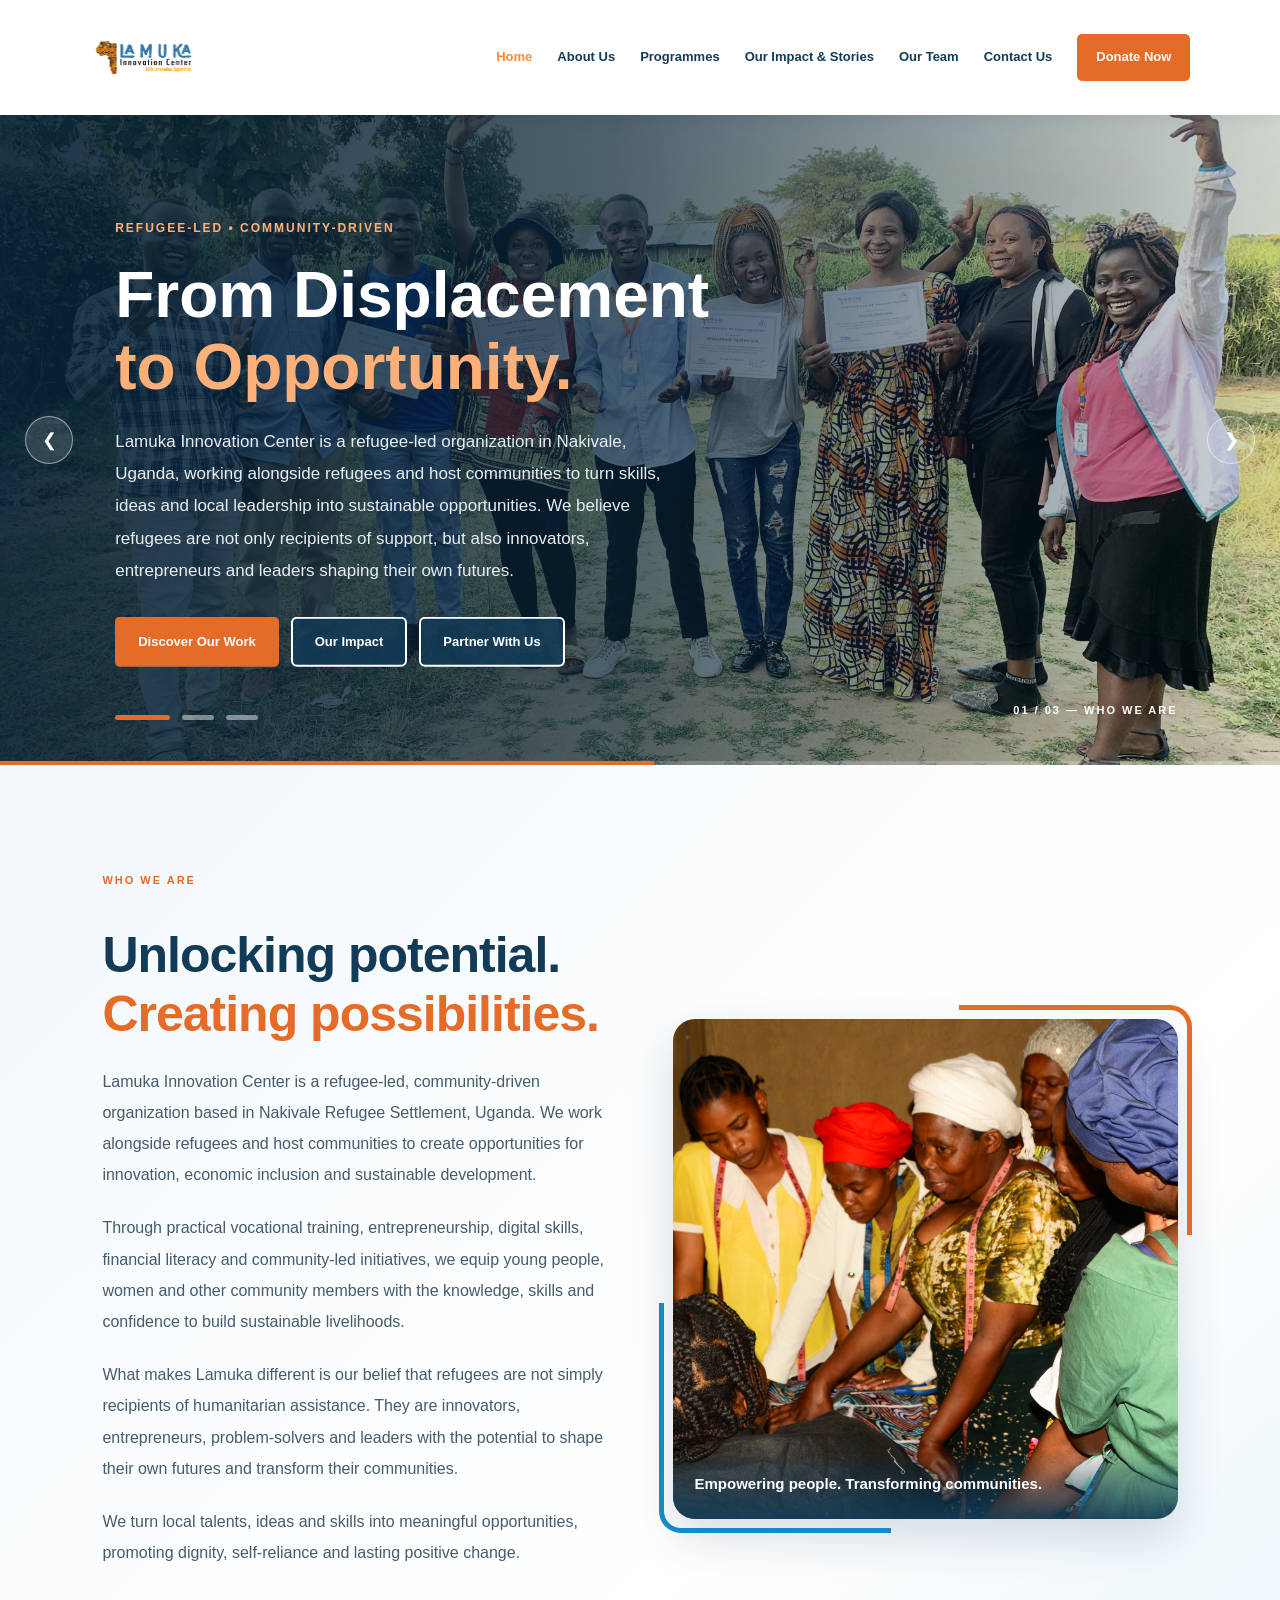
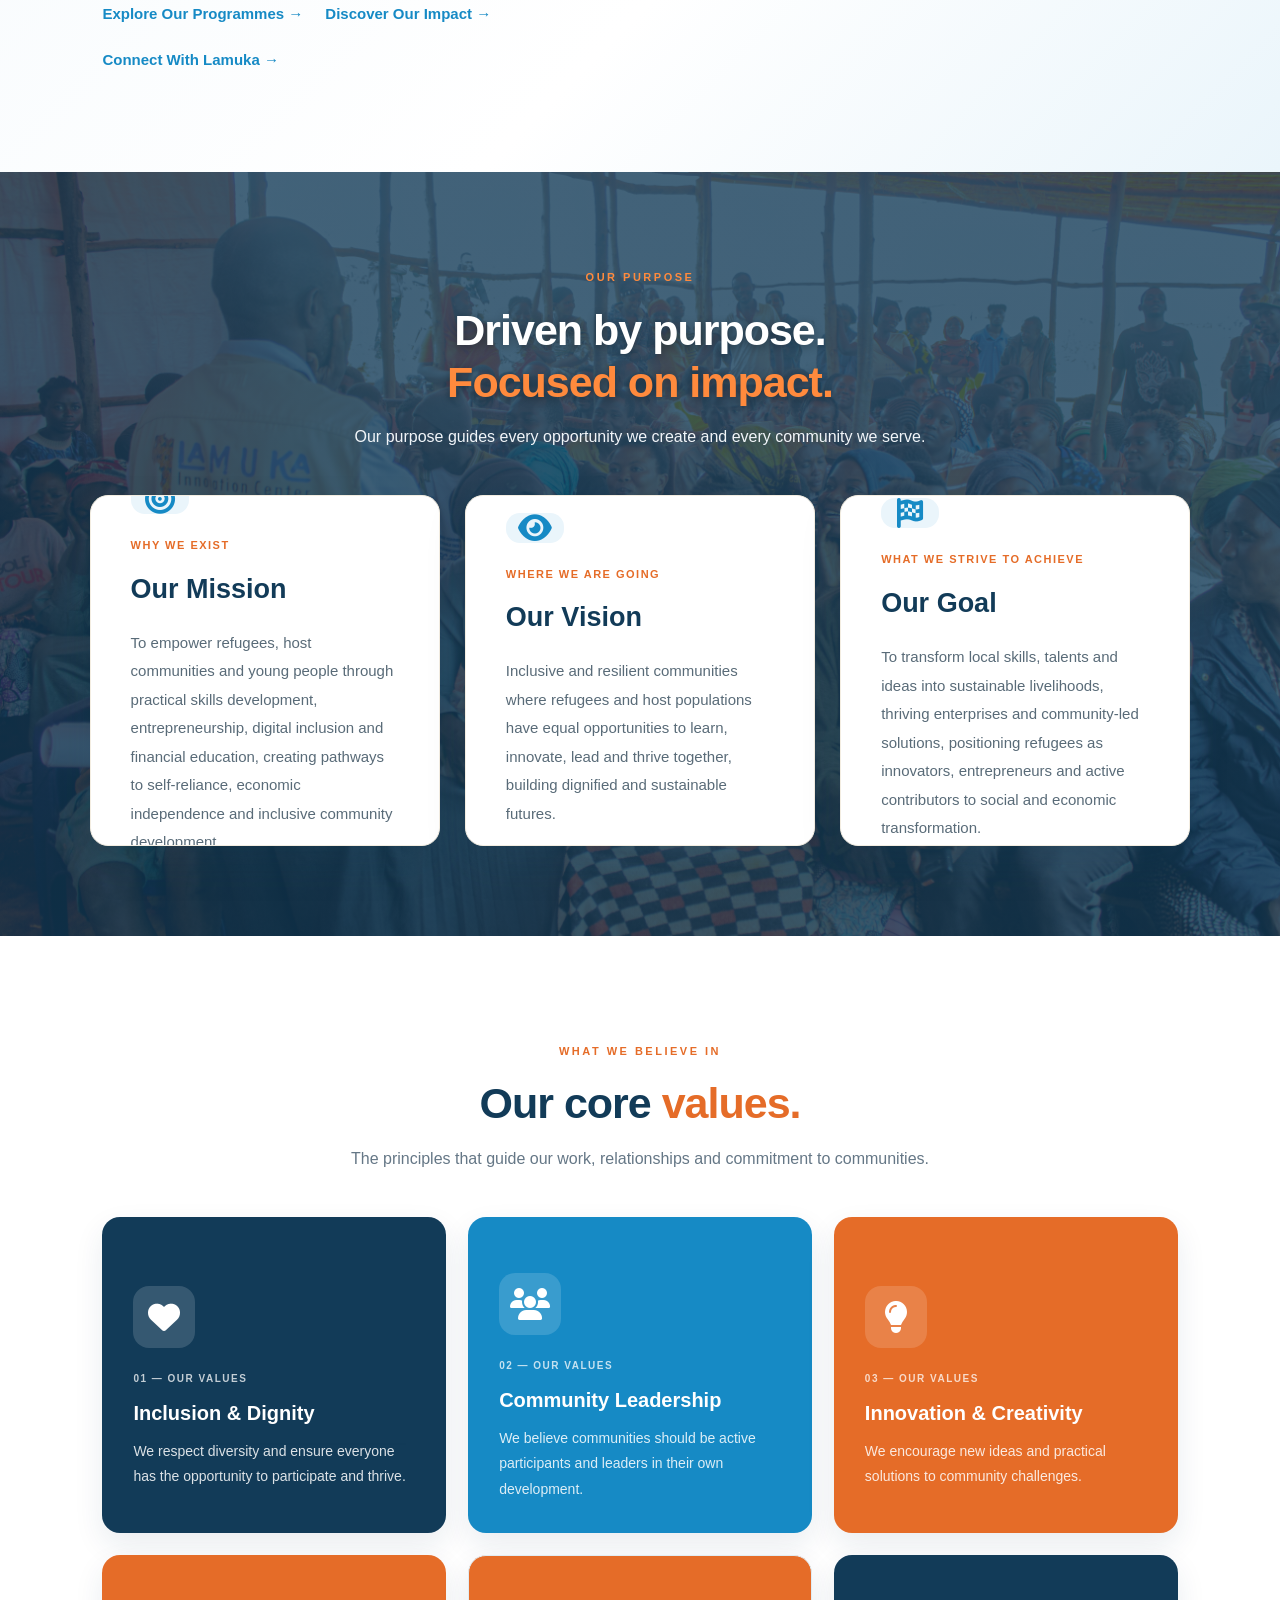
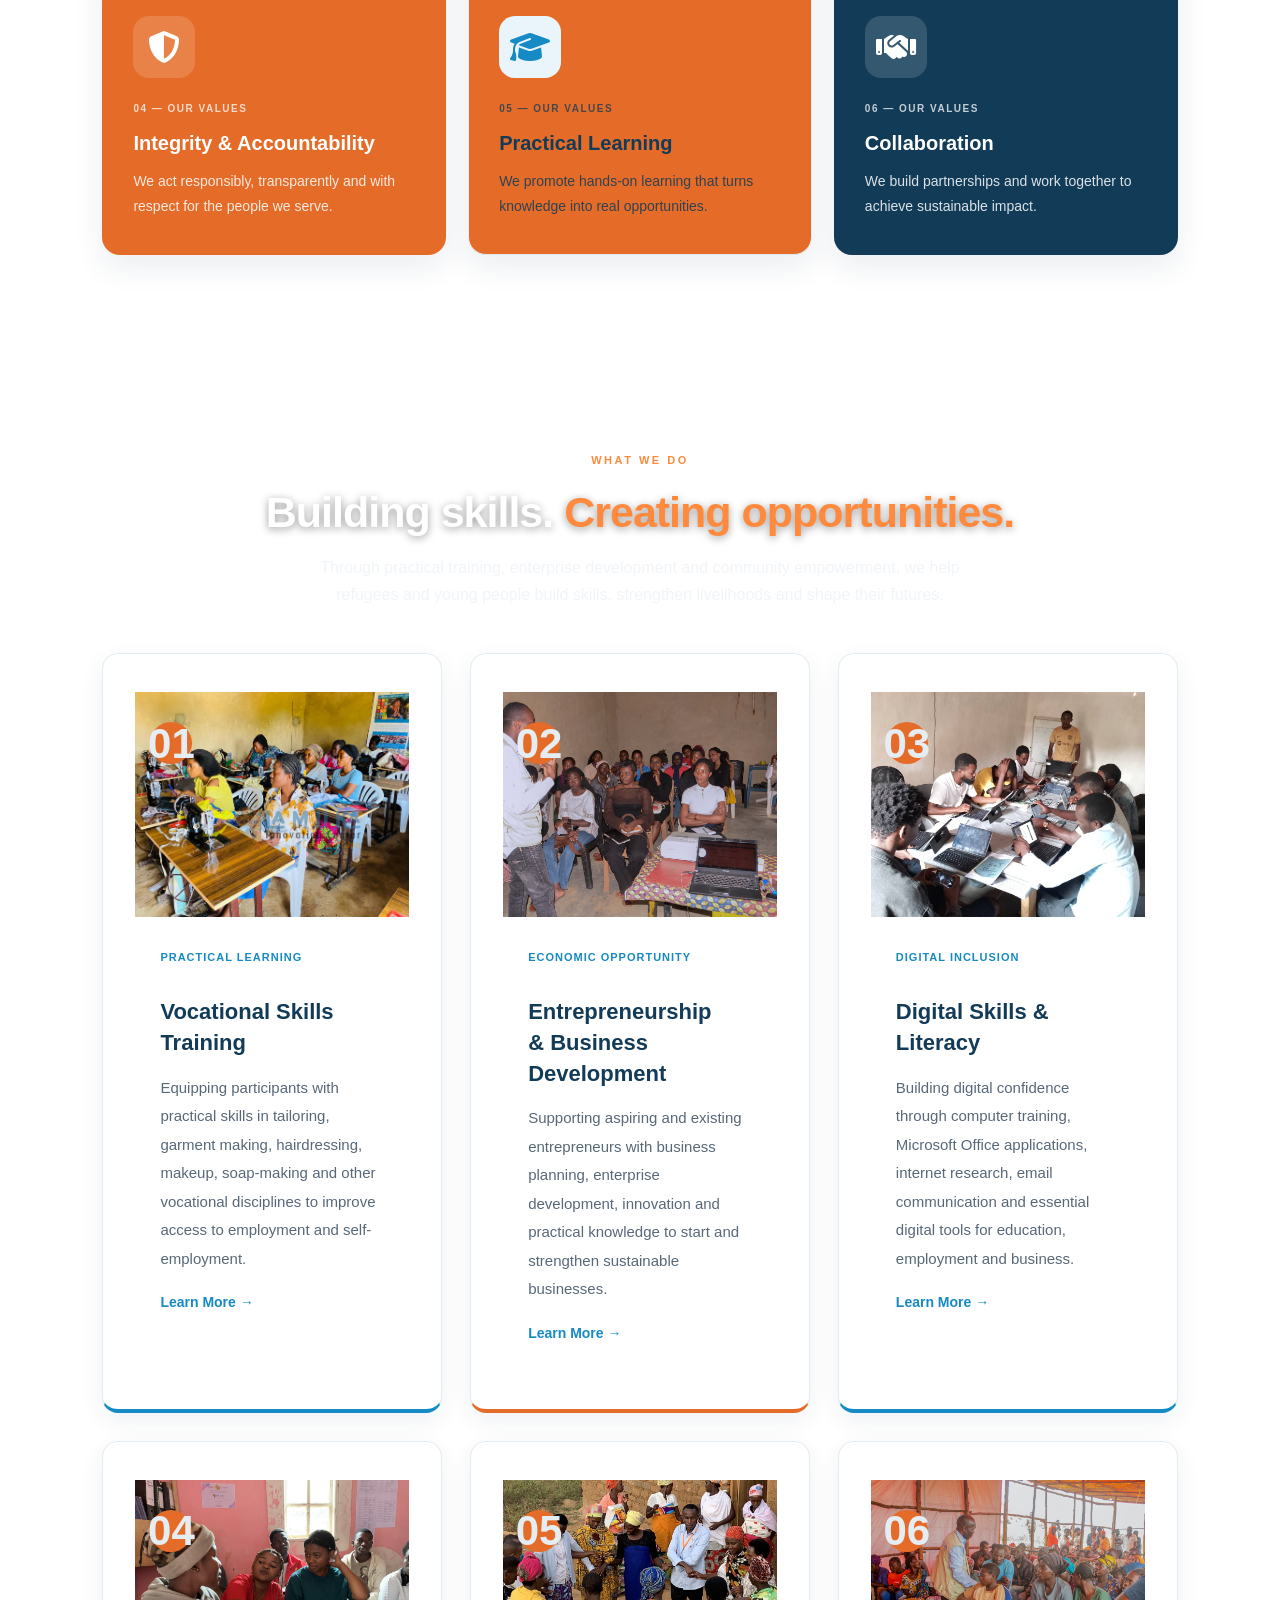
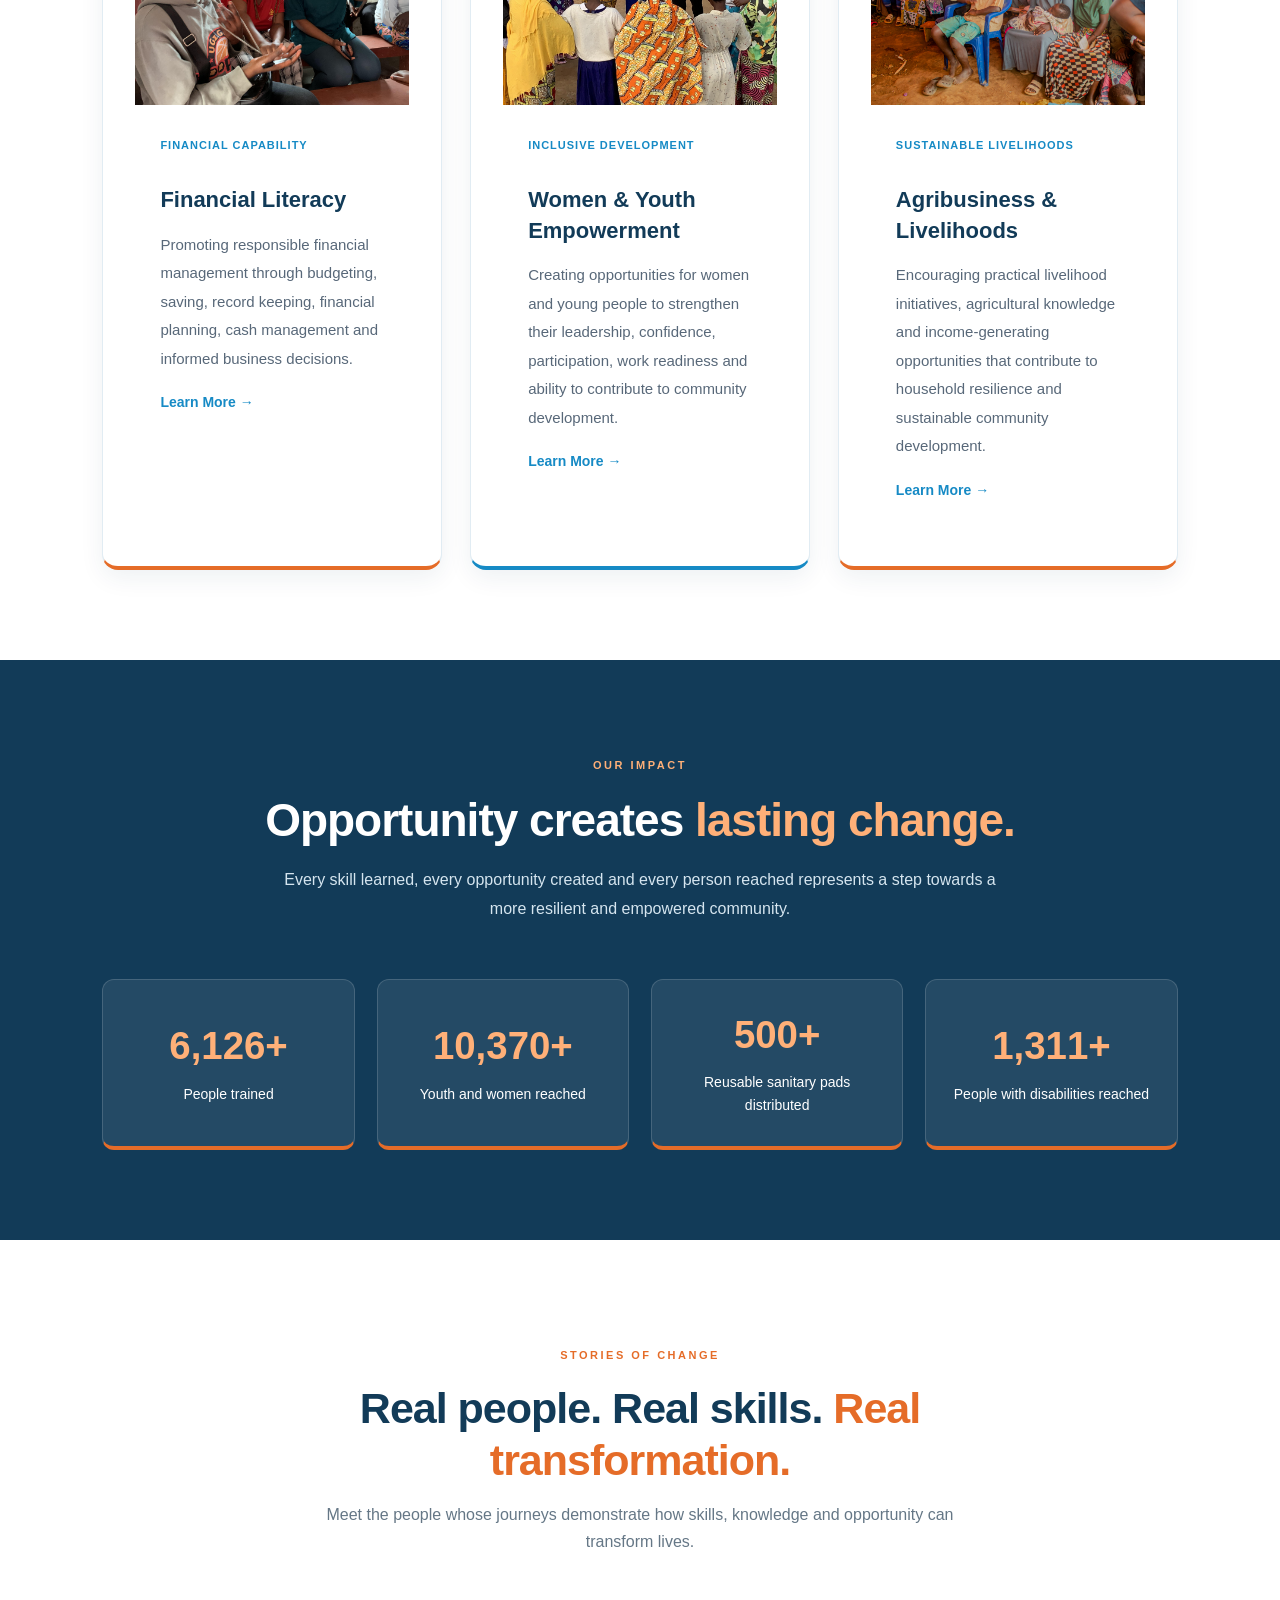
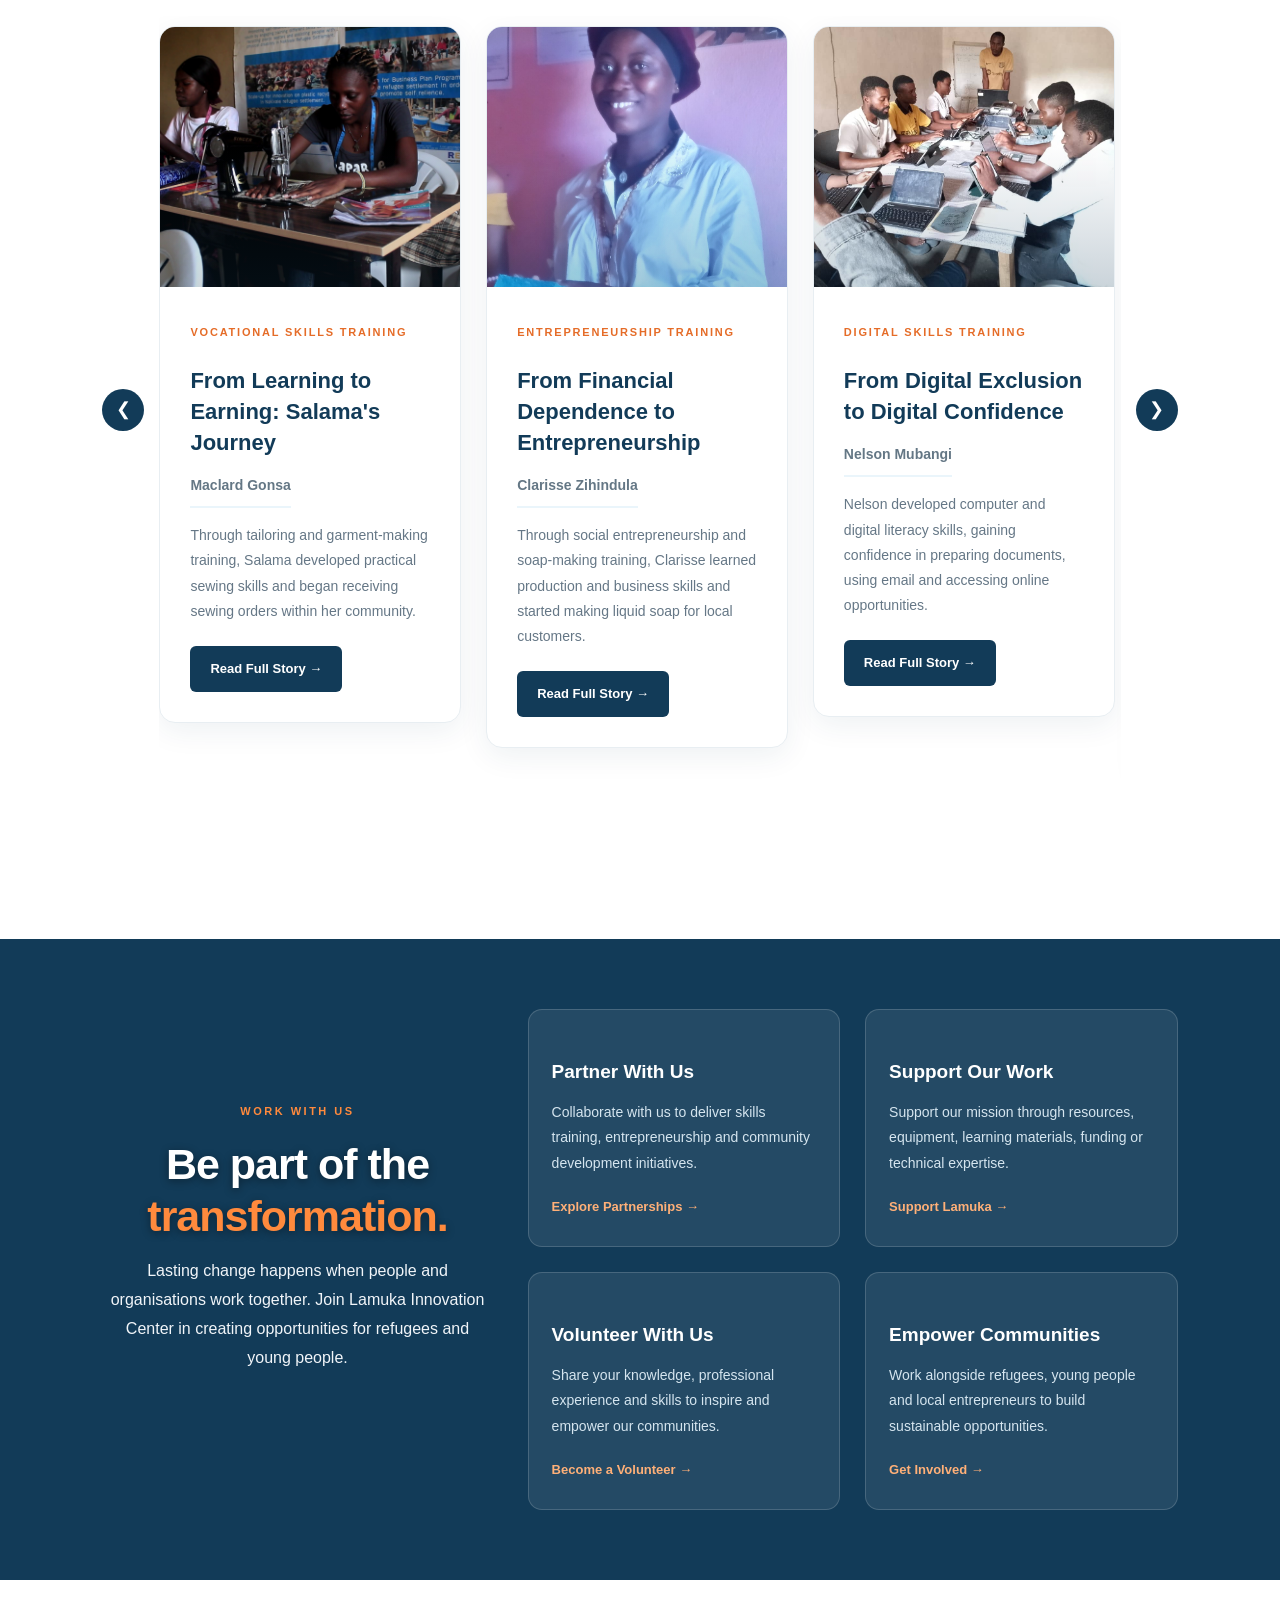
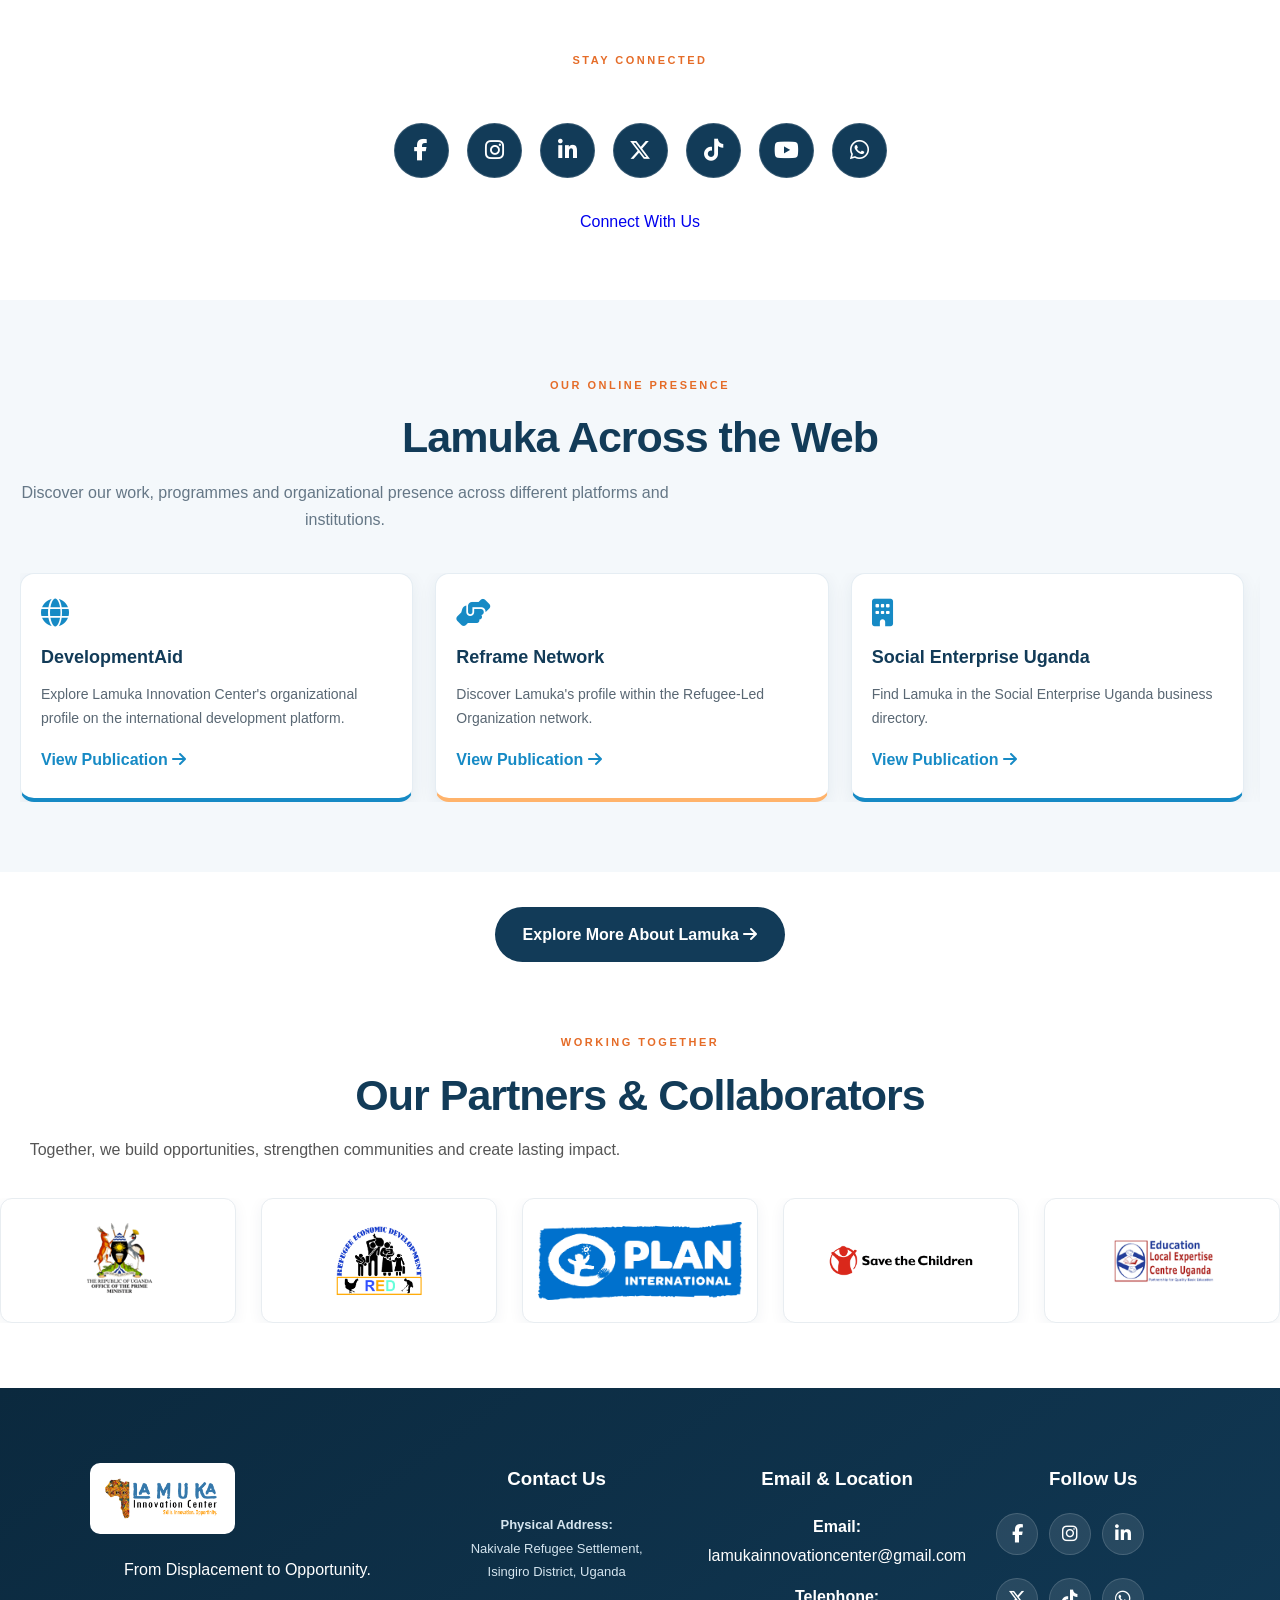
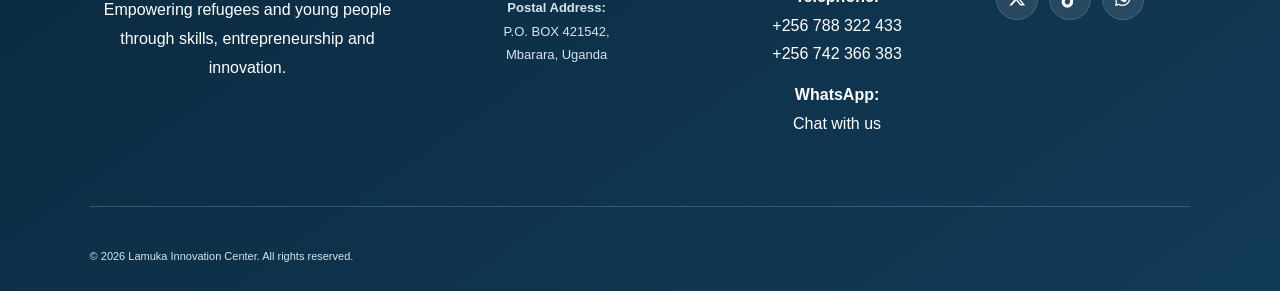
==== index.html @ 56bb60ba "Update index.html" ====
<!DOCTYPE html>
<html lang="en">
<head>
  <meta charset="UTF-8">
  <meta name="viewport" content="width=device-width, initial-scale=1.0">
  <title>Lamuka Innovation Center | From Displacement to Opportunity</title>
  <link rel="icon" type="image/jpeg" href="Images/lamukalogo.jpg">
  <link rel="stylesheet" href="style.css">
  <link rel="stylesheet" href="https://cdnjs.cloudflare.com/ajax/libs/font-awesome/6.5.2/css/all.min.css">
</head>
<body>

  <!-- HEADER -->
  
<header class="site-header">
  <a href="index.html" class="brand">
    <img src="Images/lamuka-logo.png"
         alt="Lamuka Innovation Center Logo"
         class="brand-logo">

  <button class="menu-toggle" id="menuToggle"
          aria-label="Open navigation" aria-expanded="false">
    ☰
  </button>

  <nav class="navigation" id="navigation">
    <a href="index.html">Home</a>
    <a href="pages/about.html">About Us</a>
    <a href="pages/programmes.html">Programmes</a>
    <a href="pages/impact-stories.html">Our Impact & Stories</a>
    <a href="pages/team.html">Our Team</a>
    <a href="pages/contact.html">Contact Us</a>
    <a href="donate.html" class="nav-button">Donate Now</a>
  </nav>

</header>


  <main>


<!-- HERO SLIDESHOW -->
<section class="hero-slider" id="home">

  <!-- SLIDE 1: WHO WE ARE -->
  <div class="hero-slide active">
    <img src="Images/lamuka-team.JPG" alt="Lamuka Innovation Center team">
    <div class="hero-overlay"></div>

    <div class="hero-slide-content">
      <span class="eyebrow">REFUGEE-LED • COMMUNITY-DRIVEN</span>

      <h1>From Displacement <span>to Opportunity.</span></h1>

      <p>
        Lamuka Innovation Center is a refugee-led organization in Nakivale,
        Uganda, working alongside refugees and host communities to turn
        skills, ideas and local leadership into sustainable opportunities.
        We believe refugees are not only recipients of support, but also
        innovators, entrepreneurs and leaders shaping their own futures.
      </p>

      <div class="hero-actions">
        <a href="pages/programmes.html" class="button button-orange">
          Discover Our Work
        </a>

        <a href="pages/impact-stories.html" class="button hero-secondary-button">
          Our Impact
        </a>

        <a href="pages/contact.html" class="button hero-secondary-button">
          Partner With Us
        </a>
      </div>
    </div>

    <span class="hero-slide-label">01 / 03 — WHO WE ARE</span>
  </div>

  <!-- SLIDE 2: WHAT WE DO -->
  <div class="hero-slide">
    <img src="Images/lamuka-participants.JPG" alt="Lamuka participants in training">
    <div class="hero-overlay"></div>

    <div class="hero-slide-content">
      <span class="eyebrow">LEARNING • SKILLS • OPPORTUNITY</span>

      <h1>Skills Today. <span>Better Futures Tomorrow.</span></h1>

      <p>
        We provide practical vocational training, digital literacy,
        entrepreneurship and financial education that help refugees
        and young people develop skills, build enterprises and strengthen
        their livelihoods.
      </p>

      <a href="pages/programmes.html" class="button button-orange">
        Explore Our Programmes
      </a>
    </div>

    <span class="hero-slide-label">02 / 03 — WHAT WE DO</span>
  </div>

  <!-- SLIDE 3: OUR IMPACT -->
  <div class="hero-slide">
    <img src="Images/IMG-20240821-WA0123.jpg" alt="Lamuka community empowerment activities">
    <div class="hero-overlay"></div>

    <div class="hero-slide-content">
      <span class="eyebrow">EMPOWERING PEOPLE • TRANSFORMING COMMUNITIES</span>

      <h1>Building Communities. <span>Creating Lasting Impact.</span></h1>

      <p>
        Working with refugees, young people and host communities,
        we create pathways to self-reliance, entrepreneurship,
        economic inclusion and stronger communities.
      </p>

      <a href="pages/impact-stories.html" class="button button-orange">
        Discover Our Impact
      </a>
    </div>

    <span class="hero-slide-label">03 / 03 — OUR IMPACT</span>
  </div>

  <!-- SLIDESHOW CONTROLS -->
  <button class="hero-arrow hero-prev" id="heroPrev" aria-label="Previous slide">❮</button>
  <button class="hero-arrow hero-next" id="heroNext" aria-label="Next slide">❯</button>

  <div class="hero-dots" id="heroDots">
    <button class="hero-dot active" aria-label="Go to slide 1"></button>
    <button class="hero-dot" aria-label="Go to slide 2"></button>
    <button class="hero-dot" aria-label="Go to slide 3"></button>
  </div>

  <div class="hero-progress">
    <div class="hero-progress-bar" id="heroProgressBar"></div>
  </div>

</section>


<!-- ABOUT US INTRODUCTION -->
<section class="intro section" id="about">

  <div class="intro-layout">

    <div class="intro-content">

      <div class="section-heading">
        <span class="eyebrow">WHO WE ARE</span>

        <h2>
          Unlocking potential.<br>
          <span>Creating possibilities.</span>
        </h2>
      </div>

      <div class="intro-text">

        <p>
          Lamuka Innovation Center is a refugee-led, community-driven
          organization based in Nakivale Refugee Settlement, Uganda.
          We work alongside refugees and host communities to create
          opportunities for innovation, economic inclusion and sustainable
          development.
        </p>

        <p>
          Through practical vocational training, entrepreneurship,
          digital skills, financial literacy and community-led initiatives,
          we equip young people, women and other community members with
          the knowledge, skills and confidence to build sustainable
          livelihoods.
        </p>

        <p>
          What makes Lamuka different is our belief that refugees are
          not simply recipients of humanitarian assistance. They are
          innovators, entrepreneurs, problem-solvers and leaders with
          the potential to shape their own futures and transform
          their communities.
        </p>

        <p>
          We turn local talents, ideas and skills into meaningful
          opportunities, promoting dignity, self-reliance and lasting
          positive change.
        </p>

        <div class="intro-actions">
          <a href="pages/programmes.html" class="text-link">
            Explore Our Programmes →
          </a>

          <a href="pages/impact-stories.html" class="text-link">
            Discover Our Impact →
          </a>

          <a href="pages/contact.html" class="text-link">
            Connect With Lamuka →
          </a>
        </div>

      </div>

    </div>

    <div class="intro-image">

      <img src="Images/lamuka-participants.JPG"
           alt="Refugee women participating in Lamuka Innovation Center training activities">

      <div class="image-caption">
        Empowering people. Transforming communities.
      </div>

    </div>

  </div>

</section>


<!-- MISSION, VISION AND GOAL -->
<section class="mission-vision section section-soft">

  <div class="section-heading centered">
    <span class="eyebrow">OUR PURPOSE</span>

    <h2>
      Driven by purpose.<br>
      <span>Focused on impact.</span>
    </h2>

    <p>
      Our purpose guides every opportunity we create
      and every community we serve.
    </p>
  </div>

  <div class="purpose-grid">

    <!-- OUR MISSION -->
    <article class="purpose-card">

      <div class="purpose-icon">
        <i class="fas fa-bullseye"></i>
      </div>

      <span class="purpose-label">WHY WE EXIST</span>

      <h3>Our Mission</h3>

      <p>
        To empower refugees, host communities and young people
        through practical skills development, entrepreneurship,
        digital inclusion and financial education, creating pathways
        to self-reliance, economic independence and inclusive
        community development.
      </p>

      <div class="purpose-number"></div>

    </article>

    <!-- OUR VISION -->
    <article class="purpose-card">

      <div class="purpose-icon">
        <i class="fas fa-eye"></i>
      </div>

      <span class="purpose-label">WHERE WE ARE GOING</span>

      <h3>Our Vision</h3>

      <p>
        Inclusive and resilient communities where refugees and
        host populations have equal opportunities to learn,
        innovate, lead and thrive together, building dignified
        and sustainable futures.
      </p>

      <div class="purpose-number"></div>

    </article>

    <!-- OUR GOAL -->
    <article class="purpose-card">

      <div class="purpose-icon">
        <i class="fas fa-flag-checkered"></i>
      </div>

      <span class="purpose-label">WHAT WE STRIVE TO ACHIEVE</span>

      <h3>Our Goal</h3>

      <p>
        To transform local skills, talents and ideas into
        sustainable livelihoods, thriving enterprises and
        community-led solutions, positioning refugees as
        innovators, entrepreneurs and active contributors
        to social and economic transformation.
      </p>

      <div class="purpose-number"></div>

    </article>

  </div>

</section>


<!-- OUR CORE VALUES -->
<section class="values section section-soft">

  <div class="section-heading centered">
    <span class="eyebrow">WHAT WE BELIEVE IN</span>
    <h2>Our core <span>values.</span></h2>
    <p>
      The principles that guide our work, relationships
      and commitment to communities.
    </p>
  </div>

  <div class="card-grid three-columns">

    <article class="info-card value-card navy">
      <div class="value-icon">
        <i class="fas fa-heart"></i>
      </div>
      <span class="value-number">01 — OUR VALUES</span>
      <h3>Inclusion & Dignity</h3>
      <p>
        We respect diversity and ensure everyone has
        the opportunity to participate and thrive.
      </p>
    </article>

    <article class="info-card value-card blue">
      <div class="value-icon">
          <i class="fas fa-users"></i></div>
      <span class="value-number">02 — OUR VALUES</span>
      <h3>Community Leadership</h3>
      <p>
        We believe communities should be active participants
        and leaders in their own development.
      </p>
    </article>

    <article class="info-card value-card orange">
      <div class="value-icon">
        <i class="fas fa-lightbulb"></i>
      </div>
      <span class="value-number">03 — OUR VALUES</span>
      <h3>Innovation & Creativity</h3>
      <p>
        We encourage new ideas and practical solutions
        to community challenges.
      </p>
    </article>

    <article class="info-card value-card orange">
      <div class="value-icon">
        <i class="fas fa-shield-alt"></i>
      </div>
      <span class="value-number">04 — OUR VALUES</span>
      <h3>Integrity & Accountability</h3>
      <p>
        We act responsibly, transparently and with
        respect for the people we serve.
      </p>
    </article>

    <article class="info-card value-card white">
      <div class="value-icon">
        <i class="fas fa-graduation-cap"></i>
      </div>
      <span class="value-number">05 — OUR VALUES</span>
      <h3>Practical Learning</h3>
      <p>
        We promote hands-on learning that turns
        knowledge into real opportunities.
      </p>
    </article>

    <article class="info-card value-card navy">
      <div class="value-icon">
        <i class="fas fa-handshake"></i>
      </div>
      <span class="value-number">06 — OUR VALUES</span>
      <h3>Collaboration</h3>
      <p>
        We build partnerships and work together
        to achieve sustainable impact.
      </p>
    </article>

  </div>
</section>


<!-- OUR PROGRAMMES -->
<section class="section programmes" id="programmes">

  <div class="section-heading centered">
    <span class="eyebrow">WHAT WE DO</span>
    <h2>Building skills. <span>Creating opportunities.</span></h2>
    <p>
      Through practical training, enterprise development and
      community empowerment, we help refugees and young people
      build skills, strengthen livelihoods and shape their futures.
    </p>
  </div>

  <div class="programme-grid">

    <!-- PROGRAMME 1 -->
    <article class="programme-card">
      <div class="programme-image">
        <img src="Images/IMG-20250908-WA0097.jpg"
             alt="Participants taking part in vocational skills training">
        <span class="programme-number">01</span>
      </div>
      <div class="programme-content">
        <span class="eyebrow">PRACTICAL LEARNING</span>
        <h3>Vocational Skills Training</h3>
        <p>
          Equipping participants with practical skills in tailoring,
          garment making, hairdressing, makeup, soap-making and
          other vocational disciplines to improve access to
          employment and self-employment.
        </p>
        <a href="pages/programmes.html" class="programme-link">Learn More →</a>
      </div>
    </article>

    <!-- PROGRAMME 2 -->
    <article class="programme-card">
      <div class="programme-image">
        <img src="Images/DSC_0085.jpg"
             alt="Lamuka team supporting community development">
        <span class="programme-number">02</span>
      </div>
      <div class="programme-content">
        <span class="eyebrow">ECONOMIC OPPORTUNITY</span>
        <h3>Entrepreneurship & Business Development</h3>
        <p>
          Supporting aspiring and existing entrepreneurs with
          business planning, enterprise development, innovation
          and practical knowledge to start and strengthen
          sustainable businesses.
        </p>
        <a href="pages/programmes.html" class="programme-link">Learn More →</a>
      </div>
    </article>

    <!-- PROGRAMME 3 -->
    <article class="programme-card">
      <div class="programme-image">
        <img src="Images/IMG-20240821-WA0146.jpg"
             alt="Lamuka participants in a learning environment">
        <span class="programme-number">03</span>
      </div>
      <div class="programme-content">
        <span class="eyebrow">DIGITAL INCLUSION</span>
        <h3>Digital Skills & Literacy</h3>
        <p>
          Building digital confidence through computer training,
          Microsoft Office applications, internet research,
          email communication and essential digital tools
          for education, employment and business.
        </p>
        <a href="pages/programmes.html" class="programme-link">Learn More →</a>
      </div>
    </article>

    <!-- PROGRAMME 4 -->
    <article class="programme-card">
      <div class="programme-image">
        <img src="Images/IMG-20250919-WA0011.JPG"
             alt="Lamuka team working on community initiatives">
        <span class="programme-number">04</span>
      </div>
      <div class="programme-content">
        <span class="eyebrow">FINANCIAL CAPABILITY</span>
        <h3>Financial Literacy</h3>
        <p>
          Promoting responsible financial management through
          budgeting, saving, record keeping, financial planning,
          cash management and informed business decisions.
        </p>
        <a href="pages/programmes.html" class="programme-link">Learn More →</a>
      </div>
    </article>

    <!-- PROGRAMME 5 -->
    <article class="programme-card">
      <div class="programme-image">
        <img src="Images/2023_06_27_16_27_IMG_5954.JPG"
             alt="Young people participating in Lamuka activities">
        <span class="programme-number">05</span>
      </div>
      <div class="programme-content">
        <span class="eyebrow">INCLUSIVE DEVELOPMENT</span>
        <h3>Women & Youth Empowerment</h3>
        <p>
          Creating opportunities for women and young people
          to strengthen their leadership, confidence,
          participation, work readiness and ability to
          contribute to community development.
        </p>
        <a href="pages/programmes.html" class="programme-link">Learn More →</a>
      </div>
    </article>

    <!-- PROGRAMME 6 -->
    <article class="programme-card">
      <div class="programme-image">
        <img src="Images/IMG_0536.jpg"
             alt="Community participants involved in Lamuka programmes">
        <span class="programme-number">06</span>
      </div>
      <div class="programme-content">
        <span class="eyebrow">SUSTAINABLE LIVELIHOODS</span>
        <h3>Agribusiness & Livelihoods</h3>
        <p>
          Encouraging practical livelihood initiatives,
          agricultural knowledge and income-generating
          opportunities that contribute to household resilience
          and sustainable community development.
        </p>
        <a href="pages/programmes.html" class="programme-link">Learn More →</a>
      </div>
    </article>

  </div>

</section>

<!-- OUR IMPACT -->
<section class="impact-section section" id="impact">

  <div class="impact-intro">
    <span class="eyebrow light-eyebrow">OUR IMPACT</span>

    <h2>
      Opportunity creates
      <span>lasting change.</span>
    </h2>

    <p>
      Every skill learned, every opportunity created and every
      person reached represents a step towards a more resilient
      and empowered community.
    </p>
  </div>

  <div class="impact-grid">

    <div class="impact-item">
      <strong class="count-number" data-target="6126">0+</strong>
      <span>People trained</span>
    </div>

    <div class="impact-item">
      <strong class="count-number" data-target="10370">0+</strong>
      <span>Youth and women reached</span>
    </div>

    <div class="impact-item">
      <strong class="count-number" data-target="500">0+</strong>
      <span>Reusable sanitary pads distributed</span>
    </div>

    <div class="impact-item">
      <strong class="count-number" data-target="1311">0+</strong>
      <span>People with disabilities reached</span>
    </div>

  </div>

</section>

    
<!-- STORIES -->
<!-- PARTICIPANT SUCCESS STORIES -->
<section class="section stories" id="stories">

  <div class="section-heading centered">
    <span class="eyebrow">STORIES OF CHANGE</span>
    <h2>Real people. Real skills. <span>Real transformation.</span></h2>
    <p>
      Meet the people whose journeys demonstrate how skills,
      knowledge and opportunity can transform lives.
    </p>
  </div>

  <div class="stories-carousel">

    <button class="carousel-arrow prev-arrow"
            onclick="moveStories(-1)"
            aria-label="Previous stories">
      &#10094;
    </button>

    <div class="success-story-grid" id="successStoryTrack">

      <!-- STORY 1: Clard -->
      <article class="success-story-card">
        <div class="success-story-image">
          <img src="Images/CLADE.png"
               alt="Salama Shamamba, tailoring training participant">
        </div>

        <div class="success-story-body">
          <span class="eyebrow">VOCATIONAL SKILLS TRAINING</span>
          <h3>From Learning to Earning: Salama's Journey</h3>
          <p class="participant-name">Maclard Gonsa </p>
          <p>
            Through tailoring and garment-making training, Salama
            developed practical sewing skills and began receiving
            sewing orders within her community.
          </p>

          <a href="pages/impact-stories.html" class="story-read-button">
            Read Full Story →
          </a>
        </div>
      </article>

      <!-- STORY 2: CLARISSE -->
      <article class="success-story-card">
        <div class="success-story-image">
          <img src="Images/IMG_20230927_113933_1.jpg"
               alt="Clarisse Zihindula, entrepreneurship training participant">
        </div>

        <div class="success-story-body">
          <span class="eyebrow">ENTREPRENEURSHIP TRAINING</span>
          <h3>From Financial Dependence to Entrepreneurship</h3>
          <p class="participant-name">Clarisse Zihindula</p>
          <p>
            Through social entrepreneurship and soap-making training,
            Clarisse learned production and business skills and started
            making liquid soap for local customers.
          </p>

          <a href="pages/impact-stories.html" class="story-read-button">
            Read Full Story →
          </a>
        </div>
      </article>

      <!-- STORY 3: NELSON -->
      <article class="success-story-card">
        <div class="success-story-image">
          <img src="Images/IMG-20240821-WA0123.jpg"
               alt="Nelson Mubangi, digital literacy training participant">
        </div>

        <div class="success-story-body">
          <span class="eyebrow">DIGITAL SKILLS TRAINING</span>
          <h3>From Digital Exclusion to Digital Confidence</h3>
          <p class="participant-name">Nelson Mubangi</p>
          <p>
            Nelson developed computer and digital literacy skills,
            gaining confidence in preparing documents, using email
            and accessing online opportunities.
          </p>

          <a href="pages/impact-stories.html" class="story-read-button">
            Read Full Story →
          </a>
        </div>
      </article>

      <!-- STORY 4: JANINE -->
      <article class="success-story-card">
        <div class="success-story-image">
          <img src="Images/janine.jpeg"
               alt="Janine Maombi, business development training participant">
        </div>

        <div class="success-story-body">
          <span class="eyebrow">BUSINESS DEVELOPMENT</span>
          <h3>From Limited Knowledge to Financial Independence</h3>
          <p class="participant-name">Janine Maombi</p>
          <p>
            Janine strengthened her business management skills,
            improved financial record keeping and learned to
            separate personal and business finances.
          </p>

          <a href="pages/impact-stories.html" class="story-read-button">
            Read Full Story →
          </a>
        </div>
      </article>

      <!-- STORY 5: BAHATI -->
      <article class="success-story-card">
        <div class="success-story-image">
          <img src="Images/IMG_20231017_124210_1.jpg"
               alt="Bahati Makala Jean d’Arc, hairdressing training participant">
        </div>

        <div class="success-story-body">
          <span class="eyebrow">VOCATIONAL SKILLS TRAINING</span>
          <h3>From Lack of Opportunity to Self-Reliance Through Beauty Skills</h3>
          <p class="participant-name">Bahati Makala Jean d’Arc</p>
          <p>
            Through hairdressing and beauty training, Bahati gained
            practical skills and began offering services to women
            and girls in her community.
          </p>

          <a href="pages/impact-stories.html" class="story-read-button">
            Read Full Story →
          </a>
        </div>
      </article>

      <!-- STORY 6: salama -->
      <article class="success-story-card">
        <div class="success-story-image">
          <img src="Images/IMG-20241208-WA0082.jpg"
               alt="salama, tailoring">
        </div>

        <div class="success-story-body">
          <span class="eyebrow">VOCATIONAL SKILLS TRAINING</span>
          <h3>From Learning to Earning Through Tailoring Skills</h3>
          <p class="participant-name">Salama Shamamba</p>
          <p>Through Lamuka's tailoring training, Salama learned to make clothes and developed the skills to start earning an income and support her daughter.</p>

          <a href="pages/impact-stories.html" class="story-read-button">
            Read Full Story →
          </a>
        </div>
      </article>

       <!-- STORY 7: SECOND YOUTUBE VIDEO -->
<article class="success-story-card video-story-card">

  <div class="success-story-image video-story-image">
    <iframe
      src="https://www.youtube.com/embed/DRNz23MRdm4"
      title="Lamuka Innovation Center Video Story"
      allow="accelerometer; autoplay; clipboard-write; encrypted-media; gyroscope; picture-in-picture; web-share"
      referrerpolicy="strict-origin-when-cross-origin"
      allowfullscreen>
    </iframe>
  </div>

  <div class="success-story-body">
    <span class="eyebrow">VIDEO STORY</span>
    <h3>Tailoring imapct stories</h3>
    <p>
      Empowering Young Women in Nakivale through practical in tailoring and fashion  design for employment and future opportunities.
    </p>

    <a
      href="https://www.youtube.com/watch?v=DRNz23MRdm4"
      target="_blank"
      rel="noopener noreferrer"
      class="story-read-button video-watch-link">
      Watch on YouTube →
    </a>
  </div>

</article>
    </article>

      <!-- STORY 7: YOUTUBE VIDEO -->
      <article class="success-story-card video-story-card">

        <div class="success-story-image video-story-image">
          <iframe
            src="https://www.youtube.com/embed/QV9DCwq8nEM"
            title="Lamuka Innovation Center participant story"
            allow="accelerometer; autoplay; clipboard-write; encrypted-media; gyroscope; picture-in-picture; web-share"
            referrerpolicy="strict-origin-when-cross-origin"
            allowfullscreen>
          </iframe>
        </div>

        <div class="success-story-body">
          <span class="eyebrow">VIDEO STORY</span>
          <h3>Work Readiness Bootcamp 2026</h3>
          <p>
            Empowering Young Women in Nakivale through practical
            work-readiness skills, confidence building and preparation
            for employment and future opportunities.
          </p>

          <a
            href="https://www.youtube.com/watch?v=QV9DCwq8nEM"
            target="_blank"
            rel="noopener noreferrer"
            class="story-read-button video-watch-link">
            Watch on YouTube →
          </a>
        </div>

      </article>

    </div>

    <button class="carousel-arrow next-arrow"
            onclick="moveStories(1)"
            aria-label="Next stories">
      &#10095;
    </button>

  </div>

  <p class="stories-note"></p>

</section>




<!-- GET INVOLVED & PARTNERSHIPS -->
<section class="get-involved section" id="get-involved">

  <div class="section-heading centered">
    <span class="eyebrow light-eyebrow">WORK WITH US</span>

    <h2>
      Be part of the
      <span>transformation.</span>
    </h2>

    <p>
      Lasting change happens when people and organisations
      work together. Join Lamuka Innovation Center in creating
      opportunities for refugees and young people.
    </p>
  </div>

  <div class="involvement-grid">

    <article class="involvement-card">
      <div class="involvement-icon"></div>
      <h3>Partner With Us</h3>
      <p>
        Collaborate with us to deliver skills training,
        entrepreneurship and community development initiatives.
      </p>
      <a href="pages/contact.html" class="involvement-link">Explore Partnerships →</a>
    </article>

    <article class="involvement-card">
      <div class="involvement-icon"></div>
      <h3>Support Our Work</h3>
      <p>
        Support our mission through resources, equipment,
        learning materials, funding or technical expertise.
      </p>
      <a href="pages/donate.html" class="involvement-link">Support Lamuka →</a>
    </article>

    <article class="involvement-card">
      <div class="involvement-icon"></div>
      <h3>Volunteer With Us</h3>
      <p>
        Share your knowledge, professional experience and
        skills to inspire and empower our communities.
      </p>
      <a href="pages/contact.html" class="involvement-link">Become a Volunteer →</a>
    </article>

    <article class="involvement-card">
      <div class="involvement-icon"></div>
      <h3>Empower Communities</h3>
      <p>
        Work alongside refugees, young people and local
        entrepreneurs to build sustainable opportunities.
      </p>
      <a href="pages/contact.html" class="involvement-link">Get Involved →</a>
    </article>

  </div>

</section>

    
<!-- FOLLOW LAMUKA ON SOCIAL MEDIA -->
<section class="home-social-section section">
  <div class="section-heading centered">
    <span class="eyebrow">STAY CONNECTED</span>
  </div>

  <div class="social-icons">

    <a href="https://www.facebook.com/share/p/cNmQuWBYxkGPMrBD/"
       target="_blank" rel="noopener noreferrer" aria-label="Facebook">
      <i class="fab fa-facebook-f"></i>
    </a>

    <a href="https://www.instagram.com/lamuka_innovation_center/"
       target="_blank" rel="noopener noreferrer" aria-label="Instagram">
      <i class="fab fa-instagram"></i>
    </a>

    <a href="https://www.linkedin.com/company/lamuka-ug/"
       target="_blank" rel="noopener noreferrer" aria-label="LinkedIn">
      <i class="fab fa-linkedin-in"></i>
    </a>

    <a href="https://x.com/lamuka_uganda"
       target="_blank" rel="noopener noreferrer" aria-label="X">
      <i class="fab fa-x-twitter"></i>
    </a>

    <a href="https://www.tiktok.com/@lamukainnovationcenter?_r=1&_t=ZS-9B66YQfVfEd"
       target="_blank" rel="noopener noreferrer" aria-label="TikTok">
      <i class="fab fa-tiktok"></i>
    </a>

    <a href="https://www.youtube.com/@lamuka_innovation_center"
       target="_blank" rel="noopener noreferrer" aria-label="YouTube">
      <i class="fab fa-youtube"></i>
    </a>

    <a href="https://whatsapp.com/channel/0029VaDB9pBIt5rsIKU4pH29"
       target="_blank" rel="noopener noreferrer" aria-label="WhatsApp">
      <i class="fab fa-whatsapp"></i>
    </a>
  </div>

  <div class="home-social-button">
    <a href="pages/contact.html" class="btn btn-primary">
      Connect With Us
    </a>
  </div>

</section>

    
<!-- LAMUKA ACROSS THE WEB -->
<section class="web-features-section">

  <div class="section-heading">
    <span class="eyebrow">OUR ONLINE PRESENCE</span>
    <h2>Lamuka Across the Web</h2>
    <p>
      Discover our work, programmes and organizational presence
      across different platforms and institutions.
    </p>
  </div>

  <div class="web-features-slider">
  <div class="web-features-track">
    <div class="web-features-group">

    <!-- DEVELOPMENT AID -->
    <div class="web-feature-card">
      <i class="fas fa-globe feature-icon"></i>
      <h3>DevelopmentAid</h3>
      <p>
        Explore Lamuka Innovation Center's organizational
        profile on the international development platform.
      </p>
      <a href="https://www.developmentaid.org/organizations/view/568256/lamuka-innovation-center"
         target="_blank" rel="noopener noreferrer">
        View Publication <i class="fas fa-arrow-right"></i>
      </a>
    </div>

    <!-- REFRAME NETWORK -->
    <div class="web-feature-card">
      <i class="fas fa-hands-helping feature-icon"></i>
      <h3>Reframe Network</h3>
      <p>
        Discover Lamuka's profile within the Refugee-Led
        Organization network.
      </p>
      <a href="https://reframe.network/rlo/lamuka-innovation-center"
         target="_blank" rel="noopener noreferrer">
        View Publication <i class="fas fa-arrow-right"></i>
      </a>
    </div>

    <!-- SOCIAL ENTERPRISE UGANDA -->
    <div class="web-feature-card">
      <i class="fas fa-building feature-icon"></i>
      <h3>Social Enterprise Uganda</h3>
      <p>
        Find Lamuka in the Social Enterprise Uganda
        business directory.
      </p>
      <a href="https://socialenterprise.ug/directory-fuse_busines/business/lamuka-innovation-center/"
         target="_blank" rel="noopener noreferrer">
        View Publication <i class="fas fa-arrow-right"></i>
      </a>
    </div>

    <!-- ULEARN UGANDA -->
    <div class="web-feature-card">
      <i class="fas fa-graduation-cap feature-icon"></i>
      <h3>uLearn Uganda</h3>
      <p>
        Explore Lamuka's Social Entrepreneurship
        training course.
      </p>
      <a href="https://use.ulearn-uganda.org/en/courses/1147484283"
         target="_blank" rel="noopener noreferrer">
        View Course <i class="fas fa-arrow-right"></i>
      </a>
    </div>

    <!-- REFRAME VOCATIONAL TRAINING -->
    <div class="web-feature-card">
      <i class="fas fa-tools feature-icon"></i>
      <h3>Reframe – Vocational Training</h3>
      <p>
        Discover Lamuka's vocational training
        programme information.
      </p>
      <a href="https://reframe.network/sector/lamuka-innovation-center/vocational-training"
         target="_blank" rel="noopener noreferrer">
        View Programme <i class="fas fa-arrow-right"></i>
      </a>
    </div>

    <!-- AMALA EDUCATION -->
    <div class="web-feature-card">
      <i class="fas fa-book-open feature-icon"></i>
      <h3>Amala Education</h3>
      <p>
        Explore Amala Education's information
        about where it works.
      </p>
      <a href="https://www.amalaeducation.org/where-we-work"
         target="_blank" rel="noopener noreferrer">
        Visit Website <i class="fas fa-arrow-right"></i>
      </a>
    </div>

    <!-- UNHCR -->
    <div class="web-feature-card">
      <i class="fas fa-file-pdf feature-icon"></i>
      <h3>UNHCR Publication</h3>
      <p>
        Access the institutional document published
        on the UNHCR operational data portal.
      </p>
      <a href="https://data.unhcr.org/es/documents/download/121450"
         target="_blank" rel="noopener noreferrer">
        Read Document <i class="fas fa-arrow-right"></i>
      </a>
    </div>

    <!-- COMMUNITY CONNECTIONS -->
    <div class="web-feature-card">
      <i class="fas fa-file-alt feature-icon"></i>
      <h3>Community Connections</h3>
      <p>
        Explore the Community Connections explainer
        document.
      </p>
      <a href="https://static1.squarespace.com/static/60117817870b190103773cad/t/6abf89e1e7f07d027ddf76bd/1790937569214/2610+CC+explainer+final++%281%29.pdf"
         target="_blank" rel="noopener noreferrer">
        Read Document <i class="fas fa-arrow-right"></i>
      </a>
      
    </div>
</div>
   
   
</section>
     <div style="text-align:center;">
  <a href="pages/about.html" class="web-features-button">
    Explore More About Lamuka
    <i class="fas fa-arrow-right"></i>
  </a>
  </div>
    </div>
  </div>
</div>  
<!-- END LAMUKA ACROSS THE WEB -->
  
<!-- PARTNERS & COLLABORATORS -->
<section class="partners-section">

  <div class="container">

    <div class="section-heading">
      <span class="eyebrow">WORKING TOGETHER</span>
      <h2>Our Partners & Collaborators</h2>
      <p>
        Together, we build opportunities, strengthen communities
        and create lasting impact.
      </p>
    </div>

  </div>

  <div class="partners-slider">

    <div class="partners-track" id="partnersTrack">

      <div class="partners-group">

        <div class="partner-logo"><img src="Images/Partners/partner1.png" alt="Partner 1"></div>
        <div class="partner-logo"><img src="Images/Partners/partner2.png" alt="Partner 2"></div>
        <div class="partner-logo"><img src="Images/Partners/partner3.png" alt="Partner 3"></div>
        <div class="partner-logo"><img src="Images/Partners/partner4.png" alt="Partner 4"></div>
        <div class="partner-logo"><img src="Images/Partners/partner5.png" alt="Partner 5"></div>
        <div class="partner-logo"><img src="Images/Partners/partner6.png" alt="Partner 6"></div>
        <div class="partner-logo"><img src="Images/Partners/partner7.jpg" alt="Partner 7"></div>
        <div class="partner-logo"><img src="Images/Partners/partner8.jpeg" alt="Partner 8"></div>
        <div class="partner-logo"><img src="Images/Partners/partner9.png" alt="Partner 9"></div>
        <div class="partner-logo"><img src="Images/Partners/partner10.png" alt="Partner 10"></div>
        <div class="partner-logo"><img src="Images/Partners/partner11.png" alt="Partner 11"></div>
        <div class="partner-logo"><img src="Images/Partners/partner12.png" alt="Partner 12"></div>
        <div class="partner-logo"><img src="Images/Partners/partner13.png" alt="Partner 13"></div>
        <div class="partner-logo"><img src="Images/Partners/partner14.png" alt="Partner 14"></div>
        <div class="partner-logo"><img src="Images/Partners/partner15.jpg" alt="Partner 15"></div>
        <div class="partner-logo"><img src="Images/Partners/partner16.png" alt="Partner 16"></div>
        <div class="partner-logo"><img src="Images/Partners/partner17.png" alt="Partner 17"></div>
        <div class="partner-logo"><img src="Images/Partners/partner18.png" alt="Partner 18"></div>
        <div class="partner-logo"><img src="Images/Partners/partner19.png" alt="Partner 19"></div>

      </div>

    </div>

  </div>

</section>
<!-- END PARTNERS -->
    
  <!-- FOOTER -->

  <footer class="site-footer">

    <div class="footer-content">
  
      <!-- COLUMN 1: LAMUKA BRANDING -->
      <div class="footer-about">
        <a href="index.html" class="brand footer-brand">
          <img src="Images/lamuka-logo.png"
               alt="Lamuka Innovation Center Logo"
               class="footer-logo">
        </a>
  
        <p>From Displacement to Opportunity.</p>
        <p>
          Empowering refugees and young people through skills,
          entrepreneurship and innovation.
        </p>
      </div>
  
      <!-- COLUMN 2: CONTACT US -->
      <div class="footer-contact">
        <h3>Contact Us</h3>
  
        <p><strong>Physical Address:</strong><br>
          Nakivale Refugee Settlement,<br>
          Isingiro District, Uganda
        </p>
  
        <p><strong>Postal Address:</strong><br>
          P.O. BOX 421542,<br>
          Mbarara, Uganda
        </p>
      </div>
  
      <!-- COLUMN 3: EMAIL & LOCATION -->
      <div class="footer-email">
        <h3>Email & Location</h3>
  
        <p><strong>Email:</strong><br>
          <a href="mailto:lamukainnovationcenter@gmail.com">
            lamukainnovationcenter@gmail.com
          </a>
        </p>
  
        <p><strong>Telephone:</strong><br>
          <a href="tel:+256788322433">+256 788 322 433</a><br>
          <a href="tel:+256742366383">+256 742 366 383</a>
        </p>
  
        <p><strong>WhatsApp:</strong><br>
          <a href="https://wa.me/256788322433"
             target="_blank" rel="noopener noreferrer">
            Chat with us
          </a>
        </p>
      </div>
  
      <!-- COLUMN 4: SOCIAL MEDIA -->
      <div class="footer-social">
        <h3>Follow Us</h3>
      
        <div class="social-icons">
      
          <a href="https://www.facebook.com/share/p/cNmQuWBYxkGPMrBD/"
             target="_blank" rel="noopener noreferrer" aria-label="Facebook">
            <i class="fab fa-facebook-f"></i>
          </a>
      
          <a href="https://www.instagram.com/lamuka_innovation_center/"
             target="_blank" rel="noopener noreferrer" aria-label="Instagram">
            <i class="fab fa-instagram"></i>
          </a>
      
          <a href="https://www.linkedin.com/company/lamuka-ug/"
             target="_blank" rel="noopener noreferrer" aria-label="LinkedIn">
            <i class="fab fa-linkedin-in"></i>
          </a>
      
          <a href="https://x.com/lamuka_uganda"
             target="_blank" rel="noopener noreferrer" aria-label="X">
            <i class="fab fa-x-twitter"></i>
          </a>
      
          <a href="https://www.tiktok.com/@lamukainnovationcenter?_r=1&_t=ZS-9B66YQfVfEd"
             target="_blank" rel="noopener noreferrer" aria-label="TikTok">
            <i class="fab fa-tiktok"></i>
          </a>
          <a href="https://wa.me/256788322433"
          target="_blank"
          rel="noopener noreferrer"
          aria-label="WhatsApp">
         <i class="fab fa-whatsapp"></i>
       </a>
      
        </div>
      </div>
  
    </div>
  
    <div class="footer-bottom">
      <p class="copyright">
        © <span id="year"></span> Lamuka Innovation Center.
        All rights reserved.
      </p>
    </div>
  
  </footer>
  
  <script src="script.js"></script>
</body>
</html>
---- style.css ----
/* LAMUKA INNOVATION CENTER
   Main website design */

   :root {
    --blue: #168AC5;
    --navy: #123B58;
    --orange: #E56C28;
    --pale: #F2F8FC;
    --white: #FFFFFF;
    --dark: #202830;
    --muted: #657786;
    --border: #E5EDF2;
  }
  
  * {
    margin: 0;
    padding: 0;
    box-sizing: border-box;
  }
  
  html {
    scroll-behavior: smooth;
  }
  
  body {
    font-family: Arial, Helvetica, sans-serif;
    color: var(--dark);
    line-height: 1.7;
    background: var(--white);
  }
  
  a {
    text-decoration: none;
  }
  
  button {
    font: inherit;
  }
  
  .site-header {
    min-height: 82px;
    padding: 15px 7%;
    display: flex;
    align-items: center;
    justify-content: space-between;
    gap: 25px;
    background: white;
    position: sticky;
    top: 0;
    z-index: 100;
    box-shadow: 0 3px 15px rgba(18, 59, 88, 0.06);
  }
  
  .brand {
    display: flex;
    align-items: center;
    gap: 11px;
    color: var(--navy);
  }
  
  .brand-symbol {
    width: 44px;
    height: 44px;
    display: grid;
    place-items: center;
    background: var(--blue);
    color: white;
    font-size: 27px;
    font-weight: 800;
    border-radius: 10px;
  }
  
  .brand strong {
    display: block;
    font-size: 19px;
    letter-spacing: 2px;
    line-height: 1.2;
  }
  
  .brand small {
    display: block;
    font-size: 9px;
    font-weight: 700;
    letter-spacing: 2px;
  }
  
  .navigation {
    display: flex;
    align-items: center;
    gap: 25px;
  }
  
  .navigation a {
    color: var(--navy);
    font-size: 13px;
    font-weight: 700;
  }
  
  .navigation a:hover {
    color: var(--orange);
  }
  
  .navigation .nav-button {
    background: var(--orange);
    color: white;
    padding: 12px 19px;
    border-radius: 5px;
  }
  
  .menu-toggle {
    display: none;
    border: 0;
    background: var(--navy);
    color: white;
    border-radius: 5px;
    padding: 8px 13px;
    font-size: 22px;
    cursor: pointer;
  }
  
  /* HERO */
  
  .hero {
    min-height: 570px;
    padding: 85px 8%;
    display: grid;
    grid-template-columns: 1.15fr 0.85fr;
    align-items: center;
    gap: 50px;
    overflow: hidden;
    background:
      radial-gradient(circle at 85% 15%, rgba(255,255,255,.12), transparent 30%),
      linear-gradient(120deg, #102F48, #168AC5);
    color: white;
  }
  
  .eyebrow {
    color: var(--orange);
    font-size: 11px;
    font-weight: 800;
    letter-spacing: 2.5px;
    display: inline-block;
    margin-bottom: 18px;
  }
  
  .hero h1 {
    color: white;
    font-size: clamp(42px, 5.3vw, 68px);
    line-height: 1.08;
    letter-spacing: -2px;
    max-width: 650px;
  }
  
  .hero h1 span,
  .section-heading h2 span,
  .impact-intro h2 span,
  .get-involved h2 span {
    color: var(--orange);
  }
  
  .hero-content > p {
    color: #E5F3FA;
    font-size: 17px;
    max-width: 570px;
    margin: 25px 0 30px;
  }
  
  .hero-actions {
    display: flex;
    flex-wrap: wrap;
    gap: 12px;
  }
  
  .button {
    display: inline-block;
    padding: 14px 23px;
    border-radius: 5px;
    font-size: 13px;
    font-weight: 800;
    transition: .25s;
  }
  
  .button-orange {
    background: var(--orange);
    color: white;
  }
  
  .button-orange:hover {
    background: white;
    color: var(--navy);
    transform: translateY(-2px);
  }
  
  .button-outline {
    border: 1px solid rgba(255,255,255,.65);
    color: white;
  }
  
  .button-outline:hover {
    background: white;
    color: var(--navy);
  }
  
  .hero-visual {
    min-height: 340px;
    position: relative;
    display: grid;
    place-items: center;
  }
  
  .visual-circle {
    position: absolute;
    border: 1px solid rgba(255,255,255,.22);
    border-radius: 50%;
  }
  
  .circle-one {
    width: 330px;
    height: 330px;
  }
  
  .circle-two {
    width: 245px;
    height: 245px;
  }
  
  .visual-card {
    position: relative;
    width: min(290px, 90%);
    min-height: 210px;
    padding: 35px 28px;
    background: rgba(255,255,255,.13);
    border: 1px solid rgba(255,255,255,.35);
    backdrop-filter: blur(12px);
    border-radius: 16px;
    text-align: center;
    box-shadow: 0 20px 50px rgba(0,0,0,.15);
  }
  
  .visual-icon {
    color: #FFC28D;
    font-size: 38px;
  }
  
  .visual-card h3 {
    color: white;
    font-size: 23px;
    margin: 10px 0;
  }
  
  .visual-card p {
    color: #E5F3FA;
    font-size: 13px;
  }
  
  .visual-caption {
    position: absolute;
    bottom: 5px;
    color: white;
    letter-spacing: 4px;
    font-size: 10px;
  }
  
  /* SECTIONS */
  
  .section {
    padding: 90px 8%;
  }
  
  .section-soft {
    background: rgba(245, 249, 252, 0.78);
    backdrop-filter: blur(3px);
    -webkit-backdrop-filter: blur(3px);
}
  
  .section-heading h2,
  .impact-intro h2,
  .get-involved h2 {
    font-size: clamp(30px, 4vw, 43px);
    line-height: 1.2;
    color: var(--navy);
    letter-spacing: -1px;
  }
  
  .section-heading > p {
    margin-top: 15px;
    color: var(--muted);
    max-width: 650px;
  }
  
  .centered {
    text-align: center;
    margin: 0 auto 45px;
  }
  
  .centered > p {
    margin-left: auto;
    margin-right: auto;
  }
  
  .intro {
    display: block;
    width: 100%;
}
  
  .intro-text p {
    color: var(--muted);
    margin-bottom: 18px;
  }
  
  .text-link {
    display: inline-block;
    margin-top: 10px;
    color: var(--blue);
    font-size: 14px;
    font-weight: 800;
  }
  
  .text-link:hover {
    color: var(--orange);
  }
  
  /* CARDS */
  
  .card-grid {
    display: grid;
    gap: 22px;
  }
  
  .three-columns {
    grid-template-columns: repeat(3, minmax(0, 1fr));
  }
  
  .info-card,
  .programme-card {
    background: white;
    padding: 0 0 30px;
    border: 1px solid var(--border);
    border-radius: 16px;
    overflow: hidden;
    transition: .3s ease;
}

.programme-card:hover {
    transform: translateY(-8px);
    box-shadow: 0 15px 35px rgba(18, 59, 88, 0.12);
}
  }
  
  .info-card:hover,
  .programme-card:hover {
    transform: translateY(-5px);
    box-shadow: 0 15px 35px rgba(18,59,88,.09);
    border-color: var(--blue);
  }
  
  .card-icon {
    width: 48px;
    height: 48px;
    display: grid;
    place-items: center;
    background: #E7F4FB;
    color: var(--blue);
    font-size: 24px;
    border-radius: 9px;
    margin-bottom: 23px;
  }
  
  .info-card h3,
  .programme-card h3 {
    color: var(--navy);
    font-size: 19px;
    margin-bottom: 12px;
  }
  
  .info-card p,
  .programme-card p {
    color: var(--muted);
    font-size: 14px;
  }
  
  .programme-card {
    border-top: 3px solid var(--blue);
  }
  
  .programme-number {
    display: inline-block;
    color: var(--orange);
    font-weight: 800;
    font-size: 13px;
    margin-bottom: 20px;
  }
  
  /* IMPACT */
  

/* OUR IMPACT SECTION */
.impact-section {
  padding: 90px 8%;
  background: var(--navy);
  color: #FFFFFF;
}

.impact-intro {
  max-width: 750px;
  margin: 0 auto 55px;
  text-align: center;
}

.light-eyebrow {
  color: #FFB078;
}

.impact-intro h2 {
  color: #FFFFFF;
  font-size: clamp(32px, 4vw, 46px);
  line-height: 1.2;
}

.impact-intro h2 span {
  color: #FFB078;
}

.impact-intro > p {
  color: #D5E5EF;
  margin-top: 18px;
  line-height: 1.8;
}

.impact-grid {
  display: grid;
  grid-template-columns: repeat(4, minmax(0, 1fr));
  gap: 22px;
}

.impact-item {
  min-height: 165px;
  padding: 30px 20px;
  border: 1px solid rgba(255,255,255,0.15);
  border-bottom: 4px solid var(--orange);
  border-radius: 12px;
  background: rgba(255,255,255,0.08);
  text-align: center;
  display: flex;
  flex-direction: column;
  justify-content: center;
  transition: transform 0.3s ease,
              background 0.3s ease;
}

.impact-item:hover {
  transform: translateY(-6px);
  background: rgba(255,255,255,0.14);
}

.impact-item strong {
  display: block;
  color: #FFB078;
  font-size: clamp(30px, 3vw, 42px);
  line-height: 1.3;
  font-weight: 800;
}

.impact-item span {
  display: block;
  color: #FFFFFF;
  font-size: 14px;
  line-height: 1.6;
  margin-top: 12px;
}

.impact-note {
  margin-top: 30px;
  color: #C7D9E5;
  font-size: 11px;
  line-height: 1.6;
  text-align: center;
}

/* TABLET */
@media (max-width: 900px) {
  .impact-grid {
    grid-template-columns: repeat(2, 1fr);
  }
}

/* MOBILE */
@media (max-width: 600px) {
  .impact-section {
    padding: 65px 6%;
  }

  .impact-grid {
    grid-template-columns: 1fr;
    gap: 16px;
  }

  .impact-item {
    min-height: 135px;
  }
}

  
  /* STORIES */
  
  .story-feature {
    display: grid;
    grid-template-columns: 1fr 1fr;
    align-items: center;
    gap: 45px;
    background: var(--pale);
    border-radius: 13px;
    overflow: hidden;
  }
  
  .story-art {
    min-height: 290px;
    padding: 50px;
    display: flex;
    flex-direction: column;
    justify-content: center;
    background: linear-gradient(135deg, var(--blue), var(--navy));
    color: white;
    letter-spacing: 5px;
    text-align: center;
  }
  
  .story-art strong {
    font-size: clamp(32px, 5vw, 54px);
    color: #FFC08B;
  }
  
  .story-content {
    padding: 35px 35px 35px 0;
  }
  
  .story-content h3 {
    color: var(--navy);
    font-size: 27px;
    line-height: 1.25;
  }
  
  .story-content p {
    color: var(--muted);
    margin-top: 15px;
  }
  
  /* GET INVOLVED */
  
  .get-involved {
    padding: 70px 8%;
    display: flex;
    align-items: center;
    justify-content: space-between;
    gap: 35px;
    background: linear-gradient(110deg, #123B58, #168AC5);
  }
  
  .get-involved > div {
    max-width: 650px;
  }
  
  .get-involved .button {
    flex-shrink: 0;
  }
  
  /* CONTACT */
  
  .contact-grid {
    display: grid;
    grid-template-columns: repeat(3, 1fr);
    gap: 20px;
    margin-top: 45px;
  }
  
  .contact-card {
    border: 1px solid var(--border);
    padding: 28px;
    border-radius: 9px;
  }
  
  .contact-icon {
    color: var(--blue);
    font-size: 27px;
  }
  
  .contact-card h3 {
    color: var(--navy);
    margin: 13px 0 8px;
  }
  
  .contact-card p {
    color: var(--muted);
    font-size: 14px;
  }
  
  .contact-card a {
    color: var(--blue);
    overflow-wrap: anywhere;
  }
  
  /* FOOTER */
  
  .site-footer {
    background: #0B293E;
    color: white;
    text-align: center;
    padding: 40px 8%;
  }
  
  .footer-brand {
    justify-content: center;
    color: white;
    margin-bottom: 15px;
  }
  
  .site-footer > p {
    color: #C7D9E5;
    font-size: 13px;
  }
  
  .site-footer .copyright {
    margin-top: 18px;
    font-size: 11px;
  }
  
  /* RESPONSIVE DESIGN */
  
  @media (max-width: 950px) {
    .navigation {
      gap: 14px;
    }
  
    .navigation a {
      font-size: 12px;
    }
  
    .hero {
      padding: 70px 6%;
    }
  
    .section,
    .impact-section {
      padding: 70px 6%;
    }
  
    .impact-grid {
      grid-template-columns: repeat(2, 1fr);
    }
  }
  
  @media (max-width: 750px) {
    .site-header {
      padding: 14px 5%;
      flex-wrap: wrap;
    }
  
    .menu-toggle {
      display: block;
    }
  
    .navigation {
      display: none;
      width: 100%;
      flex-direction: column;
      align-items: stretch;
      padding: 15px 0;
    }
  
    .navigation.open {
      display: flex;
    }
  
    .navigation a {
      padding: 9px 0;
    }
  
    .navigation .nav-button {
      text-align: center;
    }
  
    .hero {
      grid-template-columns: 1fr;
      text-align: center;
      gap: 25px;
    }
  
    .hero-content > p {
      margin-left: auto;
      margin-right: auto;
    }
  
    .hero-actions {
      justify-content: center;
    }
  
    .intro,
    .story-feature {
      grid-template-columns: 1fr;
      gap: 25px;
    }
  
    .three-columns,
    .contact-grid {
      grid-template-columns: repeat(2, 1fr);
    }
  
    .story-content {
      padding: 10px 28px 35px;
    }
  
    .get-involved {
      align-items: flex-start;
      flex-direction: column;
    }
  }
  
  @media (max-width: 520px) {
    .three-columns,
    .contact-grid,
    .impact-grid {
      grid-template-columns: 1fr;
    }
  
    .section,
    .impact-section {
      padding: 55px 6%;
    }
  
    .hero {
      padding: 65px 6%;
    }
  
    .hero h1 {
      font-size: 43px;
    }
  
    .visual-circle.circle-one {
      width: 280px;
      height: 280px;
    }
  
    .visual-circle.circle-two {
      width: 210px;
      height: 210px;
    }
  
    .impact-item {
      padding: 20px;
    }
  
    .story-art {
      min-height: 220px;
    }
  } 
  
/* Lamuka team photograph */
.hero-photo {
  position: relative;
  overflow: hidden;
  border-radius: 22px;
  min-height: 420px;
}

.hero-image {
  width: 100%;
  height: 100%;
  min-height: 420px;
  object-fit: cover;
  display: block;
  border-radius: 22px;
}

.hero-photo .visual-caption {
  position: absolute;
  bottom: 18px;
  left: 18px;
  background: #123B58;
  color: #FFFFFF;
  padding: 10px 16px;
  border-radius: 6px;
}

/* Official Lamuka logo */
.brand {
  display: flex;
  align-items: center;
}

.brand-logo {
  width: 110px;
  height: 85px;
  object-fit: contain;
  display: block;
}

/* Official Lamuka logo in footer */
.footer-brand {
  display: inline-flex;
  align-items: center;
  margin-bottom: 15px;
}

.footer-logo {
  width: 150px;
  height: 100px;
  object-fit: contain;
  display: block;
}

/* Professional footer layout */
.site-footer {
  padding: 50px 7% 20px;
  background: #123B58;
  color: #FFFFFF;
}

.footer-content {
  display: grid;
  grid-template-columns: 1.5fr 1fr 1fr;
  gap: 40px;
  max-width: 1200px;
  margin: auto;
}

.footer-logo {
  width: 120px;
  height: 90px;
  object-fit: contain;
}

.footer-content h3 {
  color: #FFFFFF;
  margin-bottom: 18px;
}

.footer-content p {
  line-height: 1.8;
  margin-bottom: 12px;
}

.footer-content a {
  color: #FFFFFF;
  text-decoration: none;
}

.footer-content a:hover {
  color: #E56C28;
}

.footer-social a {
  display: block;
  margin-bottom: 12px;
}

.footer-bottom {
  border-top: 1px solid rgba(255,255,255,0.25);
  margin-top: 35px;
  padding-top: 15px;
  text-align: center;
}

.copyright {
  font-size: 14px;
}

/* Mobile footer */
@media (max-width: 768px) {
  .footer-content {
    grid-template-columns: 1fr;
    gap: 25px;
  }
}


.footer-content {
  display: grid;
  grid-template-columns: 1.3fr 1fr 1fr 0.8fr;
  gap: 30px;
  max-width: 1300px;
  margin: auto;
  align-items: start;
}

@media (max-width: 900px) {
  .footer-content {
    grid-template-columns: repeat(2, 1fr);
    gap: 30px;
  }
}

@media (max-width: 600px) {
  .footer-content {
    grid-template-columns: 1fr;
    gap: 25px;
  }
}

/* SOCIAL MEDIA ICONS */
.social-icons {
  display: flex;
  align-items: center;
  gap: 12px;
  flex-wrap: wrap;
  margin-top: 15px;
}

.social-icons a {
  width: 42px;
  height: 42px;
  display: flex;
  align-items: center;
  justify-content: center;
  background: #FFFFFF;
  color: #123B58;
  border-radius: 50%;
  font-size: 18px;
  text-decoration: none;
  transition: all 0.3s ease;
}

.social-icons a:hover {
  background: #E56C28;
  color: #FFFFFF;
  transform: translateY(-4px);
}

/* ABOUT US - PROFESSIONAL TWO COLUMN LAYOUT */
.intro-layout {
  display: grid;
  grid-template-columns: 1fr 1fr;
  gap: 45px;
  align-items: center;
  width: 100%;
}

.intro-content {
  min-width: 0;
}

.intro-content .section-heading h2 {
  font-size: clamp(30px, 3.5vw, 44px);
  line-height: 1.2;
}

.intro-text p {
  font-size: 16px;
  line-height: 1.9;
  margin-bottom: 18px;
}

.intro-image {
  width: 100%;
  height: 500px;
  position: relative;
  overflow: hidden;
  border-radius: 20px;
  box-shadow: 0 12px 35px rgba(18, 59, 88, 0.15);
}

.intro-image img {
  width: 100%;
  height: 100%;
  object-fit: cover;
  display: block;
}

.intro-image .image-caption {
  position: absolute;
  bottom: 0;
  left: 0;
  width: 100%;
  padding: 22px;
  background: linear-gradient(transparent, rgba(18, 59, 88, 0.9));
  color: #FFFFFF;
  font-size: 15px;
  font-weight: 600;
}

/* MOBILE LAYOUT */
@media (max-width: 768px) {
  .intro-layout {
    grid-template-columns: 1fr;
    gap: 25px;
  }

  .intro-image {
    height: 350px;
  }
}


/* STORIES AND NEWS SECTION */

.stories {
  background: #FFFFFF;
}

.stories .section-heading {
  max-width: 760px;
  margin: 0 auto 55px;
}

.story-feature {
  display: grid;
  grid-template-columns: 1fr 1fr;
  gap: 0;
  align-items: stretch;
  background: #F2F8FC;
  border-radius: 18px;
  overflow: hidden;
  margin-bottom: 45px;
  box-shadow: 0 10px 30px rgba(18, 59, 88, 0.08);
}

.story-image {
  position: relative;
  min-height: 390px;
  overflow: hidden;
}

.story-image img {
  width: 100%;
  height: 100%;
  min-height: 390px;
  object-fit: cover;
  display: block;
  transition: transform 0.5s ease;
}

.story-image:hover img {
  transform: scale(1.04);
}

.story-image-label {
  position: absolute;
  bottom: 20px;
  left: 20px;
  background: #E56C28;
  color: #FFFFFF;
  padding: 10px 16px;
  border-radius: 5px;
  font-size: 12px;
  font-weight: 700;
  letter-spacing: 1px;
}

.story-content {
  padding: 45px;
  display: flex;
  flex-direction: column;
  justify-content: center;
}

.story-content h3 {
  color: #123B58;
  font-size: clamp(25px, 3vw, 34px);
  line-height: 1.3;
  margin: 15px 0;
}

.story-content p {
  color: var(--muted);
  line-height: 1.8;
  margin-bottom: 15px;
}

.story-grid {
  display: grid;
  grid-template-columns: repeat(3, 1fr);
  gap: 24px;
}

.story-card {
  padding: 30px 25px;
  background: #F2F8FC;
  border: 1px solid #E1ECF3;
  border-radius: 14px;
  transition: transform 0.3s ease,
              box-shadow 0.3s ease;
}

.story-card:hover {
  transform: translateY(-6px);
  box-shadow: 0 12px 28px rgba(18, 59, 88, 0.1);
}

.story-card-icon {
  width: 48px;
  height: 48px;
  display: flex;
  align-items: center;
  justify-content: center;
  background: #123B58;
  color: #FFFFFF;
  border-radius: 50%;
  font-size: 22px;
  margin-bottom: 22px;
}

.story-card .eyebrow {
  color: #E56C28;
  font-size: 11px;
}

.story-card h3 {
  color: #123B58;
  font-size: 21px;
  margin: 12px 0;
}

.story-card p {
  color: var(--muted);
  font-size: 14px;
  line-height: 1.8;
}

.stories-note {
  margin-top: 35px;
  text-align: center;
  color: var(--muted);
  font-size: 12px;
  line-height: 1.7;
}

/* TABLET */
@media (max-width: 900px) {
  .story-feature {
    grid-template-columns: 1fr;
  }

  .story-image {
    min-height: 350px;
  }

  .story-grid {
    grid-template-columns: repeat(2, 1fr);
  }
}

/* MOBILE */
@media (max-width: 600px) {
  .story-content {
    padding: 28px 22px;
  }

  .story-image,
  .story-image img {
    min-height: 280px;
  }

  .story-grid {
    grid-template-columns: 1fr;
  }

  .story-card {
    padding: 25px 20px;
  }
}


/* PARTICIPANT SUCCESS STORIES */

.success-story-grid {
  display: grid;
  grid-template-columns: repeat(3, minmax(0, 1fr));
  gap: 28px;
  align-items: start;
}

.success-story-card {
  background: #FFFFFF;
  border: 1px solid #E1ECF3;
  border-radius: 16px;
  overflow: hidden;
  box-shadow: 0 8px 25px rgba(18, 59, 88, 0.07);
  transition: transform 0.3s ease, box-shadow 0.3s ease;
}

.success-story-card:hover {
  transform: translateY(-6px);
  box-shadow: 0 14px 32px rgba(18, 59, 88, 0.13);
}

.success-story-image {
  width: 100%;
  height: 250px;
  overflow: hidden;
  background: #F2F8FC;
}

.success-story-image img {
  width: 100%;
  height: 100%;
  object-fit: cover;
  display: block;
  transition: transform 0.5s ease;
}

.success-story-card:hover .success-story-image img {
  transform: scale(1.05);
}

.success-story-body {
  padding: 25px;
}

.success-story-body .eyebrow {
  color: #E56C28;
  font-size: 11px;
  font-weight: 700;
  letter-spacing: 1px;
}

.success-story-body h3 {
  color: #123B58;
  font-size: 21px;
  line-height: 1.4;
  margin: 13px 0;
}

.participant-name {
  color: #168AC5;
  font-weight: 700;
  margin-bottom: 12px;
}

.success-story-body > p:not(.participant-name) {
  color: var(--muted);
  font-size: 14px;
  line-height: 1.8;
}

.story-read-button {
  margin-top: 20px;
  padding: 11px 18px;
  background: #123B58;
  color: #FFFFFF;
  border: none;
  border-radius: 5px;
  font-size: 13px;
  font-weight: 700;
  cursor: pointer;
  transition: background 0.3s ease;
}

.story-read-button:hover {
  background: #E56C28;
}

.full-story {
  padding: 0 25px 25px;
  border-top: 1px solid #E1ECF3;
}

.full-story[hidden] {
  display: none;
}

.full-story h4 {
  color: #123B58;
  font-size: 16px;
  margin: 22px 0 8px;
}

.full-story p {
  color: var(--muted);
  font-size: 14px;
  line-height: 1.8;
  margin-bottom: 12px;
}

.full-story blockquote {
  margin: 20px 0 0;
  padding: 18px;
  background: #F2F8FC;
  border-left: 4px solid #E56C28;
  border-radius: 5px;
  color: #123B58;
  font-style: italic;
  line-height: 1.8;
}

.stories-note {
  margin-top: 35px;
  text-align: center;
  color: var(--muted);
  font-size: 12px;
  line-height: 1.7;
}

/* TABLET */
@media (max-width: 900px) {
  .success-story-grid {
    grid-template-columns: repeat(2, minmax(0, 1fr));
  }
}

/* MOBILE */
@media (max-width: 600px) {
  .success-story-grid {
    grid-template-columns: 1fr;
  }

  .success-story-image {
    height: 260px;
  }

  .success-story-body {
    padding: 22px;
  }

  .full-story {
    padding: 0 22px 22px;
  }
}


/* SUCCESS STORIES HORIZONTAL CAROUSEL */

.stories-carousel {
  position: relative;
  display: flex;
  align-items: center;
  gap: 15px;
  width: 100%;
}

.stories-carousel .success-story-grid {
  display: flex;
  gap: 25px;
  width: 100%;
  overflow-x: auto;
  scroll-behavior: smooth;
  scroll-snap-type: x mandatory;
  scrollbar-width: none;
  padding: 10px 3px 25px;
}

.stories-carousel .success-story-grid::-webkit-scrollbar {
  display: none;
}

.stories-carousel .success-story-card {
  flex: 0 0 calc((100% - 50px) / 3);
  min-width: 0;
  scroll-snap-align: start;
}

.carousel-arrow {
  flex: 0 0 42px;
  width: 42px;
  height: 42px;
  border: none;
  border-radius: 50%;
  background: #123B58;
  color: #FFFFFF;
  font-size: 18px;
  cursor: pointer;
  display: flex;
  align-items: center;
  justify-content: center;
  transition: all 0.3s ease;
  z-index: 2;
}

.carousel-arrow:hover {
  background: #E56C28;
  transform: scale(1.08);
}

/* TABLET */
@media (max-width: 900px) {
  .stories-carousel .success-story-card {
    flex: 0 0 calc((100% - 25px) / 2);
  }
}

/* MOBILE */
@media (max-width: 600px) {
  .stories-carousel {
    gap: 8px;
  }

  .stories-carousel .success-story-card {
    flex: 0 0 100%;
  }

  .carousel-arrow {
    flex-basis: 34px;
    width: 34px;
    height: 34px;
    font-size: 15px;
  }
}

/* YOUTUBE VIDEO STORY */

.video-story-image {
  position: relative;
  background: #123B58;
}

.video-story-image iframe {
  width: 100%;
  height: 100%;
  min-height: 250px;
  border: none;
  display: block;
}

.video-watch-link {
  display: inline-block;
  width: fit-content;
  text-decoration: none;
}


/* PROFESSIONAL PROGRAMMES SECTION */

.programme-grid {
  display: grid;
  grid-template-columns: repeat(3, minmax(0, 1fr));
  gap: 28px;
  align-items: stretch;
}

.programme-card {
  background: #FFFFFF;
  border: 1px solid #E1ECF3;
  border-radius: 15px;
  overflow: hidden;
  box-shadow: 0 8px 25px rgba(18, 59, 88, 0.07);
  transition: transform 0.3s ease,
              box-shadow 0.3s ease;
}

.programme-card:hover {
  transform: translateY(-7px);
  box-shadow: 0 15px 32px rgba(18, 59, 88, 0.13);
}

.programme-image {
  height: 225px;
  position: relative;
  overflow: hidden;
  background: #F2F8FC;
}

.programme-image img {
  width: 100%;
  height: 100%;
  object-fit: cover;
  display: block;
  transition: transform 0.5s ease;
}

.programme-card:hover .programme-image img {
  transform: scale(1.06);
}

.programme-number {
  position: absolute;
  bottom: 15px;
  left: 15px;
  width: 42px;
  height: 42px;
  display: flex;
  align-items: center;
  justify-content: center;
  background: #E56C28;
  color: #FFFFFF;
  font-size: 16px;
  font-weight: 800;
  border-radius: 50%;
}

.programme-content {
  padding: 25px;
}

.programme-content .eyebrow {
  color: #168AC5;
  font-size: 11px;
  font-weight: 700;
  letter-spacing: 1px;
}

.programme-content h3 {
  color: #123B58;
  font-size: 21px;
  line-height: 1.4;
  margin: 12px 0;
}

.programme-content p {
  color: var(--muted);
  font-size: 14px;
  line-height: 1.8;
}

/* TABLET */
@media (max-width: 900px) {
  .programme-grid {
    grid-template-columns: repeat(2, minmax(0, 1fr));
  }
}

/* MOBILE */
@media (max-width: 600px) {
  .programme-grid {
    grid-template-columns: 1fr;
    gap: 22px;
  }

  .programme-image {
    height: 240px;
  }

  .programme-content {
    padding: 22px;
  }
}

/* PROGRAMME LEARN MORE BUTTONS */
.programme-link {
  display: inline-block;
  margin-top: 18px;
  color: #168AC5;
  font-size: 14px;
  font-weight: 700;
  text-decoration: none;
  transition: color 0.3s ease;
}

.programme-link:hover {
  color: #E56C28;
}
/* GET INVOLVED & PARTNERSHIPS */
.get-involved {
  background: var(--navy);
  color: #ffffff;
}

.get-involved .section-heading {
  max-width: 750px;
  margin: 0 auto 50px;
}

.get-involved .section-heading h2 {
  color: #14b2fc;
}

.get-involved .section-heading h2 span {
  color: #FFB078;
}

.get-involved .section-heading p {
  color: #17a4fc;
  line-height: 1.8;
}

.involvement-grid {
  display: grid;
  grid-template-columns: repeat(2, minmax(0, 1fr));
  gap: 25px;
  max-width: 850px;
  margin: 0 auto;
}

.involvement-card {
  background: rgba(255,255,255,0.08);
  border: 1px solid rgba(255,255,255,0.16);
  border-radius: 14px;
  padding: 28px 23px;
  display: flex;
  flex-direction: column;
  transition: transform 0.3s ease, background 0.3s ease;
}

.involvement-card:hover {
  transform: translateY(-7px);
  background: rgba(255,255,255,0.14);
}

.involvement-icon {
  font-size: 32px;
  margin-bottom: 18px;
}

.involvement-card h3 {
  color: #FFFFFF;
  font-size: 19px;
  margin-bottom: 12px;
}

.involvement-card p {
  color: #D5E5EF;
  font-size: 14px;
  line-height: 1.8;
  flex-grow: 1;
}

.involvement-link {
  display: inline-block;
  margin-top: 20px;
  color: #FFB078;
  font-size: 13px;
  font-weight: 700;
  text-decoration: none;
}

.involvement-link:hover {
  color: #FFFFFF;
}

@media (max-width: 900px) {
  .involvement-grid {
    grid-template-columns: repeat(2, minmax(0, 1fr));
  }
}

@media (max-width: 600px) {
  .involvement-grid {
    grid-template-columns: 1fr;
  }

  .involvement-card {
    padding: 25px;
  }
}
/* PREMIUM MISSION AND VISION SECTION */

.purpose-grid {
  display: grid;
  grid-template-columns: repeat(3, minmax(0, 1fr));
  gap: 25px;
  max-width: 1200px;
  margin: 0 auto;
}

.purpose-card {
  position: relative;
  aspect-ratio: 1 / 1;
  padding: 40px;
  background: #FFFFFF;
  border: 1px solid #f3ede1;
  border-radius: 18px;
  box-shadow: 0 10px 30px rgba(18, 59, 88, 0.07);
  display: flex;
  flex-direction: column;
  justify-content: center;
  overflow: hidden;
  transition: transform 0.3s ease,
              box-shadow 0.3s ease;
}

.purpose-card:hover {
  transform: translateY(-7px);
  box-shadow: 0 16px 35px rgba(245, 112, 3, 0.13);
}

.purpose-icon {
  width: 58px;
  height: 58px;
  background: #EAF5FB;
  color: #168AC5;
  border-radius: 14px;
  display: flex;
  align-items: center;
  justify-content: center;
  font-size: 30px;
  margin-bottom: 22px;
}

.purpose-label {
  color: #E56C28;
  font-size: 11px;
  font-weight: 800;
  letter-spacing: 1.5px;
  margin-bottom: 12px;
}

.purpose-card h3 {
  color: #123B58;
  font-size: 27px;
  margin-bottom: 16px;
}

.purpose-card p {
  color: #596B78;
  font-size: 15px;
  line-height: 1.9;
}

.purpose-number {
  position: absolute;
  bottom: 12px;
  right: 22px;
  font-size: 65px;
  font-weight: 800;
  color: rgba(22, 138, 197, 0.07);
}

@media (max-width: 768px) {
  .purpose-grid {
    grid-template-columns: 1fr;
  }

  .purpose-card {
    aspect-ratio: auto;
    min-height: 350px;
    padding: 30px;
  }
}

/* FLOATING MISSION AND VISION CARDS */

.purpose-card {
  box-shadow: 0 18px 40px rgba(18, 59, 88, 0.13);
  animation: floatingCards 4s ease-in-out infinite;
}

.purpose-card:nth-child(2) {
  animation-delay: 1s;
}

.purpose-card:hover {
  transform: translateY(-12px);
  box-shadow: 0 25px 50px rgba(18, 59, 88, 0.20);
}

@keyframes floatingCards {
  0%, 100% {
    transform: translateY(0);
  }
  50% {
    transform: translateY(-10px);
  }
}

@media (prefers-reduced-motion: reduce) {
  .purpose-card {
    animation: none;
  }
}

/* FLOATING OUR PILLARS CARDS */

.pillars .info-card {
  position: relative;
  background: #FFFFFF;
  border: 1px solid #E1ECF3;
  border-radius: 18px;
  box-shadow: 0 18px 40px rgba(18, 59, 88, 0.12);
  animation: pillarFloat 4s ease-in-out infinite;
  transition: box-shadow 0.3s ease;
}

.pillars .info-card:nth-child(2) {
  animation-delay: 1s;
}

.pillars .info-card:nth-child(3) {
  animation-delay: 2s;
}

.pillars .info-card:hover {
  box-shadow: 0 25px 50px rgba(18, 59, 88, 0.20);
}

@keyframes pillarFloat {
  0%, 100% {
    transform: translateY(0);
  }

  50% {
    transform: translateY(-10px);
  }
}

@media (prefers-reduced-motion: reduce) {
  .pillars .info-card {
    animation: none;
  }
}
/* TRANSPARENT PILLARS SECTION */

.pillars {
  background: transparent !important;
}

.pillars .info-card {
  background: rgba(255, 255, 255, 0.78);
  backdrop-filter: blur(5px);
  -webkit-backdrop-filter: blur(5px);
}

/* CREATIVE CORE VALUES DESIGN */

.values .value-card {
  min-height: 300px;
  padding: 30px;
  border-radius: 18px;
  display: flex;
  flex-direction: column;
  justify-content: center;
  border: 1px solid transparent;
  box-shadow: 0 12px 30px rgba(18, 59, 88, 0.09);
  transition: transform 0.3s ease, box-shadow 0.3s ease;
}

.values .value-card:hover {
  transform: translateY(-6px);
  box-shadow: 0 20px 40px rgba(18, 59, 88, 0.16);
}

/* NAVY CARDS */
.values .value-card.navy {
  background: #123B58;
  color: #FFFFFF;
}

/* BLUE CARDS */
.values .value-card.blue {
  background: #168AC5;
  color: #FFFFFF;
}

/* ORANGE CARDS */
.values .value-card.orange {
  background: #E56C28;
  color: #FFFFFF;
}

/* WHITE CARDS */
.values .value-card.white {
  background: #E56C28;
  color: #123B58;
  border-color: #E1ECF3;
}

/* VALUE ICONS */
.values .value-icon {
  width: 62px;
  height: 62px;
  display: flex;
  align-items: center;
  justify-content: center;
  background: rgba(255,255,255,0.15);
  color: #FFFFFF;
  font-size: 32px;
  border-radius: 16px;
  margin-bottom: 22px;
}

.values .value-card.white .value-icon {
  background: #EAF5FB;
  color: #168AC5;
}

/* VALUE NUMBERS */
.values .value-number {
  font-size: 10px;
  font-weight: 800;
  letter-spacing: 1.5px;
  margin-bottom: 12px;
  opacity: 0.75;
}

/* VALUE HEADINGS */
.values .value-card h3 {
  color: inherit;
  font-size: 20px;
  line-height: 1.4;
  margin-bottom: 12px;
}

/* VALUE DESCRIPTIONS */
.values .value-card p {
  color: inherit;
  font-size: 14px;
  line-height: 1.8;
  opacity: 0.85;
}

/* MOBILE RESPONSIVENESS */
@media (max-width: 600px) {
  .values .value-card {
    min-height: 260px;
    padding: 25px;
  }
}

/* GENTLE FLOATING CORE VALUES CARDS */

.values .value-card {
  animation: gentleValuesFloat 5s ease-in-out infinite;
}

.values .value-card:nth-child(2) {
  animation-delay: 0.6s;
}

.values .value-card:nth-child(3) {
  animation-delay: 1.2s;
}

.values .value-card:nth-child(4) {
  animation-delay: 1.8s;
}

.values .value-card:nth-child(5) {
  animation-delay: 2.4s;
}

.values .value-card:nth-child(6) {
  animation-delay: 3s;
}

@keyframes gentleValuesFloat {
  0%, 100% {
    transform: translateY(0);
  }
  50% {
    transform: translateY(-8px);
  }
}

@media (prefers-reduced-motion: reduce) {
  .values .value-card {
    animation: none;
  }
}

/* =================================
   PROFESSIONAL HERO SLIDESHOW
================================= */

.hero-slider {
  position: relative;
  width: 100%;
  height: 650px;
  min-height: 550px;
  overflow: hidden;
  background: #123B58;
}

.hero-slide {
  position: absolute;
  inset: 0;
  opacity: 0;
  visibility: hidden;
  transition: opacity 1s ease, visibility 1s ease;
}

.hero-slide.active {
  opacity: 1;
  visibility: visible;
  z-index: 1;
}

.hero-slide img {
  position: absolute;
  inset: 0;
  width: 100%;
  height: 100%;
  object-fit: cover;
  transform: scale(1.04);
  transition: transform 6s ease;
}

.hero-slide.active img {
  transform: scale(1);
}

.hero-overlay {
  position: absolute;
  inset: 0;
  background: linear-gradient(
    90deg,
    rgba(8, 35, 54, 0.92) 0%,
    rgba(8, 35, 54, 0.72) 48%,
    rgba(8, 35, 54, 0.18) 100%
  );
}

.hero-slide-content {
  position: absolute;
  top: 50%;
  left: 9%;
  transform: translateY(-50%);
  width: 650px;
  max-width: 75%;
  color: #FFFFFF;
  z-index: 2;
}

.hero-slide-content .eyebrow {
  display: inline-block;
  color: #FFB078;
  font-size: 12px;
  font-weight: 800;
  letter-spacing: 2px;
  margin-bottom: 22px;
}

.hero-slide-content h1 {
  color: #FFFFFF;
  font-size: clamp(38px, 5vw, 64px);
  line-height: 1.12;
  margin-bottom: 22px;
  font-weight: 800;
}

.hero-slide-content h1 span {
  color: #FFB078;
}

.hero-slide-content p {
  color: #E6EEF3;
  font-size: 17px;
  line-height: 1.9;
  max-width: 570px;
  margin-bottom: 30px;
}

.hero-slide-label {
  position: absolute;
  right: 8%;
  bottom: 45px;
  color: #FFFFFF;
  font-size: 11px;
  font-weight: 700;
  letter-spacing: 2px;
  z-index: 2;
}

/* SLIDER ARROWS */

.hero-arrow {
  position: absolute;
  top: 50%;
  transform: translateY(-50%);
  z-index: 5;
  width: 48px;
  height: 48px;
  border: 1px solid rgba(255,255,255,0.5);
  border-radius: 50%;
  background: rgba(255,255,255,0.12);
  color: #FFFFFF;
  font-size: 18px;
  cursor: pointer;
  transition: all 0.3s ease;
}

.hero-arrow:hover {
  background: #E56C28;
  border-color: #E56C28;
}

.hero-prev { left: 25px; }
.hero-next { right: 25px; }

/* SLIDER DOTS */

.hero-dots {
  position: absolute;
  bottom: 45px;
  left: 9%;
  display: flex;
  gap: 12px;
  z-index: 5;
}

.hero-dot {
  width: 32px;
  height: 5px;
  border: none;
  border-radius: 10px;
  background: rgba(255,255,255,0.45);
  cursor: pointer;
  transition: all 0.3s ease;
}

.hero-dot.active {
  width: 55px;
  background: #E56C28;
}

/* MOBILE DESIGN */

@media (max-width: 768px) {
  .hero-slider {
    height: 600px;
    min-height: 550px;
  }

  .hero-slide-content {
    left: 7%;
    max-width: 82%;
  }

  .hero-slide-content h1 {
    font-size: 38px;
  }

  .hero-slide-content p {
    font-size: 15px;
  }

  .hero-arrow {
    width: 38px;
    height: 38px;
  }

  .hero-prev { left: 10px; }
  .hero-next { right: 10px; }

  .hero-slide-label {
    display: none;
  }

  .hero-dots {
    left: 7%;
    bottom: 25px;
  }
}

/* =================================
   PROFESSIONAL HERO SLIDESHOW
================================= */

.hero-slider {
  position: relative;
  width: 100%;
  height: 650px;
  min-height: 550px;
  overflow: hidden;
  background: #123B58;
}

.hero-slide {
  position: absolute;
  inset: 0;
  opacity: 0;
  visibility: hidden;
  transition: opacity 1s ease, visibility 1s ease;
}

.hero-slide.active {
  opacity: 1;
  visibility: visible;
  z-index: 1;
}

.hero-slide img {
  position: absolute;
  inset: 0;
  width: 100%;
  height: 100%;
  object-fit: cover;
  transform: scale(1.04);
  transition: transform 6s ease;
}

.hero-slide.active img {
  transform: scale(1);
}

.hero-overlay {
  position: absolute;
  inset: 0;
  background: linear-gradient(
    90deg,
    rgba(8, 35, 54, 0.92) 0%,
    rgba(8, 35, 54, 0.72) 48%,
    rgba(8, 35, 54, 0.18) 100%
  );
}

.hero-slide-content {
  position: absolute;
  top: 50%;
  left: 9%;
  transform: translateY(-50%);
  width: 650px;
  max-width: 75%;
  color: #FFFFFF;
  z-index: 2;
}

.hero-slide-content .eyebrow {
  display: inline-block;
  color: #FFB078;
  font-size: 12px;
  font-weight: 800;
  letter-spacing: 2px;
  margin-bottom: 22px;
}

.hero-slide-content h1 {
  color: #FFFFFF;
  font-size: clamp(38px, 5vw, 64px);
  line-height: 1.12;
  margin-bottom: 22px;
  font-weight: 800;
}

.hero-slide-content h1 span {
  color: #FFB078;
}

.hero-slide-content p {
  color: #E6EEF3;
  font-size: 17px;
  line-height: 1.9;
  max-width: 570px;
  margin-bottom: 30px;
}

.hero-slide-label {
  position: absolute;
  right: 8%;
  bottom: 45px;
  color: #FFFFFF;
  font-size: 11px;
  font-weight: 700;
  letter-spacing: 2px;
  z-index: 2;
}

/* SLIDER ARROWS */

.hero-arrow {
  position: absolute;
  top: 50%;
  transform: translateY(-50%);
  z-index: 5;
  width: 48px;
  height: 48px;
  border: 1px solid rgba(255,255,255,0.5);
  border-radius: 50%;
  background: rgba(255,255,255,0.12);
  color: #FFFFFF;
  font-size: 18px;
  cursor: pointer;
  transition: all 0.3s ease;
}

.hero-arrow:hover {
  background: #E56C28;
  border-color: #E56C28;
}

.hero-prev { left: 25px; }
.hero-next { right: 25px; }

/* SLIDER DOTS */

.hero-dots {
  position: absolute;
  bottom: 45px;
  left: 9%;
  display: flex;
  gap: 12px;
  z-index: 5;
}

.hero-dot {
  width: 32px;
  height: 5px;
  border: none;
  border-radius: 10px;
  background: rgba(255,255,255,0.45);
  cursor: pointer;
  transition: all 0.3s ease;
}

.hero-dot.active {
  width: 55px;
  background: #E56C28;
}

/* MOBILE DESIGN */

@media (max-width: 768px) {
  .hero-slider {
    height: 600px;
    min-height: 550px;
  }

  .hero-slide-content {
    left: 7%;
    max-width: 82%;
  }

  .hero-slide-content h1 {
    font-size: 38px;
  }

  .hero-slide-content p {
    font-size: 15px;
  }

  .hero-arrow {
    width: 38px;
    height: 38px;
  }

  .hero-prev { left: 10px; }
  .hero-next { right: 10px; }

  .hero-slide-label {
    display: none;
  }

  .hero-dots {
    left: 7%;
    bottom: 25px;
  }
}

/* HERO SLIDESHOW PROGRESS INDICATOR */

.hero-progress {
  position: absolute;
  bottom: 0;
  left: 0;
  width: 100%;
  height: 4px;
  background: rgba(255,255,255,0.2);
  z-index: 6;
}

.hero-progress-bar {
  width: 0;
  height: 100%;
  background: #E56C28;
  transition: width 0.1s linear;
}

/* HERO TEXT ENTRANCE ANIMATIONS */

.hero-slide-content > * {
  opacity: 0;
  transform: translateY(25px);
}

.hero-slide.active .hero-slide-content > * {
  animation: heroTextReveal 0.8s ease forwards;
}

.hero-slide.active .hero-slide-content > *:nth-child(1) {
  animation-delay: 0.2s;
}

.hero-slide.active .hero-slide-content > *:nth-child(2) {
  animation-delay: 0.4s;
}

.hero-slide.active .hero-slide-content > *:nth-child(3) {
  animation-delay: 0.6s;
}

.hero-slide.active .hero-slide-content > *:nth-child(4) {
  animation-delay: 0.8s;
}

@keyframes heroTextReveal {
  to {
    opacity: 1;
    transform: translateY(0);
  }
}

@media (prefers-reduced-motion: reduce) {
  .hero-slide-content > * {
    opacity: 1;
    transform: none;
    animation: none !important;
  }
}

/* =================================
   ABOUT US — PREMIUM DESIGN
================================= */

.intro {
  background: linear-gradient(
    135deg,
    #F2F8FC 0%,
    #FFFFFF 65%,
    #EAF5FB 100%
  );
  padding: 100px 8%;
}

.intro-layout {
  gap: 65px;
  align-items: center;
}

/* SECTION HEADING */
.intro-content .section-heading .eyebrow {
  color: #E56C28;
  font-size: 11px;
  font-weight: 800;
  letter-spacing: 2px;
}

.intro-content .section-heading h2 {
  color: #123B58;
  font-size: clamp(36px, 4vw, 50px);
  line-height: 1.18;
  font-weight: 800;
  margin: 18px 0 22px;
}

.intro-content .section-heading h2 span {
  color: #E56C28;
}

/* INTRODUCTION TEXT */
.intro-text p {
  color: #465B6B;
  font-size: 16px;
  line-height: 1.95;
  margin-bottom: 22px;
}

/* CONNECT LINK */
.intro-text .text-link {
  display: inline-block;
  color: #168AC5;
  font-size: 15px;
  font-weight: 800;
  margin-top: 8px;
  text-decoration: none;
  transition: color 0.3s ease;
}

.intro-text .text-link:hover {
  color: #E56C28;
}

/* RESPONSIVE SPACING */
@media (max-width: 768px) {
  .intro {
    padding: 70px 6%;
  }

  .intro-layout {
    gap: 35px;
  }

  .intro-content .section-heading h2 {
    font-size: 36px;
  }

  .intro-text p {
    font-size: 15px;
  }
}

/* =================================
   ABOUT US — PREMIUM DESIGN
================================= */

.intro {
  background: linear-gradient(
    135deg,
    #F2F8FC 0%,
    #FFFFFF 65%,
    #EAF5FB 100%
  );
  padding: 100px 8%;
}

.intro-layout {
  gap: 65px;
  align-items: center;
}

/* SECTION HEADING */
.intro-content .section-heading .eyebrow {
  color: #E56C28;
  font-size: 11px;
  font-weight: 800;
  letter-spacing: 2px;
}

.intro-content .section-heading h2 {
  color: #123B58;
  font-size: clamp(36px, 4vw, 50px);
  line-height: 1.18;
  font-weight: 800;
  margin: 18px 0 22px;
}

.intro-content .section-heading h2 span {
  color: #E56C28;
}

/* INTRODUCTION TEXT */
.intro-text p {
  color: #465B6B;
  font-size: 16px;
  line-height: 1.95;
  margin-bottom: 22px;
}

/* CONNECT LINK */
.intro-text .text-link {
  display: inline-block;
  color: #168AC5;
  font-size: 15px;
  font-weight: 800;
  margin-top: 8px;
  text-decoration: none;
  transition: color 0.3s ease;
}

.intro-text .text-link:hover {
  color: #E56C28;
}

/* RESPONSIVE SPACING */
@media (max-width: 768px) {
  .intro {
    padding: 70px 6%;
  }

  .intro-layout {
    gap: 35px;
  }

  .intro-content .section-heading h2 {
    font-size: 36px;
  }

  .intro-text p {
    font-size: 15px;
  }
}

/* ABOUT US — PREMIUM IMAGE DESIGN */

.intro-image {
  position: relative;
  height: 500px;
  border-radius: 22px;
  overflow: visible;
  box-shadow: 0 20px 45px rgba(18, 59, 88, 0.16);
  isolation: isolate;
}

.intro-image::before {
  content: "";
  position: absolute;
  top: -14px;
  right: -14px;
  width: 45%;
  height: 45%;
  border-top: 5px solid #E56C28;
  border-right: 5px solid #E56C28;
  border-radius: 0 22px 0 0;
  z-index: -1;
}

.intro-image::after {
  content: "";
  position: absolute;
  bottom: -14px;
  left: -14px;
  width: 45%;
  height: 45%;
  border-bottom: 5px solid #168AC5;
  border-left: 5px solid #168AC5;
  border-radius: 0 0 0 22px;
  z-index: -1;
}

.intro-image img {
  width: 100%;
  height: 100%;
  object-fit: cover;
  display: block;
  border-radius: 22px;
  transition: transform 0.6s ease;
}

.intro-image:hover img {
  transform: scale(1.025);
}

.intro-image .image-caption {
  border-radius: 0 0 22px 22px;
}

@media (max-width: 768px) {
  .intro-image {
    height: 350px;
  }
}

/* ================================
   ABOUT PAGE HERO
================================ */

.about-page-hero {
  min-height: 360px;
  padding: 110px 8% 90px;
  display: flex;
  flex-direction: column;
  justify-content: center;
  align-items: center;
  text-align: center;
  background:
  linear-gradient(rgba(18, 59, 88, 0.78), rgba(18, 59, 88, 0.78)),
  url("Images/about-team.jpg") center/cover no-repeat;
  color: #ffffff;
  position: relative;
  overflow: hidden;
}

.about-page-hero::before {
  content: "";
  position: absolute;
  width: 350px;
  height: 350px;
  border: 1px solid rgba(255,255,255,0.15);
  border-radius: 50%;
  top: -160px;
  right: -80px;
}

.about-page-hero .eyebrow {
  color: #FFB36B;
  font-weight: 700;
  letter-spacing: 3px;
  margin-bottom: 18px;
}

.about-page-hero h1 {
  font-size: clamp(42px, 6vw, 68px);
  font-weight: 800;
  margin-bottom: 20px;
  color: #ffffff;
}

.about-page-hero h1 span {
  color: #FF9B45;
}

.about-page-hero p {
  max-width: 680px;
  font-size: 18px;
  line-height: 1.8;
  color: rgba(255,255,255,0.9);
}

@media (max-width: 768px) {
  .about-page-hero {
    min-height: 300px;
    padding: 85px 6%;
  }

  .about-page-hero p {
    font-size: 16px;
  }
}


/* ================================
   MISSION & VISION
================================ */


.mission-vision {
  background:
    linear-gradient(rgba(18, 59, 88, 0.78), rgba(18, 59, 88, 0.78)),
    url("Images/IMG_0544.jpg") center/cover no-repeat;
  padding: 90px 7%;
}

body {
  
  background-image:linear-gradient(rgba(18, 59, 88, 0.78), rgba(18, 59, 88, 0.78)), url("Images/IMG_0544.jpg");
  background-position: center;
  background-size: cover;
  background-repeat: no-repeat;
  background-attachment: fixed;
}

.mission-vision-grid {
  display: grid;
  grid-template-columns: repeat(2, 1fr);
  gap: 35px;
  max-width: 1100px;
  margin: 50px auto 0;
}

.mission-card,
.vision-card {
  padding: 45px 40px;
  border-radius: 20px;
  box-shadow: 0 15px 35px rgba(18, 59, 88, 0.10);
  transition: transform 0.4s ease, box-shadow 0.4s ease;
}

.mission-card {
  background: #123B58;
  color: #ffffff;
}

.vision-card {
  background: #168AC5;
  color: #ffffff;
}

.mission-card:hover,
.vision-card:hover {
  transform: translateY(-8px);
  box-shadow: 0 22px 40px rgba(18, 59, 88, 0.18);
}

.mission-icon {
  width: 65px;
  height: 65px;
  border-radius: 16px;
  background: #E56C28;
  color: #ffffff;
  display: flex;
  align-items: center;
  justify-content: center;
  font-size: 26px;
  margin-bottom: 25px;
}

.mission-card .eyebrow,
.vision-card .eyebrow {
  color: #FFB36B;
  letter-spacing: 2px;
  font-weight: 700;
}

.mission-card h3,
.vision-card h3 {
  font-size: 30px;
  margin: 15px 0;
  color: #ffffff;
}

.mission-card p,
.vision-card p {
  font-size: 16px;
  line-height: 1.9;
  color: rgba(255, 255, 255, 0.9);
}

@media (max-width: 768px) {
  .mission-vision-grid {
    grid-template-columns: 1fr;
    gap: 25px;
  }

  .mission-card,
  .vision-card {
    padding: 35px 28px;
  }
}


/* ================================
   ABOUT PAGE - CORE VALUES
================================ */

.values {
  padding: 100px 8%;
  background: #ffffff;
}

.values-grid {
  display: grid;
  grid-template-columns: repeat(3, 1fr);
  gap: 28px;
  max-width: 1200px;
  margin: 55px auto 0;
}

.value-card {
  position: relative;
  padding: 35px 30px;
  min-height: 310px;
  border-radius: 18px;
  overflow: hidden;
  box-shadow: 0 12px 30px rgba(18, 59, 88, 0.10);
  transition: transform 0.4s ease, box-shadow 0.4s ease;
}

.value-card:hover {
  transform: translateY(-10px);
  box-shadow: 0 20px 40px rgba(18, 59, 88, 0.18);
}

.value-card.navy {
  background: #123B58;
  color: #ffffff;
}

.value-card.blue {
  background: #168AC5;
  color: #ffffff;
}

.value-card.orange {
  background: #E56C28;
  color: #ffffff;
}

.value-card.white {
  background: #F2F8FC;
  color: #123B58;
  border: 1px solid #DCEAF2;
}

.value-number {
  font-size: 11px;
  font-weight: 700;
  letter-spacing: 2px;
  opacity: 0.75;
}

.value-icon {
  width: 58px;
  height: 58px;
  border-radius: 15px;
  background: rgba(255, 255, 255, 0.18);
  display: flex;
  align-items: center;
  justify-content: center;
  font-size: 24px;
  margin: 25px 0 20px;
}

.value-card.white .value-icon {
  background: #E56C28;
  color: #ffffff;
}

.value-card h3 {
  font-size: 21px;
  margin-bottom: 14px;
  color: inherit;
}

.value-card p {
  font-size: 15px;
  line-height: 1.8;
  opacity: 0.9;
}

/* Subtle floating animation */

.values .value-card {
  animation: gentleValuesFloat 5s ease-in-out infinite;
}

.values .value-card:nth-child(2) {
  animation-delay: 0.6s;
}

.values .value-card:nth-child(3) {
  animation-delay: 1.2s;
}

.values .value-card:nth-child(4) {
  animation-delay: 1.8s;
}

.values .value-card:nth-child(5) {
  animation-delay: 2.4s;
}

.values .value-card:nth-child(6) {
  animation-delay: 3s;
}

@keyframes gentleValuesFloat {
  0%, 100% {
    transform: translateY(0);
  }
  50% {
    transform: translateY(-8px);
  }
}

/* Responsive layout */

@media (max-width: 900px) {
  .values-grid {
    grid-template-columns: repeat(2, 1fr);
  }
}

@media (max-width: 600px) {
  .values-grid {
    grid-template-columns: 1fr;
  }

  .value-card {
    min-height: auto;
  }
}


/* ================================
   ABOUT PAGE - STRATEGIC PILLARS
================================ */

.pillars {
  background:linear-gradient(rgba(18, 59, 88, 0.78), rgba(18, 59, 88, 0.78)),
  padding: 100px 8%;
}

.pillars-grid {
  display: grid;
  grid-template-columns: repeat(3, 1fr);
  gap: 30px;
  max-width: 1200px;
  margin: 55px auto 0;
}

.pillar-card {
  position: relative;
  background: #ffffff;
  padding: 40px 32px;
  border-radius: 20px;
  border-bottom: 5px solid #168AC5;
  box-shadow: 0 12px 30px rgba(18, 59, 88, 0.08);
  transition: transform 0.4s ease, box-shadow 0.4s ease;
}

.pillar-card:nth-child(2) {
  border-bottom-color: #E56C28;
}

.pillar-card:nth-child(3) {
  border-bottom-color: #123B58;
}

.pillar-card:hover {
  transform: translateY(-10px);
  box-shadow: 0 20px 40px rgba(18, 59, 88, 0.14);
}

.pillar-icon {
  width: 65px;
  height: 65px;
  border-radius: 17px;
  background: #EAF5FB;
  color: #168AC5;
  display: flex;
  align-items: center;
  justify-content: center;
  font-size: 26px;
  margin-bottom: 25px;
}

.pillar-card:nth-child(2) .pillar-icon {
  background: #FFF0E6;
  color: #E56C28;
}

.pillar-card:nth-child(3) .pillar-icon {
  background: #E8F0F5;
  color: #123B58;
}

.pillar-number {
  font-size: 13px;
  font-weight: 800;
  letter-spacing: 2px;
  color: #E56C28;
}

.pillar-card h3 {
  font-size: 22px;
  line-height: 1.4;
  color: #123B58;
  margin: 15px 0;
}

.pillar-card p {
  font-size: 15px;
  line-height: 1.8;
  color: #647786;
}

@media (max-width: 900px) {
  .pillars-grid {
    grid-template-columns: repeat(2, 1fr);
  }
}

@media (max-width: 600px) {
  .pillars-grid {
    grid-template-columns: 1fr;
  }
}


/* ================================
   ABOUT PAGE - OUR JOURNEY
================================ */

.journey {
  background: #ffffff;
  padding: 100px 8%;
}

.timeline {
  position: relative;
  max-width: 1000px;
  margin: 65px auto 0;
  padding: 10px 0;
}

.timeline::before {
  content: "";
  position: absolute;
  top: 0;
  bottom: 0;
  left: 50%;
  width: 3px;
  background: linear-gradient(
    to bottom,
    #168AC5,
    #E56C28,
    #123B58
  );
  transform: translateX(-50%);
}

.timeline-item {
  position: relative;
  width: 50%;
  padding: 20px 45px;
  box-sizing: border-box;
}

.timeline-item:nth-child(odd) {
  left: 0;
  text-align: right;
}

.timeline-item:nth-child(even) {
  left: 50%;
  text-align: left;
}

.timeline-year {
  display: inline-block;
  padding: 9px 18px;
  border-radius: 30px;
  background: #E56C28;
  color: #ffffff;
  font-size: 14px;
  font-weight: 800;
  letter-spacing: 1px;
  margin-bottom: 18px;
}

.timeline-content {
  background: #F2F8FC;
  padding: 28px;
  border-radius: 18px;
  box-shadow: 0 12px 30px rgba(18, 59, 88, 0.08);
  border-top: 4px solid #168AC5;
  transition: transform 0.35s ease,
              box-shadow 0.35s ease;
}

.timeline-item:nth-child(even) .timeline-content {
  border-top-color: #E56C28;
}

.timeline-content:hover {
  transform: translateY(-6px);
  box-shadow: 0 18px 35px rgba(18, 59, 88, 0.14);
}

.timeline-content::before {
  content: "";
  position: absolute;
  top: 39px;
  width: 16px;
  height: 16px;
  background: #E56C28;
  border: 4px solid #ffffff;
  border-radius: 50%;
  box-shadow: 0 0 0 3px #168AC5;
  z-index: 2;
}

.timeline-item:nth-child(odd) .timeline-content::before {
  right: -8px;
}

.timeline-item:nth-child(even) .timeline-content::before {
  left: -8px;
}

.timeline-label {
  color: #E56C28;
  font-size: 11px;
  font-weight: 800;
  letter-spacing: 1.5px;
}

.timeline-content h3 {
  color: #123B58;
  font-size: 21px;
  line-height: 1.4;
  margin: 12px 0;
}

.timeline-content p {
  color: #647786;
  font-size: 15px;
  line-height: 1.8;
}

/* Mobile timeline */

@media (max-width: 768px) {
  .timeline {
    padding-left: 35px;
  }

  .timeline::before {
    left: 8px;
  }

  .timeline-item,
  .timeline-item:nth-child(odd),
  .timeline-item:nth-child(even) {
    width: 100%;
    left: 0;
    padding: 15px 0 25px 25px;
    text-align: left;
  }

  .timeline-item:nth-child(odd) .timeline-content::before,
  .timeline-item:nth-child(even) .timeline-content::before {
    left: -35px;
    right: auto;
  }
}


/* ================================
   ABOUT PAGE - OUR STORY
================================ */

.our-story {
  background: linear-gradient(
    135deg,
    #F2F8FC 0%,
    #FFFFFF 60%,
    #EAF5FB 100%
  );
  padding: 100px 8%;
}

.our-story-layout {
  display: grid;
  grid-template-columns: 1fr 1fr;
  align-items: center;
  gap: 70px;
  max-width: 1200px;
  margin: auto;
}

.our-story-image {
  position: relative;
  height: 520px;
  border-radius: 22px;
  overflow: hidden;
  box-shadow: 0 22px 45px rgba(18, 59, 88, 0.18);
}

.our-story-image::before {
  content: "";
  position: absolute;
  top: -12px;
  right: -12px;
  width: 110px;
  height: 110px;
  border-top: 7px solid #E56C28;
  border-right: 7px solid #E56C28;
  z-index: 2;
}

.our-story-image img {
  width: 100%;
  height: 100%;
  object-fit: cover;
  transition: transform 0.6s ease;
}

.our-story-image:hover img {
  transform: scale(1.05);
}

.story-image-caption {
  position: absolute;
  bottom: 0;
  left: 0;
  width: 100%;
  padding: 35px 25px 25px;
  background: linear-gradient(
    transparent,
    rgba(18, 59, 88, 0.95)
  );
  color: #ffffff;
  display: flex;
  flex-direction: column;
  gap: 7px;
}

.story-image-caption strong {
  font-size: 27px;
}

.story-image-caption span {
  font-size: 14px;
  color: #ffffff;
}

.our-story-content .eyebrow {
  color: #E56C28;
  font-weight: 800;
  letter-spacing: 2px;
}

.our-story-content h2 {
  font-size: clamp(32px, 4vw, 46px);
  line-height: 1.2;
  color: #123B58;
  margin: 20px 0 25px;
}

.our-story-content h2 span {
  color: #168AC5;
}

.our-story-content p {
  color: #647786;
  font-size: 16px;
  line-height: 1.9;
  margin-bottom: 18px;
}

.story-highlight {
  display: flex;
  align-items: stretch;
  gap: 18px;
  margin-top: 30px;
  padding: 20px;
  background: #ffffff;
  border-radius: 12px;
  box-shadow: 0 8px 25px rgba(18, 59, 88, 0.07);
}

.story-highlight strong {
  color: #123B58;
  font-size: 16px;
  line-height: 1.7;
}

.highlight-line {
  min-width: 5px;
  background: #E56C28;
  border-radius: 5px;
}

/* Responsive layout */

@media (max-width: 900px) {
  .our-story-layout {
    grid-template-columns: 1fr;
    gap: 45px;
  }

  .our-story-image {
    height: 430px;
  }
}

@media (max-width: 600px) {
  .our-story-image {
    height: 350px;
  }

  .our-story {
    padding: 70px 6%;
  }
}


/* ==============================
   MEET OUR TEAM
================================ */

.team-section {
  background: #f5f9fc;
}

.team-grid {
  display: grid;
  grid-template-columns: repeat(4, 1fr);
  gap: 25px;
  margin-top: 45px;
}

.team-card {
  background: #ffffff;
  border-radius: 18px;
  overflow: hidden;
  box-shadow: 0 8px 25px rgba(18, 59, 88, 0.08);
  transition: transform 0.35s ease, box-shadow 0.35s ease;
}

.team-card:hover {
  transform: translateY(-9px);
  box-shadow: 0 16px 35px rgba(18, 59, 88, 0.16);
}

.team-photo {
  height: 260px;
  overflow: hidden;
  background: #e7f1f8;
}

.team-photo img {
  width: 100%;
  height: 100%;
  object-fit: cover;
  transition: transform 0.5s ease;
}

.team-card:hover .team-photo img {
  transform: scale(1.07);
}

.team-info {
  padding: 22px 18px 25px;
  text-align: center;
}

.team-info h3 {
  color: #123B58;
  font-size: 19px;
  margin-bottom: 12px;
}

.team-role {
  display: block;
  background: #168AC5;
  color: #ffffff;
  padding: 9px 12px;
  border-radius: 30px;
  font-size: 13px;
  font-weight: 600;
  margin-bottom: 17px;
}

.team-card:nth-child(odd) .team-role {
  background: #E56C28;
}

.team-info p {
  color: #586879;
  font-size: 14px;
  line-height: 1.8;
  margin: 0;
}

.team-message {
  margin-top: 45px;
  padding: 35px;
  text-align: center;
  background: linear-gradient(120deg, #e2f2fc, #f4f9fd);
  border-radius: 18px;
  border-left: 5px solid #E56C28;
}

.team-message h3 {
  color: #123B58;
  font-size: 23px;
  line-height: 1.6;
  margin: 0;
}

@media (max-width: 1000px) {
  .team-grid {
    grid-template-columns: repeat(2, 1fr);
  }
}

@media (max-width: 600px) {
  .team-grid {
    grid-template-columns: 1fr;
  }

  .team-photo {
    height: 300px;
  }

  .team-message {
    padding: 25px 18px;
  }

  .team-message h3 {
    font-size: 19px;
  }
}

/* ==============================
   ABOUT PAGE FOOTER
================================ */

.site-footer {
  background: #123B58;
  color: #ffffff;
  padding: 70px 8% 25px;
}

.footer-container {
  display: grid;
  grid-template-columns: 1.4fr 1fr 1.5fr 1fr;
  gap: 40px;
  max-width: 1400px;
  margin: 0 auto;
}

.footer-brand img {
  width: 150px;
  height: auto;
  margin-bottom: 20px;
  background: #ffffff;
  padding: 8px;
  border-radius: 8px;
}

.footer-brand p {
  color: #d5e5ef;
  line-height: 1.8;
  font-size: 14px;
}

.footer-container h3 {
  color: #FF9B45;
  font-size: 18px;
  margin-bottom: 22px;
}

.footer-links a {
  display: block;
  color: #d5e5ef;
  text-decoration: none;
  margin-bottom: 13px;
  font-size: 14px;
  transition: color 0.3s ease;
}

.footer-links a:hover {
  color: #FF9B45;
  padding-left: 5px;
}

.footer-contact p {
  color: #d5e5ef;
  font-size: 14px;
  line-height: 1.8;
  margin-bottom: 12px;
  overflow-wrap: anywhere;
}

.footer-contact i {
  color: #FF9B45;
  margin-right: 9px;
}

.social-icons {
  display: flex;
  flex-wrap: wrap;
  gap: 10px;
}

.social-icons a {
  width: 40px;
  height: 40px;
  display: flex;
  align-items: center;
  justify-content: center;
  background: rgba(255,255,255,0.12);
  color: #ffffff;
  border-radius: 50%;
  text-decoration: none;
  transition: all 0.3s ease;
}

.social-icons a:hover {
  background: #E56C28;
  transform: translateY(-5px);
}

.footer-bottom {
  border-top: 1px solid rgba(255,255,255,0.2);
  margin-top: 50px;
  padding-top: 22px;
  display: flex;
  justify-content: space-between;
  gap: 15px;
  flex-wrap: wrap;
  color: #d5e5ef;
  font-size: 13px;
}

@media (max-width: 1000px) {
  .footer-container {
    grid-template-columns: repeat(2, 1fr);
  }
}

@media (max-width: 600px) {
  .footer-container {
    grid-template-columns: 1fr;
  }

  .footer-bottom {
    flex-direction: column;
    text-align: center;
  }
}


/* ==============================
   PROGRAMMES PAGE HERO
================================ */

.programmes-hero {
  min-height: 430px;
  padding: 100px 8%;
  display: flex;
  flex-direction: column;
  align-items: center;
  justify-content: center;
  text-align: center;
  color: #ffffff;
  background:
  linear-gradient(rgba(18, 59, 88, 0.78), rgba(18, 59, 88, 0.78)),
  url("Images/program group photo.jpg") center/cover no-repeat;
  position: relative;
  overflow: hidden;
}

.programmes-hero::before {
  content: "";
  position: absolute;
  width: 350px;
  height: 350px;
  border: 1px solid rgba(255,255,255,0.15);
  border-radius: 50%;
  top: -130px;
  right: -80px;
}

.programmes-hero .eyebrow {
  color: #FFB36B;
  font-weight: 700;
  letter-spacing: 3px;
  margin-bottom: 15px;
}

.programmes-hero h1 {
  font-size: clamp(42px, 6vw, 68px);
  margin-bottom: 20px;
}

.programmes-hero h1 span {
  color: #FF9B45;
}

.programmes-hero p {
  max-width: 700px;
  font-size: 18px;
  line-height: 1.8;
  color: rgba(255,255,255,0.9);
  margin-bottom: 30px;
}

.programmes-hero .button {
  text-decoration: none;
  display: inline-block;
  padding: 15px 28px;
  border-radius: 6px;
  background: #E56C28;
  color: #ffffff;
  font-weight: 700;
  transition: transform 0.3s ease, background 0.3s ease;
}

.programmes-hero .button:hover {
  background: #c9571c;
  transform: translateY(-4px);
}

@media (max-width: 600px) {
  .programmes-hero {
    min-height: 380px;
    padding: 80px 6%;
  }

  .programmes-hero p {
    font-size: 16px;
  }
}


/* ==============================
   PROGRAMMES INTRODUCTION
================================ */

.programmes-intro {
  background: #ffffff;
  padding-top: 85px;
  padding-bottom: 85px;
}

.programmes-intro-content {
  max-width: 850px;
  margin: 0 auto;
  text-align: center;
}

.programmes-intro-content .eyebrow {
  color: #E56C28;
  font-weight: 700;
  letter-spacing: 2px;
  font-size: 13px;
}

.programmes-intro-content h2 {
  color: #123B58;
  font-size: clamp(30px, 4vw, 43px);
  margin: 18px 0 25px;
}

.programmes-intro-content h2 span {
  color: #168AC5;
}

.programmes-intro-content p {
  color: #586879;
  font-size: 16px;
  line-height: 1.9;
  margin-bottom: 18px;
}


/* ==============================
   CORE PROGRAMME CARDS
================================ */

.core-programmes {
  background: #f3f8fc;
}

.core-programmes-grid {
  display: grid;
  grid-template-columns: repeat(2, 1fr);
  gap: 28px;
  margin-top: 45px;
}

.programme-card {
  background: #ffffff;
  padding: 38px 32px;
  border-radius: 16px;
  position: relative;
  overflow: hidden;
  border-bottom: 4px solid #168AC5;
  box-shadow: 0 8px 25px rgba(18, 59, 88, 0.07);
  transition: transform 0.35s ease,
              box-shadow 0.35s ease;
}

.programme-card:nth-child(even) {
  border-bottom-color: #E56C28;
}

.programme-card:hover {
  transform: translateY(-8px);
  box-shadow: 0 16px 35px rgba(18, 59, 88, 0.14);
}

.programme-icon {
  width: 65px;
  height: 65px;
  display: flex;
  align-items: center;
  justify-content: center;
  background: #e7f4fc;
  color: #168AC5;
  border-radius: 14px;
  font-size: 27px;
  margin-bottom: 25px;
  transition: all 0.35s ease;
}

.programme-card:nth-child(even) .programme-icon {
  background: #fff0e5;
  color: #E56C28;
}

.programme-card:hover .programme-icon {
  transform: rotate(-6deg) scale(1.08);
}

.programme-number {
  position: absolute;
  top: 30px;
  right: 30px;
  color: #e5edf3;
  font-size: 42px;
  font-weight: 800;
}

.programme-card h3 {
  color: #123B58;
  font-size: 22px;
  line-height: 1.4;
  margin-bottom: 15px;
  max-width: 85%;
}

.programme-card p {
  color: #586879;
  font-size: 15px;
  line-height: 1.9;
  margin: 0;
}

@media (max-width: 650px) {
  .core-programmes-grid {
    grid-template-columns: 1fr;
  }

  .programme-card {
    padding: 30px 24px;
  }

  .programme-card h3 {
    font-size: 20px;
  }
}

/* ==============================
   PROGRAMME DELIVERY APPROACH
================================ */

.programme-approach {
  background: #ffffff;
}

/* OUR DELIVERY APPROACH */
.approach-grid {
  display: grid;
  grid-template-columns: repeat(4, minmax(0, 1fr));
  gap: 24px;
  max-width: 1200px;
  margin: 55px auto 0;
  align-items: stretch;
}

.approach-card {
  background: #ffffff;
  padding: 38px 25px;
  border-radius: 18px;
  text-align: center;
  position: relative;
  border: 1px solid #e5edf2;
  border-top: 4px solid #168AC5;
  box-shadow: 0 8px 25px rgba(18, 59, 88, 0.06);
  transition: transform 0.35s ease,
              box-shadow 0.35s ease,
              border-color 0.35s ease;
}

.approach-card:hover {
  transform: translateY(-8px);
  box-shadow: 0 18px 35px rgba(18, 59, 88, 0.13);
  border-top-color: #E56C28;
}
.approach-card:nth-child(even) {
  border-top-color: #E56C28;
}

.approach-card:hover {
  transform: translateY(-8px);
  box-shadow: 0 12px 28px rgba(18, 59, 88, 0.12);
}

.approach-number {
  display: block;
  color: #d5e4ef;
  font-size: 35px;
  font-weight: 800;
  margin-bottom: 20px;
}

.approach-card i {
  color: #168AC5;
  font-size: 32px;
  margin-bottom: 20px;
}

.approach-card:nth-child(even) i {
  color: #E56C28;
}

.approach-card h3 {
  color: #123B58;
  font-size: 21px;
  margin-bottom: 13px;
}

.approach-card p {
  color: #586879;
  font-size: 14px;
  line-height: 1.8;
}

@media (max-width: 1000px) {
  .approach-grid {
    grid-template-columns: repeat(2, 1fr);
  }
}

@media (max-width: 600px) {
  .approach-grid {
    grid-template-columns: 1fr;
  }
}


/* ==============================
   PROGRAMMES CALL TO ACTION
================================ */

/* PROGRAMMES CALL TO ACTION */
.programmes-cta {
  padding: 110px 8%;
  background: linear-gradient(135deg, #0D2F49 0%, #123B58 55%, #168AC5 100%);
  text-align: center;
  color: #ffffff;
  position: relative;
  overflow: hidden;
}

.programmes-cta::before,
.programmes-cta::after {
  content: "";
  position: absolute;
  border: 1px solid rgba(255,255,255,0.13);
  border-radius: 50%;
  pointer-events: none;
}

.programmes-cta::before {
  width: 400px;
  height: 400px;
  top: -210px;
  left: -130px;
}

.programmes-cta::after {
  width: 330px;
  height: 330px;
  bottom: -190px;
  right: -100px;
}

.programmes-cta-content {
  max-width: 820px;
  margin: 0 auto;
  position: relative;
  z-index: 1;
}

.programmes-cta .eyebrow {
  color: #FFB36B;
  font-weight: 800;
  letter-spacing: 3px;
  font-size: 13px;
}

.programmes-cta h2 {
  font-size: clamp(32px, 5vw, 50px);
  line-height: 1.2;
  margin: 22px 0;
  font-weight: 800;
}

.programmes-cta h2 span {
  color: #FF9B45;
}

.programmes-cta p {
  color: rgba(255,255,255,0.88);
  font-size: 16px;
  line-height: 1.9;
  max-width: 720px;
  margin: 0 auto 38px;
}

.programmes-cta-buttons {
  display: flex;
  justify-content: center;
  flex-wrap: wrap;
  gap: 18px;
}

.cta-button-primary,
.cta-button-outline {
  display: inline-block;
  padding: 16px 32px;
  border-radius: 8px;
  text-decoration: none;
  font-weight: 700;
  font-size: 15px;
  transition: all 0.35s ease;
}

.cta-button-primary {
  background: #E56C28;
  color: #ffffff;
  border: 2px solid #E56C28;
  box-shadow: 0 8px 20px rgba(229,108,40,0.2);
}

.cta-button-primary:hover {
  background: #c9571c;
  border-color: #c9571c;
  transform: translateY(-5px);
  box-shadow: 0 12px 25px rgba(0,0,0,0.2);
}

.cta-button-outline {
  background: transparent;
  border: 2px solid rgba(255,255,255,0.8);
  color: #ffffff;
}

.cta-button-outline:hover {
  background: #ffffff;
  color: #123B58;
  border-color: #ffffff;
  transform: translateY(-5px);
}

.cta-button-outline:hover {
  background: #ffffff;
  color: #123B58;
  transform: translateY(-4px);
}

@media (max-width: 600px) {
  .programmes-cta {
    padding: 70px 6%;
  }

  .programmes-cta-buttons {
    flex-direction: column;
  }

  .programmes-cta-buttons a {
    width: 100%;
    box-sizing: border-box;
  }
}

/* ==============================
   PROGRAMMES CALL TO ACTION
================================ */

.programmes-cta {
  padding: 90px 8%;
  background:
  linear-gradient(rgba(18, 59, 88, 0.78), rgba(18, 59, 88, 0.78)),
  url("Images/program group photo.jpg") center/cover no-repeat;
  text-align: center;
  color: #ffffff;
  position: relative;
  overflow: hidden;
}

.programmes-cta::before {
  content: "";
  position: absolute;
  width: 320px;
  height: 320px;
  border: 1px solid rgba(255,255,255,0.15);
  border-radius: 50%;
  top: -150px;
  left: -100px;
}

.programmes-cta::after {
  content: "";
  position: absolute;
  width: 250px;
  height: 250px;
  border: 1px solid rgba(255,255,255,0.15);
  border-radius: 50%;
  bottom: -130px;
  right: -70px;
}

.programmes-cta-content {
  max-width: 800px;
  margin: 0 auto;
  position: relative;
  z-index: 1;
}

.programmes-cta .eyebrow {
  color: #FFB36B;
  font-weight: 700;
  letter-spacing: 3px;
  font-size: 13px;
}

.programmes-cta h2 {
  font-size: clamp(30px, 4vw, 46px);
  line-height: 1.3;
  margin: 20px 0;
}

.programmes-cta h2 span {
  color: #FF9B45;
}

.programmes-cta p {
  color: rgba(255,255,255,0.9);
  font-size: 16px;
  line-height: 1.9;
  margin-bottom: 32px;
}

.programmes-cta-buttons {
  display: flex;
  justify-content: center;
  flex-wrap: wrap;
  gap: 15px;
}

.cta-button-primary,
.cta-button-outline {
  display: inline-block;
  padding: 15px 28px;
  border-radius: 6px;
  text-decoration: none;
  font-weight: 700;
  transition: all 0.3s ease;
}

.cta-button-primary {
  background: #E56C28;
  color: #ffffff;
}

.cta-button-primary:hover {
  background: #c9571c;
  transform: translateY(-4px);
}

.cta-button-outline {
  border: 2px solid #ffffff;
  color: #ffffff;
}

.cta-button-outline:hover {
  background: #ffffff;
  color: #123B58;
  transform: translateY(-4px);
}

@media (max-width: 600px) {
  .programmes-cta {
    padding: 70px 6%;
  }

  .programmes-cta-buttons {
    flex-direction: column;
  }

  .programmes-cta-buttons a {
    width: 100%;
    box-sizing: border-box;
  }
}

/* PROGRAMME CARD PHOTOS */
.programme-photo {
  width: 100%;
  height: 220px;
  overflow: hidden;
  border-radius: 12px;
  margin-bottom: 24px;
  background: #e7f1f8;
}

.programme-photo img {
  width: 100%;
  height: 100%;
  object-fit: cover;
  display: block;
  transition: transform 0.5s ease;
}

.programme-card:hover .programme-photo img {
  transform: scale(1.06);
}
/* TRAINING AVAILABILITY NOTE */
.training-note {
  max-width: 1050px;
  margin: 35px auto 0;
  padding: 20px 25px;
  display: flex;
  align-items: flex-start;
  gap: 15px;
  background: #e7f1f8;
  border-left: 4px solid #168AC5;
  border-radius: 10px;
}

.training-note i {
  color: #168AC5;
  font-size: 20px;
  margin-top: 3px;
}

.training-note p {
  color: #123B58;
  margin: 0;
  line-height: 1.7;
}
/* TRAINING CATALOGUE */
.training-catalogue {
  background: #f5f9fc;
  padding: 100px 6%;
}

.training-category {
  background: #ffffff;
  padding: 25px;
  margin: 0;
  width: 100%;
  border: 1px solid #e5edf2;
  border-radius: 18px;
  box-shadow: 0 6px 20px rgba(18, 59, 88, 0.06);
  transition: transform 0.35s ease, box-shadow 0.35s ease,
              border-color 0.35s ease;
}

.training-category:hover {
  transform: translateY(-6px);
  border-color: #c5dce9;
  box-shadow: 0 16px 35px rgba(18, 59, 88, 0.12);
}

.training-category-header {
  display: flex;
  align-items: flex-start;
  gap: 16px;
  margin-bottom: 24px;
}

.training-number {
  min-width: 46px;
  height: 46px;
  display: flex;
  align-items: center;
  justify-content: center;
  background: #e7f1f8;
  color: #168AC5;
  font-size: 0.9rem;
  font-weight: 800;
  border-radius: 12px;
  flex-shrink: 0;
}

.training-category-header h3 {
  color: #123B58;
  margin: 0 0 8px;
  font-size: 1.15rem;
  line-height: 1.4;
}

.training-category-header p {
  color: #667784;
  margin: 0;
  font-size: 0.9rem;
  line-height: 1.6;
}

/* TRAINING COURSE LIST */
.training-list {
  display: grid;
  grid-template-columns: 1fr;
  gap: 13px;
  list-style: none;
  padding: 0;
  margin: 0;
}

.training-list li {
  position: relative;
  padding-left: 27px;
  color: #344b5b;
  font-size: 0.94rem;
  line-height: 1.6;
  transition: color 0.3s ease;
}

.training-list li::before {
  content: "✓";
  position: absolute;
  left: 0;
  top: 0;
  color: #E56C28;
  font-weight: 800;
}

.training-list li:hover {
  color: #168AC5;
}

@media (max-width: 700px) {
  .training-category {
    padding: 24px 20px;
  }

  .training-list {
    grid-template-columns: 1fr;
  }

  .training-category-header {
    align-items: flex-start;
  }
}
/* TRAINING CALL TO ACTION */
.training-cta {
  max-width: 1050px;
  margin: 55px auto 10px;
  padding: 55px 30px;
  text-align: center;
  background: #123B58;
  border-radius: 18px;
  color: #ffffff;
}

.training-cta .eyebrow {
  color: #E56C28;
  font-weight: 700;
  letter-spacing: 2px;
}

.training-cta h2 {
  color: #ffffff;
  font-size: 2rem;
  margin: 15px 0;
}

.training-cta p {
  max-width: 650px;
  margin: 0 auto 28px;
  color: #e7f1f8;
  line-height: 1.8;
}

.training-cta .button {
  display: inline-flex;
  align-items: center;
  gap: 12px;
}

.training-cta .button:hover {
  transform: translateY(-3px);
}

@media (max-width: 600px) {
  .training-cta {
    padding: 40px 20px;
  }

  .training-cta h2 {
    font-size: 1.6rem;
  }
}
/* TRAINING CATEGORY IMAGES */
/* TRAINING CATEGORY IMAGE DESIGN */
.training-category-image {
  position: relative;
  width: 100%;
  height: 230px;
  overflow: hidden;
  border-radius: 12px;
  margin-bottom: 25px;
  background: #e7f1f8;
}

.training-category-image img {
  width: 100%;
  height: 100%;
  object-fit: cover;
  display: block;
  transition: transform 0.7s ease;
}

.training-category-image:hover img {
  transform: scale(1.08);
}

.training-category-image::after {
  content: "";
  position: absolute;
  inset: 0;
  background: linear-gradient(
    to top,
    rgba(18, 59, 88, 0.35),
    transparent 65%
  );
  pointer-events: none;
}

.training-category:hover .training-category-image img {
  transform: scale(1.07);
}
/* TRAINING IMAGE LABEL */
.training-image-label {
  position: absolute;
  left: 18px;
  bottom: 18px;
  z-index: 2;
  padding: 9px 14px;
  background: #E56C28;
  color: #ffffff;
  font-size: 0.72rem;
  font-weight: 700;
  letter-spacing: 1px;
  border-radius: 6px;
  box-shadow: 0 4px 12px rgba(0, 0, 0, 0.18);
}
/* TRAINING CATEGORIES GRID */
.training-categories-grid {
  display: grid;
  grid-template-columns: repeat(2, minmax(0, 1fr));
  gap: 30px;
  max-width: 1200px;
  margin: 45px auto;
  align-items: stretch;
  grid-auto-rows: 1fr;
}

/* MOBILE RESPONSIVENESS */
@media (max-width: 768px) {
  .training-categories-grid {
    grid-template-columns: 1fr;
    gap: 22px;
  }
}.training-categories-grid {
  display: grid;
  grid-template-columns: repeat(2, minmax(0, 1fr));
  gap: 30px;
  max-width: 1200px;
  margin: 45px auto;
  align-items: stretch;
}
.approach-icon {
  width: 72px;
  height: 72px;
  margin: 0 auto 22px;
  background: #eaf5fb;
  color: #168AC5;
  border-radius: 20px;
  display: flex;
  align-items: center;
  justify-content: center;
  font-size: 30px;
  transition: all 0.35s ease;
}

.approach-card:hover .approach-icon {
  background: #168AC5;
  color: #ffffff;
  transform: rotate(-6deg) scale(1.08);
}

.approach-number {
  display: inline-block;
  color: #E56C28;
  font-size: 13px;
  font-weight: 800;
  letter-spacing: 2px;
  margin-bottom: 12px;
}

.approach-card h3 {
  color: #123B58;
  font-size: 22px;
  margin-bottom: 14px;
}

.approach-card p {
  color: #647786;
  font-size: 14px;
  line-height: 1.8;
  margin: 0;
}
/* DELIVERY APPROACH RESPONSIVE DESIGN */
@media (max-width: 992px) {
  .approach-grid {
    grid-template-columns: repeat(2, 1fr);
  }
}

@media (max-width: 576px) {
  .approach-grid {
    grid-template-columns: 1fr;
    gap: 20px;
  }

  .approach-card {
    padding: 30px 22px;
  }
}
@media (max-width: 576px) {
  .programmes-cta {
    padding: 75px 6%;
  }

  .programmes-cta h2 {
    font-size: 32px;
  }

  .programmes-cta p {
    font-size: 15px;
  }

  .programmes-cta-buttons {
    flex-direction: column;
    align-items: stretch;
  }

  .cta-button-primary,
  .cta-button-outline {
    text-align: center;
    width: 100%;
  }
}
/* =================================
   PROFESSIONAL FOOTER
================================= */

.site-footer {
  background: linear-gradient(145deg, #0B293E, #123B58);
  color: #ffffff;
  padding: 75px 7% 25px;
  position: relative;
}

.footer-container {
  display: grid;
  grid-template-columns: 1.4fr 1fr 1.5fr 0.9fr;
  gap: 40px;
  max-width: 1400px;
  margin: 0 auto;
  align-items: start;
}

/* BRAND */
.footer-brand img {
  width: 145px;
  height: auto;
  background: #ffffff;
  padding: 8px;
  border-radius: 10px;
  margin-bottom: 22px;
}

.footer-brand p {
  color: #d5e5ef;
  font-size: 14px;
  line-height: 1.9;
  max-width: 280px;
}

/* FOOTER HEADINGS */
.footer-container h3 {
  color: #FF9B45;
  font-size: 17px;
  font-weight: 700;
  margin-bottom: 23px;
}

/* QUICK LINKS */
.footer-links a {
  display: block;
  color: #d5e5ef;
  text-decoration: none;
  margin-bottom: 14px;
  font-size: 14px;
  transition: all 0.3s ease;
}

.footer-links a:hover {
  color: #FF9B45;
  padding-left: 6px;
}

/* CONTACT DETAILS */
.footer-contact p {
  color: #d5e5ef;
  font-size: 13px;
  line-height: 1.8;
  margin-bottom: 13px;
  overflow-wrap: anywhere;
}

.footer-contact i {
  color: #FF9B45;
  margin-right: 9px;
}

/* SOCIAL MEDIA */
.social-icons {
  display: flex;
  flex-wrap: wrap;
  gap: 11px;
}

.social-icons a {
  width: 42px;
  height: 42px;
  display: flex;
  align-items: center;
  justify-content: center;
  background: rgba(255,255,255,0.1);
  color: #ffffff;
  border: 1px solid rgba(255,255,255,0.15);
  border-radius: 50%;
  text-decoration: none;
  transition: all 0.3s ease;
}

.social-icons a:hover {
  background: #E56C28;
  border-color: #E56C28;
  transform: translateY(-5px);
}

/* FOOTER BOTTOM */
.footer-bottom {
  border-top: 1px solid rgba(255,255,255,0.18);
  margin-top: 55px;
  padding-top: 22px;
  display: flex;
  justify-content: space-between;
  align-items: center;
  gap: 15px;
  flex-wrap: wrap;
  color: #d5e5ef;
  font-size: 13px;
}

.footer-bottom p {
  margin: 0;
}


/* =================================
   LAMUKA PROFESSIONAL FOOTER
================================= */

.site-footer {
  background: linear-gradient(145deg, #0B293E, #123B58);
  color: #ffffff;
  padding: 75px 7% 25px;
  position: relative;
}

.footer-container {
  display: grid;
  grid-template-columns: 1.4fr 1fr 1.5fr 0.9fr;
  gap: 40px;
  max-width: 1400px;
  margin: 0 auto;
  align-items: start;
}

/* BRAND */
.footer-brand {
  display: block;
  text-align: left;
  margin: 0;
}

.footer-brand img {
  width: 145px;
  height: auto;
  background: #ffffff;
  padding: 8px;
  border-radius: 10px;
  margin-bottom: 22px;
}

.footer-brand p {
  color: #d5e5ef;
  font-size: 14px;
  line-height: 1.9;
  max-width: 280px;
}

/* HEADINGS */
.footer-container h3 {
  color: #FF9B45;
  font-size: 17px;
  margin-bottom: 23px;
}

/* QUICK LINKS */
.footer-links a {
  display: block;
  color: #d5e5ef;
  text-decoration: none;
  margin-bottom: 14px;
  font-size: 14px;
  transition: all 0.3s ease;
}

.footer-links a:hover {
  color: #FF9B45;
  padding-left: 6px;
}

/* CONTACT */
.footer-contact p {
  color: #d5e5ef;
  font-size: 13px;
  line-height: 1.8;
  margin-bottom: 13px;
  overflow-wrap: anywhere;
}

.footer-contact i {
  color: #FF9B45;
  margin-right: 9px;
}

/* SOCIAL MEDIA */
.social-icons {
  display: flex;
  flex-wrap: wrap;
  gap: 11px;
}

.social-icons a {
  width: 42px;
  height: 42px;
  display: flex;
  align-items: center;
  justify-content: center;
  background: rgba(255,255,255,0.1);
  color: #ffffff;
  border: 1px solid rgba(255,255,255,0.15);
  border-radius: 50%;
  text-decoration: none;
  transition: all 0.3s ease;
}

.social-icons a:hover {
  background: #E56C28;
  border-color: #E56C28;
  transform: translateY(-5px);
}

/* FOOTER BOTTOM */
.footer-bottom {
  border-top: 1px solid rgba(255,255,255,0.18);
  margin-top: 55px;
  padding-top: 22px;
  display: flex;
  justify-content: space-between;
  align-items: center;
  gap: 15px;
  flex-wrap: wrap;
  color: #d5e5ef;
  font-size: 13px;
}

.footer-bottom p {
  margin: 0;
}

/* TABLET */
@media (max-width: 992px) {
  .footer-container {
    grid-template-columns: repeat(2, 1fr);
    gap: 35px;
  }
}

/* MOBILE */
@media (max-width: 576px) {
  .site-footer {
    padding: 55px 7% 22px;
  }

  .footer-container {
    grid-template-columns: 1fr;
    gap: 30px;
  }

  .footer-brand p {
    max-width: 100%;
  }

  .footer-bottom {
    flex-direction: column;
    text-align: center;
  }
}




/* ==============================
   PREMIUM IMPACT STATISTICS
================================ */

.impact-stats {
  padding: 100px 8%;
  background: #f5f8fb;
}

.impact-stats .section-heading {
  margin-bottom: 60px;
}

.impact-stats-grid {
  display: grid;
  grid-template-columns: repeat(4, 1fr);
  gap: 25px;
}

.impact-stat-card {
  position: relative;
  overflow: hidden;
  background: #ffffff;
  padding: 42px 22px 38px;
  text-align: center;
  border-radius: 15px;
  border: 1px solid #e7edf2;
  box-shadow: 0 8px 30px rgba(18, 59, 88, 0.06);
  transition: transform 0.35s ease, box-shadow 0.35s ease;
}

/* ORANGE TOP ACCENT */

.impact-stat-card::before {
  content: "";
  position: absolute;
  top: 0;
  left: 0;
  width: 100%;
  height: 4px;
  background: linear-gradient(90deg, #168AC5, #E56C28);
}

.impact-stat-card:hover {
  transform: translateY(-10px);
  box-shadow: 0 18px 40px rgba(18, 59, 88, 0.12);
}

/* ICON DESIGN */

.impact-stat-icon {
  width: 72px;
  height: 72px;
  margin: 0 auto 24px;
  display: flex;
  align-items: center;
  justify-content: center;
  background: #eaf5fb;
  color: #168AC5;
  border-radius: 20px;
  font-size: 27px;
  transition: all 0.35s ease;
}

.impact-stat-card:hover .impact-stat-icon {
  background: #123B58;
  color: #ffffff;
  transform: rotate(-5deg) scale(1.08);
}

/* STATISTIC NUMBERS */

.impact-stat-card h3 {
  font-size: clamp(32px, 3vw, 42px);
  font-weight: 800;
  color: #123B58;
  letter-spacing: -1px;
  margin-bottom: 12px;
}

.impact-stat-card p {
  color: #647785;
  font-size: 14px;
  font-weight: 600;
  line-height: 1.7;
  max-width: 190px;
  margin: 0 auto;
}

/* RESPONSIVE DESIGN */

@media (max-width: 992px) {
  .impact-stats-grid {
    grid-template-columns: repeat(2, 1fr);
  }
}

@media (max-width: 576px) {
  .impact-stats {
    padding: 70px 6%;
  }

  .impact-stats-grid {
    grid-template-columns: 1fr;
    gap: 20px;
  }

  .impact-stat-card {
    padding: 35px 20px;
  }
}


/* ==============================
   PREMIUM IMPACT STORIES SECTION
================================ */

.stories {
  padding: 100px 8%;
  background: #ffffff;
}

.stories .section-heading {
  margin-bottom: 60px;
}

.success-story-grid {
  display: grid;
  grid-template-columns: repeat(3, 1fr);
  gap: 30px;
  align-items: start;
}

.success-story-card {
  position: relative;
  background: #ffffff;
  border-radius: 16px;
  overflow: hidden;
  border: 1px solid #e8eef2;
  box-shadow: 0 8px 30px rgba(18, 59, 88, 0.07);
  transition: transform 0.35s ease, box-shadow 0.35s ease;
}

.success-story-card:hover {
  transform: translateY(-9px);
  box-shadow: 0 20px 45px rgba(18, 59, 88, 0.13);
}

/* STORY PHOTOGRAPHS */

.success-story-image {
  height: 260px;
  overflow: hidden;
  background: #eaf2f7;
  position: relative;
}

.success-story-image::after {
  content: "";
  position: absolute;
  inset: 0;
  background: linear-gradient(
    0deg,
    rgba(18, 59, 88, 0.22),
    transparent 55%
  );
  pointer-events: none;
}

.success-story-image img {
  width: 100%;
  height: 100%;
  object-fit: cover;
  display: block;
  transition: transform 0.6s ease;
}

.success-story-card:hover .success-story-image img {
  transform: scale(1.07);
}

/* STORY CONTENT */

.success-story-body {
  padding: 30px;
}

.success-story-body .eyebrow {
  display: inline-block;
  color: #E56C28;
  font-size: 11px;
  font-weight: 800;
  letter-spacing: 1.8px;
  text-transform: uppercase;
  margin-bottom: 12px;
}

.success-story-body h3 {
  color: #123B58;
  font-size: 22px;
  line-height: 1.4;
  font-weight: 800;
  margin-bottom: 12px;
}

.participant-name {
  display: inline-block;
  color: #168AC5;
  font-size: 14px;
  font-weight: 700;
  margin-bottom: 15px;
  padding-bottom: 8px;
  border-bottom: 2px solid #eaf5fb;
}

.success-story-body p {
  color: #647785;
  font-size: 14px;
  line-height: 1.9;
}

/* READ FULL STORY BUTTON */

.story-read-button {
  display: inline-flex;
  align-items: center;
  gap: 10px;
  margin-top: 22px;
  padding: 12px 20px;
  background: #123B58;
  color: #ffffff;
  border: none;
  border-radius: 6px;
  font-size: 13px;
  font-weight: 700;
  text-decoration: none;
  cursor: pointer;
  transition: all 0.3s ease;
}

.story-read-button:hover {
  background: #E56C28;
  transform: translateX(4px);
}

/* EXPANDED STORY CONTENT */

.full-story {
  padding: 0 30px 30px;
  color: #526675;
  border-top: 1px solid #edf1f4;
}

.full-story h4 {
  color: #123B58;
  font-size: 17px;
  font-weight: 800;
  margin: 22px 0 10px;
}

.full-story p {
  font-size: 14px;
  line-height: 1.9;
  margin-bottom: 14px;
}

.full-story blockquote {
  margin: 22px 0 0;
  padding: 20px;
  border-left: 4px solid #E56C28;
  border-radius: 0 8px 8px 0;
  background: #f5f8fb;
  color: #123B58;
  font-style: italic;
  line-height: 1.9;
}

/* VIDEO STORIES */

.video-story-image {
  height: 260px;
  overflow: hidden;
  background: #123B58;
}

.video-story-image iframe {
  width: 100%;
  height: 100%;
  border: 0;
  display: block;
}

/* RESPONSIVE DESIGN */

@media (max-width: 992px) {
  .success-story-grid {
    grid-template-columns: repeat(2, 1fr);
  }
}

@media (max-width: 600px) {
  .stories {
    padding: 70px 6%;
  }

  .success-story-grid {
    grid-template-columns: 1fr;
    gap: 25px;
  }

  .success-story-image,
  .video-story-image {
    height: 240px;
  }

  .success-story-body {
    padding: 25px;
  }
}

/* ==============================
   IMPACT CALL TO ACTION
================================ */

.impact-cta {
  padding: 100px 8%;
  background:
    linear-gradient(rgba(18, 59, 88, 0.94), rgba(18, 59, 88, 0.94)),
    url("Images/impact-stories.jpeg") center/cover no-repeat;
  text-align: center;
  color: #ffffff;
}

.impact-cta-content {
  max-width: 850px;
  margin: 0 auto;
}

.impact-cta .eyebrow {
  color: #FFB36B;
  font-size: 13px;
  font-weight: 700;
  letter-spacing: 3px;
}

.impact-cta h2 {
  font-size: clamp(32px, 5vw, 48px);
  line-height: 1.3;
  margin: 20px 0;
  color: #ffffff;
}

.impact-cta h2 span {
  color: #FF9B45;
}

.impact-cta p {
  max-width: 700px;
  margin: 0 auto;
  color: rgba(255,255,255,0.9);
  font-size: 17px;
  line-height: 1.8;
}

.impact-cta-buttons {
  display: flex;
  justify-content: center;
  align-items: center;
  gap: 18px;
  flex-wrap: wrap;
  margin-top: 35px;
}

.impact-cta-primary,
.impact-cta-secondary {
  display: inline-flex;
  align-items: center;
  justify-content: center;
  gap: 10px;
  padding: 15px 25px;
  border-radius: 6px;
  font-size: 14px;
  font-weight: 700;
  text-decoration: none;
  transition: all 0.3s ease;
}

.impact-cta-primary {
  background: #E56C28;
  color: #ffffff;
}

.impact-cta-primary:hover {
  background: #ff8a45;
  transform: translateY(-3px);
}

.impact-cta-secondary {
  border: 2px solid #ffffff;
  color: #ffffff;
}

.impact-cta-secondary:hover {
  background: #ffffff;
  color: #123B58;
  transform: translateY(-3px);
}

/* MOBILE RESPONSIVENESS */

@media (max-width: 600px) {
  .impact-cta {
    padding: 75px 6%;
  }

  .impact-cta p {
    font-size: 15px;
  }

  .impact-cta-buttons {
    flex-direction: column;
  }

  .impact-cta-primary,
  .impact-cta-secondary {
    width: 100%;
  }
}

/* ==============================
   IMPACT & STORIES HERO DESIGN
================================ */

.impact-hero {
  min-height: 570px;
  padding: 110px 8% 100px;
  display: flex;
  flex-direction: column;
  align-items: flex-start;
  justify-content: center;
  position: relative;
  overflow: hidden;
  color: #ffffff;

  background:
    linear-gradient(
      90deg,
      rgba(10, 35, 54, 0.94),
      rgba(18, 59, 88, 0.75)
    ),
    url("Images/impact-stories.jpeg") center/cover no-repeat;
}

.impact-hero-overlay {
  position: absolute;
  inset: 0;
  background: linear-gradient(
    0deg,
    rgba(10, 35, 54, 0.35),
    transparent
  );
}

.impact-hero-content {
  position: relative;
  z-index: 2;
  max-width: 850px;
}

.impact-hero-label {
  display: inline-flex;
  align-items: center;
  gap: 10px;
  color: #FFB36B;
  font-size: 13px;
  font-weight: 800;
  letter-spacing: 3px;
  margin-bottom: 25px;
}

.impact-hero h1 {
  max-width: 850px;
  font-size: clamp(42px, 6vw, 76px);
  font-weight: 800;
  line-height: 1.12;
  letter-spacing: -2px;
  margin-bottom: 25px;
  color: #ffffff;
}

.impact-hero h1 span {
  display: block;
  color: #FF9B45;
}

.impact-hero-content > p {
  max-width: 690px;
  font-size: 17px;
  line-height: 1.9;
  color: rgba(255, 255, 255, 0.9);
  margin-bottom: 35px;
}

.impact-hero-buttons {
  display: flex;
  align-items: center;
  gap: 16px;
  flex-wrap: wrap;
}

.impact-hero-primary,
.impact-hero-secondary {
  display: inline-flex;
  align-items: center;
  justify-content: center;
  gap: 12px;
  padding: 16px 25px;
  border-radius: 6px;
  font-size: 14px;
  font-weight: 700;
  text-decoration: none;
  transition: all 0.3s ease;
}

.impact-hero-primary {
  background: #E56C28;
  color: #ffffff;
}

.impact-hero-primary:hover {
  background: #FF8A45;
  transform: translateY(-4px);
}

.impact-hero-secondary {
  border: 1px solid #ffffff;
  color: #ffffff;
}

.impact-hero-secondary:hover {
  background: #ffffff;
  color: #123B58;
  transform: translateY(-4px);
}

.impact-hero-bottom {
  position: absolute;
  bottom: 30px;
  left: 8%;
  z-index: 2;
  display: flex;
  align-items: center;
  gap: 15px;
  color: rgba(255,255,255,0.8);
  font-size: 10px;
  font-weight: 700;
  letter-spacing: 2px;
}

.impact-hero-line {
  width: 45px;
  height: 1px;
  background: #FF9B45;
}

@media (max-width: 768px) {
  .impact-hero {
    min-height: 520px;
    padding: 90px 6% 100px;
  }

  .impact-hero h1 {
    font-size: clamp(38px, 9vw, 55px);
    letter-spacing: -1px;
  }

  .impact-hero-content > p {
    font-size: 15px;
  }

  .impact-hero-buttons {
    align-items: stretch;
    flex-direction: column;
    max-width: 280px;
  }

  .impact-hero-primary,
  .impact-hero-secondary {
    width: 100%;
  }

  .impact-hero-bottom {
    left: 6%;
    right: 6%;
    gap: 9px;
    font-size: 8px;
  }

  .impact-hero-line {
    width: 25px;
  }
}

/* ==============================
   CONTACT PAGE HERO
================================ */

.contact-hero {
  min-height: 430px;
  padding: 100px 8%;
  display: flex;
  align-items: center;
  justify-content: center;
  text-align: center;
  color: #ffffff;
  background: linear-gradient(135deg, #123B58, #0b293e);
}

.contact-hero-content {
  max-width: 850px;
  margin: 0 auto;
}

.contact-eyebrow {
  display: inline-block;
  color: #E56C28;
  font-size: 13px;
  font-weight: 700;
  letter-spacing: 2px;
  margin-bottom: 20px;
}

.contact-hero h1 {
  font-size: clamp(36px, 5vw, 58px);
  line-height: 1.15;
  margin-bottom: 22px;
  font-weight: 800;
}

.contact-hero h1 span {
  color: #E56C28;
}

.contact-hero p {
  max-width: 700px;
  margin: 0 auto 32px;
  color: #e2eaf0;
  font-size: 17px;
  line-height: 1.8;
}

.contact-hero-btn {
  display: inline-flex;
  align-items: center;
  gap: 10px;
  padding: 15px 28px;
  background: #E56C28;
  color: #ffffff;
  text-decoration: none;
  border-radius: 6px;
  font-weight: 700;
  transition: 0.3s ease;
}

.contact-hero-btn:hover {
  background: #ffffff;
  color: #123B58;
  transform: translateY(-3px);
}

/* ==============================
   CONTACT INFORMATION SECTION
================================ */

.contact-information {
  background: #f7fafc;
}

.contact-info-grid {
  display: grid;
  grid-template-columns: repeat(4, 1fr);
  gap: 24px;
  margin-top: 50px;
}

.contact-info-card {
  background: #ffffff;
  padding: 35px 24px;
  border-radius: 14px;
  text-align: center;
  border: 1px solid #e8eef2;
  box-shadow: 0 8px 25px rgba(18, 59, 88, 0.06);
  transition: all 0.3s ease;
}

.contact-info-card:hover {
  transform: translateY(-8px);
  box-shadow: 0 15px 35px rgba(18, 59, 88, 0.12);
  border-color: #E56C28;
}

.contact-icon {
  width: 65px;
  height: 65px;
  margin: 0 auto 22px;
  display: flex;
  align-items: center;
  justify-content: center;
  background: #eaf4fa;
  color: #168AC5;
  font-size: 25px;
  border-radius: 50%;
  transition: 0.3s ease;
}

.contact-info-card:hover .contact-icon {
  background: #E56C28;
  color: #ffffff;
}

.contact-info-card h3 {
  color: #123B58;
  font-size: 20px;
  margin-bottom: 12px;
}

.contact-info-card p {
  color: #647582;
  font-size: 14px;
  line-height: 1.7;
  margin-bottom: 15px;
}

.contact-info-card a,
.contact-info-card span {
  display: block;
  color: #168AC5;
  font-size: 14px;
  font-weight: 600;
  line-height: 1.8;
  text-decoration: none;
  overflow-wrap: anywhere;
}

.contact-info-card a:hover {
  color: #E56C28;
}

/* ==============================
   CONTACT FORM SECTION
================================ */

.contact-form-section {
  background: #ffffff;
}

.contact-form-container {
  display: grid;
  grid-template-columns: 0.85fr 1.15fr;
  gap: 60px;
  align-items: center;
  max-width: 1200px;
  margin: 0 auto;
}

.contact-form-intro h2 {
  color: #123B58;
  font-size: 38px;
  line-height: 1.2;
  margin: 15px 0 20px;
}

.contact-form-intro h2 span {
  color: #E56C28;
}

.contact-form-intro > p {
  color: #647582;
  font-size: 16px;
  line-height: 1.8;
  margin-bottom: 35px;
}

.contact-form-note {
  display: flex;
  align-items: flex-start;
  gap: 18px;
  padding: 22px;
  background: #f0f7fb;
  border-left: 4px solid #E56C28;
  border-radius: 8px;
}

.contact-form-note > i {
  color: #168AC5;
  font-size: 27px;
  margin-top: 5px;
}

.contact-form-note h3 {
  color: #123B58;
  font-size: 17px;
  margin-bottom: 8px;
}

.contact-form-note p {
  color: #647582;
  font-size: 14px;
  line-height: 1.7;
  margin: 0;
}

.contact-form-card {
  background: #ffffff;
  padding: 38px;
  border-radius: 14px;
  box-shadow: 0 12px 40px rgba(18, 59, 88, 0.10);
  border: 1px solid #e8eef2;
}

.form-row {
  display: grid;
  grid-template-columns: 1fr 1fr;
  gap: 18px;
}

.form-group {
  margin-bottom: 22px;
}

.form-group label {
  display: block;
  color: #123B58;
  font-size: 14px;
  font-weight: 700;
  margin-bottom: 9px;
}

.form-group input,
.form-group select,
.form-group textarea {
  width: 100%;
  padding: 14px 15px;
  border: 1px solid #dce5eb;
  border-radius: 7px;
  background: #f9fbfc;
  color: #123B58;
  font-family: inherit;
  font-size: 14px;
  outline: none;
  transition: 0.3s ease;
}

.form-group input:focus,
.form-group select:focus,
.form-group textarea:focus {
  border-color: #168AC5;
  background: #ffffff;
  box-shadow: 0 0 0 3px rgba(22, 138, 197, 0.10);
}

.form-group textarea {
  resize: vertical;
  min-height: 140px;
}

.contact-submit-btn {
  display: inline-flex;
  align-items: center;
  gap: 12px;
  padding: 15px 28px;
  border: none;
  border-radius: 7px;
  background: #E56C28;
  color: #ffffff;
  font-size: 15px;
  font-weight: 700;
  cursor: pointer;
  transition: 0.3s ease;
}

.contact-submit-btn:hover {
  background: #123B58;
  transform: translateY(-3px);
}


/* ==============================
   CONTACT LOCATION MAP
================================ */

.contact-location-section {
  padding: 90px 8%;
  background: #f7fafc;
}

.contact-map-container {
  max-width: 1200px;
  margin: 45px auto 0;
  overflow: hidden;
  border-radius: 16px;
  box-shadow: 0 15px 40px rgba(18, 59, 88, 0.12);
  border: 5px solid #ffffff;
}

.contact-map-container iframe {
  display: block;
  width: 100%;
  height: 450px;
  border: 0;
}

/* ==============================
   CONTACT PAGE RESPONSIVENESS
================================ */

@media (max-width: 992px) {

  .contact-info-grid {
    grid-template-columns: repeat(2, 1fr);
  }

  .contact-form-container {
    grid-template-columns: 1fr;
    gap: 35px;
  }

}

@media (max-width: 600px) {

  .contact-hero {
    padding: 80px 6%;
    min-height: 380px;
  }

  .contact-hero p {
    font-size: 15px;
  }

  .contact-info-grid {
    grid-template-columns: 1fr;
  }

  .contact-form-card {
    padding: 25px 18px;
  }

  .form-row {
    grid-template-columns: 1fr;
    gap: 0;
  }

  .contact-form-intro h2 {
    font-size: 30px;
  }

  .contact-location-section {
    padding: 65px 6%;
  }

  .contact-map-container iframe {
    height: 350px;
  }

}


/* CONTACT FORM STATUS MESSAGE */

.form-status {
  margin-top: 18px;
  font-size: 14px;
  font-weight: 600;
  line-height: 1.7;
  min-height: 24px;
}

.contact-submit-btn:disabled {
  opacity: 0.7;
  cursor: not-allowed;
  transform: none;
}
/* TEMPORARY HORIZONTAL OVERFLOW FIX */
html,
body {
  max-width: 100%;
  overflow-x: hidden;
}
/* IMPROVE TEXT VISIBILITY OVER BACKGROUND PHOTO */

.pillars .section-heading h2,
.pillars .section-heading p,
.pillars .section-heading .eyebrow {
  color: #123B58;
  text-shadow: 0 1px 3px rgba(255, 255, 255, 0.8);
}

.pillars .info-card {
  background: rgba(255, 255, 255, 0.92);
  color: #123B58;
}

.pillars .info-card h3 {
  color: #123B58;
}

.pillars .info-card p {
  color: #425563;
}
/* OUR PURPOSE – TEXT COLOUR CORRECTION */

.mission-vision .section-heading h2 {
  color: #FFFFFF;
  text-shadow: 0 2px 8px rgba(0, 0, 0, 0.35);
}

.mission-vision .section-heading h2 span {
  color: #FF8A3D;
}

.mission-vision .section-heading p {
  color: #F1F5F9;
}

.mission-vision .section-heading .eyebrow {
  color: #FF8A3D;
}
/* ABOUT PAGE – THREE PURPOSE CARDS IN ONE ROW */

.mission-vision-grid {
  display: grid;
  grid-template-columns: repeat(3, minmax(0, 1fr));
  gap: 25px;
  align-items: stretch;
  width: 100%;
}

.mission-vision-grid .mission-card,
.mission-vision-grid .vision-card {
  width: 100%;
  min-width: 0;
  height: 100%;
}

/* TABLETS AND MOBILE */
@media (max-width: 900px) {
  .mission-vision-grid {
    grid-template-columns: 1fr;
  }
}
/* ABOUT PAGE – STRATEGIC PILLARS HEADING COLORS */

.pillars .section-heading h2 {
  color: #FFFFFF;
  text-shadow: 0 2px 8px rgba(0, 0, 0, 0.4);
}

.pillars .section-heading h2 span {
  color: #FF8A3D;
}

.pillars .section-heading .eyebrow {
  color: #FF8A3D;
}

.pillars .section-heading p {
  color: #F1F5F9;
}
/* HOMEPAGE – OUR PROGRAMMES HEADING COLORS */

.programmes .section-heading h2 {
  color: #FFFFFF;
  text-shadow: 0 2px 8px rgba(0, 0, 0, 0.4);
}

.programmes .section-heading h2 span {
  color: #FF8A3D;
}

.programmes .section-heading .eyebrow {
  color: #FF8A3D;
}

.programmes .section-heading p {
  color: #F1F5F9;
}
/* GET INVOLVED – HEADING COLORS */

.get-involved .section-heading h2 {
  color: #FFFFFF;
  text-shadow: 0 2px 8px rgba(0, 0, 0, 0.4);
}

.get-involved .section-heading h2 span {
  color: #FF8A3D;
}

.get-involved .section-heading .eyebrow {
  color: #FF8A3D;
}

.get-involved .section-heading p {
  color: #F1F5F9;
}
/* HANGING AND SWINGING INVOLVEMENT CARDS */

.involvement-card {
  transform-origin: top center;
  animation: hangingSwing 3.5s ease-in-out infinite;
}

/* Slightly different timing for each card */
.involvement-card:nth-child(2) {
  animation-delay: 0.4s;
}

.involvement-card:nth-child(3) {
  animation-delay: 0.8s;
}

.involvement-card:nth-child(4) {
  animation-delay: 1.2s;
}

@keyframes hangingSwing {
  0%, 100% {
    transform: rotate(-2deg);
  }

  50% {
    transform: rotate(2deg);
  }
}

/* Pause swinging when the mouse hovers over a card */
.involvement-card:hover {
  animation-play-state: paused;
}

/* Respect reduced-motion preferences */
@media (prefers-reduced-motion: reduce) {
  .involvement-card {
    animation: none;
  }
}


/* =====================================
   PARTNERS & COLLABORATORS CAROUSEL
===================================== */

.partners-section {
  padding: 65px 0;
  background: #ffffff;
  overflow: hidden;
}

.partners-section .section-heading {
  text-align: center;
  margin-bottom: 35px;
}

.partners-section .section-heading h2 {
  color: #123B58;
}

.partners-section .section-heading p {
  color: #555;
}

.partners-slider {
  width: 100%;
  overflow: hidden;
}

.partners-track {
  display: flex;
  width: max-content;
  animation: partners-slide 45s linear infinite;
}

.partners-group {
  display: flex;
  flex-shrink: 0;
  gap: 25px;
  padding-right: 25px;
}

.partner-logo {
  flex: 0 0 calc((100vw - 100px) / 5);
  height: 125px;
  display: flex;
  align-items: center;
  justify-content: center;
  padding: 15px;
  background: #fff;
  border: 1px solid #e8edf1;
  border-radius: 12px;
  box-shadow: 0 4px 15px rgba(18, 59, 88, 0.06);
}

.partner-logo img {
  max-width: 100%;
  max-height: 85px;
  width: auto;
  height: auto;
  object-fit: contain;
}

.partners-track:hover {
  animation-play-state: paused;
}

@keyframes partners-slide {
  from {
    transform: translateX(0);
  }
  to {
    transform: translateX(-50%);
  }
}

@media (max-width: 768px) {
  .partners-section {
    padding: 45px 0;
  }

  .partner-logo {
    flex: 0 0 calc((100vw - 65px) / 2);
    height: 110px;
  }

  .partners-group {
    gap: 15px;
    padding-right: 15px;
  }
}

@media (prefers-reduced-motion: reduce) {
  .partners-track {
    animation: none;
  }
}

/* LAMUKA ACROSS THE WEB - SLIDER */
.web-features-section {
  padding: 70px 20px;
  background: #f4f8fb;
}

.web-features-section .section-heading {
  text-align: center;
  margin-bottom: 40px;
}

.web-features-section .section-heading h2 {
  color: #123B58;
}
.web-feature-card {
  background: #ffffff;
  padding: 25px 20px;
  border-radius: 14px;
  border: 1px solid #e5edf3;
  border-bottom: 4px solid #168AC5;
  box-shadow: 0 5px 18px rgba(18, 59, 88, 0.07);
  transition: 0.3s ease;
  display: flex;
  flex-direction: column;
}

.web-feature-card:nth-child(even) {
  border-bottom-color: #FFB36B;
}

.web-feature-card:hover {
  transform: translateY(-6px);
  box-shadow: 0 12px 25px rgba(18, 59, 88, 0.13);
}

.web-feature-card .feature-icon {
  font-size: 28px;
  color: #168AC5;
  margin-bottom: 15px;
}

.web-feature-card h3 {
  color: #123B58;
  font-size: 18px;
  margin-bottom: 10px;
}

.web-feature-card p {
  color: #596773;
  font-size: 14px;
  line-height: 1.7;
  flex-grow: 1;
}

.web-feature-card a {
  display: inline-block;
  margin-top: 15px;
  color: #168AC5;
  font-weight: 700;
  text-decoration: none;
}

.web-feature-card a:hover {
  color: #e88935;
}

@media (max-width: 900px) {
  .web-features-grid {
    grid-template-columns: repeat(2, 1fr);
  }
}

@media (max-width: 550px) {
  .web-features-section {
    padding: 45px 15px;
  }

  .web-features-grid {
    grid-template-columns: 1fr;
  }
}

.web-features-slider {
  width: 100%;
  overflow: hidden;
}

.web-features-track {
  display: flex;
  width: max-content;
  animation: web-features-slide 45s linear infinite;
}

.web-features-group {
  display: flex;
  flex-shrink: 0;
  gap: 22px;
  padding-right: 22px;
}

.web-feature-card {
  flex: 0 0 calc((100vw - 100px) / 3);
  box-sizing: border-box;
}

.web-features-track:hover {
  animation-play-state: paused;
}

@keyframes web-features-slide {
  from { transform: translateX(0); }
  to { transform: translateX(-50%); }
}

.web-features-button {
  display: inline-block;
  margin-top: 35px;
  padding: 14px 28px;
  background: #123B58;
  color: #ffffff;
  border-radius: 30px;
  text-decoration: none;
  font-weight: 700;
  transition: 0.3s ease;
}

.web-features-button:hover {
  background: #168AC5;
  transform: translateY(-3px);
}

@media (max-width: 900px) {
  .web-feature-card {
    flex-basis: calc((100vw - 70px) / 2);
  }
}

@media (max-width: 550px) {
  .web-feature-card {
    flex-basis: calc(100vw - 60px);
  }
}

@media (prefers-reduced-motion: reduce) {
  .web-features-track {
    animation: none;
  }
}

/* TRAINING CATALOGUE - MOBILE RESPONSIVENESS */
@media screen and (max-width: 600px) {

  .training-categories-grid {
    display: grid !important;
    grid-template-columns: minmax(0, 1fr) !important;
    width: 100% !important;
    max-width: 100% !important;
    gap: 22px;
    padding: 0 12px;
    box-sizing: border-box;
  }

  .training-category {
    width: 100% !important;
    min-width: 0 !important;
    max-width: 100% !important;
    box-sizing: border-box;
    overflow: hidden;
  }

  .training-category-header {
    display: flex;
    align-items: flex-start;
    gap: 12px;
    min-width: 0;
  }

  .training-category-header > div {
    min-width: 0;
    flex: 1;
  }

  .training-category-header h3 {
    font-size: 18px;
    line-height: 1.4;
    overflow-wrap: anywhere;
  }

  .training-category-header p {
    font-size: 14px;
    line-height: 1.6;
  }

  .training-list {
    padding-left: 22px;
    margin-right: 8px;
  }

  .training-list li {
    font-size: 14px;
    line-height: 1.7;
    overflow-wrap: anywhere;
  }

  .training-category-image img {
    width: 100%;
    height: 190px;
    object-fit: cover;
  }

  .training-note {
    margin: 25px 12px;
    box-sizing: border-box;
  }
}

/* STICKY NAVIGATION MENU */
.site-header {
    position: sticky;
    top: 0;
    z-index: 1000;
    width: 100%;
    background: #ffffff;
    box-shadow: 0 3px 15px rgba(0, 0, 0, 0.08);
}
/* ACTIVE PAGE - ORANGE TEXT ONLY */
.navigation a.active {
    background: transparent !important;
    color: #FF8C32 !important;
    font-weight: 700;
}


/* =========================================
   CONTACT PAGE - SOCIAL MEDIA SECTION
========================================= */

.contact-social-section {
    background: #f4f8fb;
    padding: 65px 20px;
    text-align: center;
}

.contact-social-section .section-heading {
    max-width: 750px;
    margin: 0 auto 35px;
}

.contact-social-section .section-heading h2 {
    color: #123B58;
}

.contact-social-section .section-heading h2 span {
    color: #168AC5;
}

.contact-social-section .section-heading p {
    color: #5c6b75;
    line-height: 1.8;
}

.contact-social-section .social-icons {
    display: flex;
    justify-content: center;
    align-items: center;
    flex-wrap: wrap;
    gap: 18px;
}

.contact-social-section .social-icons a {
    width: 55px;
    height: 55px;
    display: flex;
    justify-content: center;
    align-items: center;
    border-radius: 50%;
    background: #123B58;
    color: #ffffff;
    font-size: 22px;
    text-decoration: none;
    transition: all 0.3s ease;
}

.contact-social-section .social-icons a:hover {
    background: #FF8C32;
    color: #ffffff;
    transform: translateY(-6px);
    box-shadow: 0 8px 18px rgba(18, 59, 88, 0.18);
}

@media (max-width: 600px) {
    .contact-social-section {
        padding: 45px 16px;
    }

    .contact-social-section .social-icons {
        gap: 13px;
    }

    .contact-social-section .social-icons a {
        width: 48px;
        height: 48px;
        font-size: 19px;
    }
}


/* SOCIAL MEDIA COMMUNITY MESSAGE */

.social-community-message {
    max-width: 700px;
    margin: 35px auto 0;
    text-align: center;
}

.social-community-message h3 {
    color: #123B58;
    font-size: 23px;
    margin-bottom: 12px;
}

.social-community-message p {
    color: #5c6b75;
    font-size: 15px;
    line-height: 1.8;
    margin: 0;
}

@media (max-width: 600px) {
    .social-community-message h3 {
        font-size: 20px;
    }

    .social-community-message p {
        font-size: 14px;
    }
}


/* HOMEPAGE SOCIAL MEDIA SECTION */

.home-social-section {
    background: #ffffff;
    padding: 65px 20px;
    text-align: center;
}

.home-social-section .section-heading {
    max-width: 750px;
    margin: 0 auto 35px;
}

.home-social-section .section-heading h2 {
    color: #123B58;
}

.home-social-section .section-heading h2 span {
    color: #168AC5;
}

.home-social-section .section-heading p {
    color: #5c6b75;
    line-height: 1.8;
}

.home-social-section .social-icons {
    display: flex;
    justify-content: center;
    align-items: center;
    flex-wrap: wrap;
    gap: 18px;
}

.home-social-section .social-icons a {
    width: 55px;
    height: 55px;
    display: flex;
    justify-content: center;
    align-items: center;
    border-radius: 50%;
    background: #123B58;
    color: #ffffff;
    font-size: 22px;
    text-decoration: none;
    transition: all 0.3s ease;
}

.home-social-section .social-icons a:hover {
    background: #FF8C32;
    transform: translateY(-6px);
}

.home-social-button {
    margin-top: 30px;
}

.home-social-button .btn {
    display: inline-block;
    text-decoration: none;
}

@media (max-width: 600px) {
    .home-social-section {
        padding: 45px 16px;
    }

    .home-social-section .social-icons {
        gap: 13px;
    }

    .home-social-section .social-icons a {
        width: 48px;
        height: 48px;
        font-size: 19px;
    }
}


/* HOMEPAGE HERO CALL-TO-ACTION BUTTONS */
.hero-actions {
    display: flex;
    flex-wrap: wrap;
    align-items: center;
    gap: 12px;
    margin-top: 25px;
}

.hero-actions .button {
    display: inline-flex;
    align-items: center;
    justify-content: center;
    text-decoration: none;
}

.hero-secondary-button {
    background: rgba(255, 255, 255, 0.12);
    color: #ffffff;
    border: 1px solid rgba(255, 255, 255, 0.8);
    padding: 12px 22px;
    border-radius: 6px;
    transition: all 0.3s ease;
}

.hero-secondary-button:hover {
    background: #ffffff;
    color: #123B58;
    transform: translateY(-2px);
}

@media (max-width: 600px) {
    .hero-actions {
        gap: 10px;
    }

    .hero-actions .button {
        font-size: 13px;
        padding: 11px 15px;
    }
}


/* FIX HOMEPAGE HERO SECONDARY BUTTONS */
.hero-slider .hero-actions a.hero-secondary-button {
    display: inline-flex;
    align-items: center;
    justify-content: center;
    background: rgba(18, 59, 88, 0.85) !important;
    color: #ffffff !important;
    border: 2px solid #ffffff !important;
    padding: 12px 22px;
    border-radius: 6px;
    font-weight: 700;
    text-decoration: none !important;
    transition: all 0.3s ease;
}

.hero-slider .hero-actions a.hero-secondary-button:hover {
    background: #FF8C32 !important;
    color: #ffffff !important;
    border-color: #FF8C32 !important;
    transform: translateY(-3px);
}


/* HOMEPAGE INTRODUCTION ACTION LINKS */
.intro-actions {
    display: flex;
    flex-wrap: wrap;
    gap: 12px 22px;
    margin-top: 25px;
}

.intro-actions .text-link {
    display: inline-block;
    font-weight: 700;
    text-decoration: none;
    color: #168AC5;
    transition: color 0.3s ease;
}

.intro-actions .text-link:hover {
    color: #FF8C32;
}

@media (max-width: 600px) {
    .intro-actions {
        flex-direction: column;
        align-items: flex-start;
        gap: 15px;
    }
}
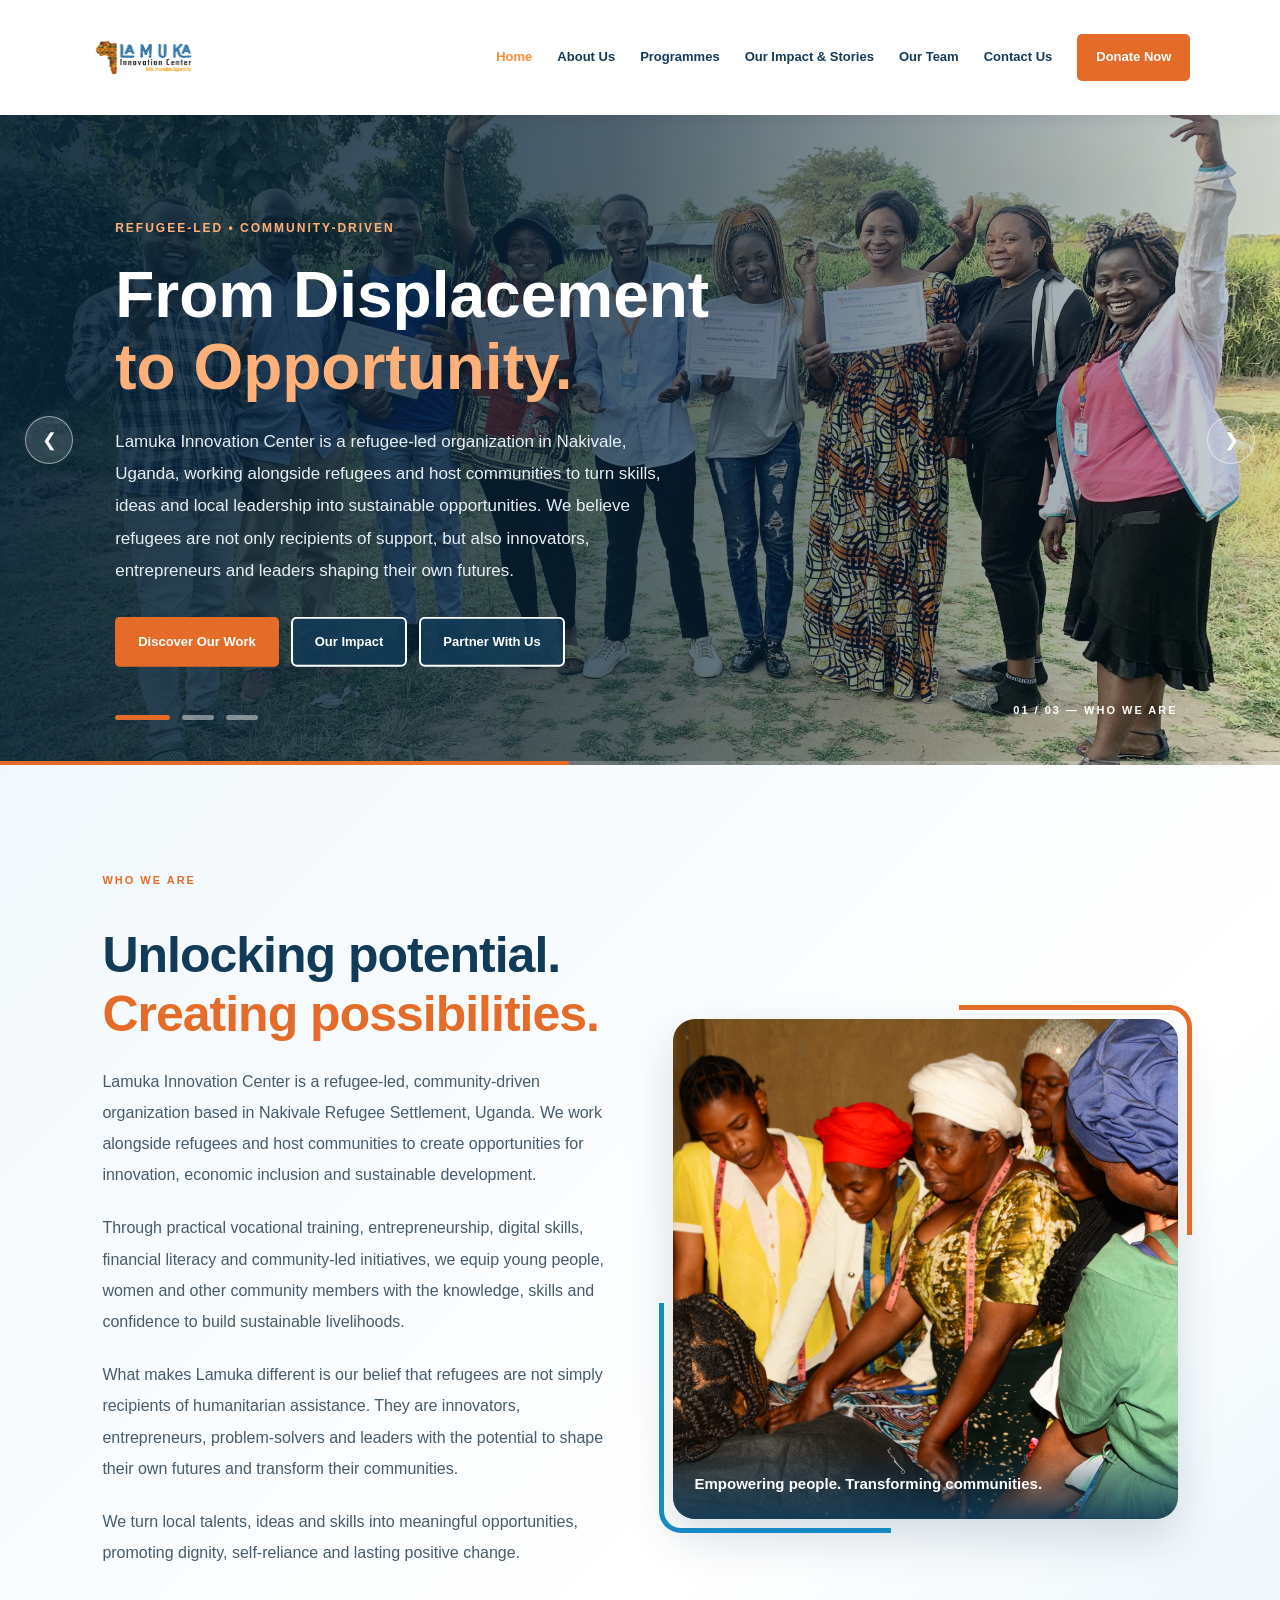
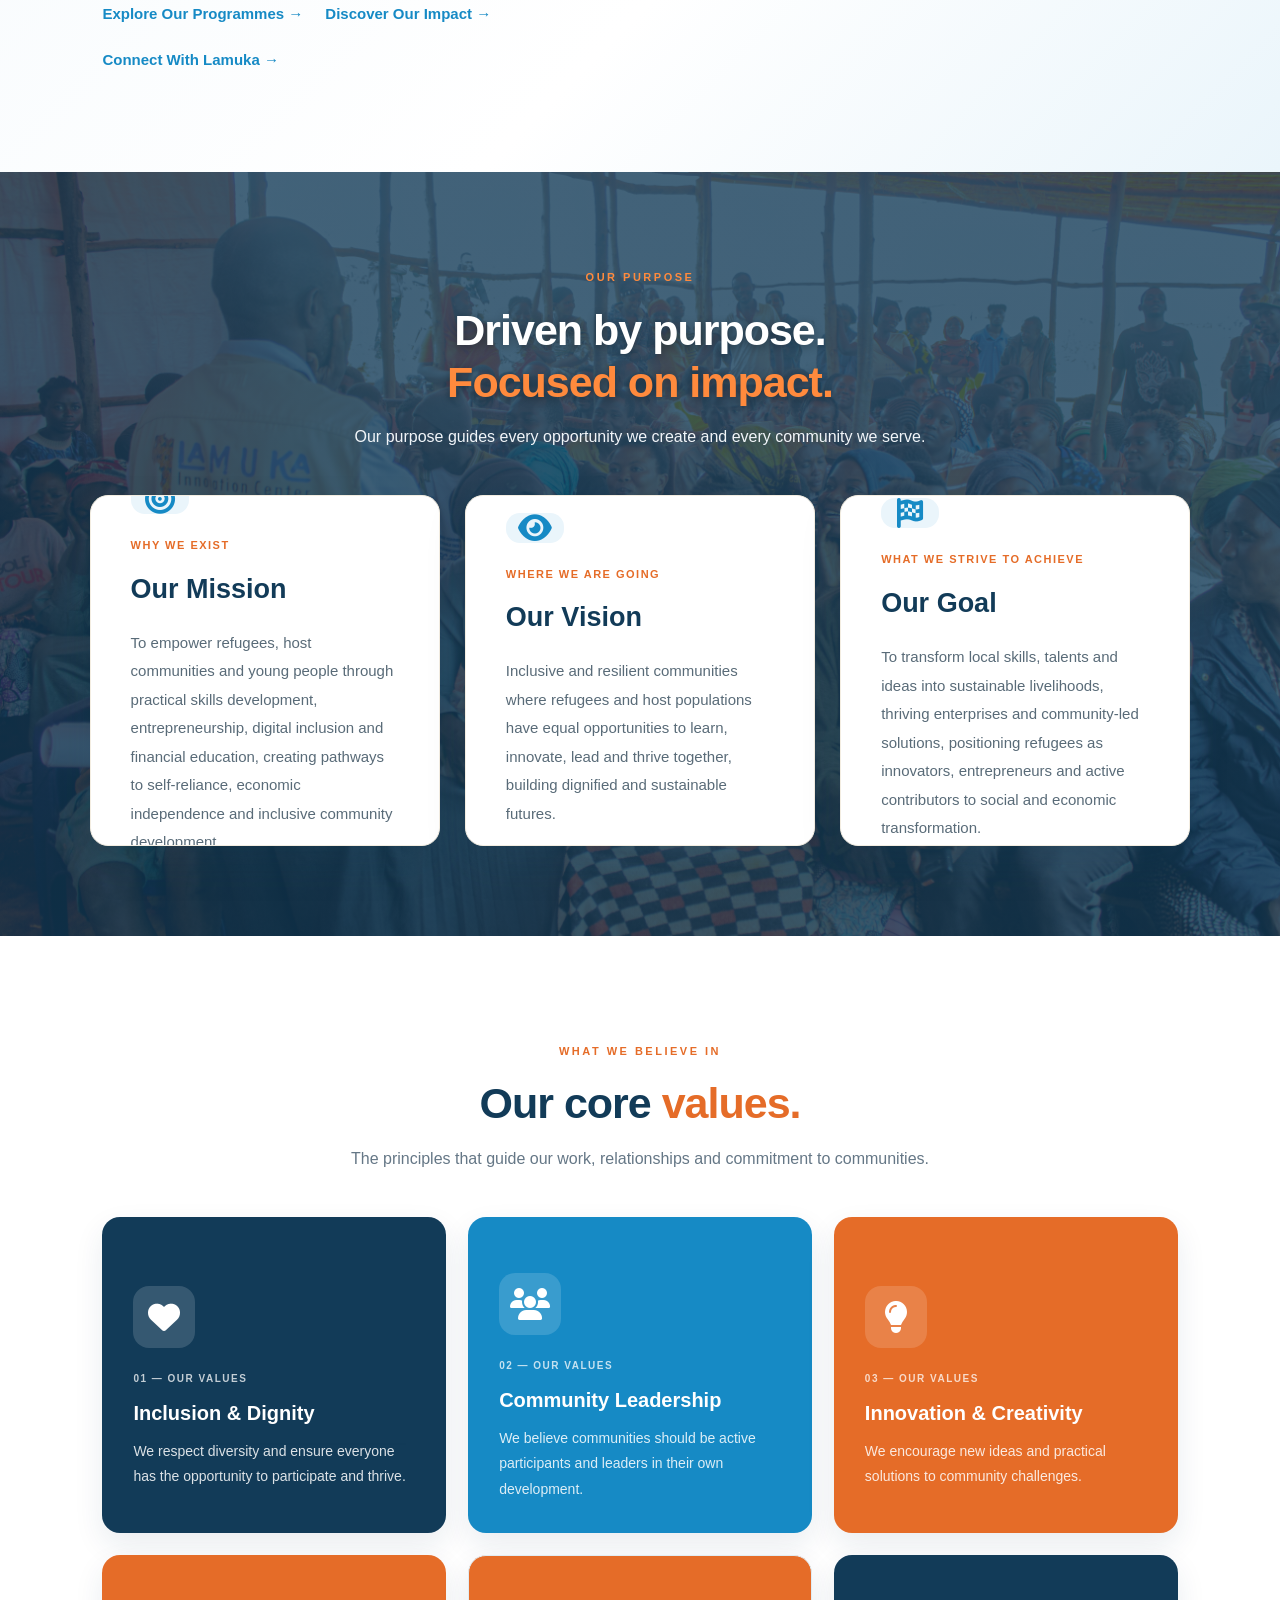
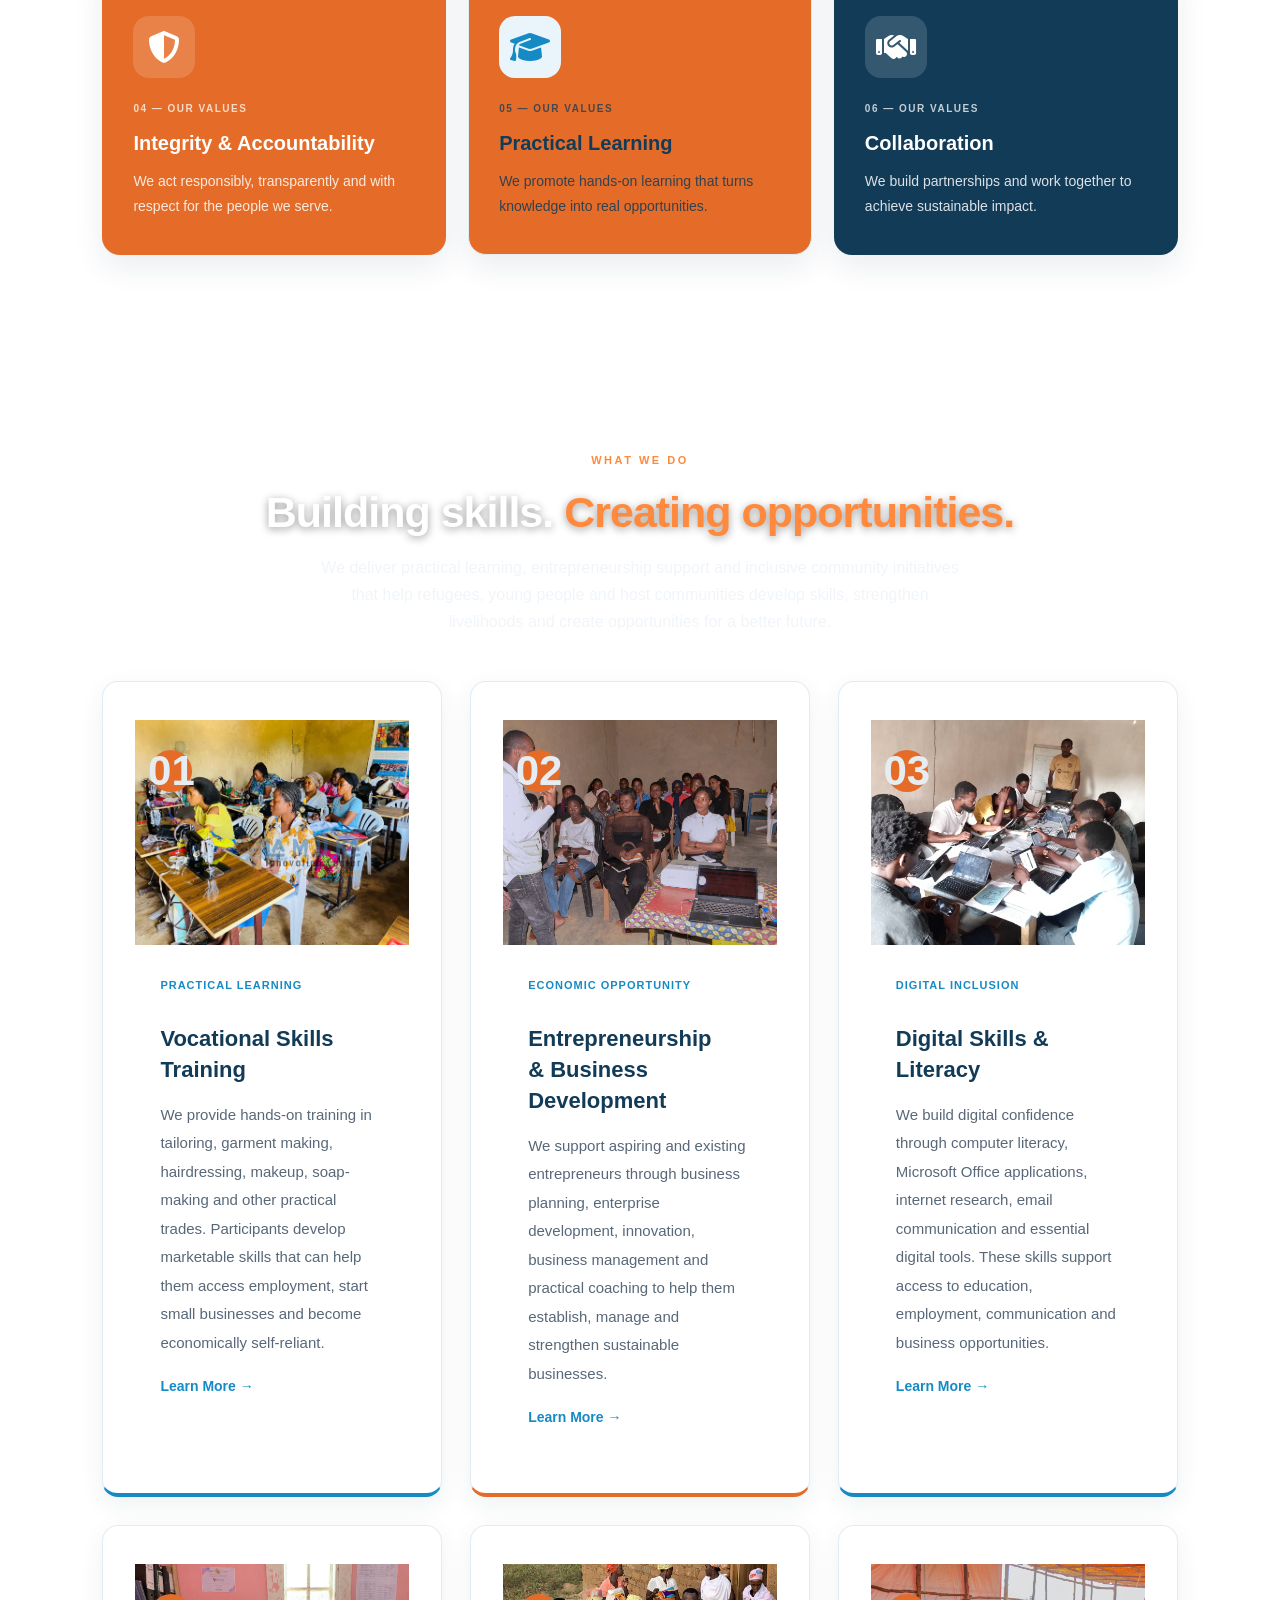
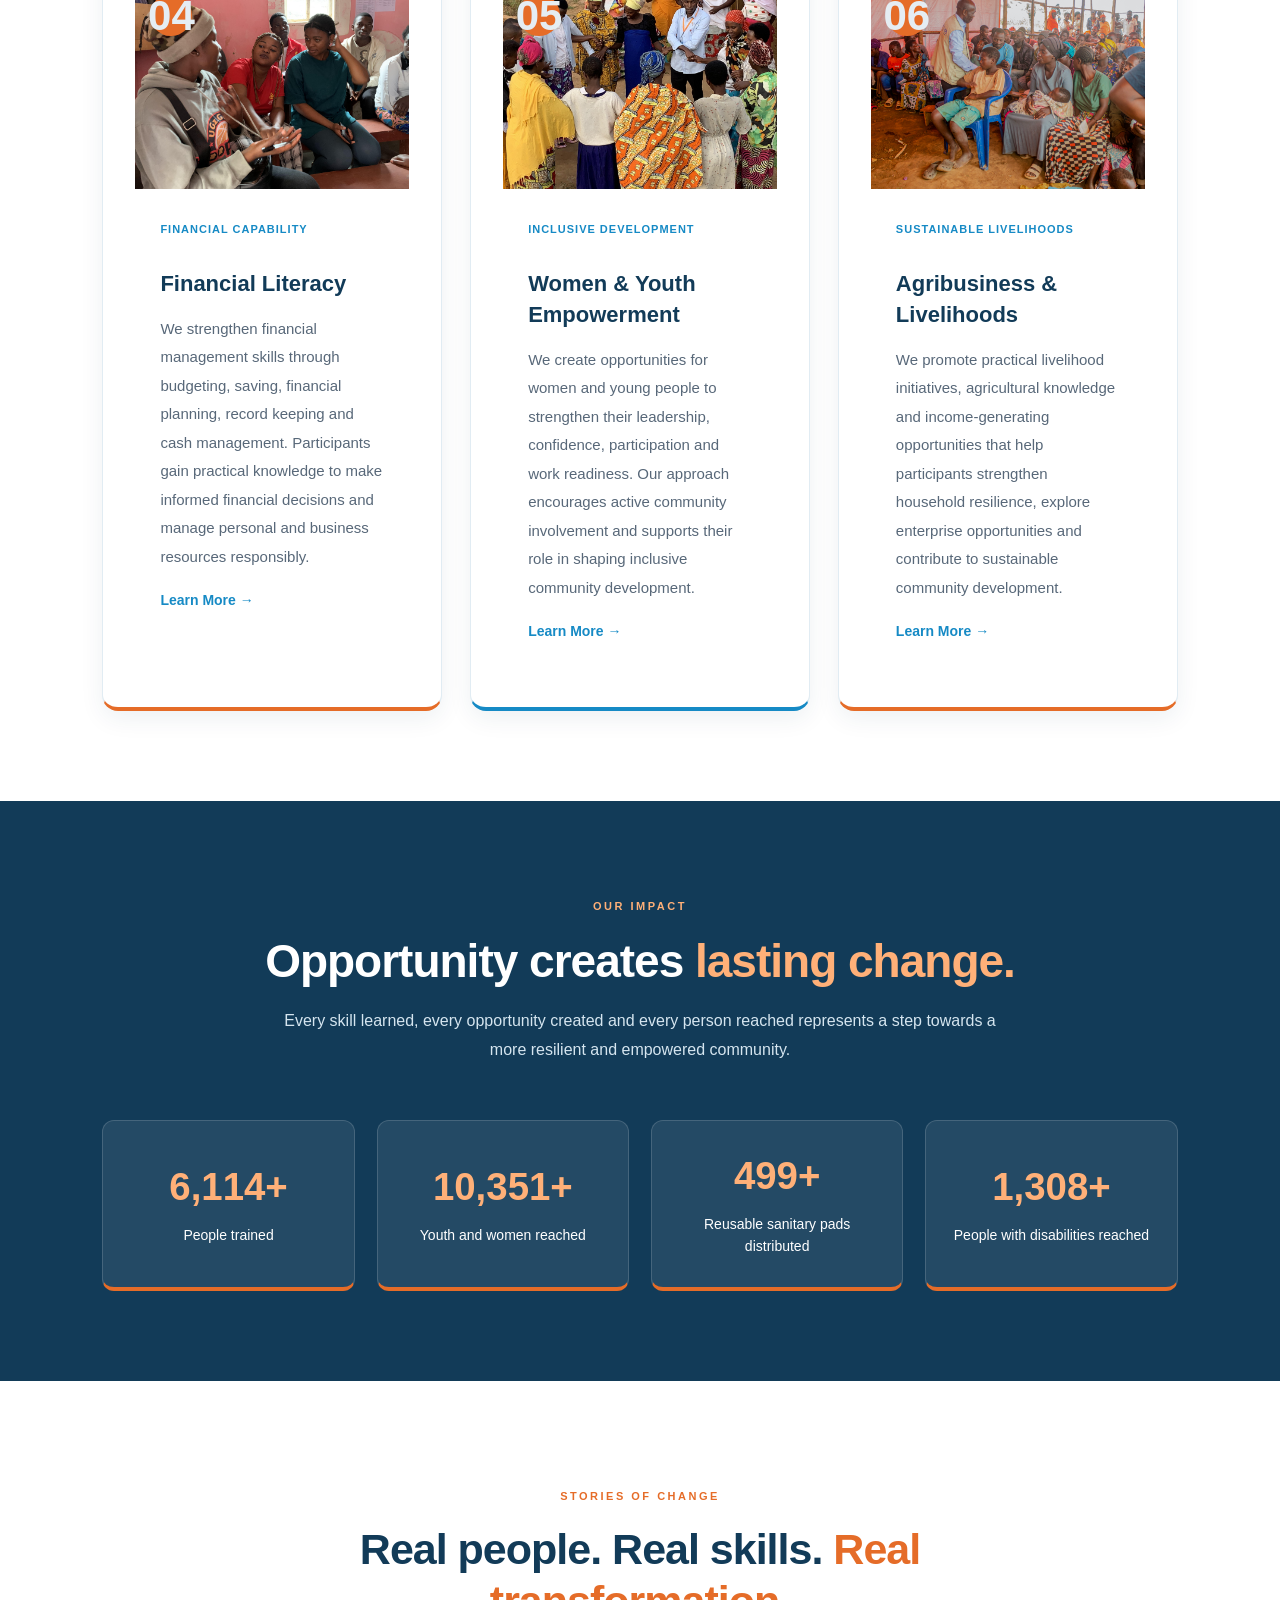
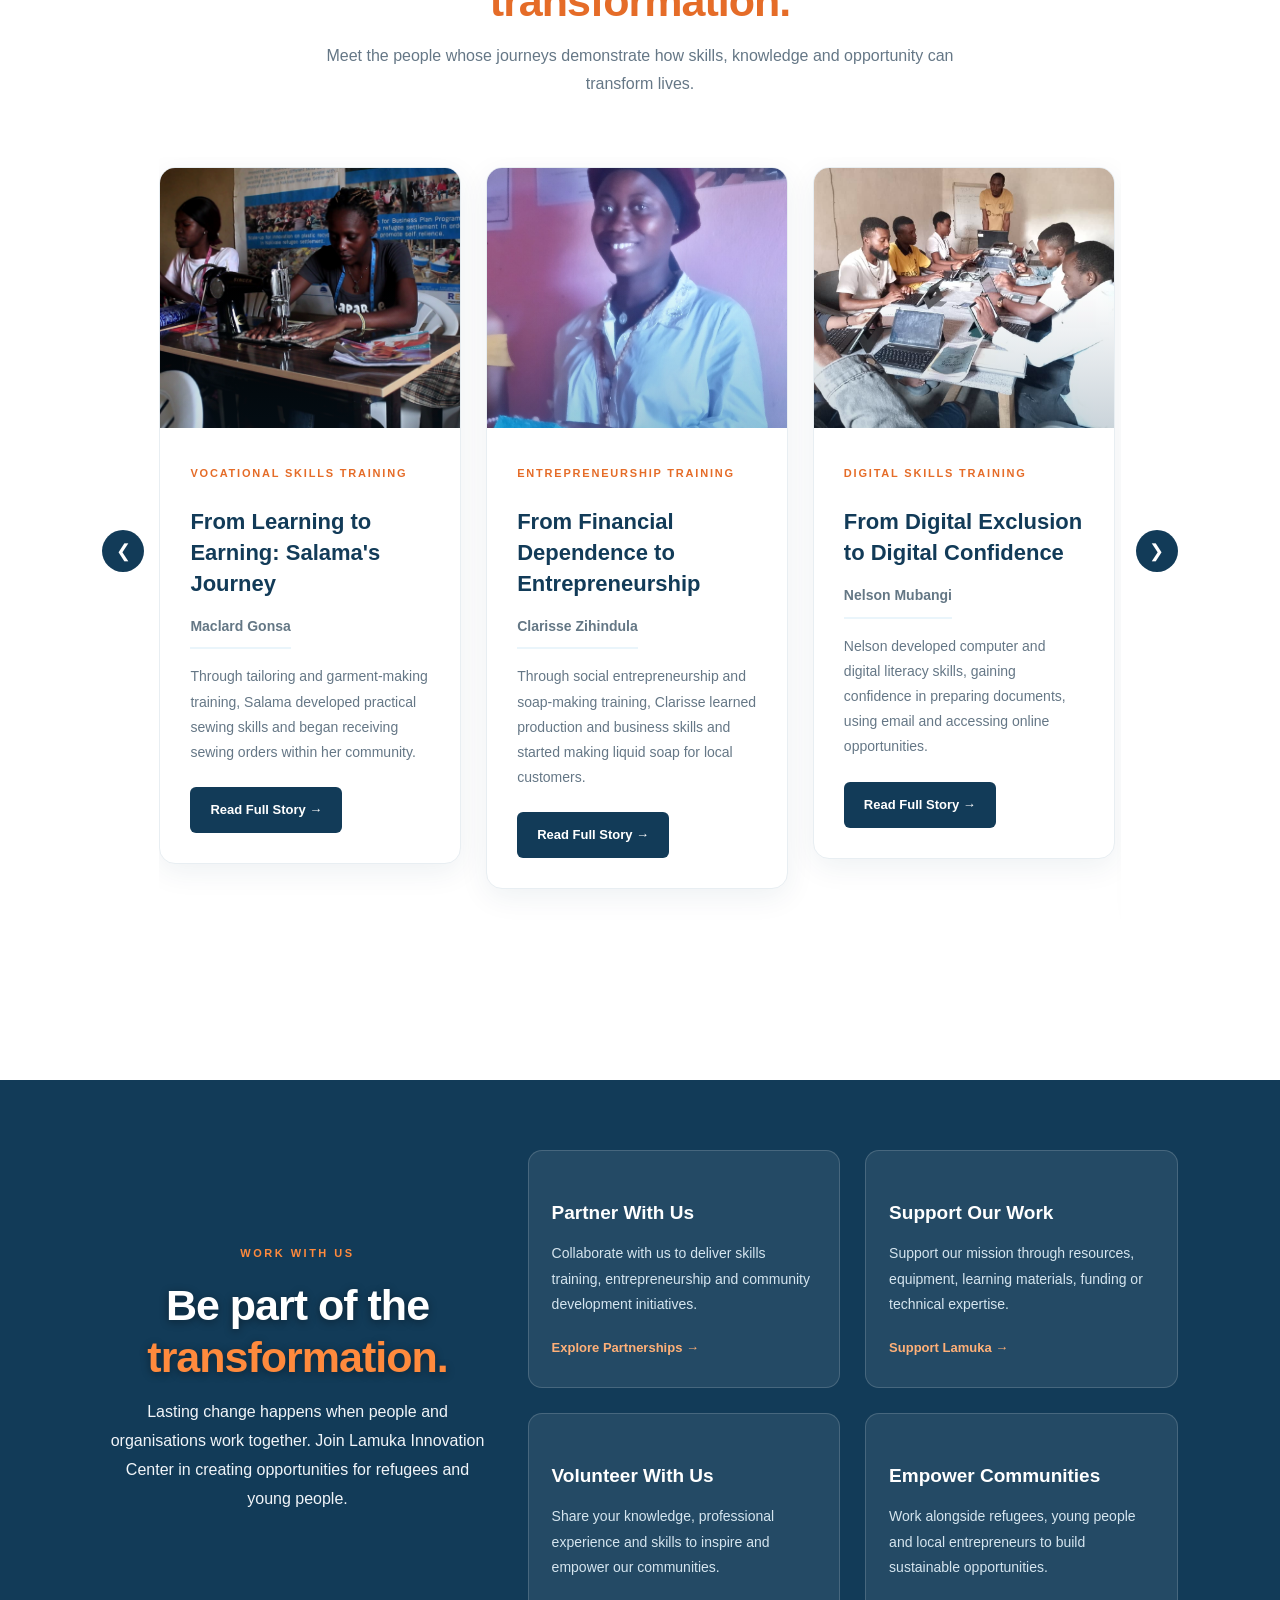
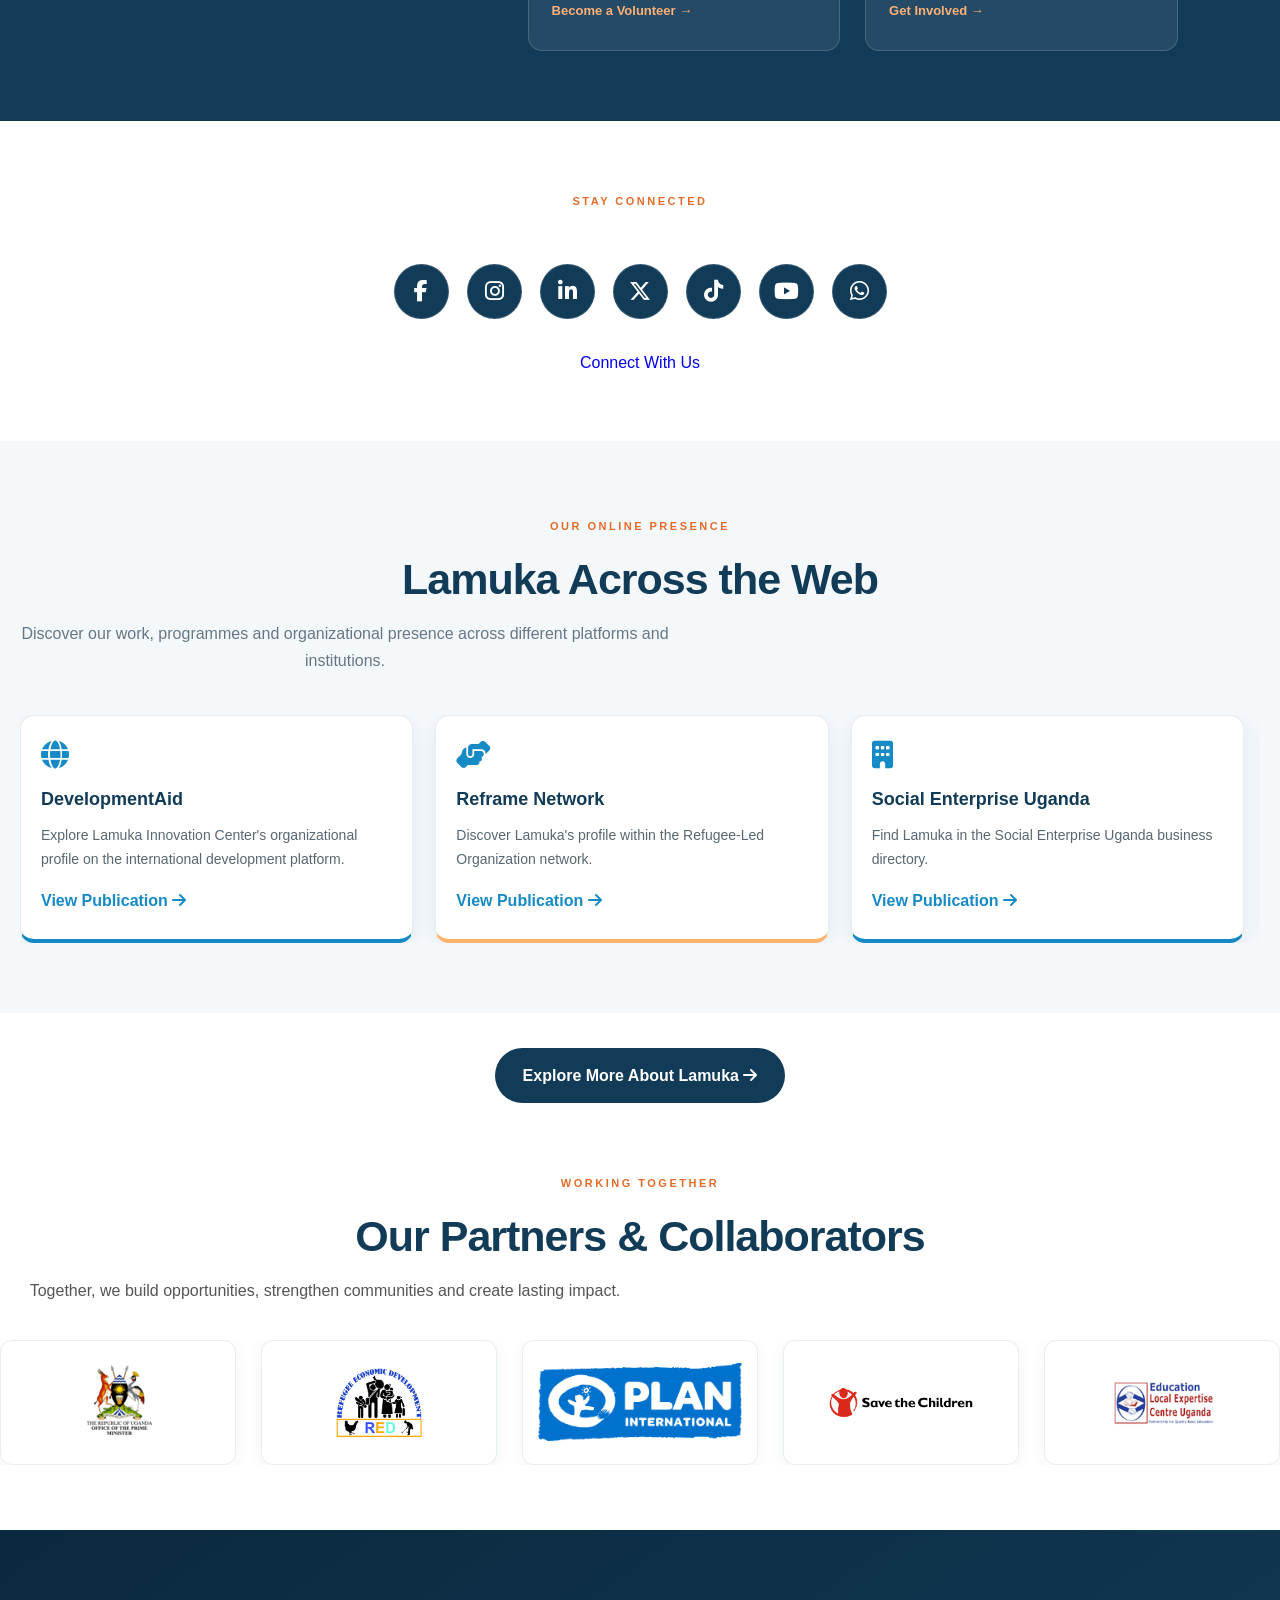
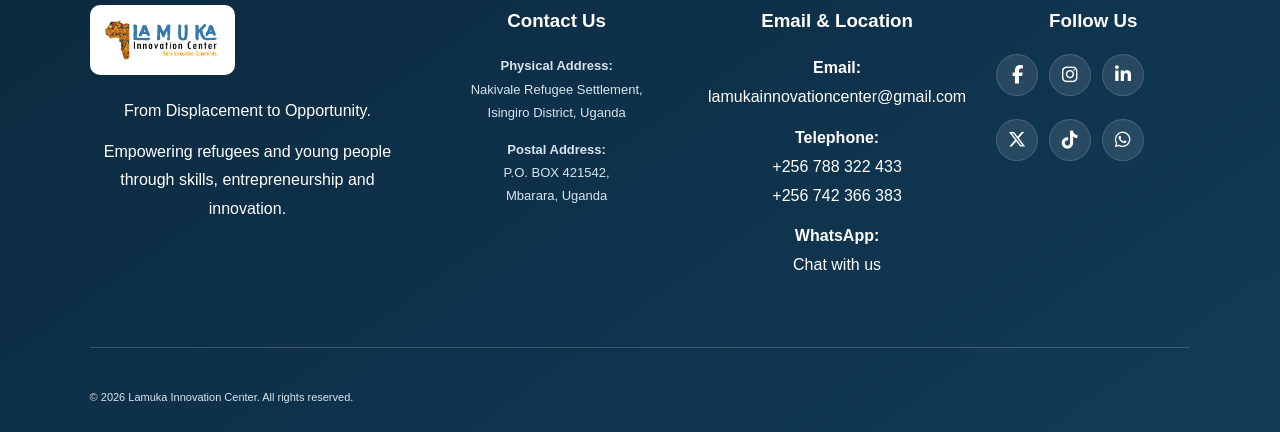
==== commit d193fad7: "Update index.html" ====
--- a/index.html
+++ b/index.html
@@ -407,137 +407,183 @@
 </section>
 
 
+
 <!-- OUR PROGRAMMES -->
 <section class="section programmes" id="programmes">
 
   <div class="section-heading centered">
     <span class="eyebrow">WHAT WE DO</span>
+
     <h2>Building skills. <span>Creating opportunities.</span></h2>
+
     <p>
-      Through practical training, enterprise development and
-      community empowerment, we help refugees and young people
-      build skills, strengthen livelihoods and shape their futures.
+      We deliver practical learning, entrepreneurship support and
+      inclusive community initiatives that help refugees, young people
+      and host communities develop skills, strengthen livelihoods
+      and create opportunities for a better future.
     </p>
   </div>
 
   <div class="programme-grid">
 
-    <!-- PROGRAMME 1 -->
+    <!-- PROGRAMME 1: VOCATIONAL SKILLS -->
     <article class="programme-card">
       <div class="programme-image">
         <img src="Images/IMG-20250908-WA0097.jpg"
              alt="Participants taking part in vocational skills training">
         <span class="programme-number">01</span>
       </div>
+
       <div class="programme-content">
         <span class="eyebrow">PRACTICAL LEARNING</span>
+
         <h3>Vocational Skills Training</h3>
+
         <p>
-          Equipping participants with practical skills in tailoring,
-          garment making, hairdressing, makeup, soap-making and
-          other vocational disciplines to improve access to
-          employment and self-employment.
-        </p>
-        <a href="pages/programmes.html" class="programme-link">Learn More →</a>
-      </div>
-    </article>
-
-    <!-- PROGRAMME 2 -->
+          We provide hands-on training in tailoring, garment making,
+          hairdressing, makeup, soap-making and other practical trades.
+          Participants develop marketable skills that can help them
+          access employment, start small businesses and become
+          economically self-reliant.
+        </p>
+
+        <a href="pages/programmes.html" class="programme-link">
+          Learn More →
+        </a>
+      </div>
+    </article>
+
+    <!-- PROGRAMME 2: ENTREPRENEURSHIP -->
     <article class="programme-card">
       <div class="programme-image">
         <img src="Images/DSC_0085.jpg"
              alt="Lamuka team supporting community development">
         <span class="programme-number">02</span>
       </div>
+
       <div class="programme-content">
         <span class="eyebrow">ECONOMIC OPPORTUNITY</span>
+
         <h3>Entrepreneurship & Business Development</h3>
+
         <p>
-          Supporting aspiring and existing entrepreneurs with
-          business planning, enterprise development, innovation
-          and practical knowledge to start and strengthen
-          sustainable businesses.
-        </p>
-        <a href="pages/programmes.html" class="programme-link">Learn More →</a>
-      </div>
-    </article>
-
-    <!-- PROGRAMME 3 -->
+          We support aspiring and existing entrepreneurs through
+          business planning, enterprise development, innovation,
+          business management and practical coaching to help them
+          establish, manage and strengthen sustainable businesses.
+        </p>
+
+        <a href="pages/programmes.html" class="programme-link">
+          Learn More →
+        </a>
+      </div>
+    </article>
+
+    <!-- PROGRAMME 3: DIGITAL SKILLS -->
     <article class="programme-card">
       <div class="programme-image">
         <img src="Images/IMG-20240821-WA0146.jpg"
              alt="Lamuka participants in a learning environment">
         <span class="programme-number">03</span>
       </div>
+
       <div class="programme-content">
         <span class="eyebrow">DIGITAL INCLUSION</span>
+
         <h3>Digital Skills & Literacy</h3>
+
         <p>
-          Building digital confidence through computer training,
-          Microsoft Office applications, internet research,
-          email communication and essential digital tools
-          for education, employment and business.
-        </p>
-        <a href="pages/programmes.html" class="programme-link">Learn More →</a>
-      </div>
-    </article>
-
-    <!-- PROGRAMME 4 -->
+          We build digital confidence through computer literacy,
+          Microsoft Office applications, internet research, email
+          communication and essential digital tools. These skills
+          support access to education, employment, communication
+          and business opportunities.
+        </p>
+
+        <a href="pages/programmes.html" class="programme-link">
+          Learn More →
+        </a>
+      </div>
+    </article>
+
+    <!-- PROGRAMME 4: FINANCIAL LITERACY -->
     <article class="programme-card">
       <div class="programme-image">
         <img src="Images/IMG-20250919-WA0011.JPG"
              alt="Lamuka team working on community initiatives">
         <span class="programme-number">04</span>
       </div>
+
       <div class="programme-content">
         <span class="eyebrow">FINANCIAL CAPABILITY</span>
+
         <h3>Financial Literacy</h3>
+
         <p>
-          Promoting responsible financial management through
-          budgeting, saving, record keeping, financial planning,
-          cash management and informed business decisions.
-        </p>
-        <a href="pages/programmes.html" class="programme-link">Learn More →</a>
-      </div>
-    </article>
-
-    <!-- PROGRAMME 5 -->
+          We strengthen financial management skills through budgeting,
+          saving, financial planning, record keeping and cash
+          management. Participants gain practical knowledge to make
+          informed financial decisions and manage personal and
+          business resources responsibly.
+        </p>
+
+        <a href="pages/programmes.html" class="programme-link">
+          Learn More →
+        </a>
+      </div>
+    </article>
+
+    <!-- PROGRAMME 5: WOMEN AND YOUTH -->
     <article class="programme-card">
       <div class="programme-image">
         <img src="Images/2023_06_27_16_27_IMG_5954.JPG"
              alt="Young people participating in Lamuka activities">
         <span class="programme-number">05</span>
       </div>
+
       <div class="programme-content">
         <span class="eyebrow">INCLUSIVE DEVELOPMENT</span>
+
         <h3>Women & Youth Empowerment</h3>
+
         <p>
-          Creating opportunities for women and young people
-          to strengthen their leadership, confidence,
-          participation, work readiness and ability to
-          contribute to community development.
-        </p>
-        <a href="pages/programmes.html" class="programme-link">Learn More →</a>
-      </div>
-    </article>
-
-    <!-- PROGRAMME 6 -->
+          We create opportunities for women and young people to
+          strengthen their leadership, confidence, participation
+          and work readiness. Our approach encourages active
+          community involvement and supports their role in
+          shaping inclusive community development.
+        </p>
+
+        <a href="pages/programmes.html" class="programme-link">
+          Learn More →
+        </a>
+      </div>
+    </article>
+
+    <!-- PROGRAMME 6: AGRIBUSINESS -->
     <article class="programme-card">
       <div class="programme-image">
         <img src="Images/IMG_0536.jpg"
              alt="Community participants involved in Lamuka programmes">
         <span class="programme-number">06</span>
       </div>
+
       <div class="programme-content">
         <span class="eyebrow">SUSTAINABLE LIVELIHOODS</span>
+
         <h3>Agribusiness & Livelihoods</h3>
+
         <p>
-          Encouraging practical livelihood initiatives,
-          agricultural knowledge and income-generating
-          opportunities that contribute to household resilience
-          and sustainable community development.
-        </p>
-        <a href="pages/programmes.html" class="programme-link">Learn More →</a>
+          We promote practical livelihood initiatives, agricultural
+          knowledge and income-generating opportunities that help
+          participants strengthen household resilience, explore
+          enterprise opportunities and contribute to sustainable
+          community development.
+        </p>
+
+        <a href="pages/programmes.html" class="programme-link">
+          Learn More →
+        </a>
       </div>
     </article>
 
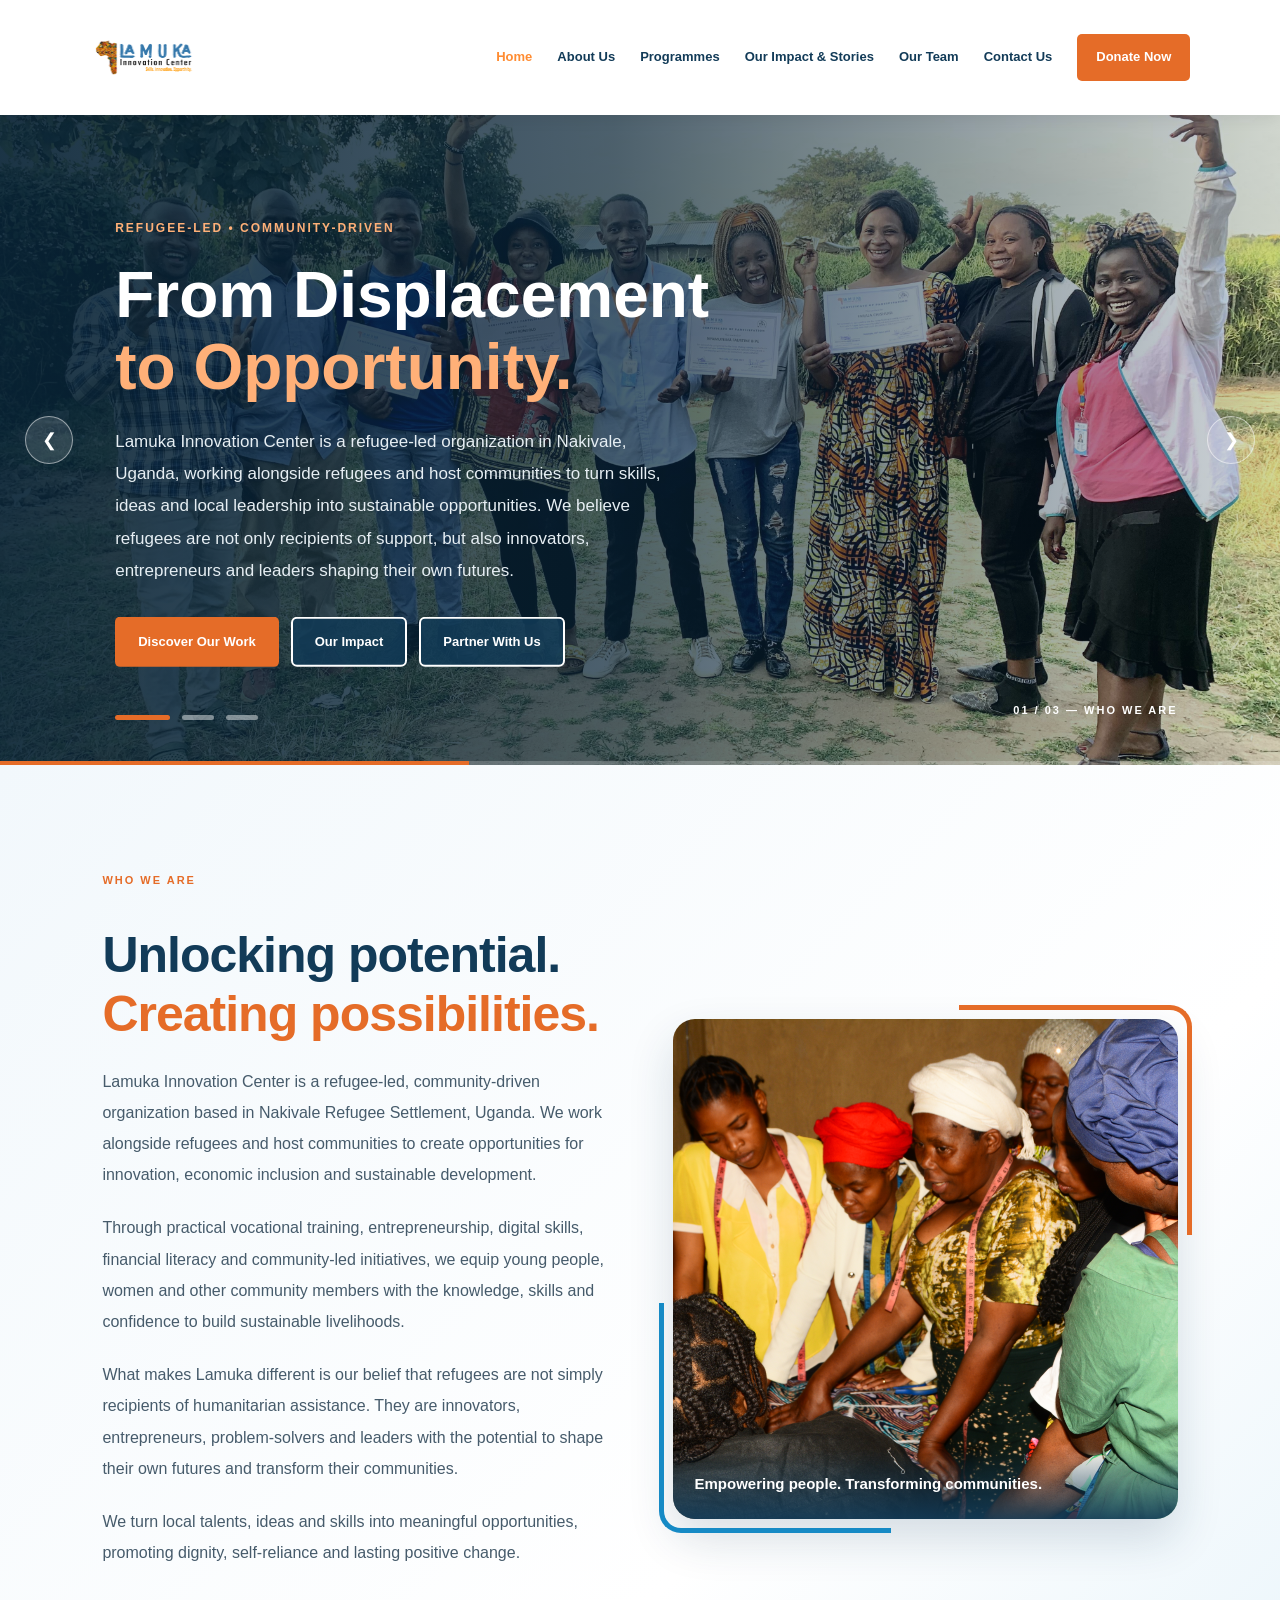
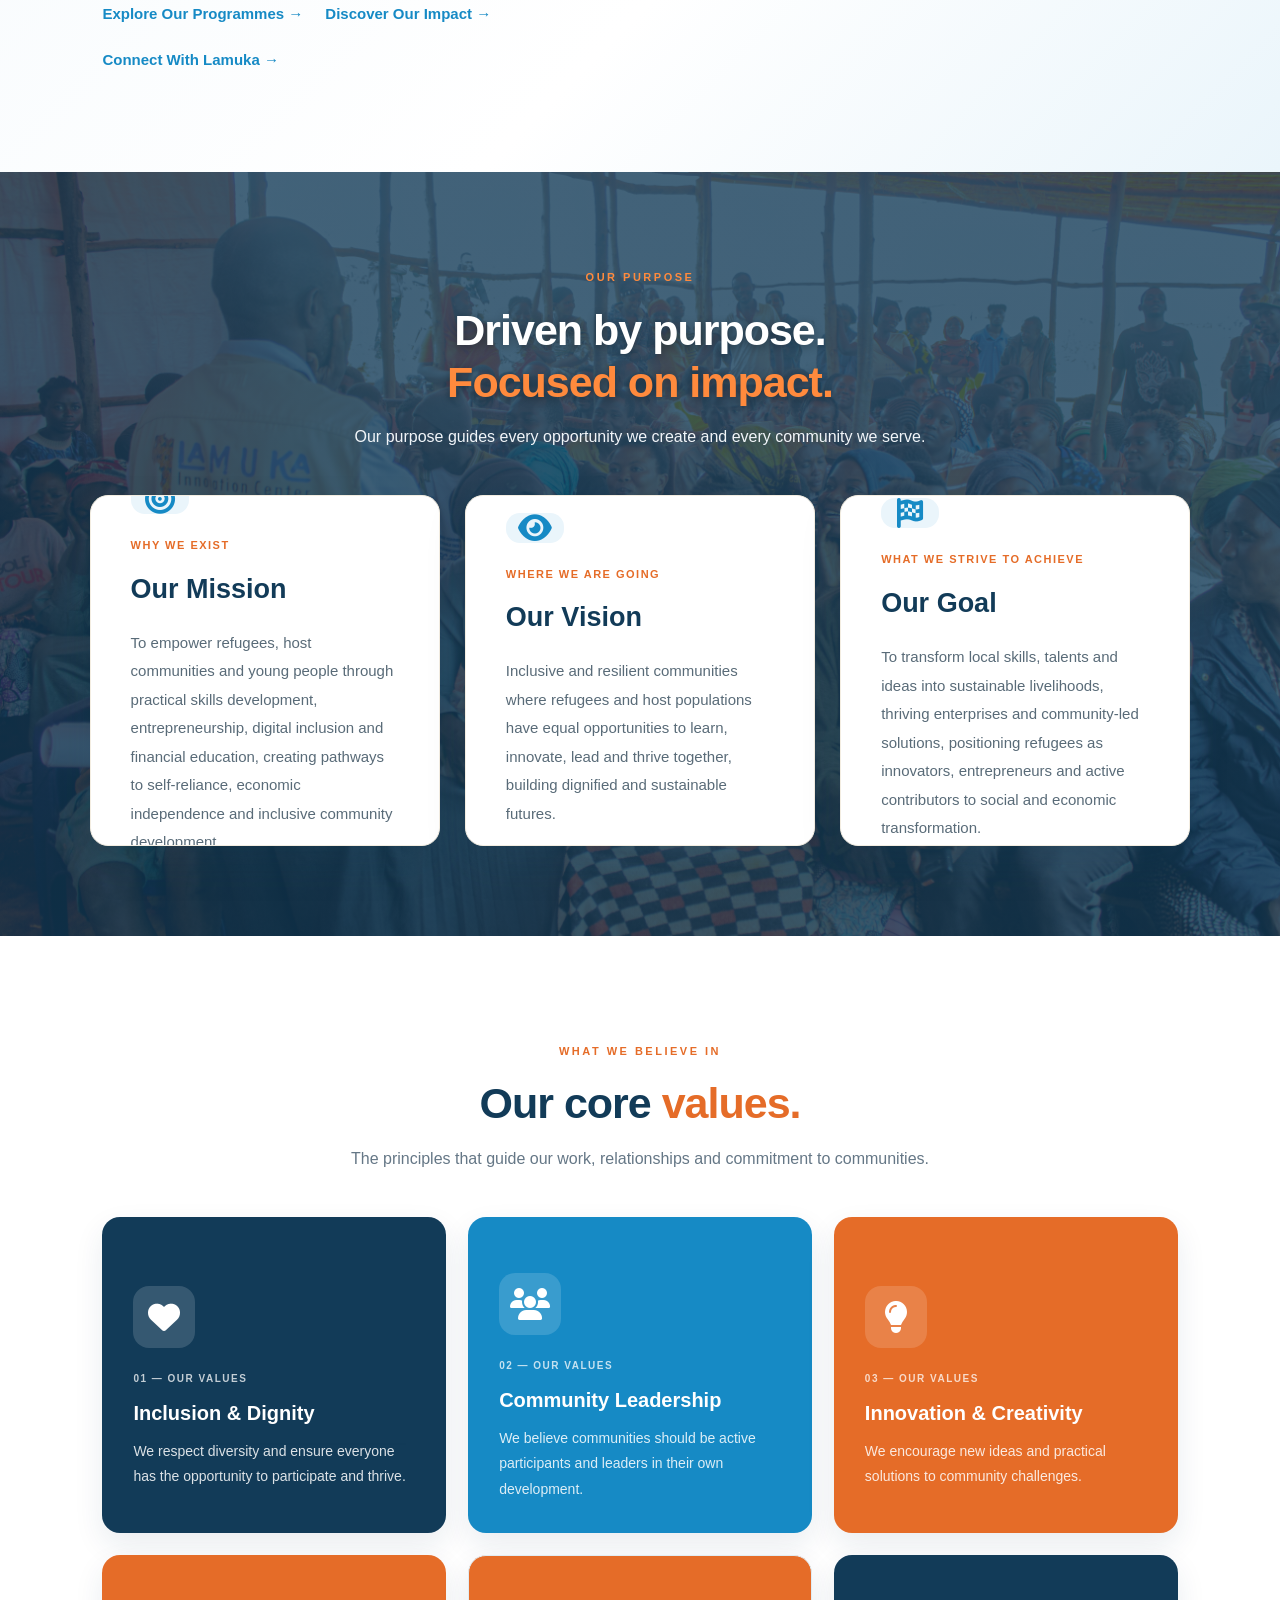
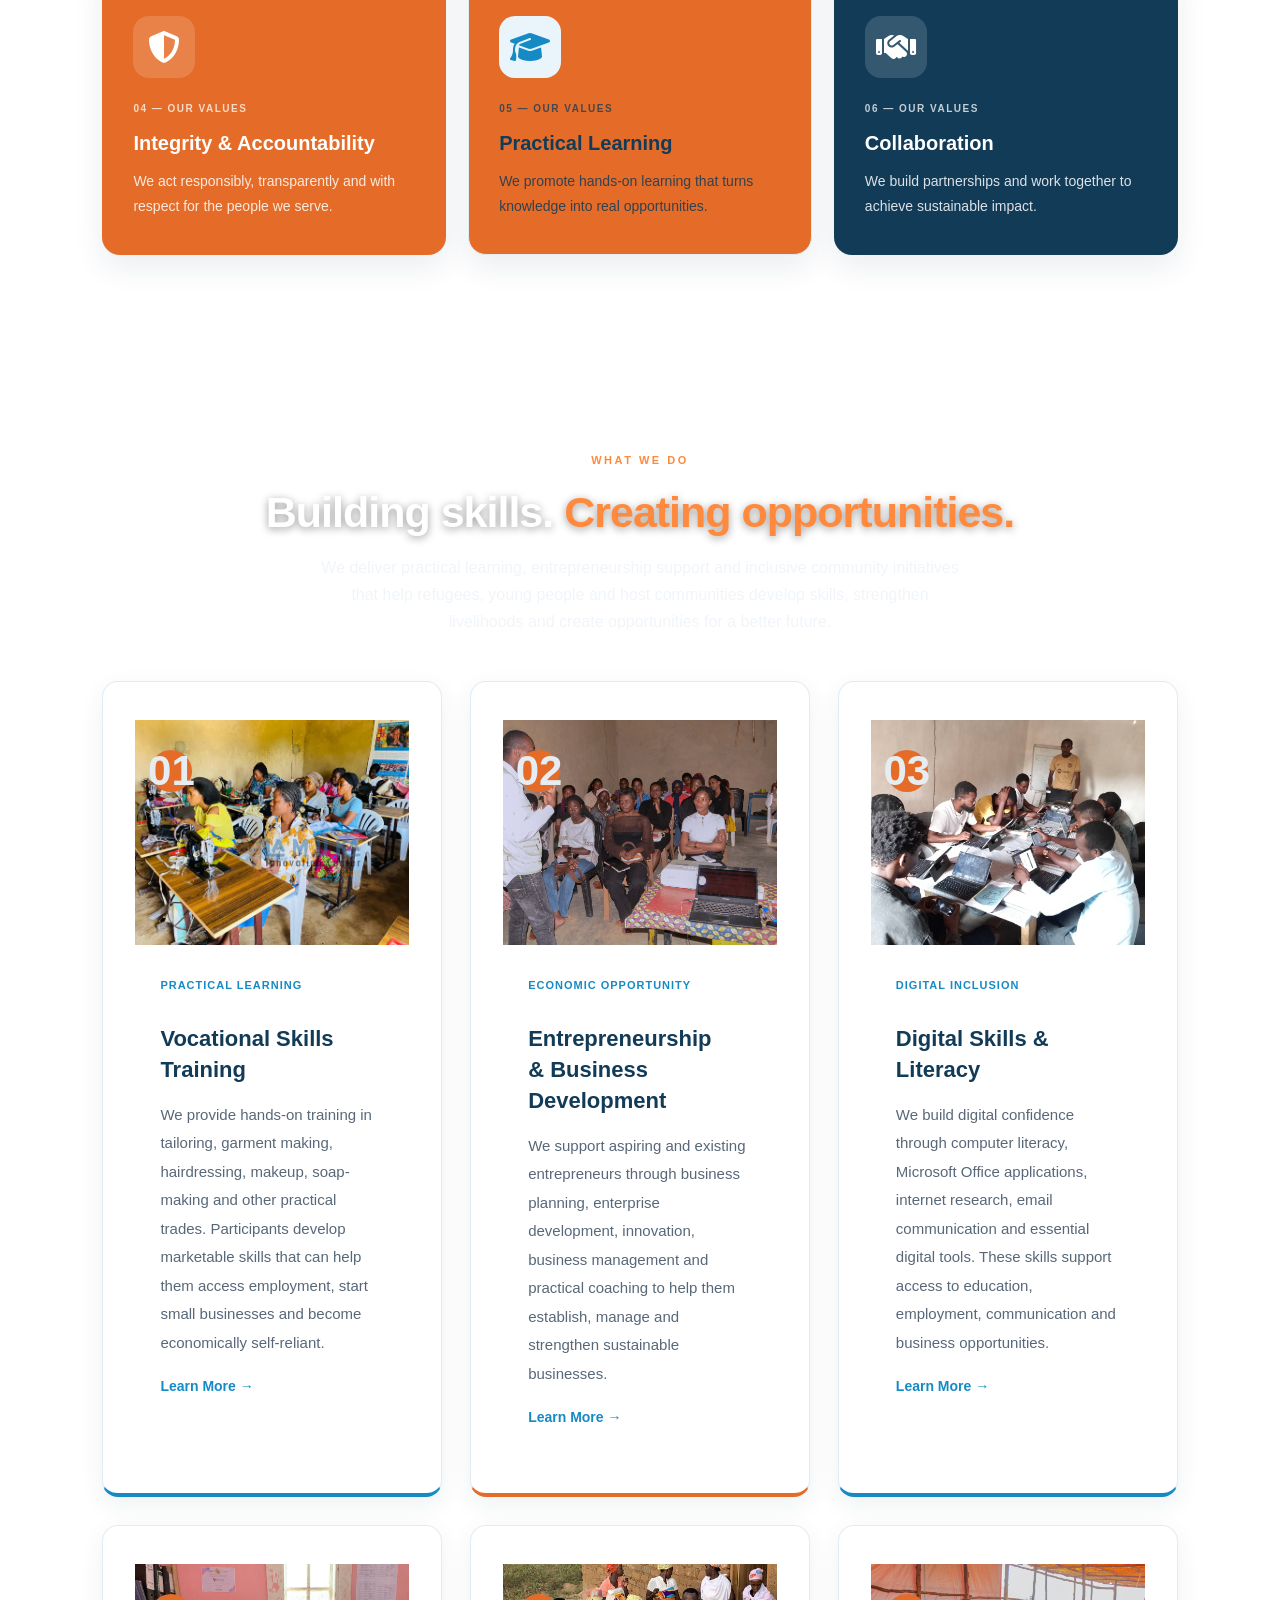
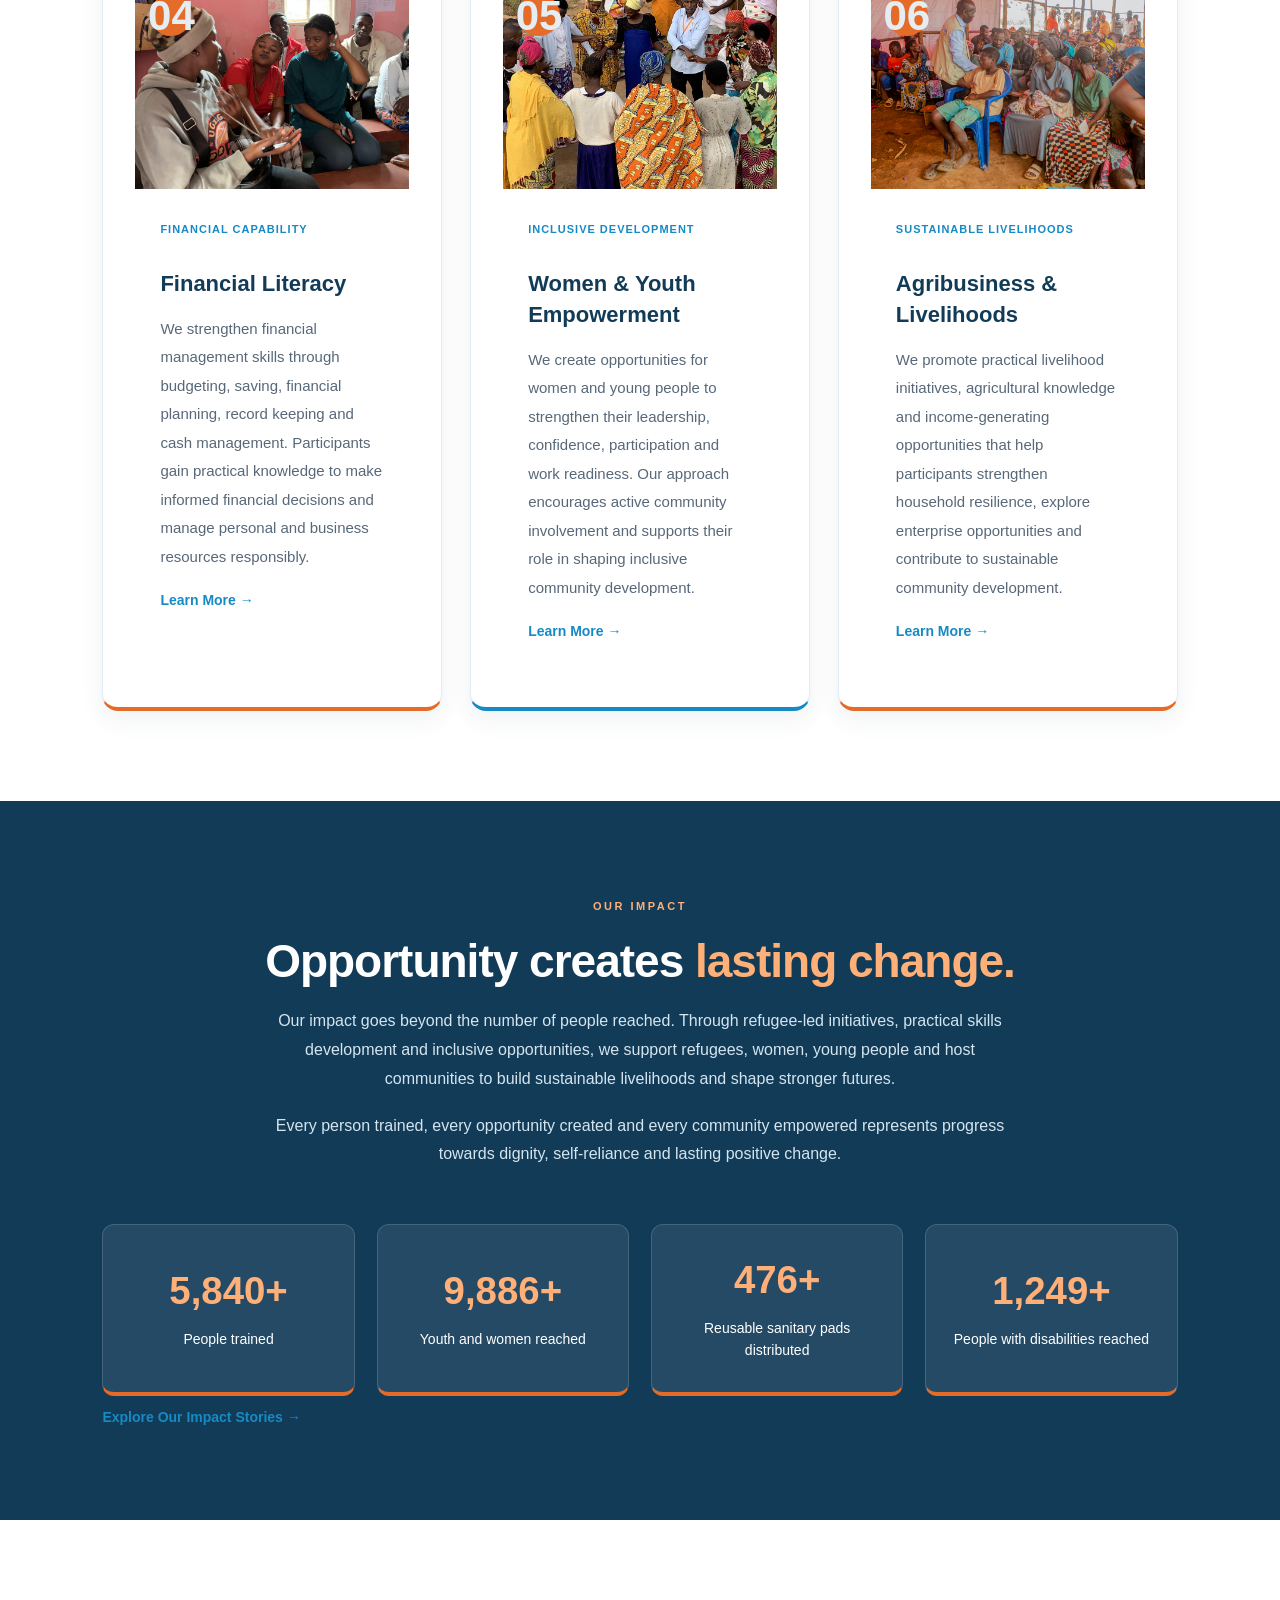
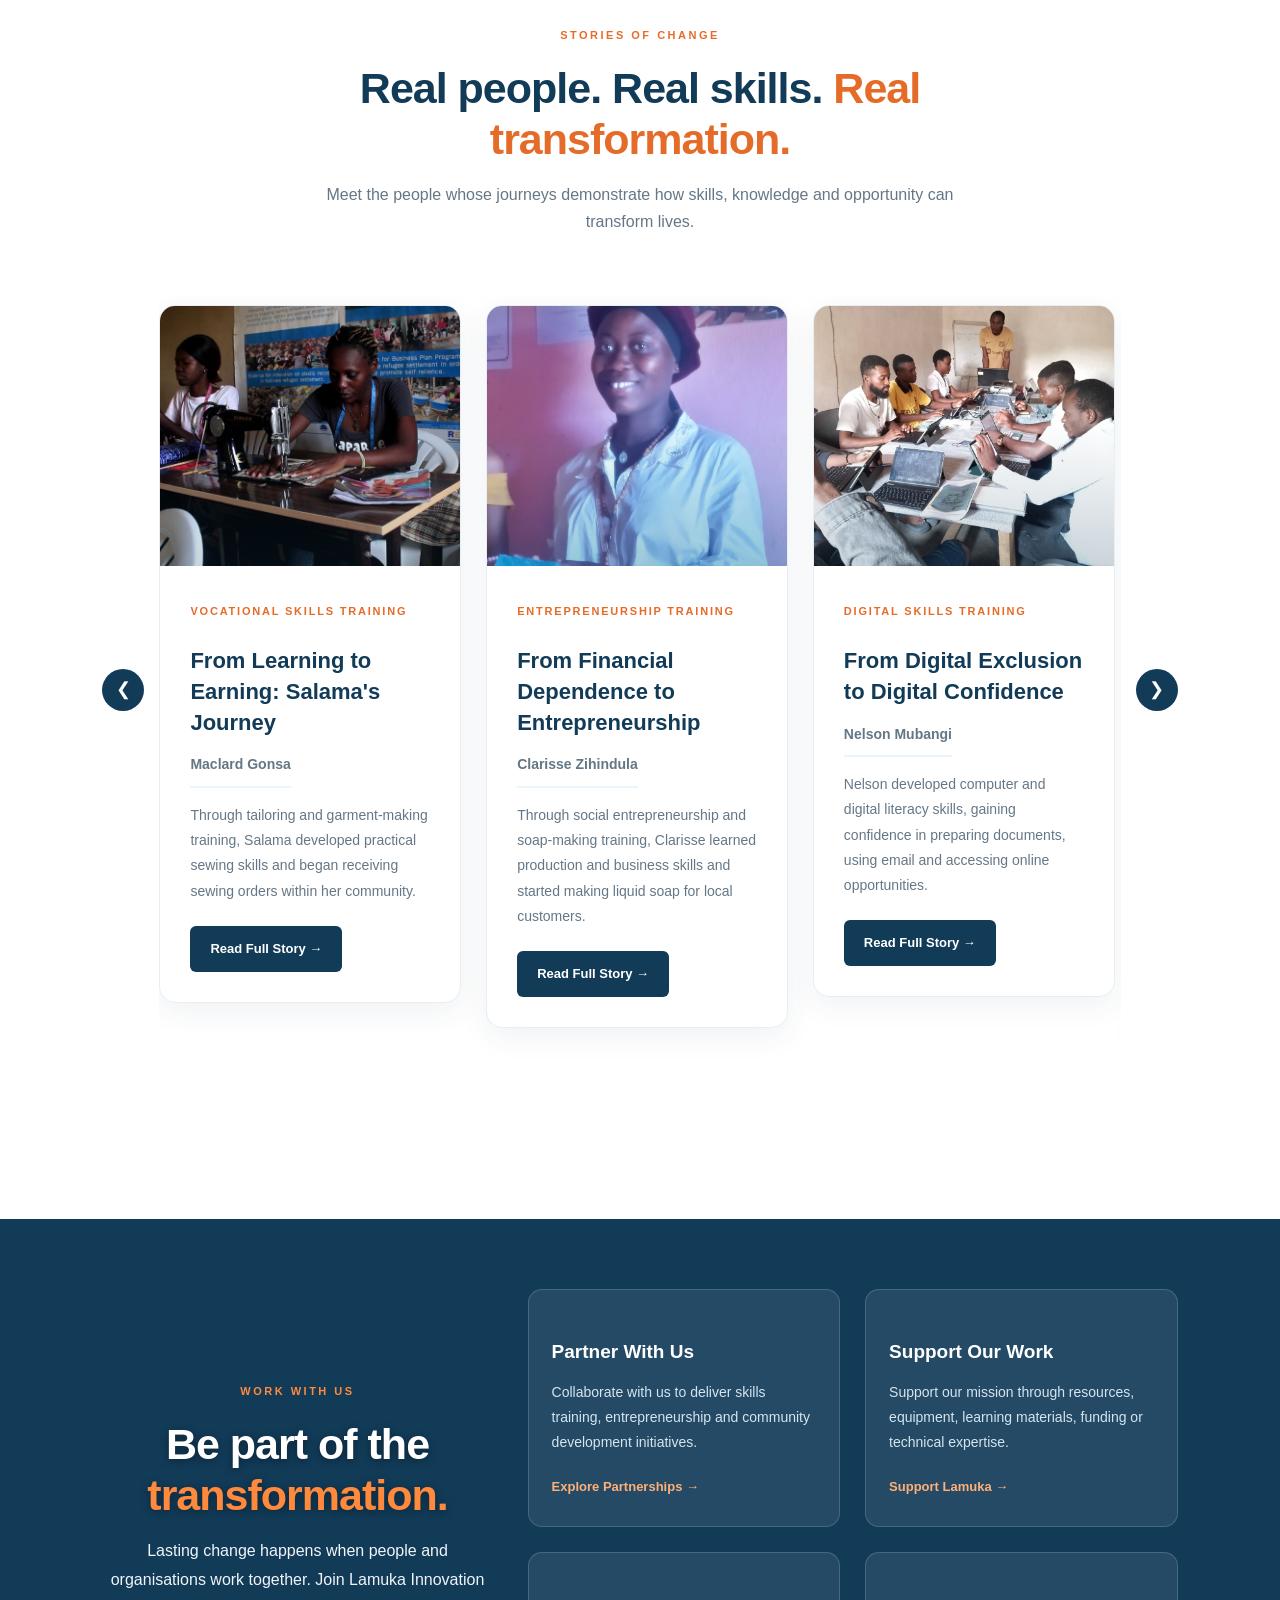
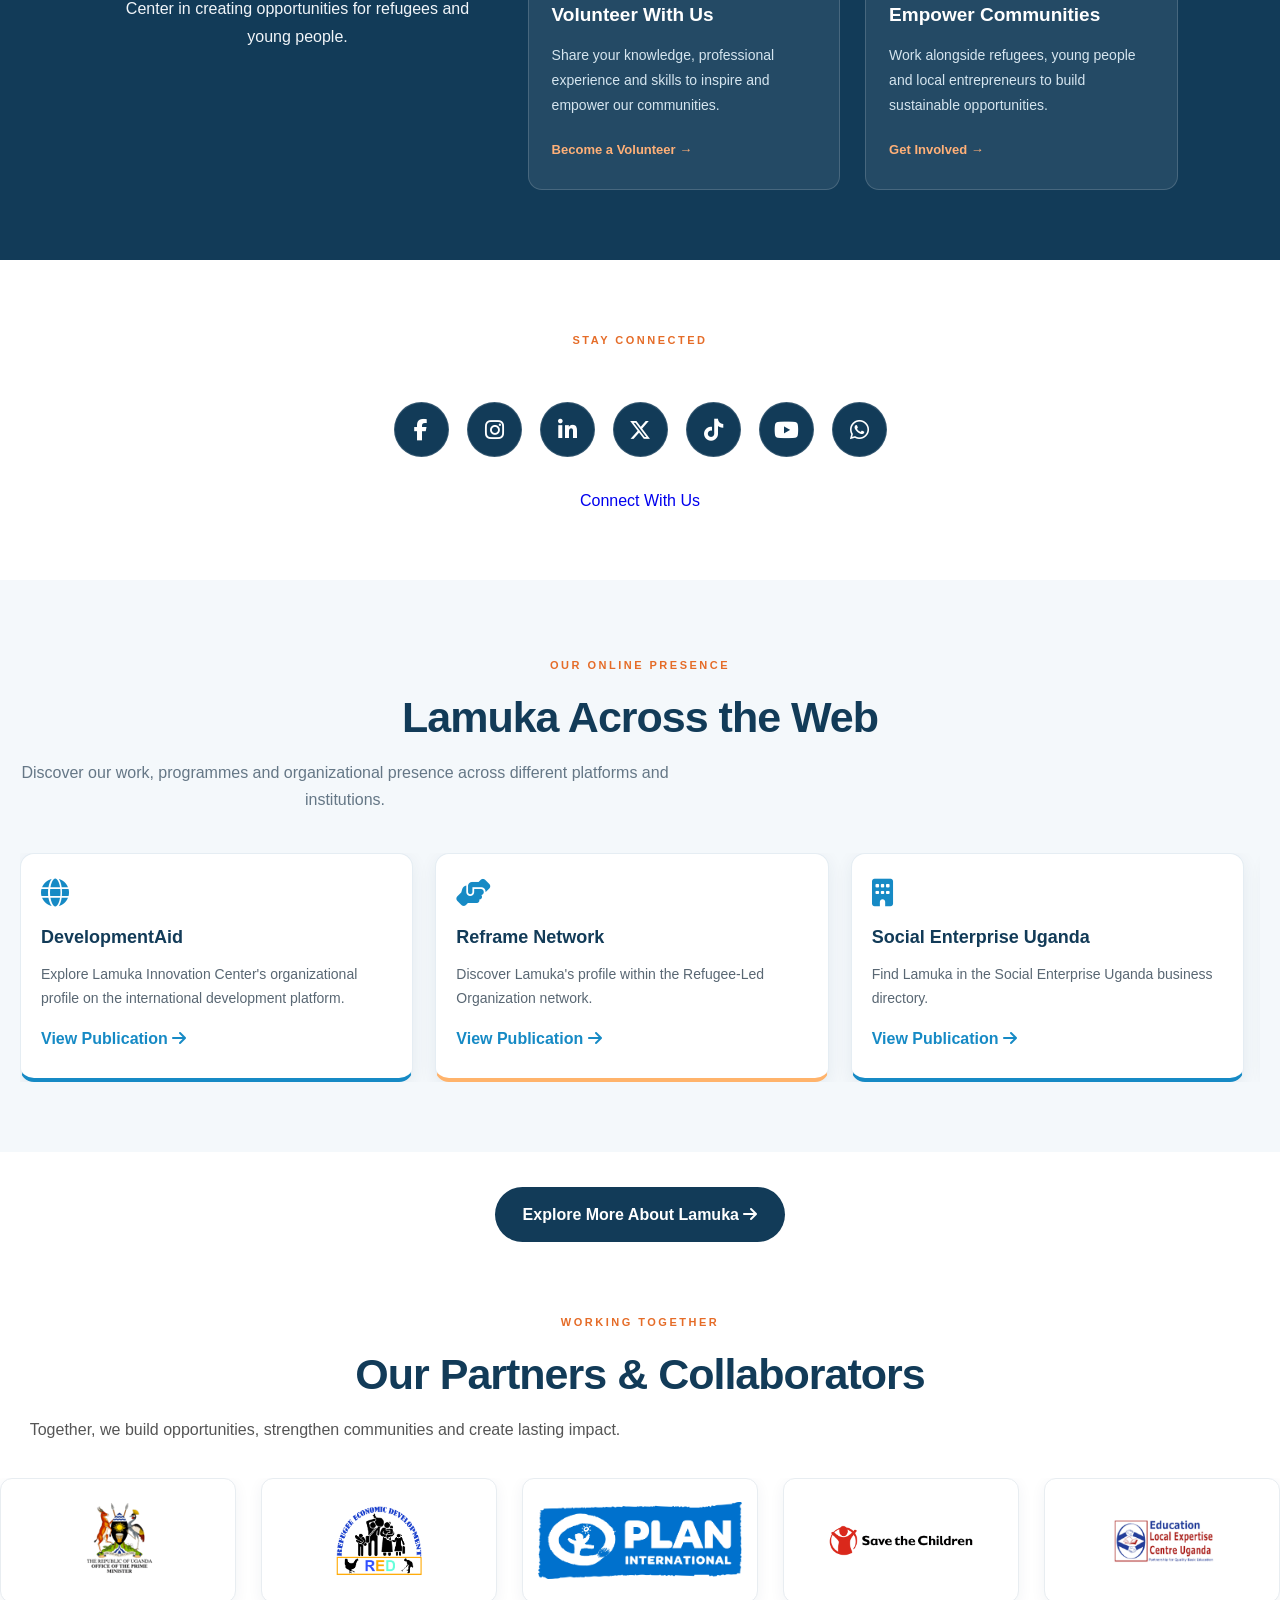
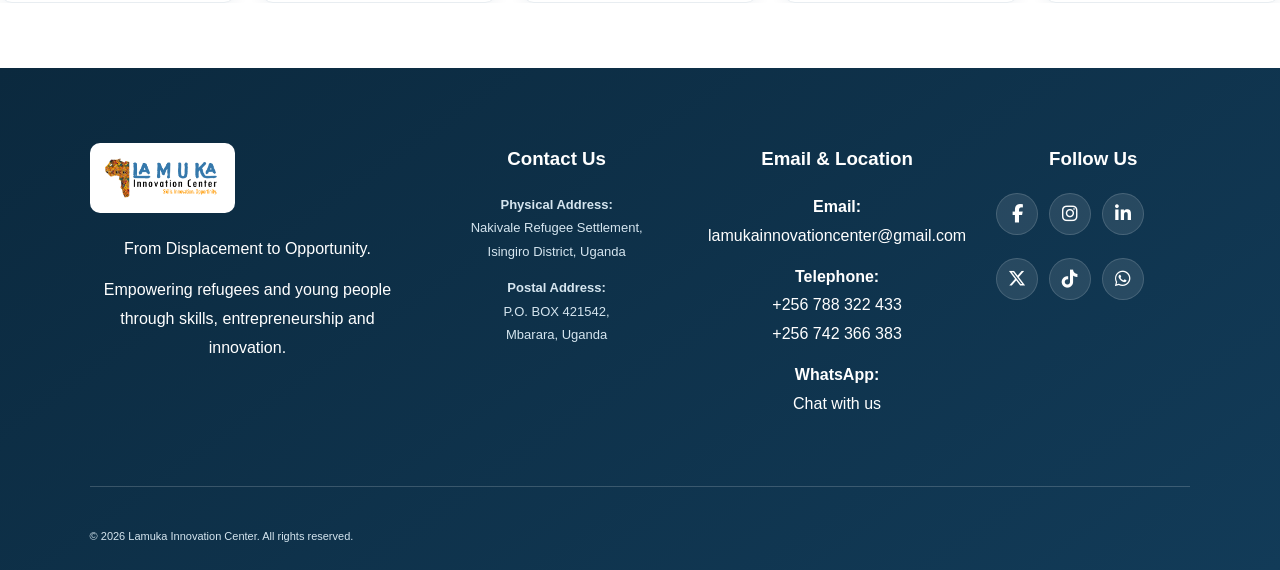
==== commit d1adc296: "Update index.html" ====
--- a/index.html
+++ b/index.html
@@ -591,10 +591,12 @@
 
 </section>
 
+
 <!-- OUR IMPACT -->
 <section class="impact-section section" id="impact">
 
   <div class="impact-intro">
+
     <span class="eyebrow light-eyebrow">OUR IMPACT</span>
 
     <h2>
@@ -603,29 +605,42 @@
     </h2>
 
     <p>
-      Every skill learned, every opportunity created and every
-      person reached represents a step towards a more resilient
-      and empowered community.
+      Our impact goes beyond the number of people reached.
+      Through refugee-led initiatives, practical skills development
+      and inclusive opportunities, we support refugees, women,
+      young people and host communities to build sustainable
+      livelihoods and shape stronger futures.
     </p>
+
+    <p>
+      Every person trained, every opportunity created and every
+      community empowered represents progress towards dignity,
+      self-reliance and lasting positive change.
+    </p>
+
   </div>
 
   <div class="impact-grid">
 
+    <!-- PEOPLE TRAINED -->
     <div class="impact-item">
       <strong class="count-number" data-target="6126">0+</strong>
       <span>People trained</span>
     </div>
 
+    <!-- YOUTH AND WOMEN REACHED -->
     <div class="impact-item">
       <strong class="count-number" data-target="10370">0+</strong>
       <span>Youth and women reached</span>
     </div>
 
+    <!-- SANITARY PADS DISTRIBUTED -->
     <div class="impact-item">
       <strong class="count-number" data-target="500">0+</strong>
       <span>Reusable sanitary pads distributed</span>
     </div>
 
+    <!-- PERSONS WITH DISABILITIES REACHED -->
     <div class="impact-item">
       <strong class="count-number" data-target="1311">0+</strong>
       <span>People with disabilities reached</span>
@@ -633,7 +648,14 @@
 
   </div>
 
+  <div class="impact-more">
+    <a href="pages/impact-stories.html" class="text-link">
+      Explore Our Impact Stories →
+    </a>
+  </div>
+
 </section>
+
 
     
 <!-- STORIES -->
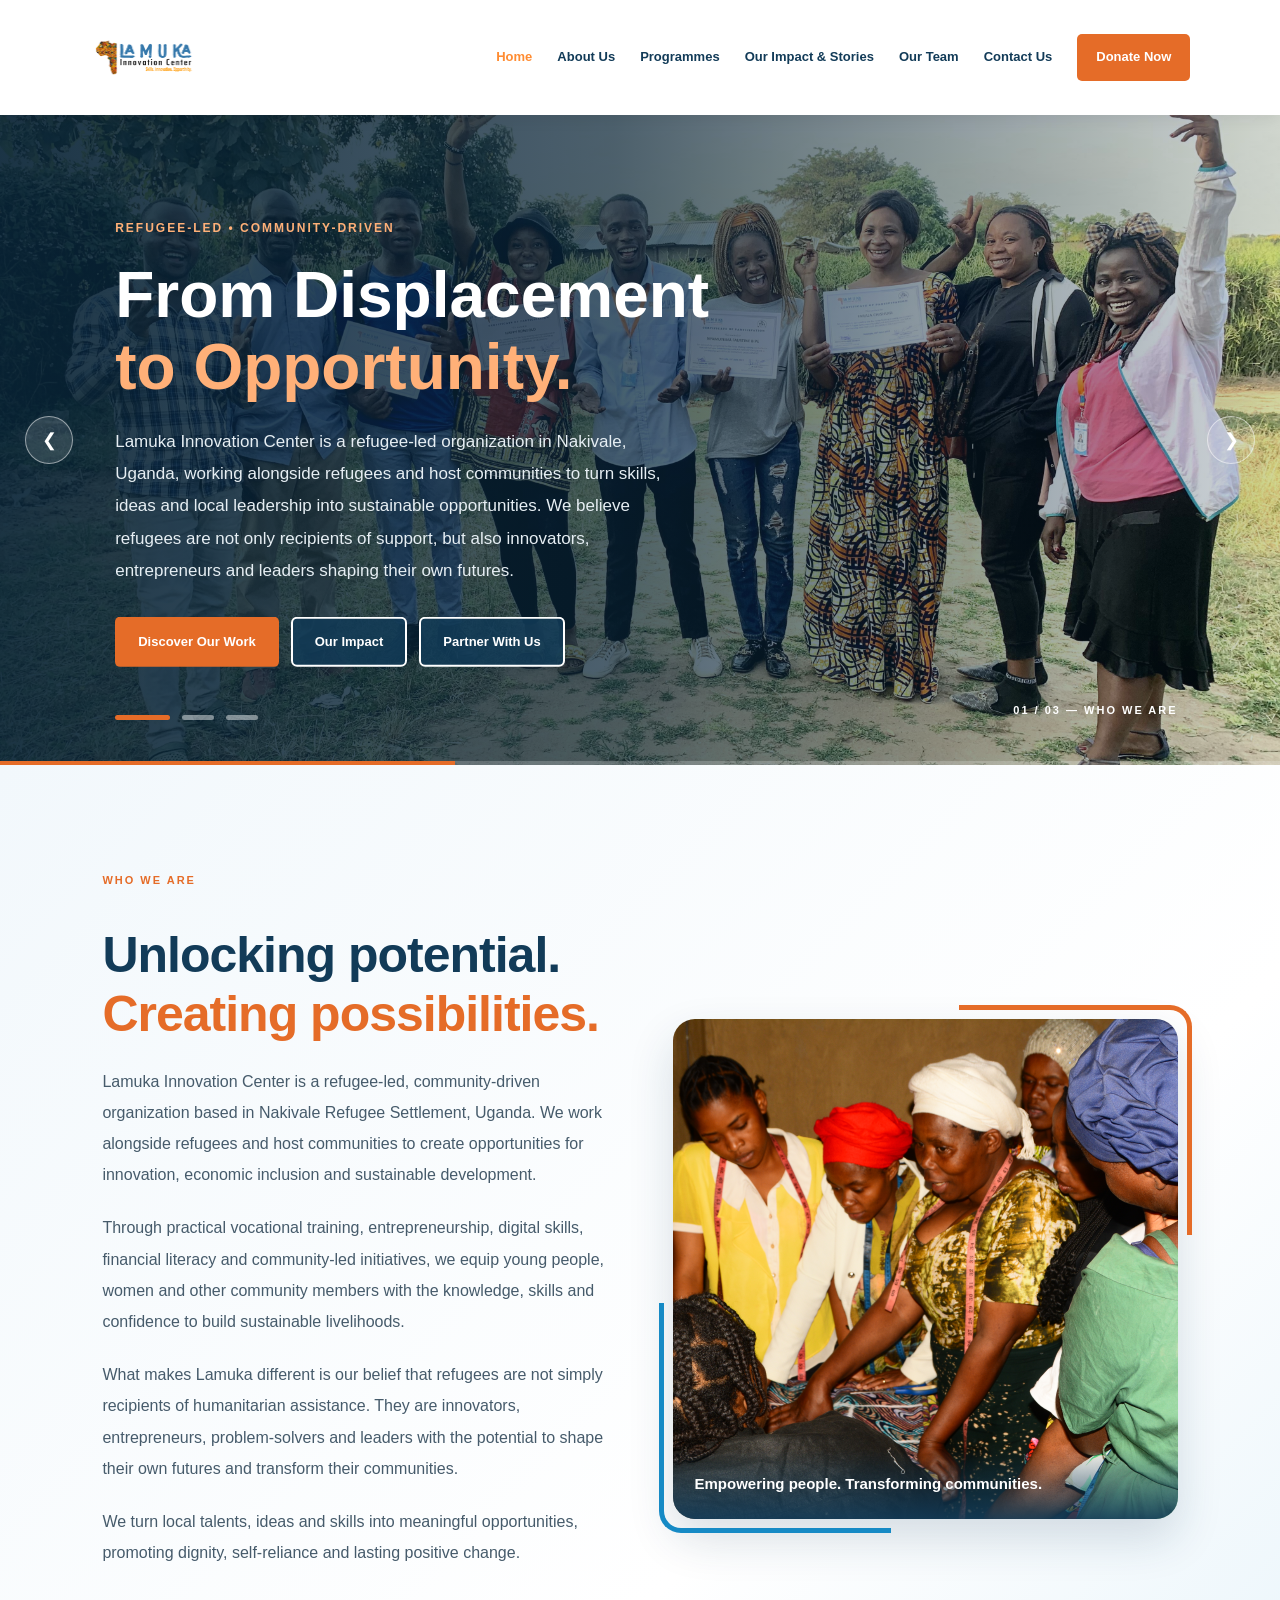
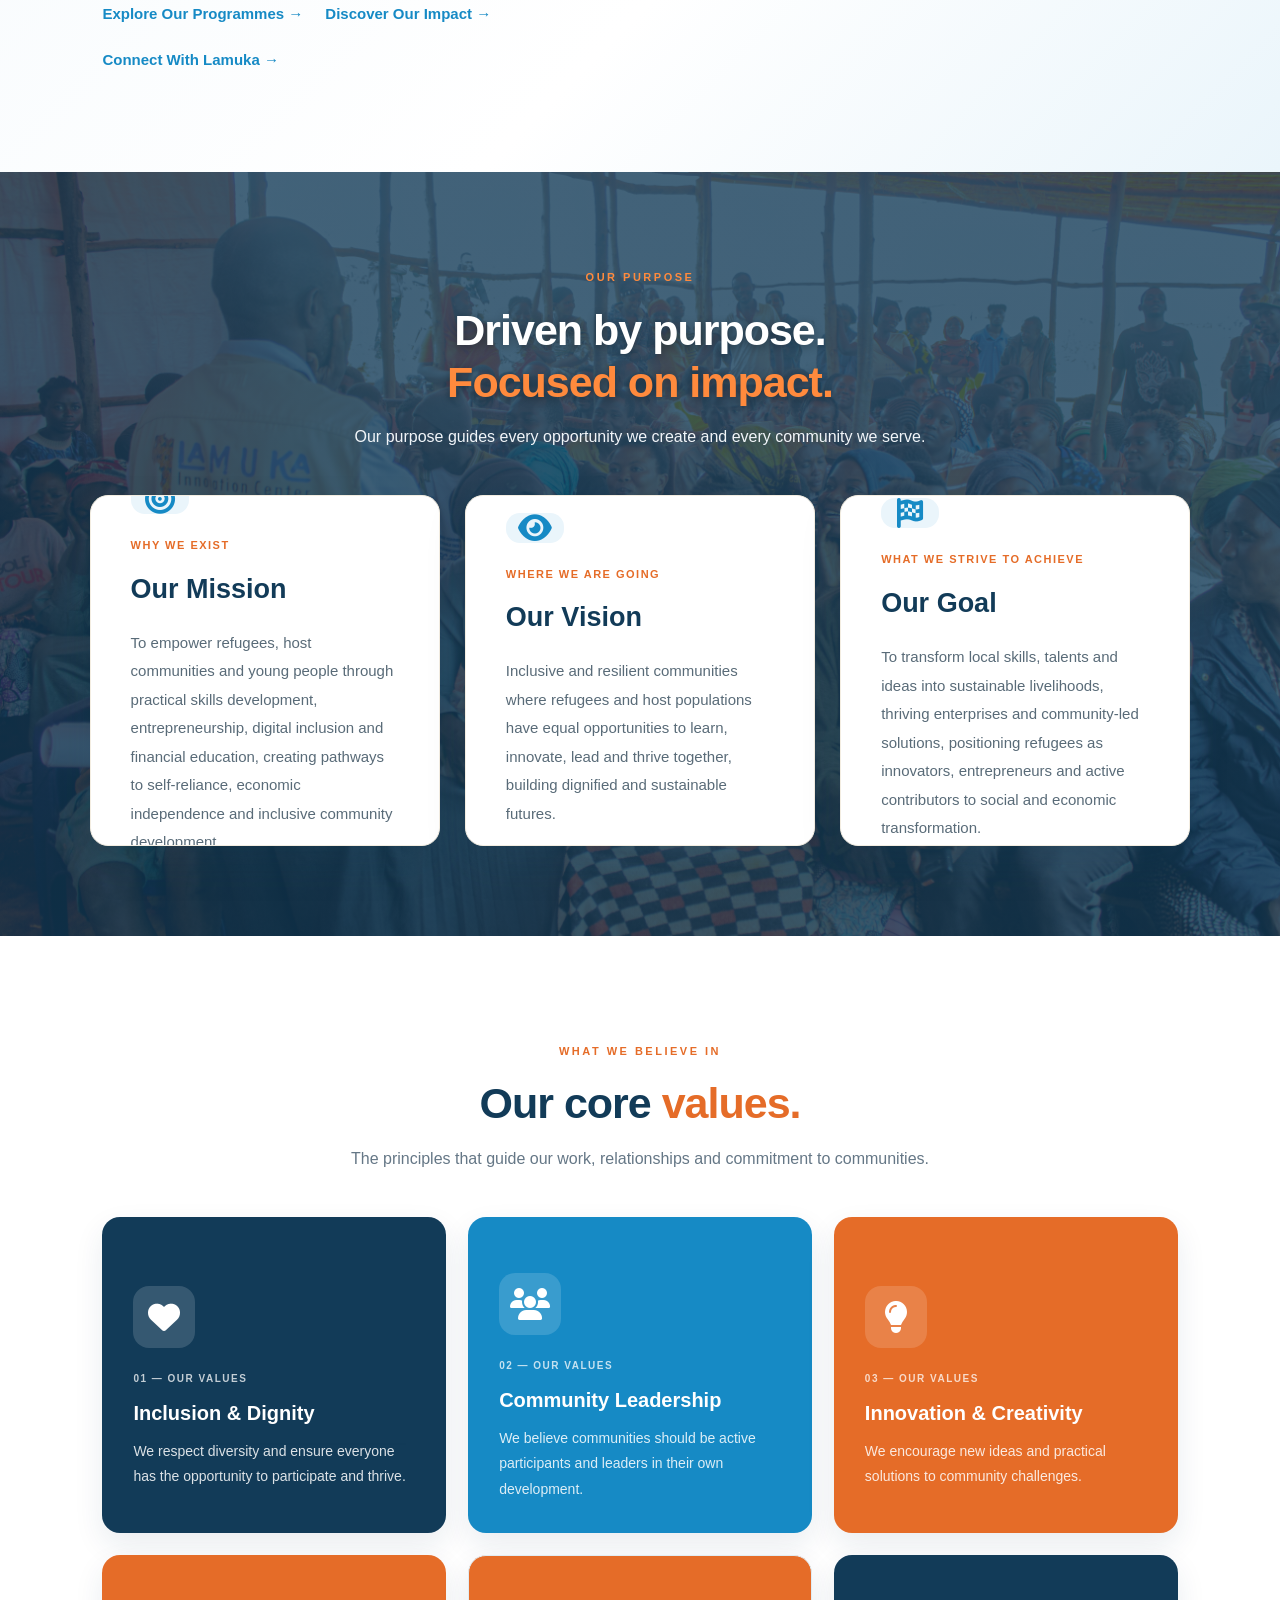
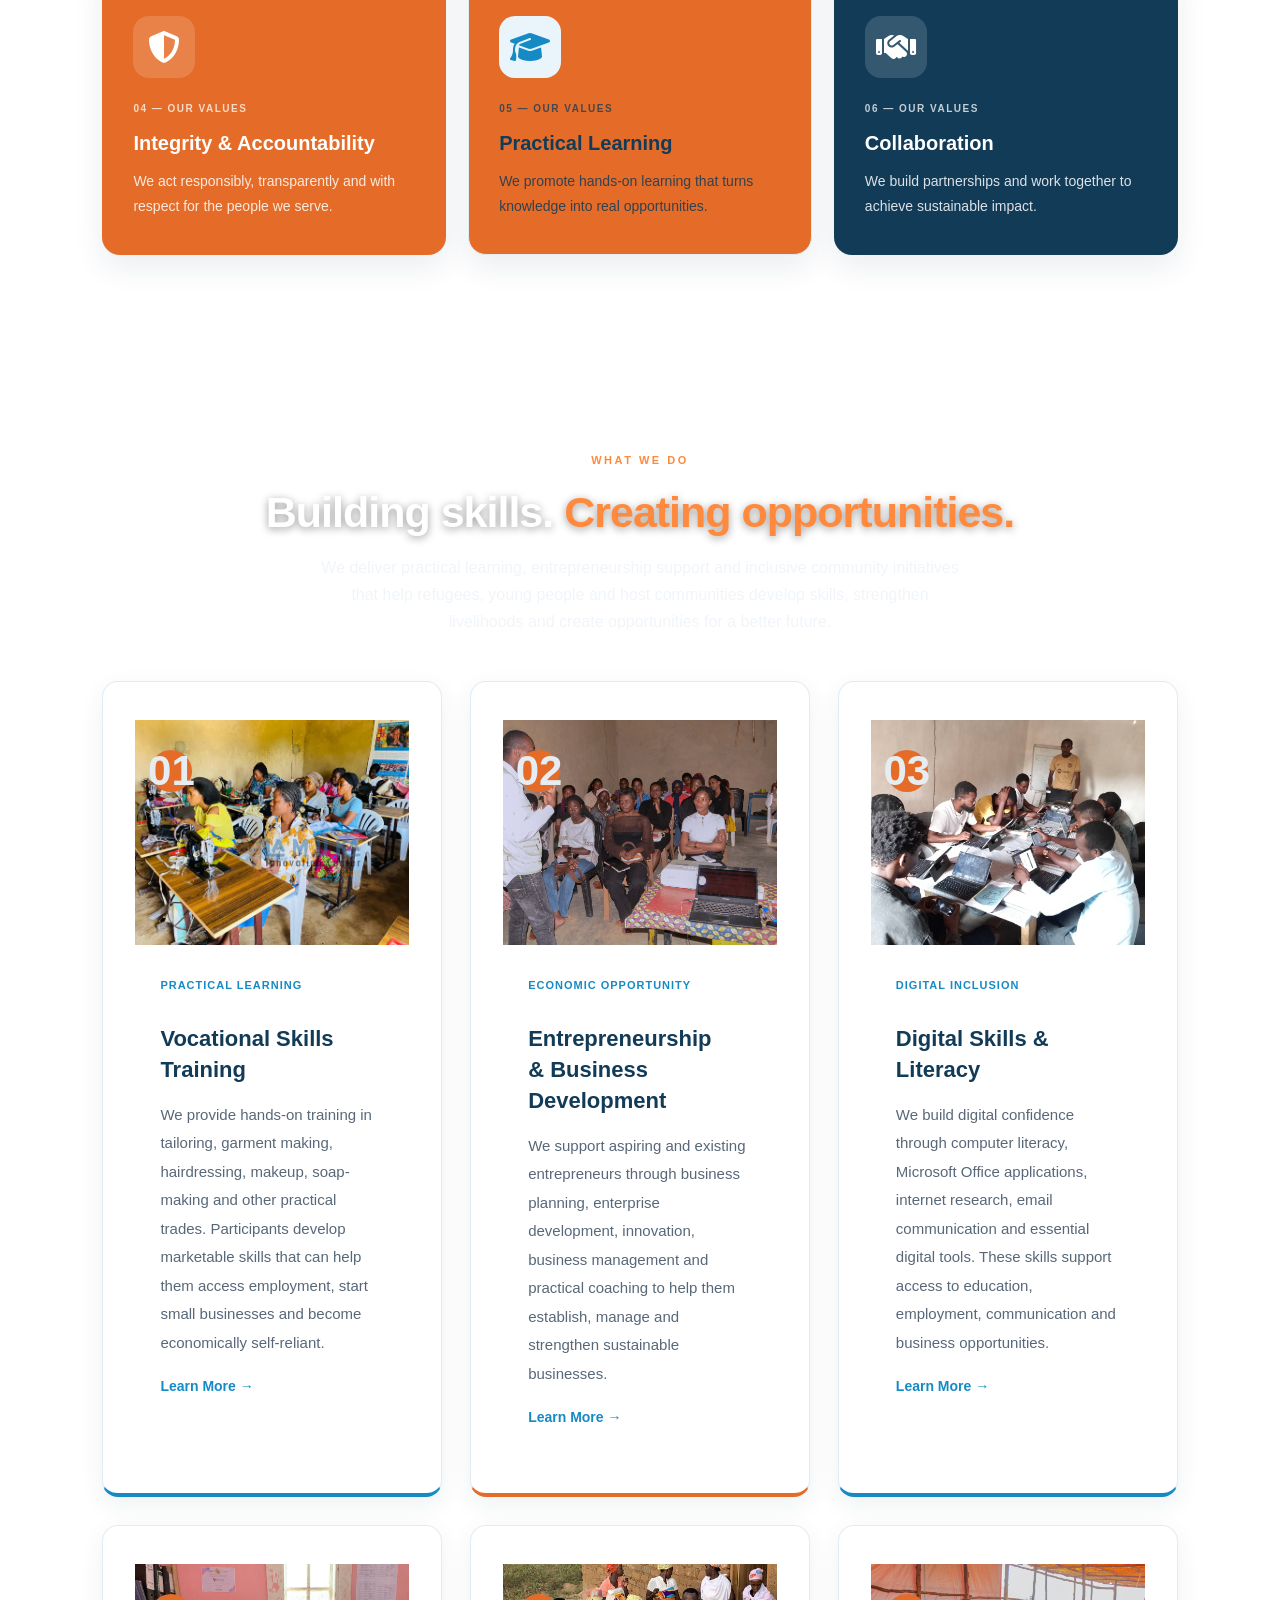
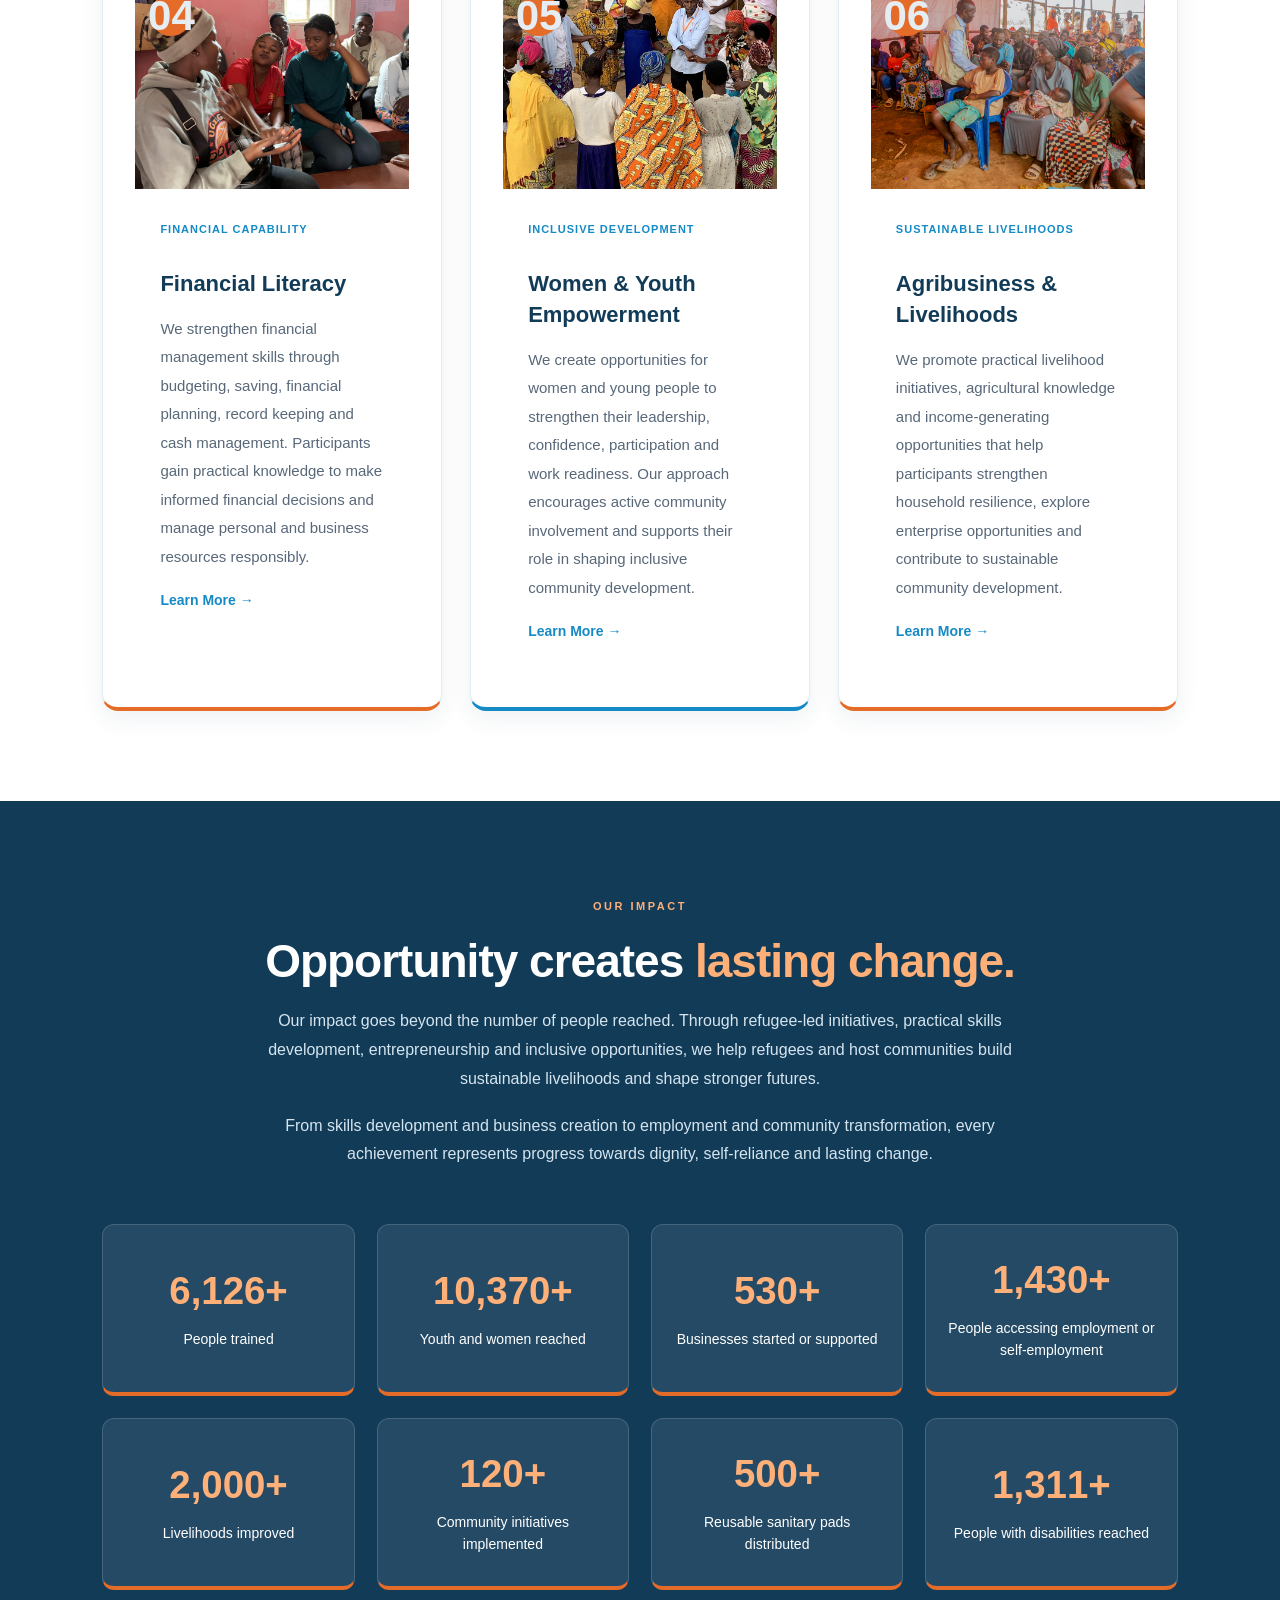
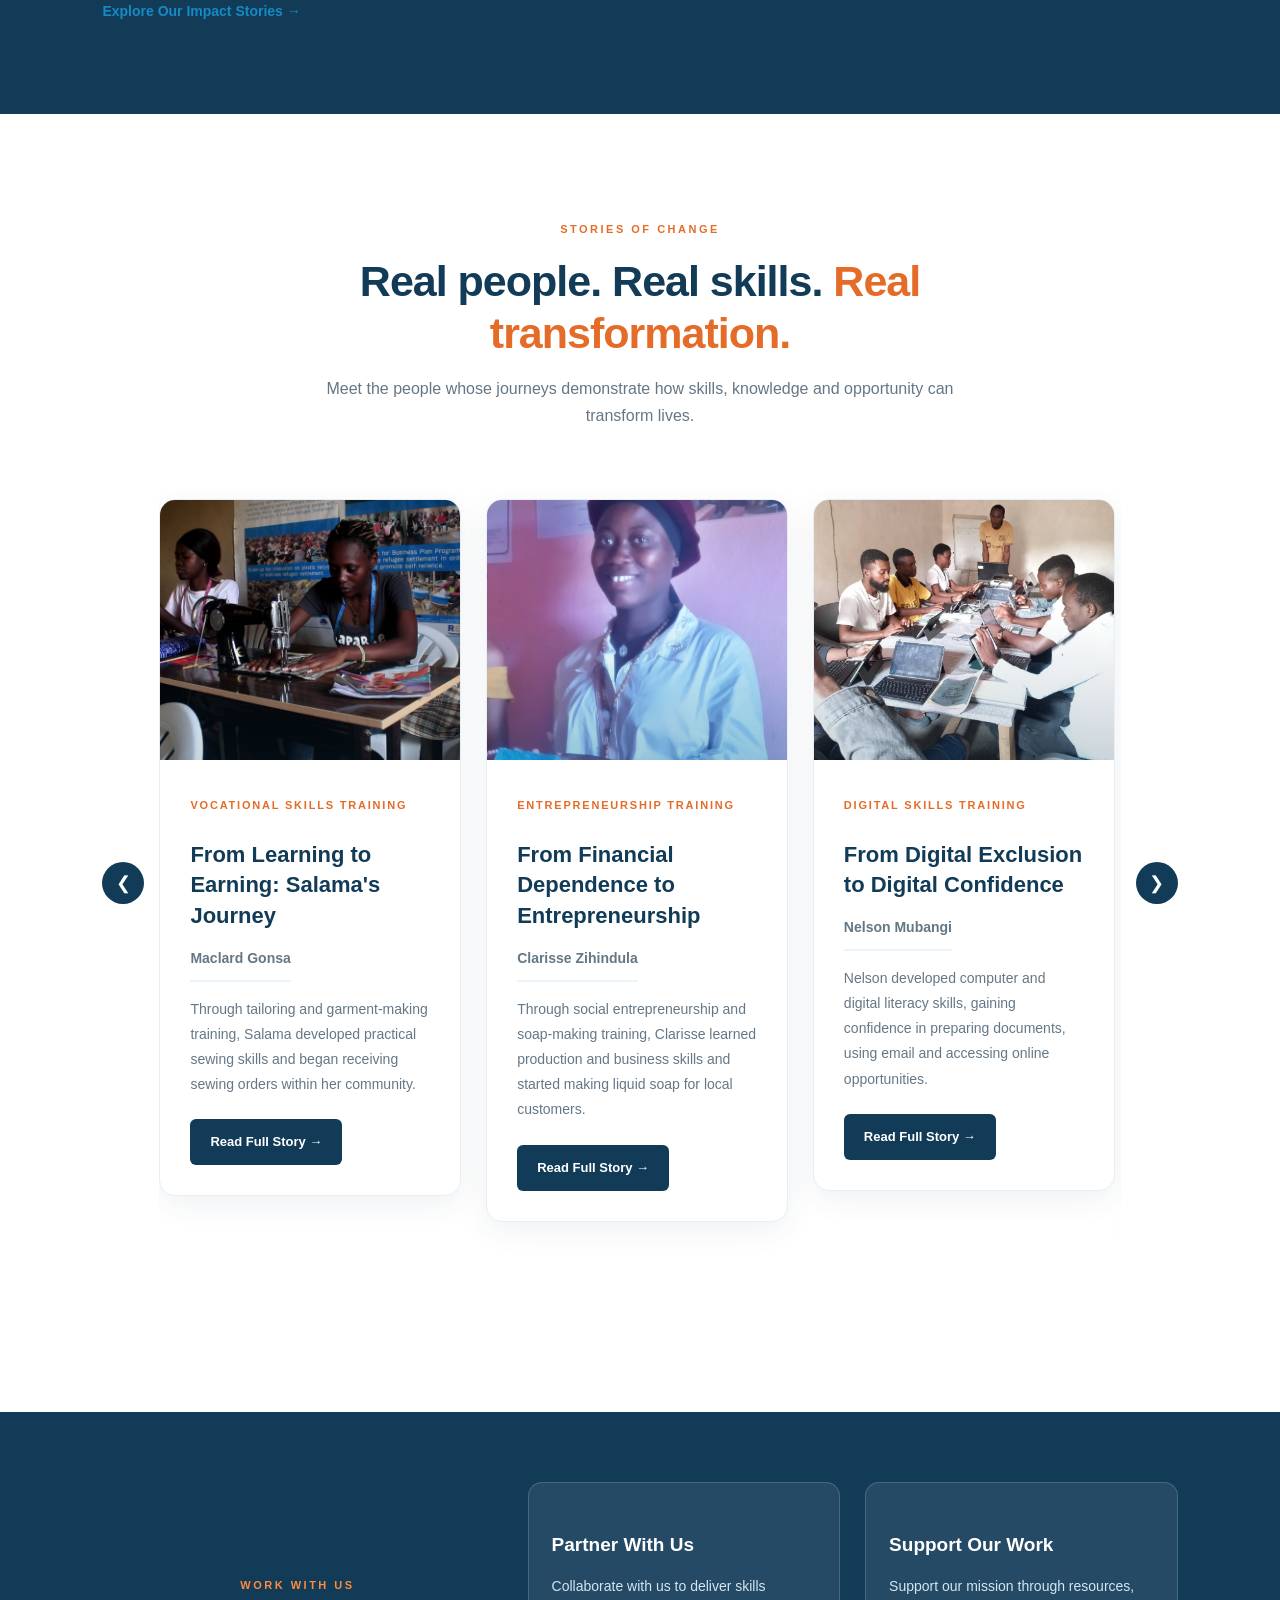
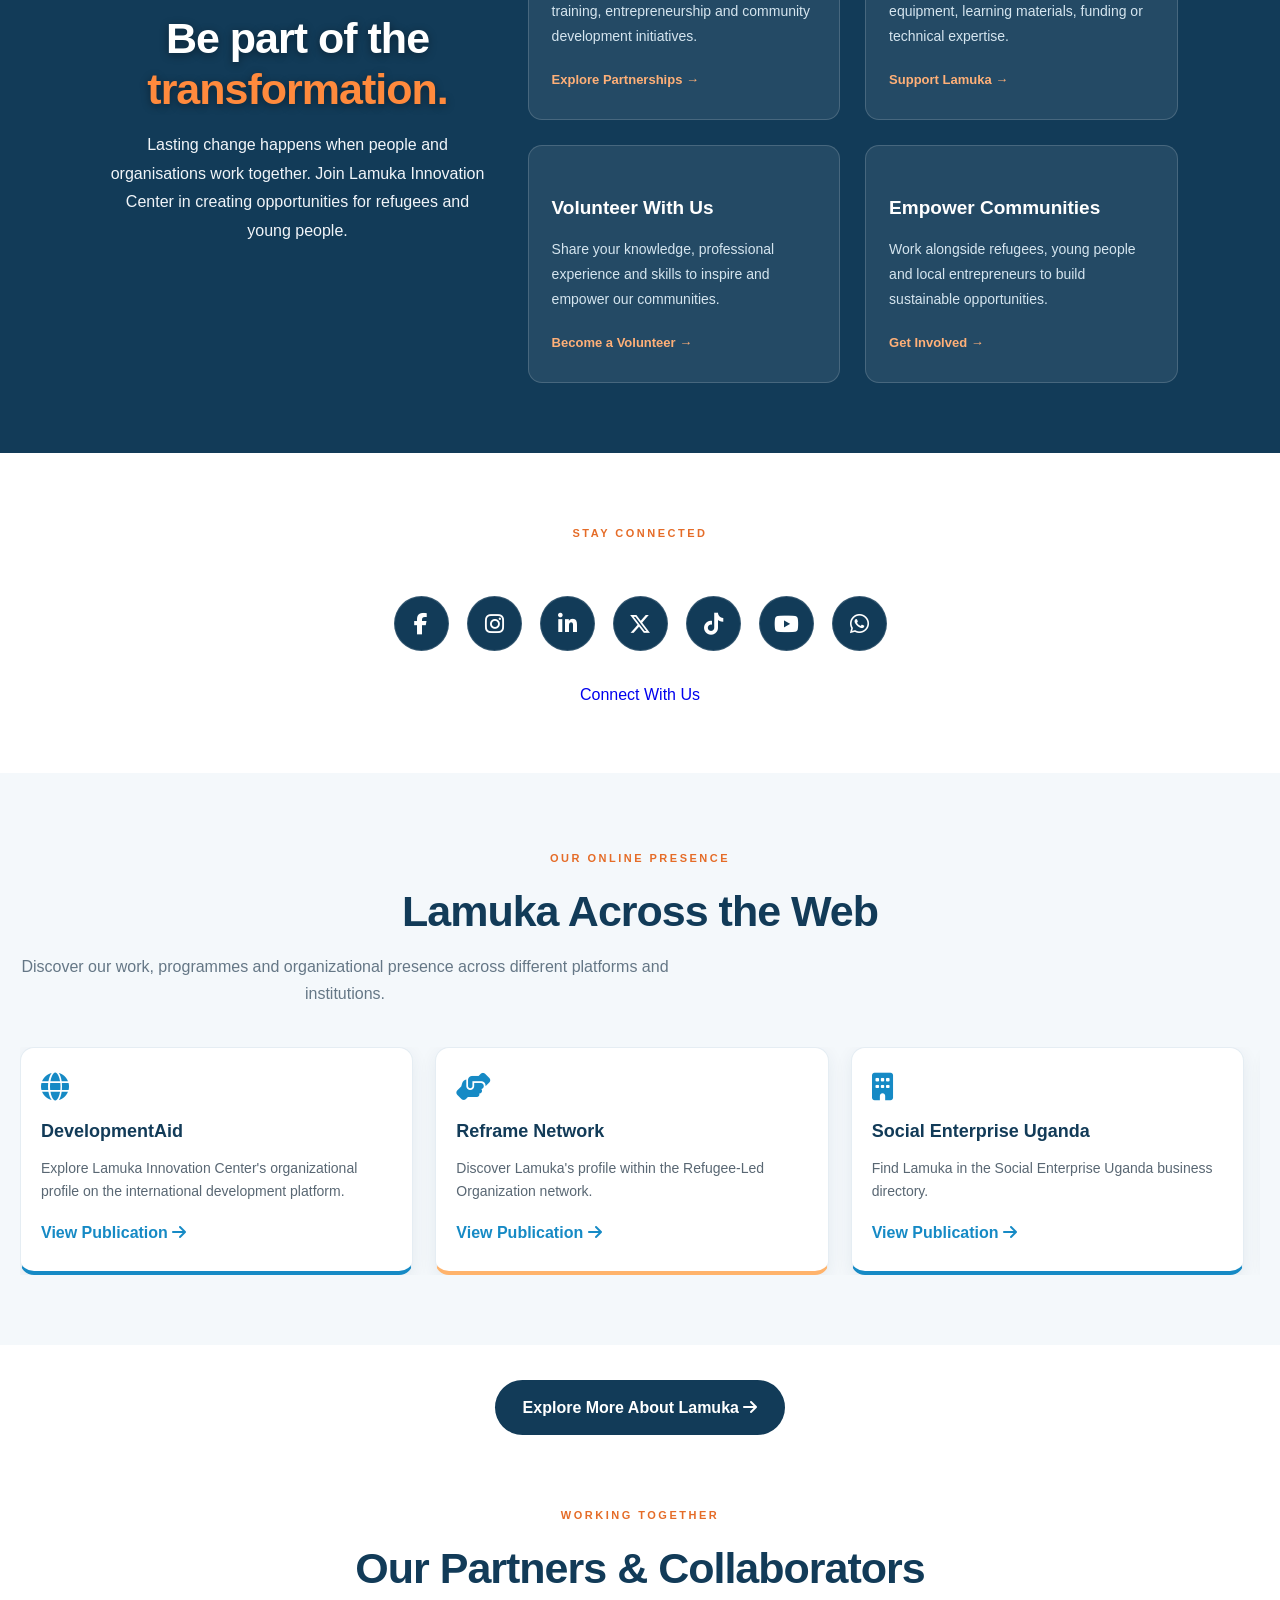
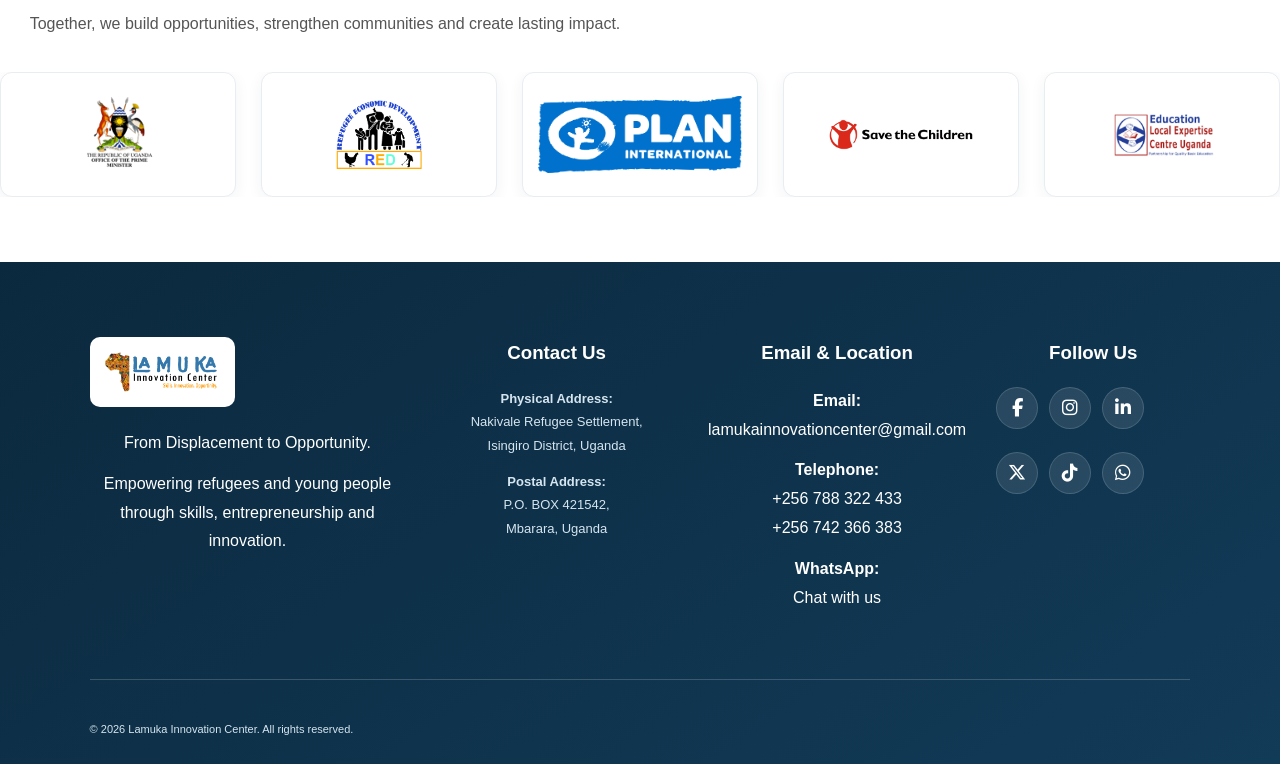
==== commit 542323e3: "Update index.html" ====
--- a/index.html
+++ b/index.html
@@ -592,6 +592,7 @@
 </section>
 
 
+
 <!-- OUR IMPACT -->
 <section class="impact-section section" id="impact">
 
@@ -606,41 +607,57 @@
 
     <p>
       Our impact goes beyond the number of people reached.
-      Through refugee-led initiatives, practical skills development
-      and inclusive opportunities, we support refugees, women,
-      young people and host communities to build sustainable
-      livelihoods and shape stronger futures.
+      Through refugee-led initiatives, practical skills development,
+      entrepreneurship and inclusive opportunities, we help refugees
+      and host communities build sustainable livelihoods and
+      shape stronger futures.
     </p>
 
     <p>
-      Every person trained, every opportunity created and every
-      community empowered represents progress towards dignity,
-      self-reliance and lasting positive change.
+      From skills development and business creation to employment
+      and community transformation, every achievement represents
+      progress towards dignity, self-reliance and lasting change.
     </p>
 
   </div>
 
   <div class="impact-grid">
 
-    <!-- PEOPLE TRAINED -->
     <div class="impact-item">
       <strong class="count-number" data-target="6126">0+</strong>
       <span>People trained</span>
     </div>
 
-    <!-- YOUTH AND WOMEN REACHED -->
     <div class="impact-item">
       <strong class="count-number" data-target="10370">0+</strong>
       <span>Youth and women reached</span>
     </div>
 
-    <!-- SANITARY PADS DISTRIBUTED -->
+    <div class="impact-item">
+      <strong class="count-number" data-target="530">0+</strong>
+      <span>Businesses started or supported</span>
+    </div>
+
+    <div class="impact-item">
+      <strong class="count-number" data-target="1430">0+</strong>
+      <span>People accessing employment or self-employment</span>
+    </div>
+
+    <div class="impact-item">
+      <strong class="count-number" data-target="2000">0+</strong>
+      <span>Livelihoods improved</span>
+    </div>
+
+    <div class="impact-item">
+      <strong class="count-number" data-target="120">0+</strong>
+      <span>Community initiatives implemented</span>
+    </div>
+
     <div class="impact-item">
       <strong class="count-number" data-target="500">0+</strong>
       <span>Reusable sanitary pads distributed</span>
     </div>
 
-    <!-- PERSONS WITH DISABILITIES REACHED -->
     <div class="impact-item">
       <strong class="count-number" data-target="1311">0+</strong>
       <span>People with disabilities reached</span>
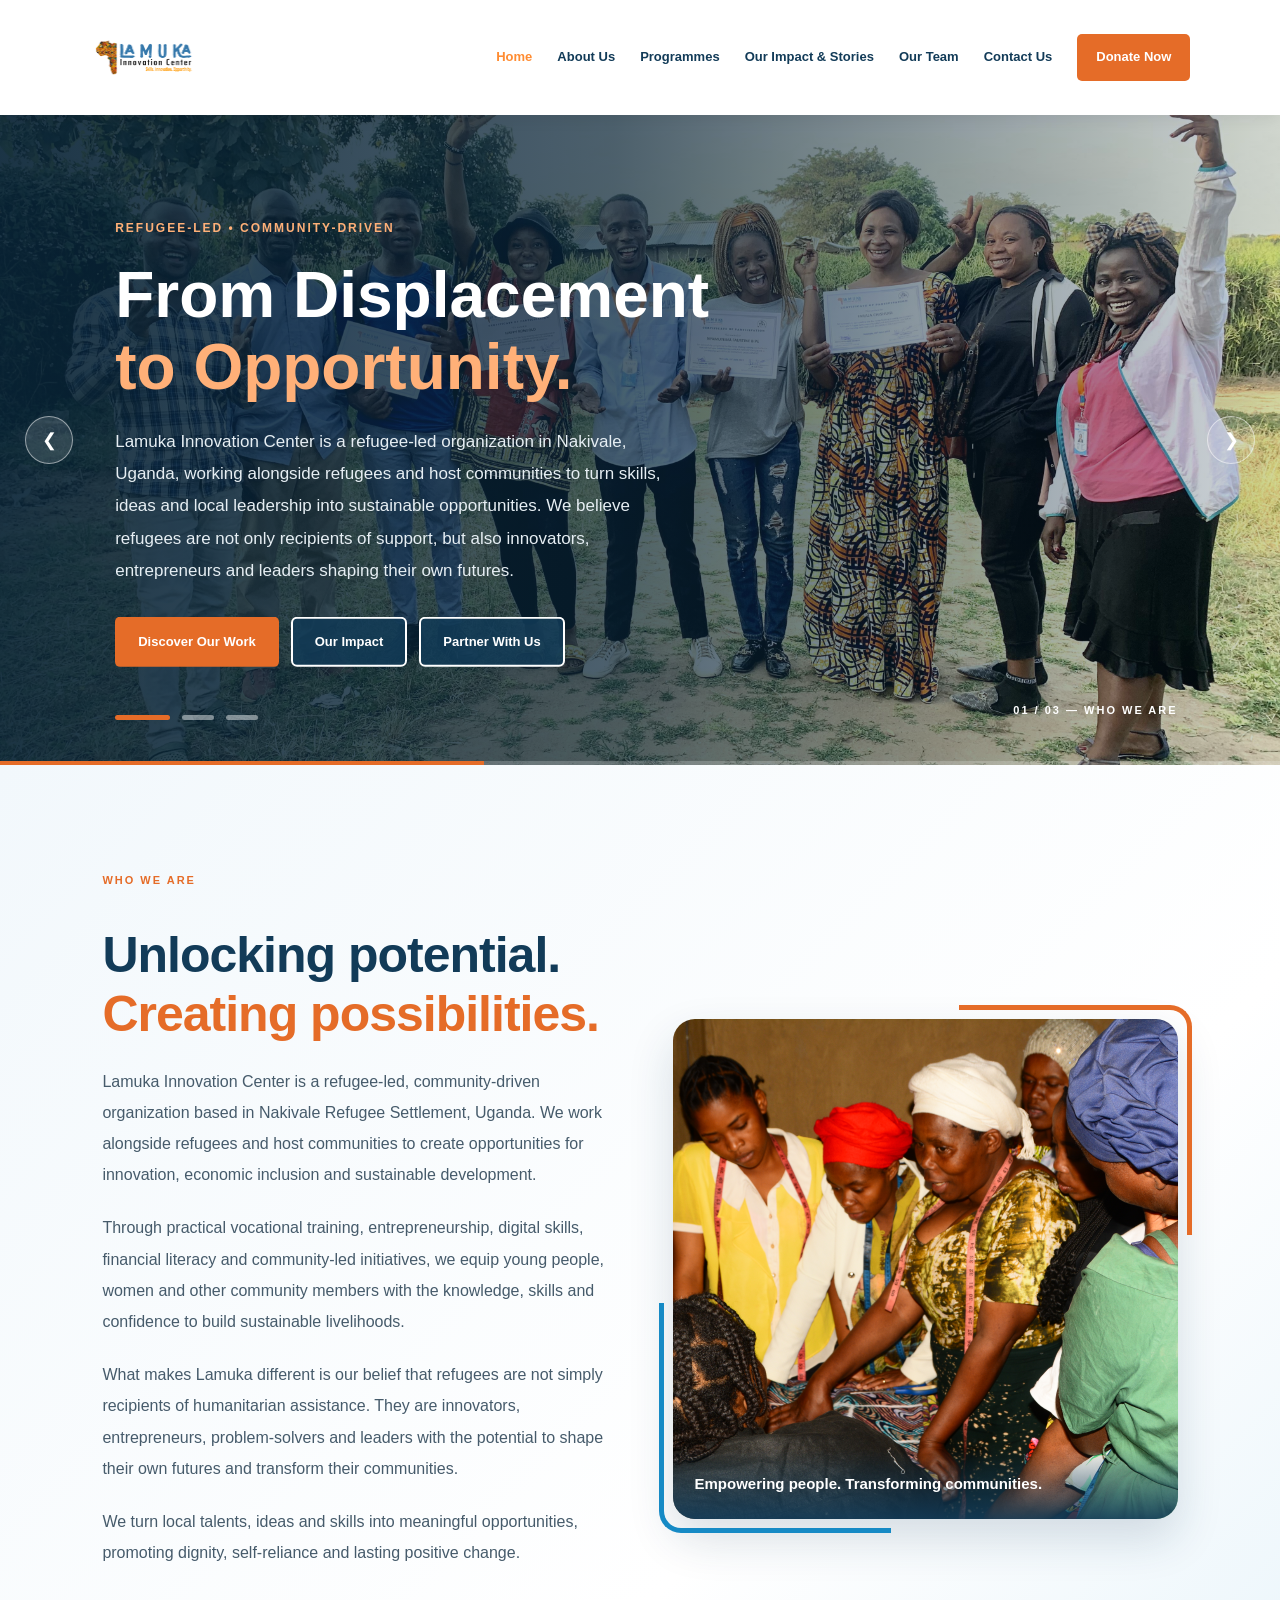
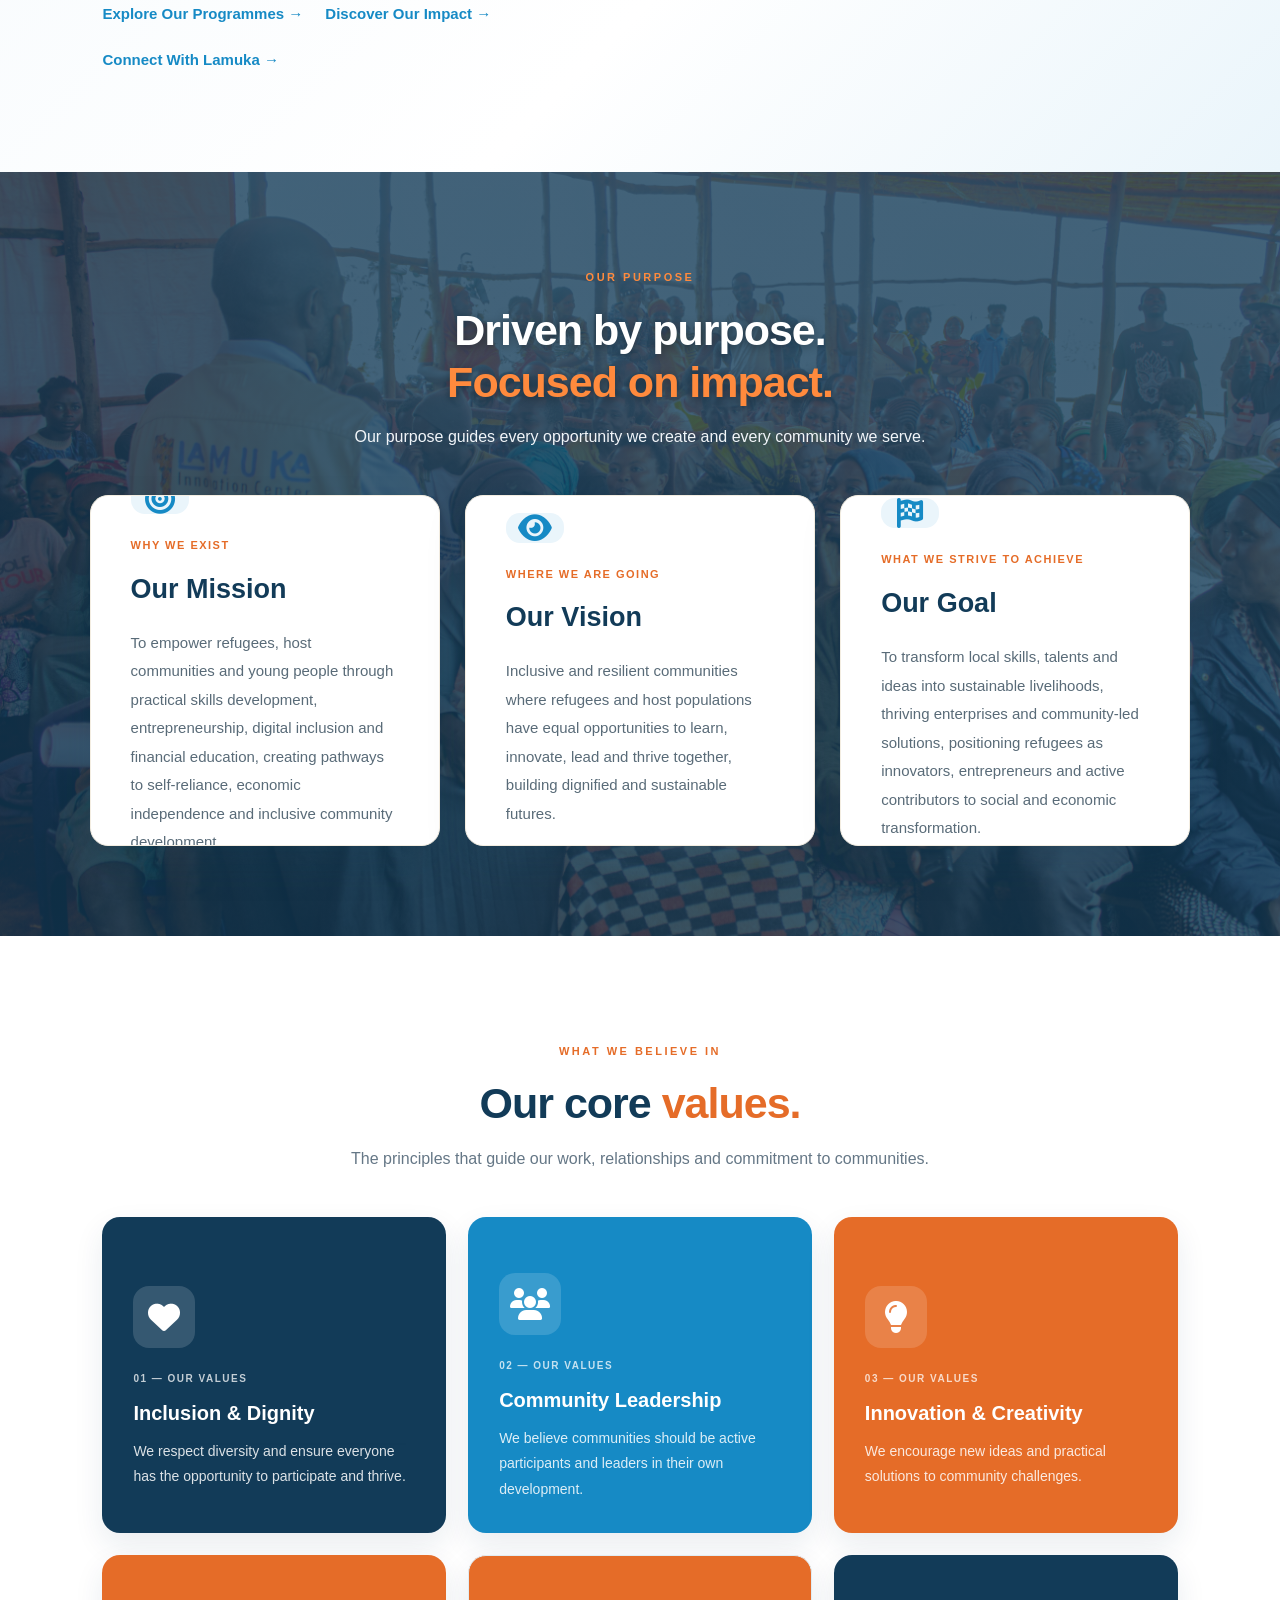
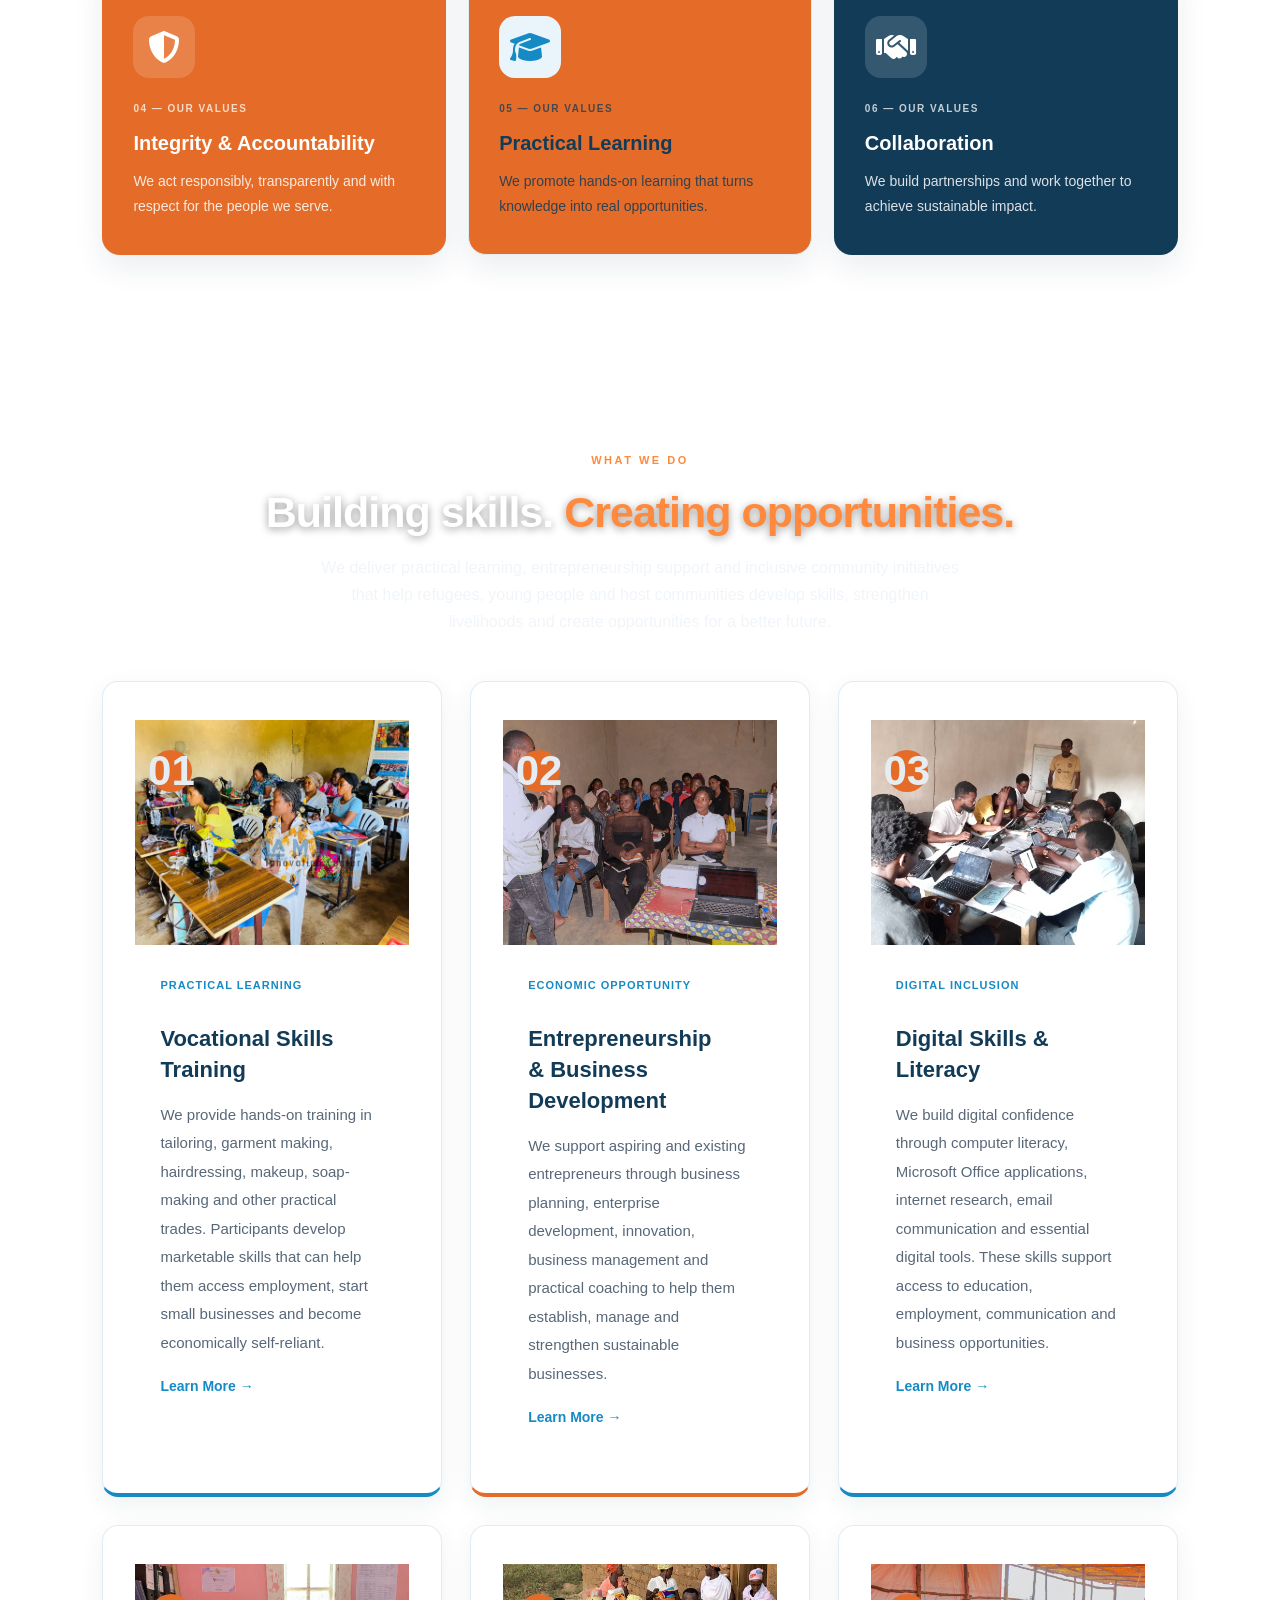
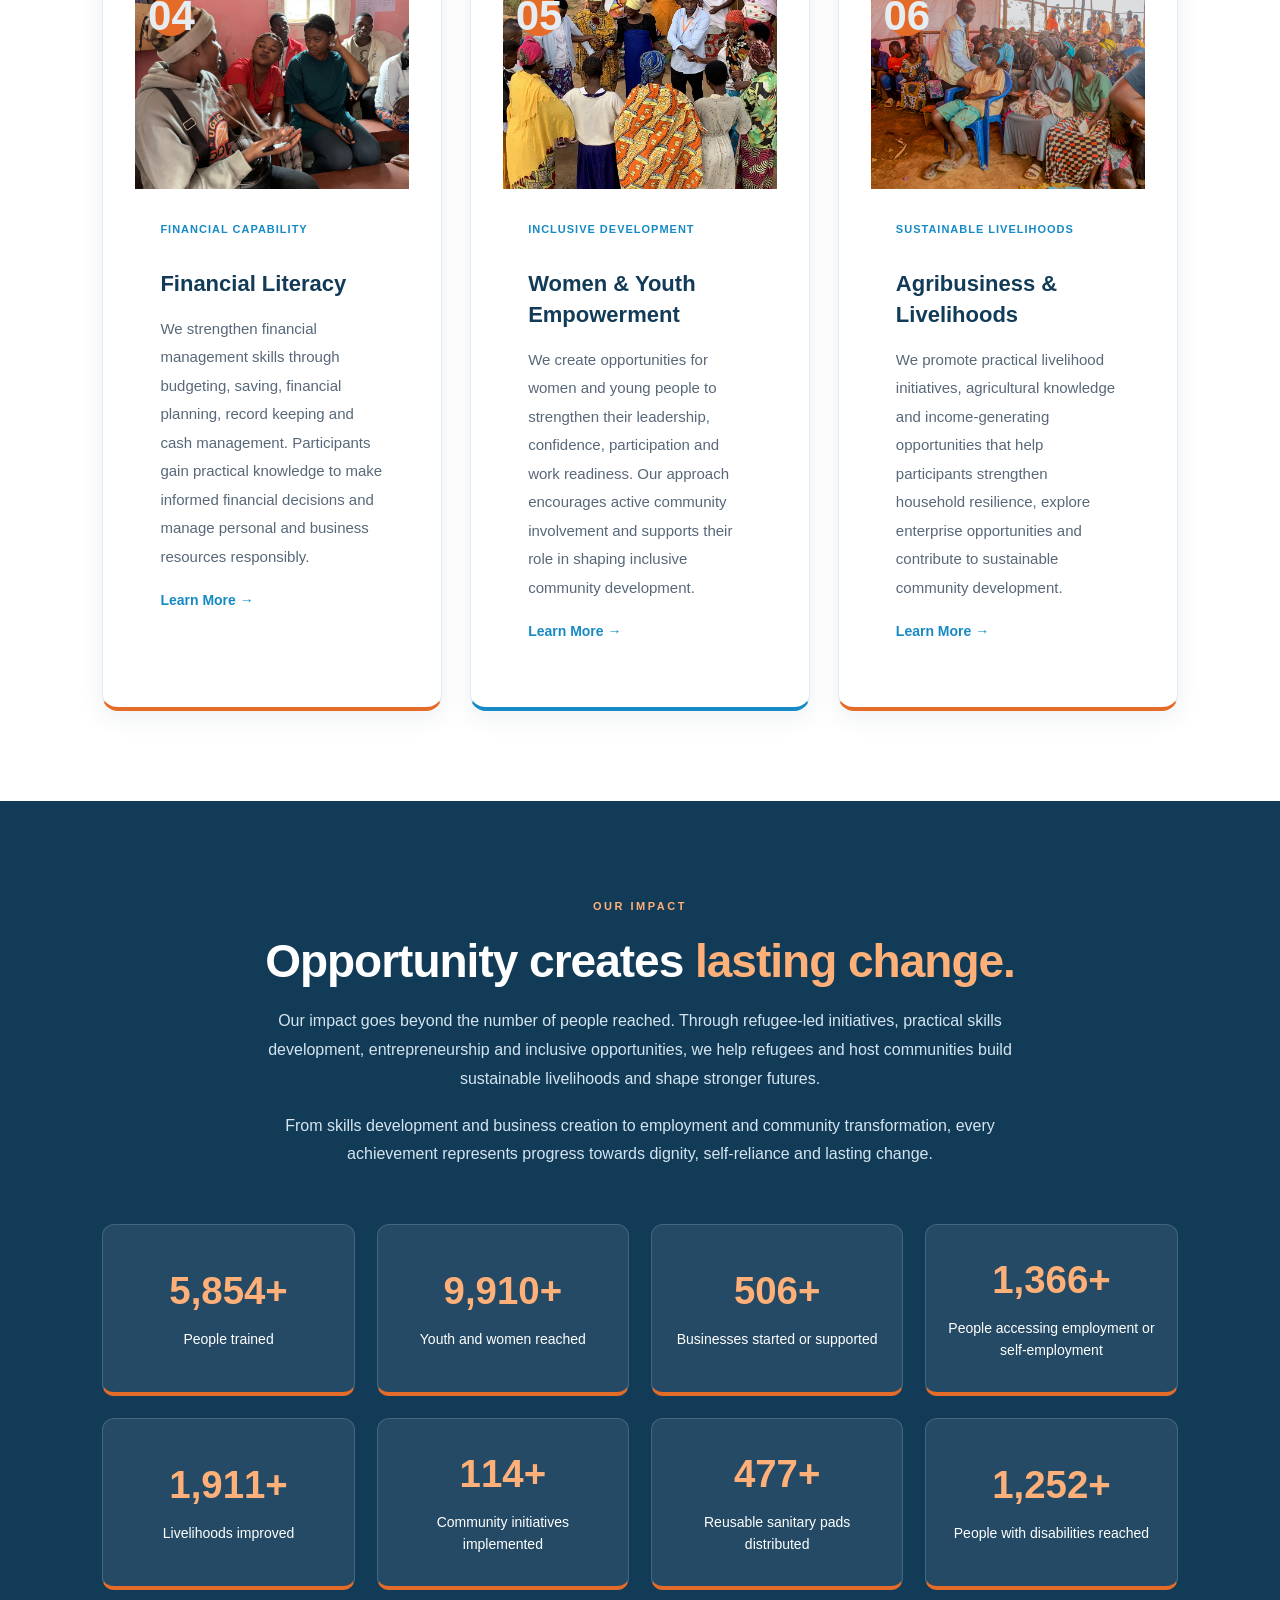
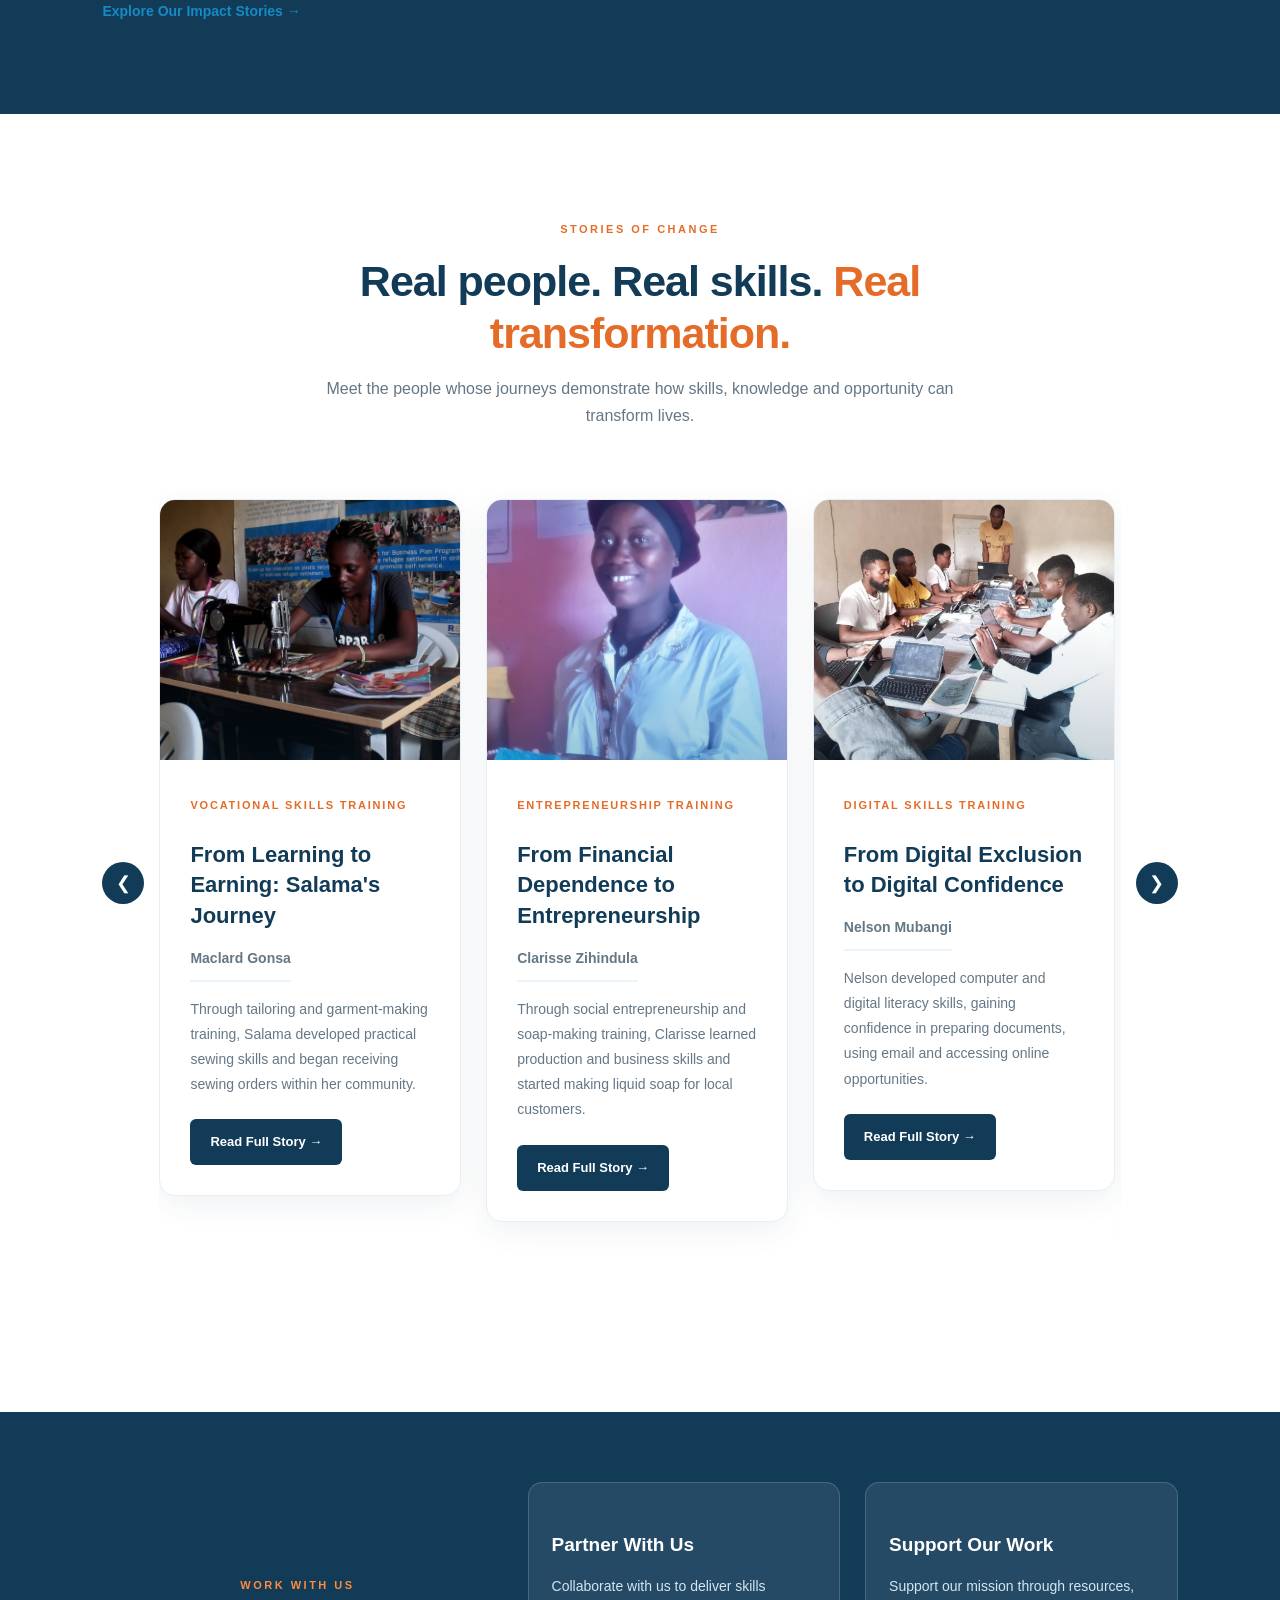
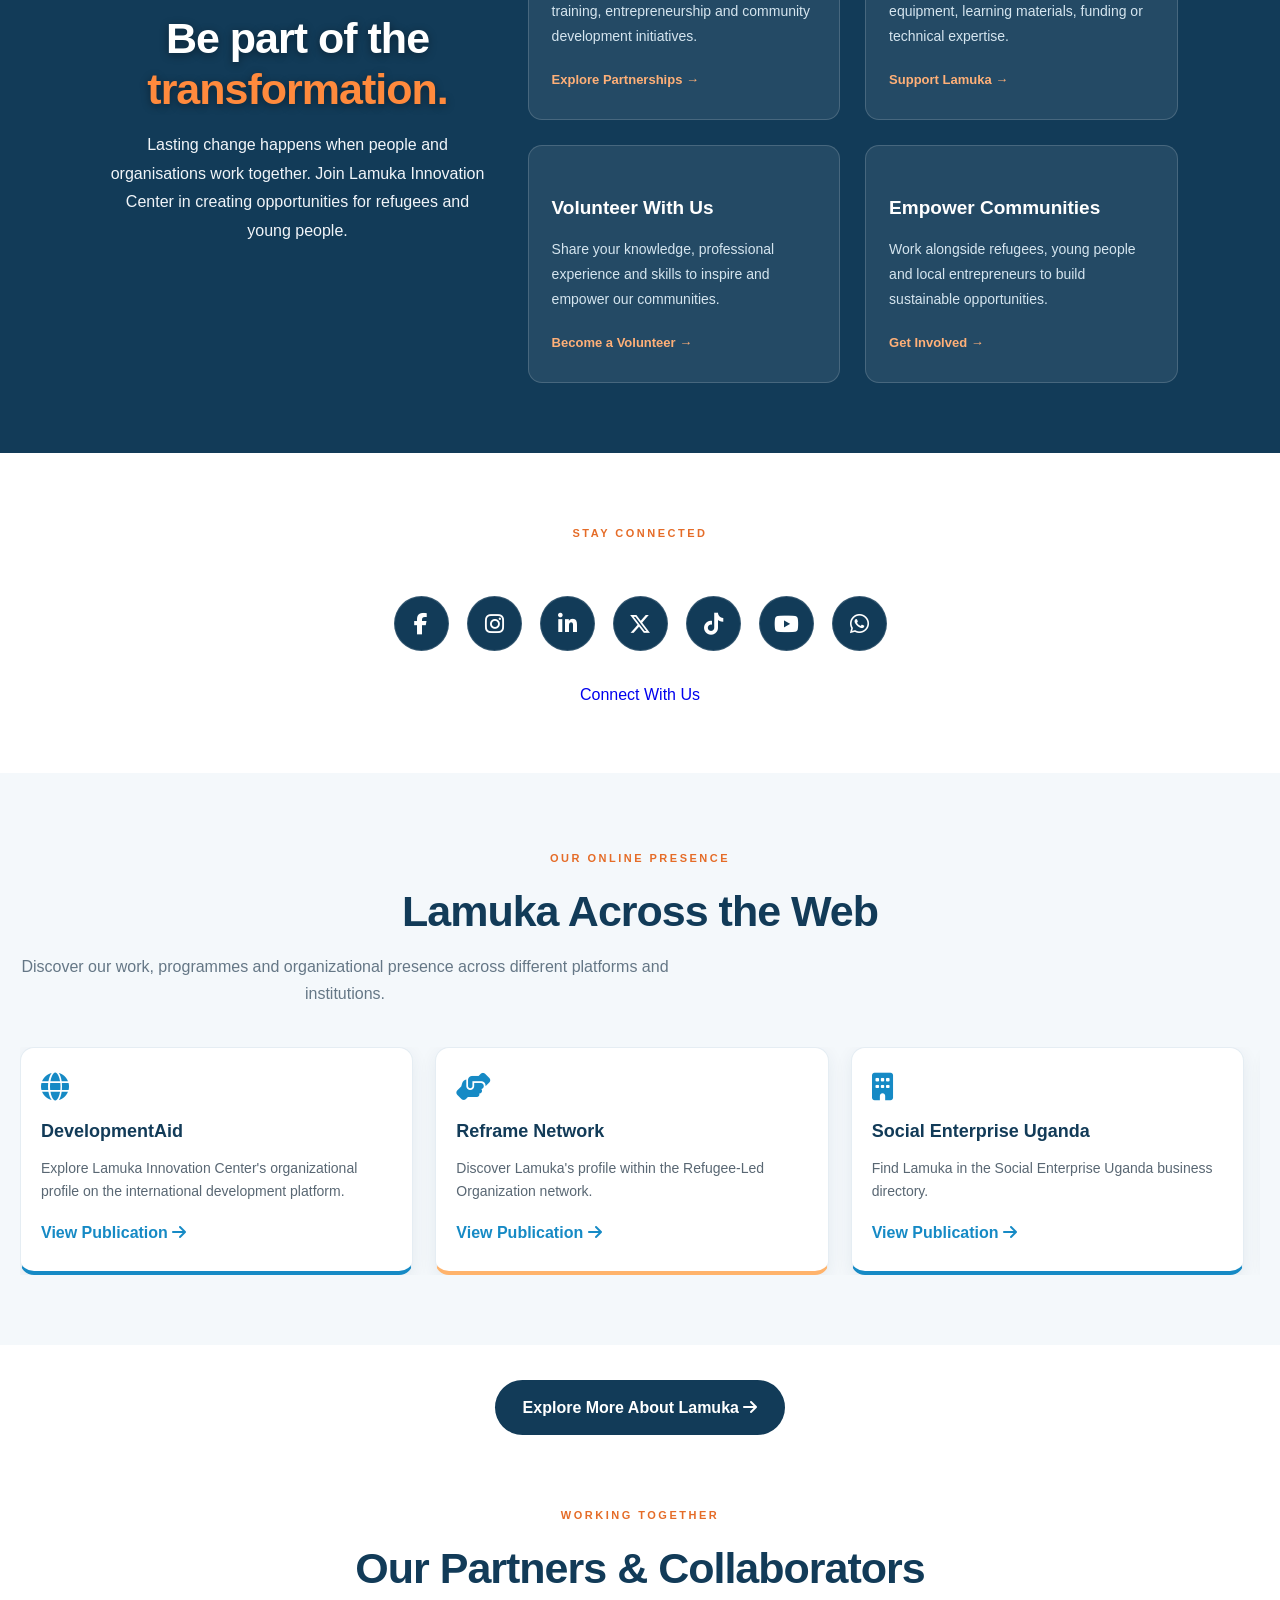
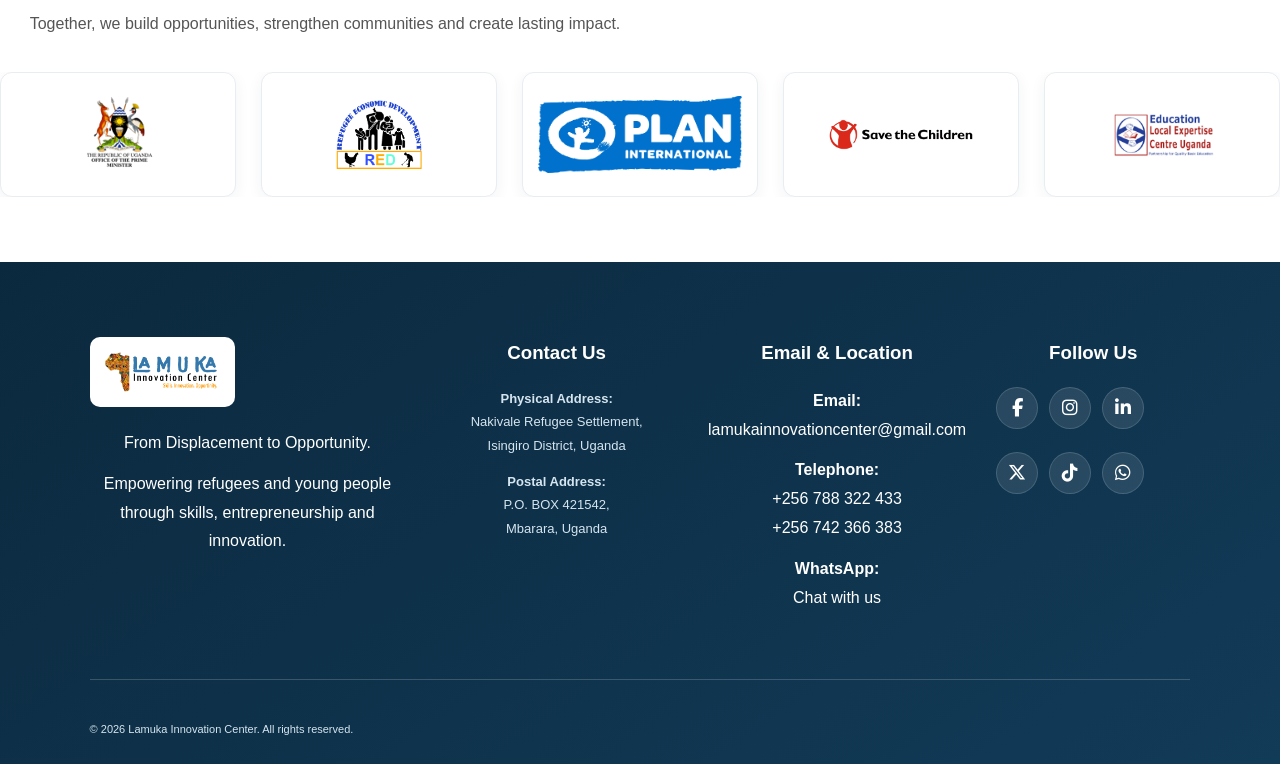
==== commit 6a812ab5: "Update index.html" ====
--- a/index.html
+++ b/index.html
@@ -673,9 +673,6 @@
 
 </section>
 
-
-    
-<!-- STORIES -->
 <!-- PARTICIPANT SUCCESS STORIES -->
 <section class="section stories" id="stories">
 
@@ -910,9 +907,6 @@
   <p class="stories-note"></p>
 
 </section>
-
-
-
 
 <!-- GET INVOLVED & PARTNERSHIPS -->
 <section class="get-involved section" id="get-involved">
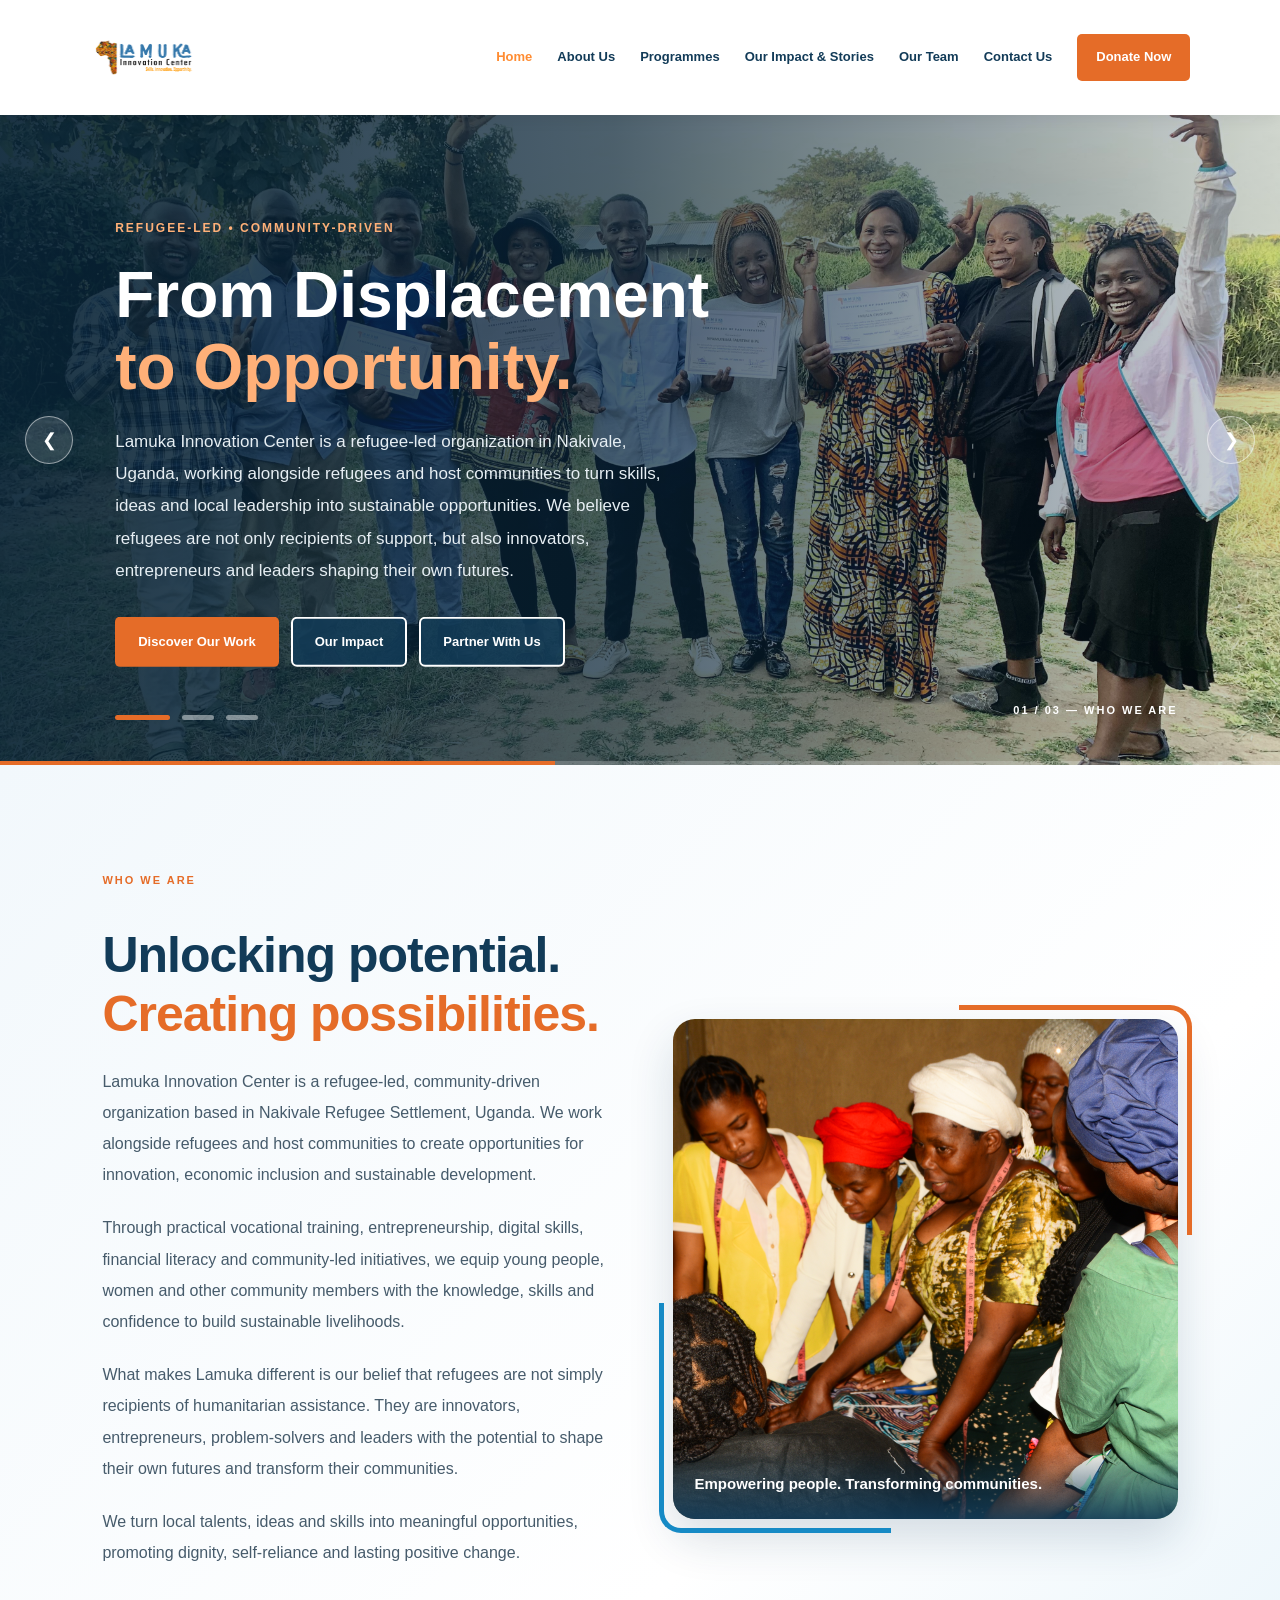
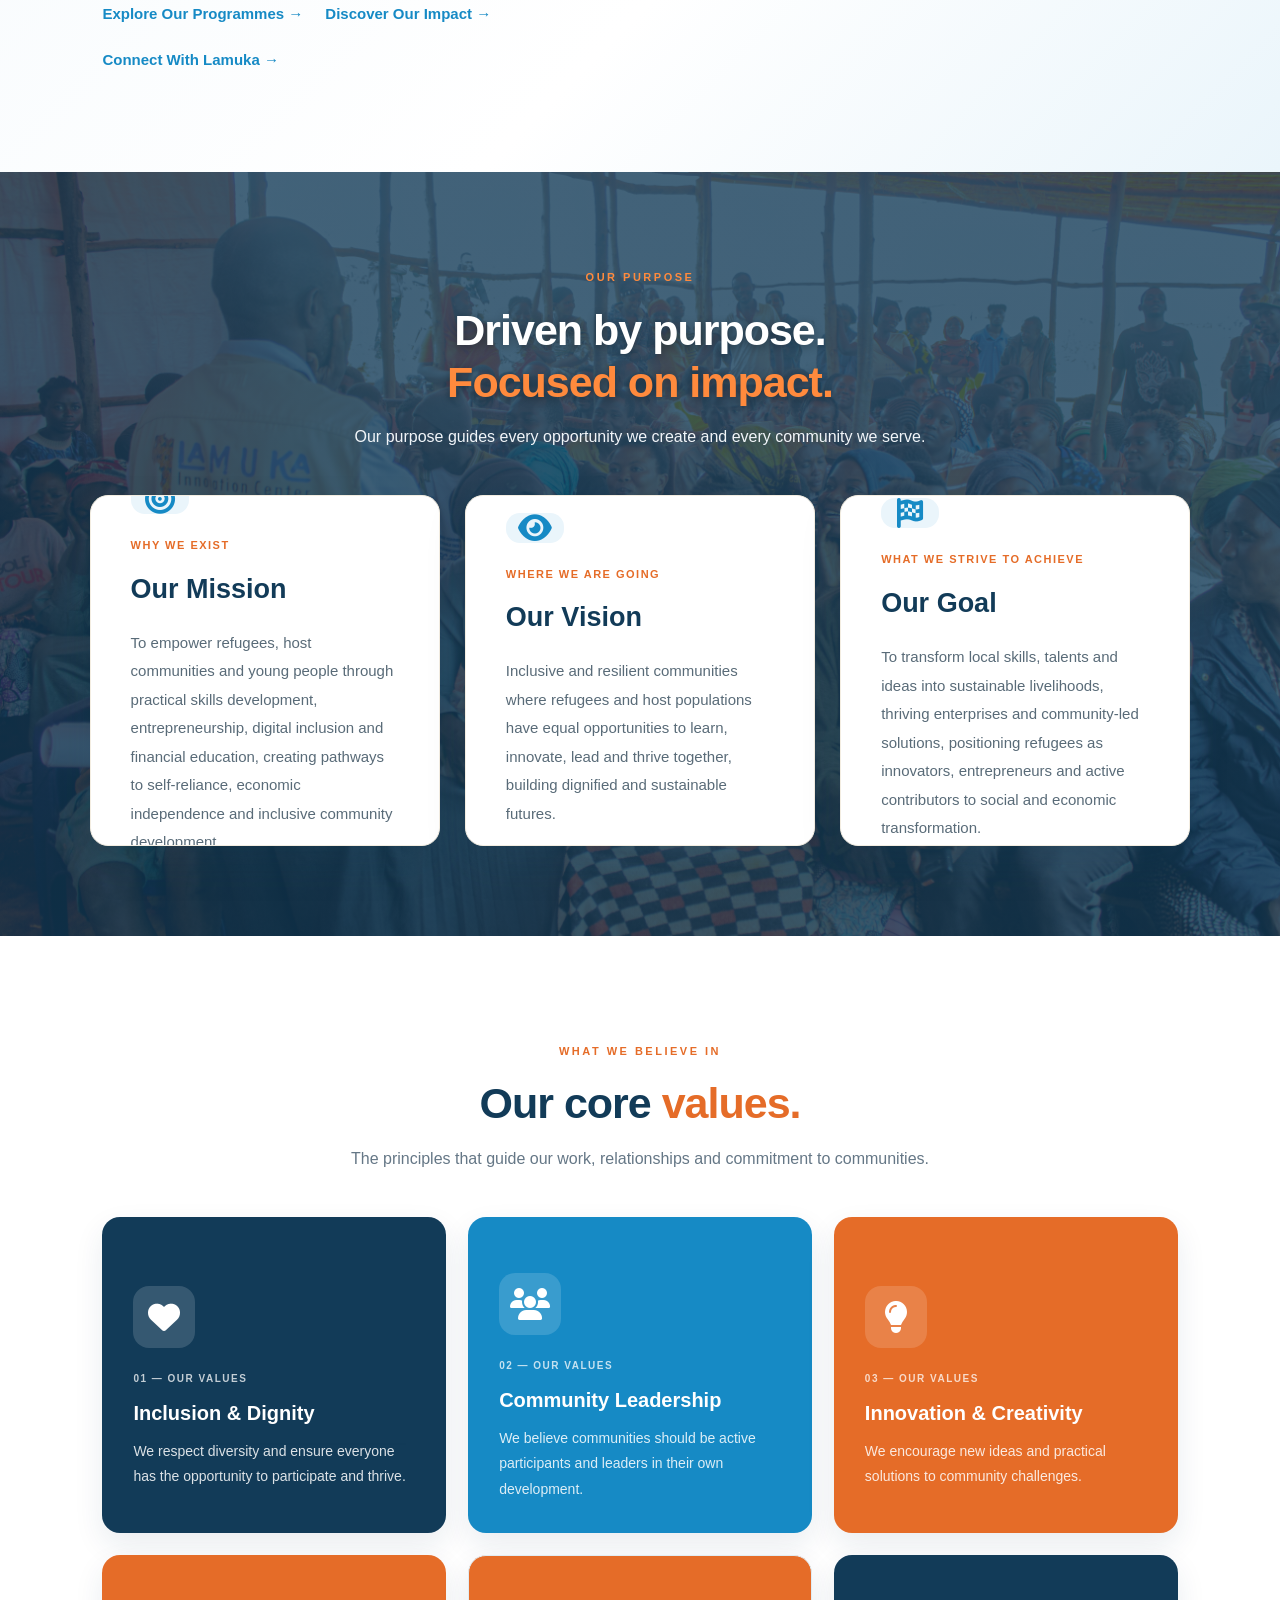
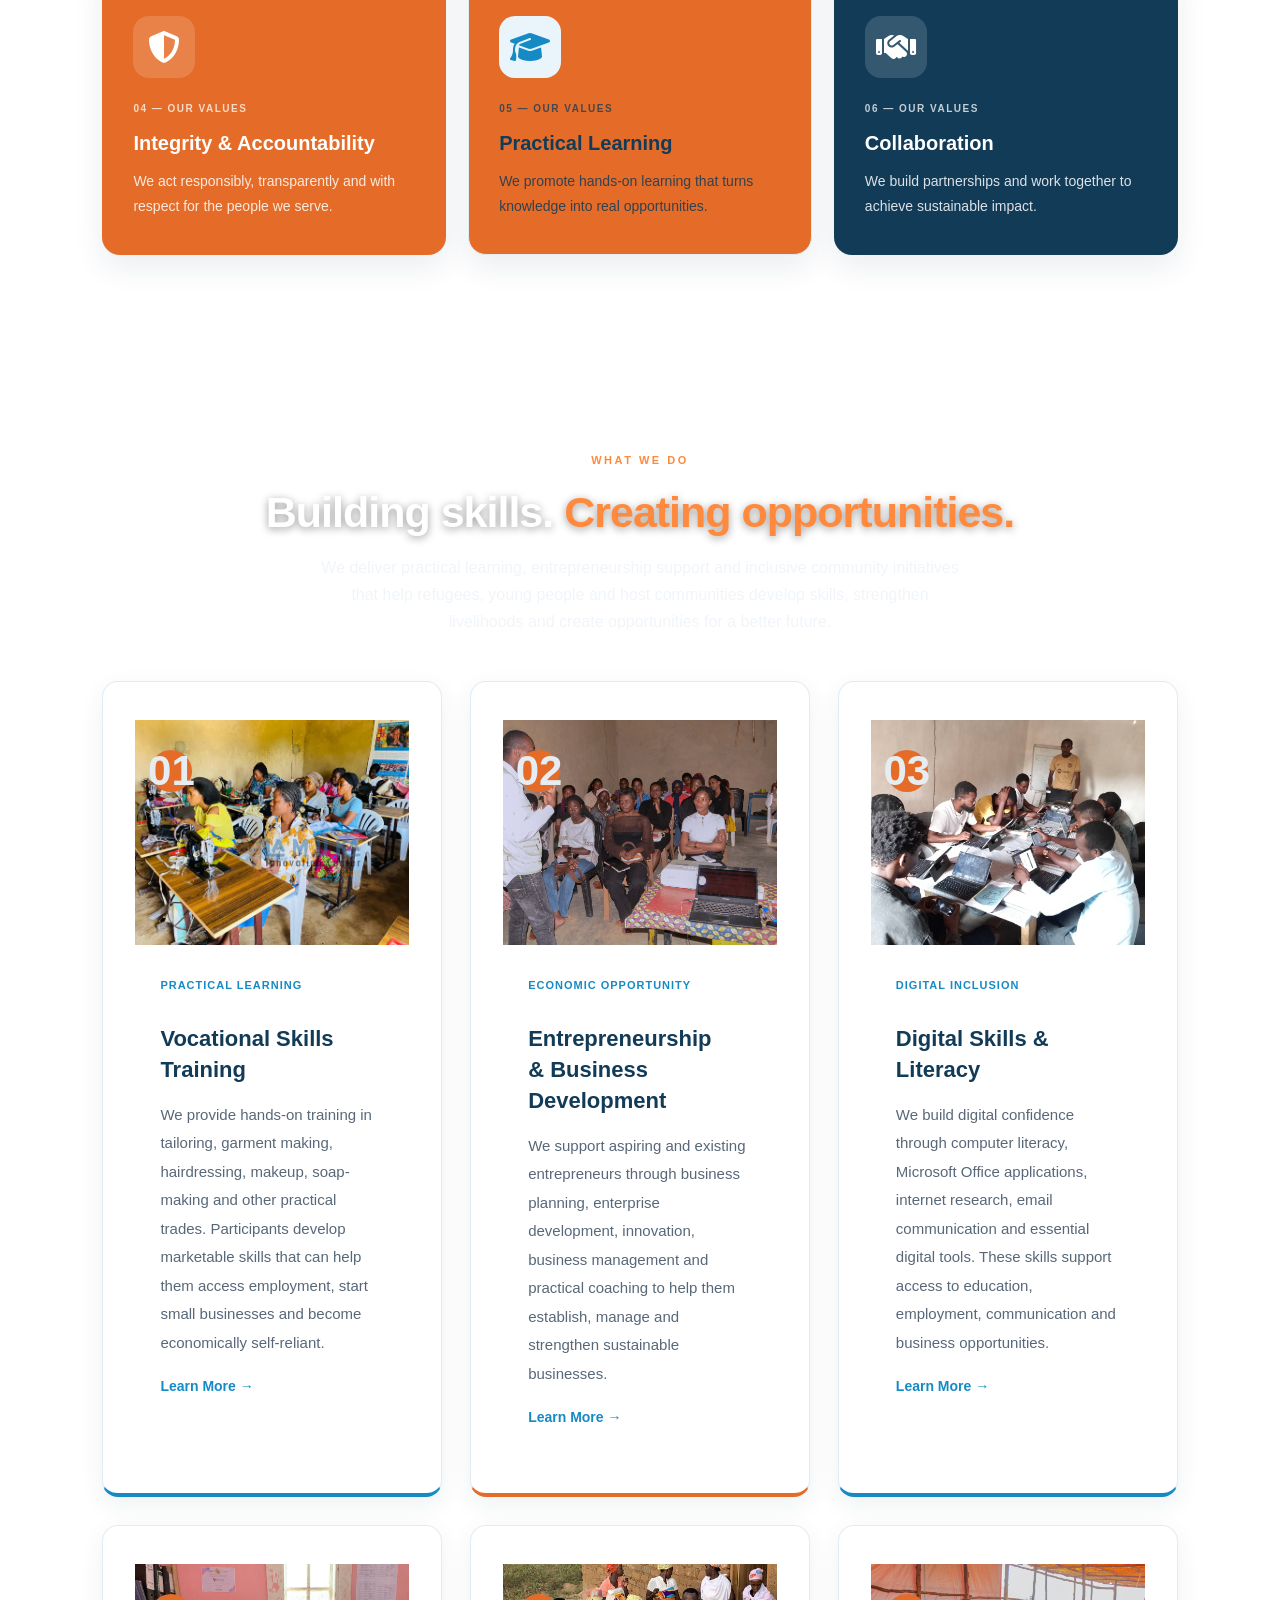
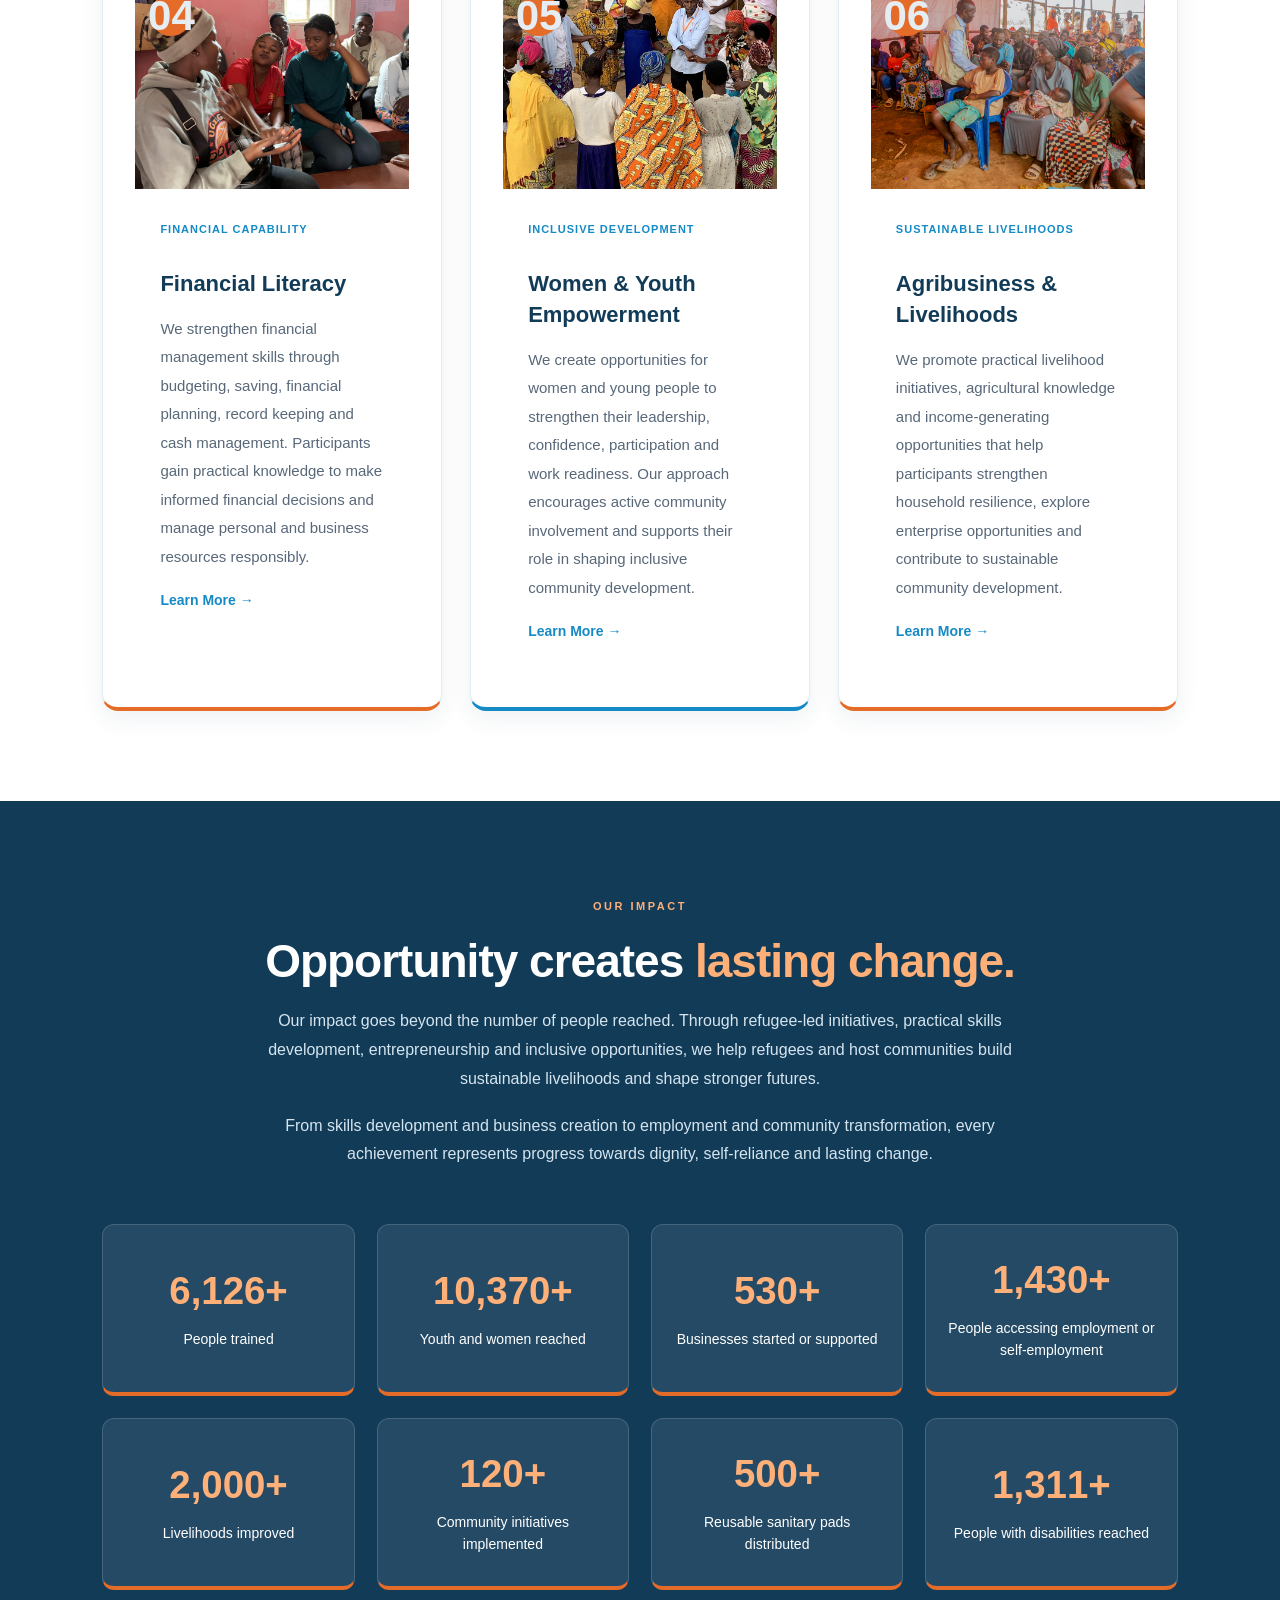
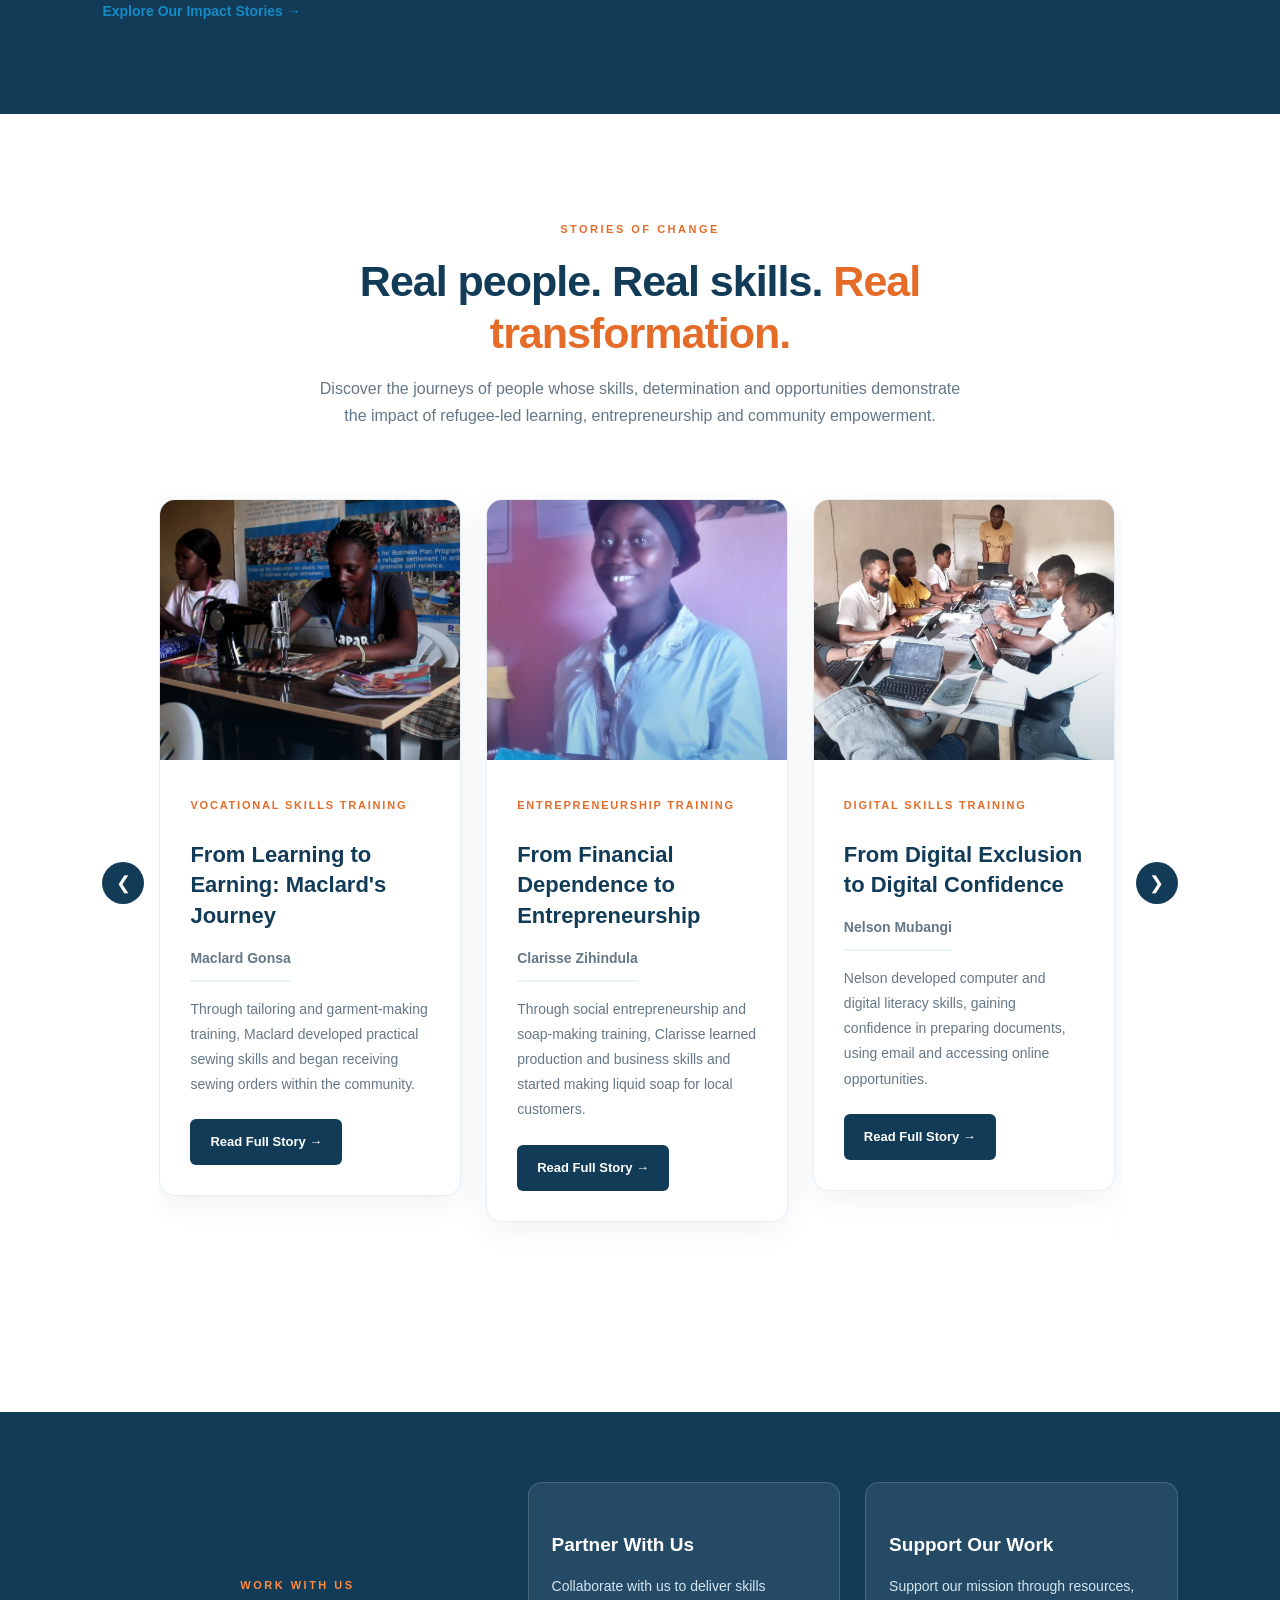
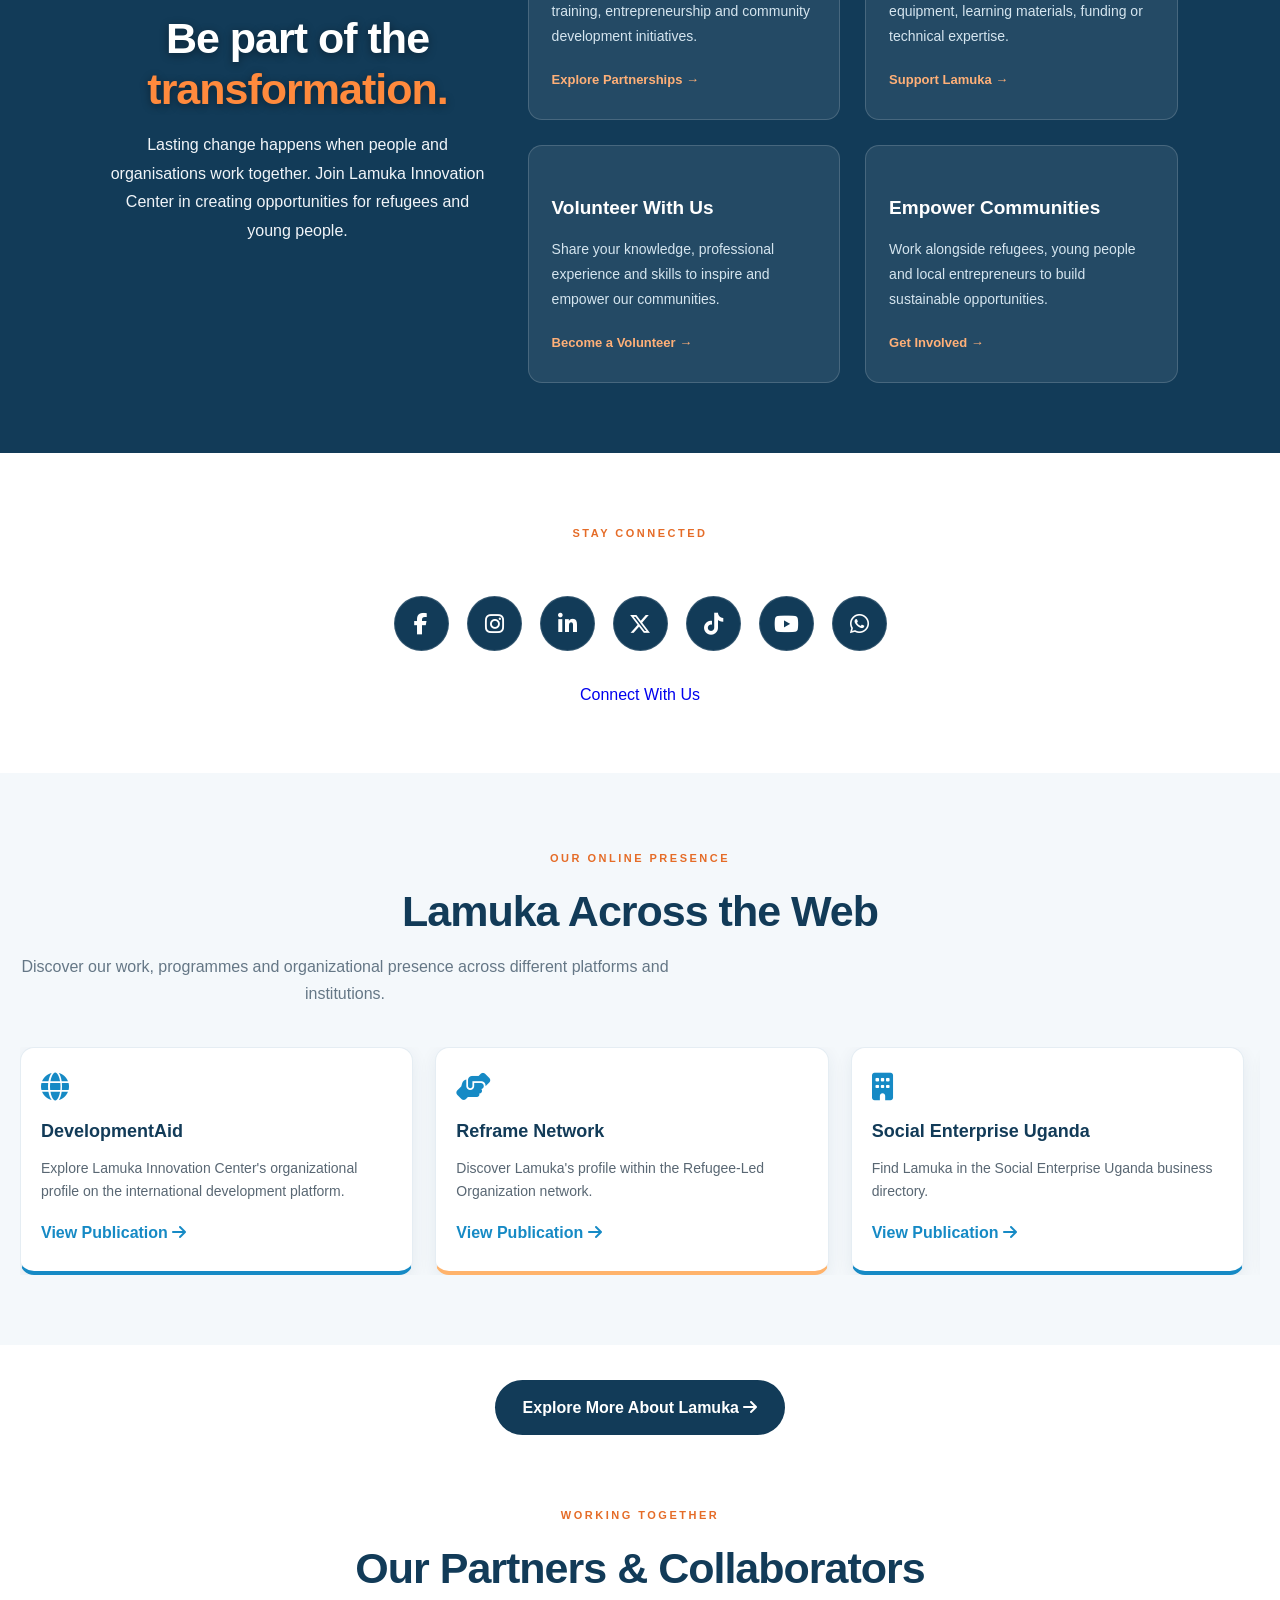
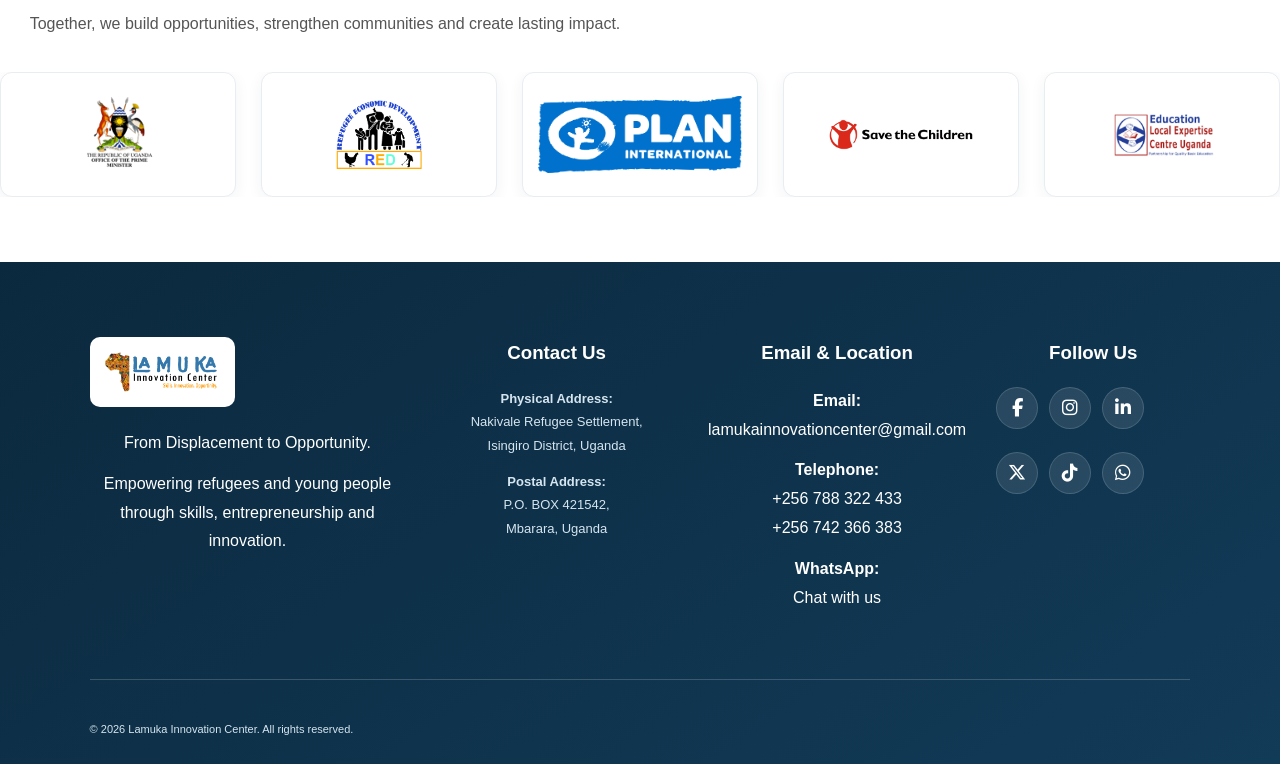
==== commit ce77b7c0: "Update index.html" ====
--- a/index.html
+++ b/index.html
@@ -673,15 +673,22 @@
 
 </section>
 
+
 <!-- PARTICIPANT SUCCESS STORIES -->
 <section class="section stories" id="stories">
 
   <div class="section-heading centered">
     <span class="eyebrow">STORIES OF CHANGE</span>
-    <h2>Real people. Real skills. <span>Real transformation.</span></h2>
+
+    <h2>
+      Real people. Real skills.
+      <span>Real transformation.</span>
+    </h2>
+
     <p>
-      Meet the people whose journeys demonstrate how skills,
-      knowledge and opportunity can transform lives.
+      Discover the journeys of people whose skills, determination
+      and opportunities demonstrate the impact of refugee-led
+      learning, entrepreneurship and community empowerment.
     </p>
   </div>
 
@@ -695,31 +702,37 @@
 
     <div class="success-story-grid" id="successStoryTrack">
 
-      <!-- STORY 1: Clard -->
+      <!-- STORY 1: MACLARD GONSA -->
       <article class="success-story-card">
+
         <div class="success-story-image">
           <img src="Images/CLADE.png"
-               alt="Salama Shamamba, tailoring training participant">
+               alt="Maclard Gonsa participating in tailoring training">
         </div>
 
         <div class="success-story-body">
           <span class="eyebrow">VOCATIONAL SKILLS TRAINING</span>
-          <h3>From Learning to Earning: Salama's Journey</h3>
-          <p class="participant-name">Maclard Gonsa </p>
+
+          <h3>From Learning to Earning: Maclard's Journey</h3>
+
+          <p class="participant-name">Maclard Gonsa</p>
+
           <p>
-            Through tailoring and garment-making training, Salama
+            Through tailoring and garment-making training, Maclard
             developed practical sewing skills and began receiving
-            sewing orders within her community.
+            sewing orders within the community.
           </p>
 
           <a href="pages/impact-stories.html" class="story-read-button">
             Read Full Story →
           </a>
         </div>
+
       </article>
 
       <!-- STORY 2: CLARISSE -->
       <article class="success-story-card">
+
         <div class="success-story-image">
           <img src="Images/IMG_20230927_113933_1.jpg"
                alt="Clarisse Zihindula, entrepreneurship training participant">
@@ -727,8 +740,11 @@
 
         <div class="success-story-body">
           <span class="eyebrow">ENTREPRENEURSHIP TRAINING</span>
+
           <h3>From Financial Dependence to Entrepreneurship</h3>
+
           <p class="participant-name">Clarisse Zihindula</p>
+
           <p>
             Through social entrepreneurship and soap-making training,
             Clarisse learned production and business skills and started
@@ -739,19 +755,24 @@
             Read Full Story →
           </a>
         </div>
+
       </article>
 
       <!-- STORY 3: NELSON -->
       <article class="success-story-card">
+
         <div class="success-story-image">
           <img src="Images/IMG-20240821-WA0123.jpg"
-               alt="Nelson Mubangi, digital literacy training participant">
+               alt="Nelson Mubangi participating in digital skills activities">
         </div>
 
         <div class="success-story-body">
           <span class="eyebrow">DIGITAL SKILLS TRAINING</span>
+
           <h3>From Digital Exclusion to Digital Confidence</h3>
+
           <p class="participant-name">Nelson Mubangi</p>
+
           <p>
             Nelson developed computer and digital literacy skills,
             gaining confidence in preparing documents, using email
@@ -762,10 +783,12 @@
             Read Full Story →
           </a>
         </div>
+
       </article>
 
       <!-- STORY 4: JANINE -->
       <article class="success-story-card">
+
         <div class="success-story-image">
           <img src="Images/janine.jpeg"
                alt="Janine Maombi, business development training participant">
@@ -773,8 +796,11 @@
 
         <div class="success-story-body">
           <span class="eyebrow">BUSINESS DEVELOPMENT</span>
-          <h3>From Limited Knowledge to Financial Independence</h3>
+
+          <h3>Building Financial Independence Through Business Skills</h3>
+
           <p class="participant-name">Janine Maombi</p>
+
           <p>
             Janine strengthened her business management skills,
             improved financial record keeping and learned to
@@ -785,10 +811,12 @@
             Read Full Story →
           </a>
         </div>
+
       </article>
 
       <!-- STORY 5: BAHATI -->
       <article class="success-story-card">
+
         <div class="success-story-image">
           <img src="Images/IMG_20231017_124210_1.jpg"
                alt="Bahati Makala Jean d’Arc, hairdressing training participant">
@@ -796,8 +824,11 @@
 
         <div class="success-story-body">
           <span class="eyebrow">VOCATIONAL SKILLS TRAINING</span>
-          <h3>From Lack of Opportunity to Self-Reliance Through Beauty Skills</h3>
+
+          <h3>Building Self-Reliance Through Beauty Skills</h3>
+
           <p class="participant-name">Bahati Makala Jean d’Arc</p>
+
           <p>
             Through hairdressing and beauty training, Bahati gained
             practical skills and began offering services to women
@@ -808,66 +839,44 @@
             Read Full Story →
           </a>
         </div>
+
       </article>
 
-      <!-- STORY 6: salama -->
+      <!-- STORY 6: SALAMA -->
       <article class="success-story-card">
+
         <div class="success-story-image">
           <img src="Images/IMG-20241208-WA0082.jpg"
-               alt="salama, tailoring">
+               alt="Salama Shamamba developing her tailoring skills">
         </div>
 
         <div class="success-story-body">
           <span class="eyebrow">VOCATIONAL SKILLS TRAINING</span>
-          <h3>From Learning to Earning Through Tailoring Skills</h3>
+
+          <h3>From Learning to Earning Through Tailoring</h3>
+
           <p class="participant-name">Salama Shamamba</p>
-          <p>Through Lamuka's tailoring training, Salama learned to make clothes and developed the skills to start earning an income and support her daughter.</p>
+
+          <p>
+            Through Lamuka's tailoring training, Salama learned
+            to make clothes and developed the skills to earn
+            an income and support her daughter.
+          </p>
 
           <a href="pages/impact-stories.html" class="story-read-button">
             Read Full Story →
           </a>
         </div>
+
       </article>
 
-       <!-- STORY 7: SECOND YOUTUBE VIDEO -->
-<article class="success-story-card video-story-card">
-
-  <div class="success-story-image video-story-image">
-    <iframe
-      src="https://www.youtube.com/embed/DRNz23MRdm4"
-      title="Lamuka Innovation Center Video Story"
-      allow="accelerometer; autoplay; clipboard-write; encrypted-media; gyroscope; picture-in-picture; web-share"
-      referrerpolicy="strict-origin-when-cross-origin"
-      allowfullscreen>
-    </iframe>
-  </div>
-
-  <div class="success-story-body">
-    <span class="eyebrow">VIDEO STORY</span>
-    <h3>Tailoring imapct stories</h3>
-    <p>
-      Empowering Young Women in Nakivale through practical in tailoring and fashion  design for employment and future opportunities.
-    </p>
-
-    <a
-      href="https://www.youtube.com/watch?v=DRNz23MRdm4"
-      target="_blank"
-      rel="noopener noreferrer"
-      class="story-read-button video-watch-link">
-      Watch on YouTube →
-    </a>
-  </div>
-
-</article>
-    </article>
-
-      <!-- STORY 7: YOUTUBE VIDEO -->
+      <!-- STORY 7: TAILORING VIDEO -->
       <article class="success-story-card video-story-card">
 
         <div class="success-story-image video-story-image">
           <iframe
-            src="https://www.youtube.com/embed/QV9DCwq8nEM"
-            title="Lamuka Innovation Center participant story"
+            src="https://www.youtube.com/embed/DRNz23MRdm4"
+            title="Lamuka tailoring and fashion training stories"
             allow="accelerometer; autoplay; clipboard-write; encrypted-media; gyroscope; picture-in-picture; web-share"
             referrerpolicy="strict-origin-when-cross-origin"
             allowfullscreen>
@@ -876,18 +885,53 @@
 
         <div class="success-story-body">
           <span class="eyebrow">VIDEO STORY</span>
+
+          <h3>Tailoring Skills for Employment and Opportunity</h3>
+
+          <p>
+            Discover how practical tailoring and fashion design
+            training creates opportunities for young women
+            to develop skills and prepare for employment.
+          </p>
+
+          <a href="https://www.youtube.com/watch?v=DRNz23MRdm4"
+             target="_blank"
+             rel="noopener noreferrer"
+             class="story-read-button video-watch-link">
+            Watch on YouTube →
+          </a>
+        </div>
+
+      </article>
+
+      <!-- STORY 8: WORK READINESS VIDEO -->
+      <article class="success-story-card video-story-card">
+
+        <div class="success-story-image video-story-image">
+          <iframe
+            src="https://www.youtube.com/embed/QV9DCwq8nEM"
+            title="Work Readiness Bootcamp 2026"
+            allow="accelerometer; autoplay; clipboard-write; encrypted-media; gyroscope; picture-in-picture; web-share"
+            referrerpolicy="strict-origin-when-cross-origin"
+            allowfullscreen>
+          </iframe>
+        </div>
+
+        <div class="success-story-body">
+          <span class="eyebrow">VIDEO STORY</span>
+
           <h3>Work Readiness Bootcamp 2026</h3>
+
           <p>
-            Empowering Young Women in Nakivale through practical
-            work-readiness skills, confidence building and preparation
+            Discover how young women in Nakivale develop
+            work-readiness skills, build confidence and prepare
             for employment and future opportunities.
           </p>
 
-          <a
-            href="https://www.youtube.com/watch?v=QV9DCwq8nEM"
-            target="_blank"
-            rel="noopener noreferrer"
-            class="story-read-button video-watch-link">
+          <a href="https://www.youtube.com/watch?v=QV9DCwq8nEM"
+             target="_blank"
+             rel="noopener noreferrer"
+             class="story-read-button video-watch-link">
             Watch on YouTube →
           </a>
         </div>
@@ -907,6 +951,7 @@
   <p class="stories-note"></p>
 
 </section>
+
 
 <!-- GET INVOLVED & PARTNERSHIPS -->
 <section class="get-involved section" id="get-involved">
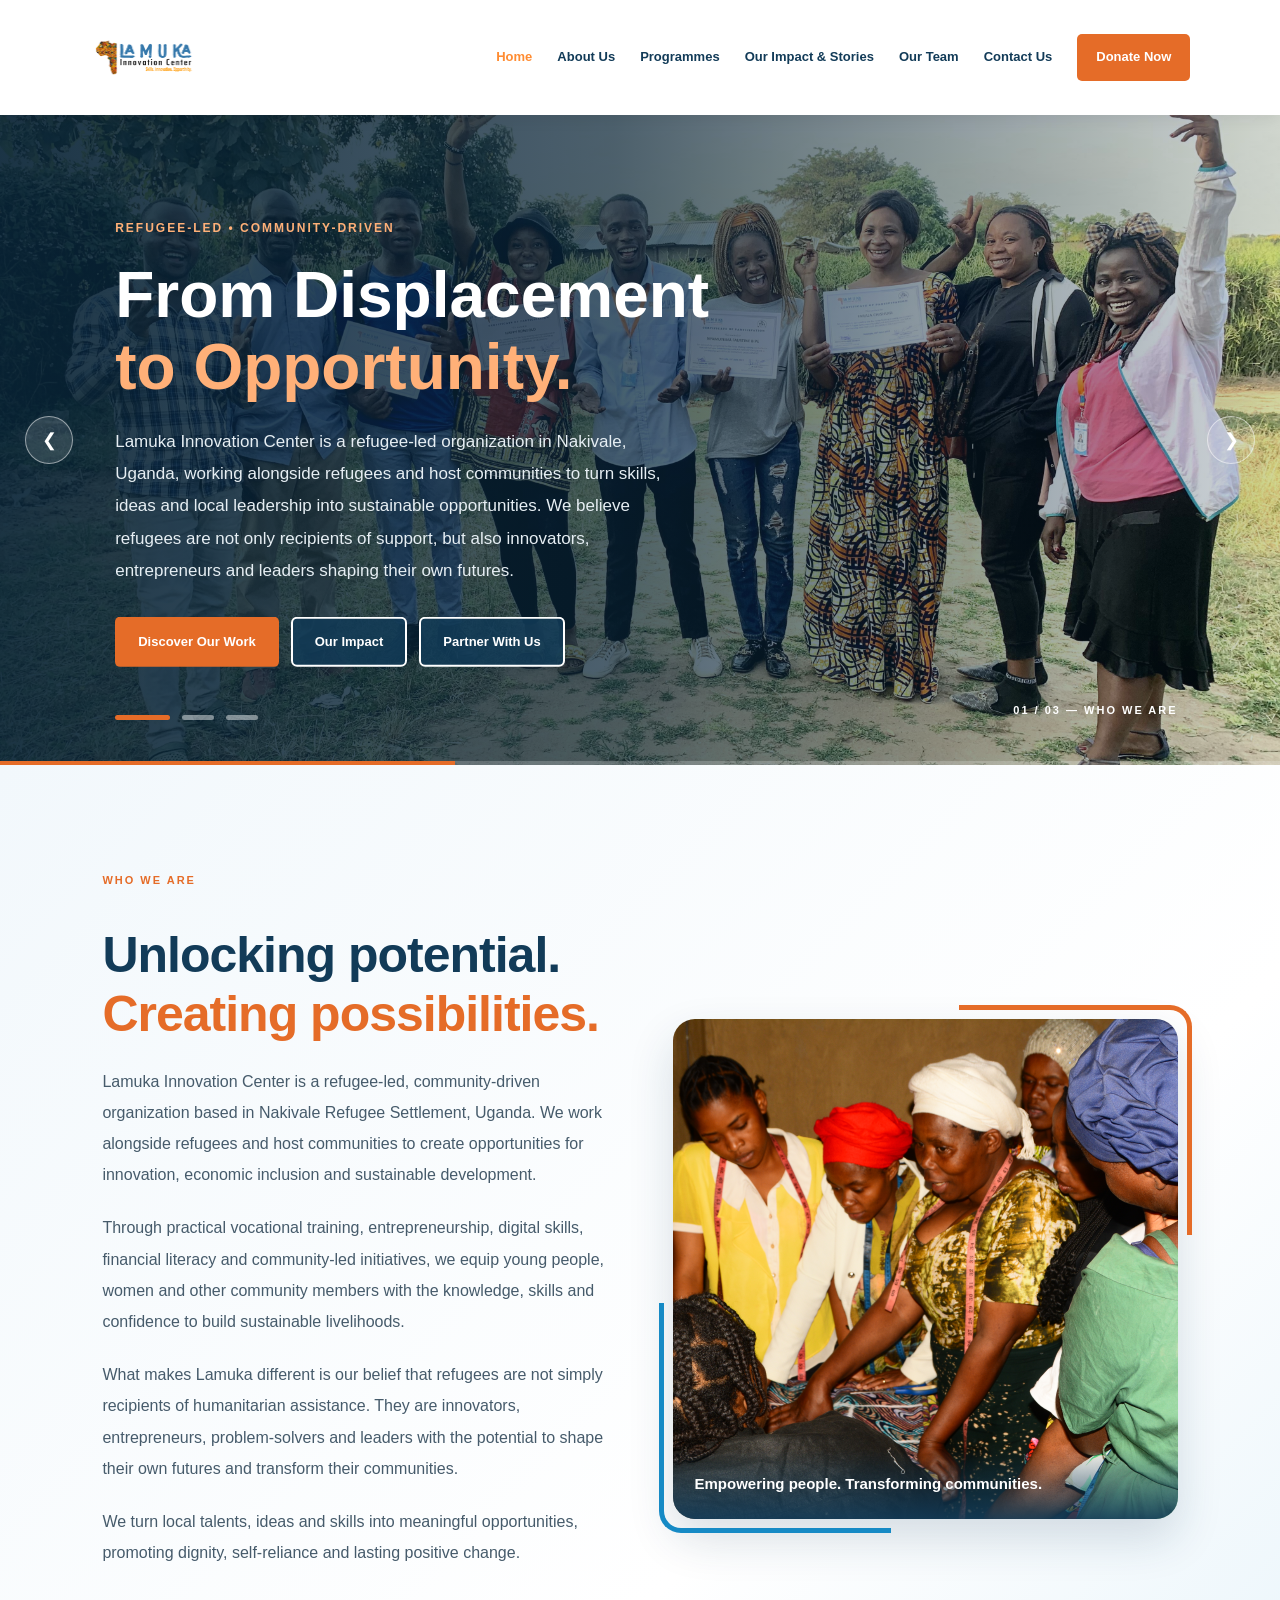
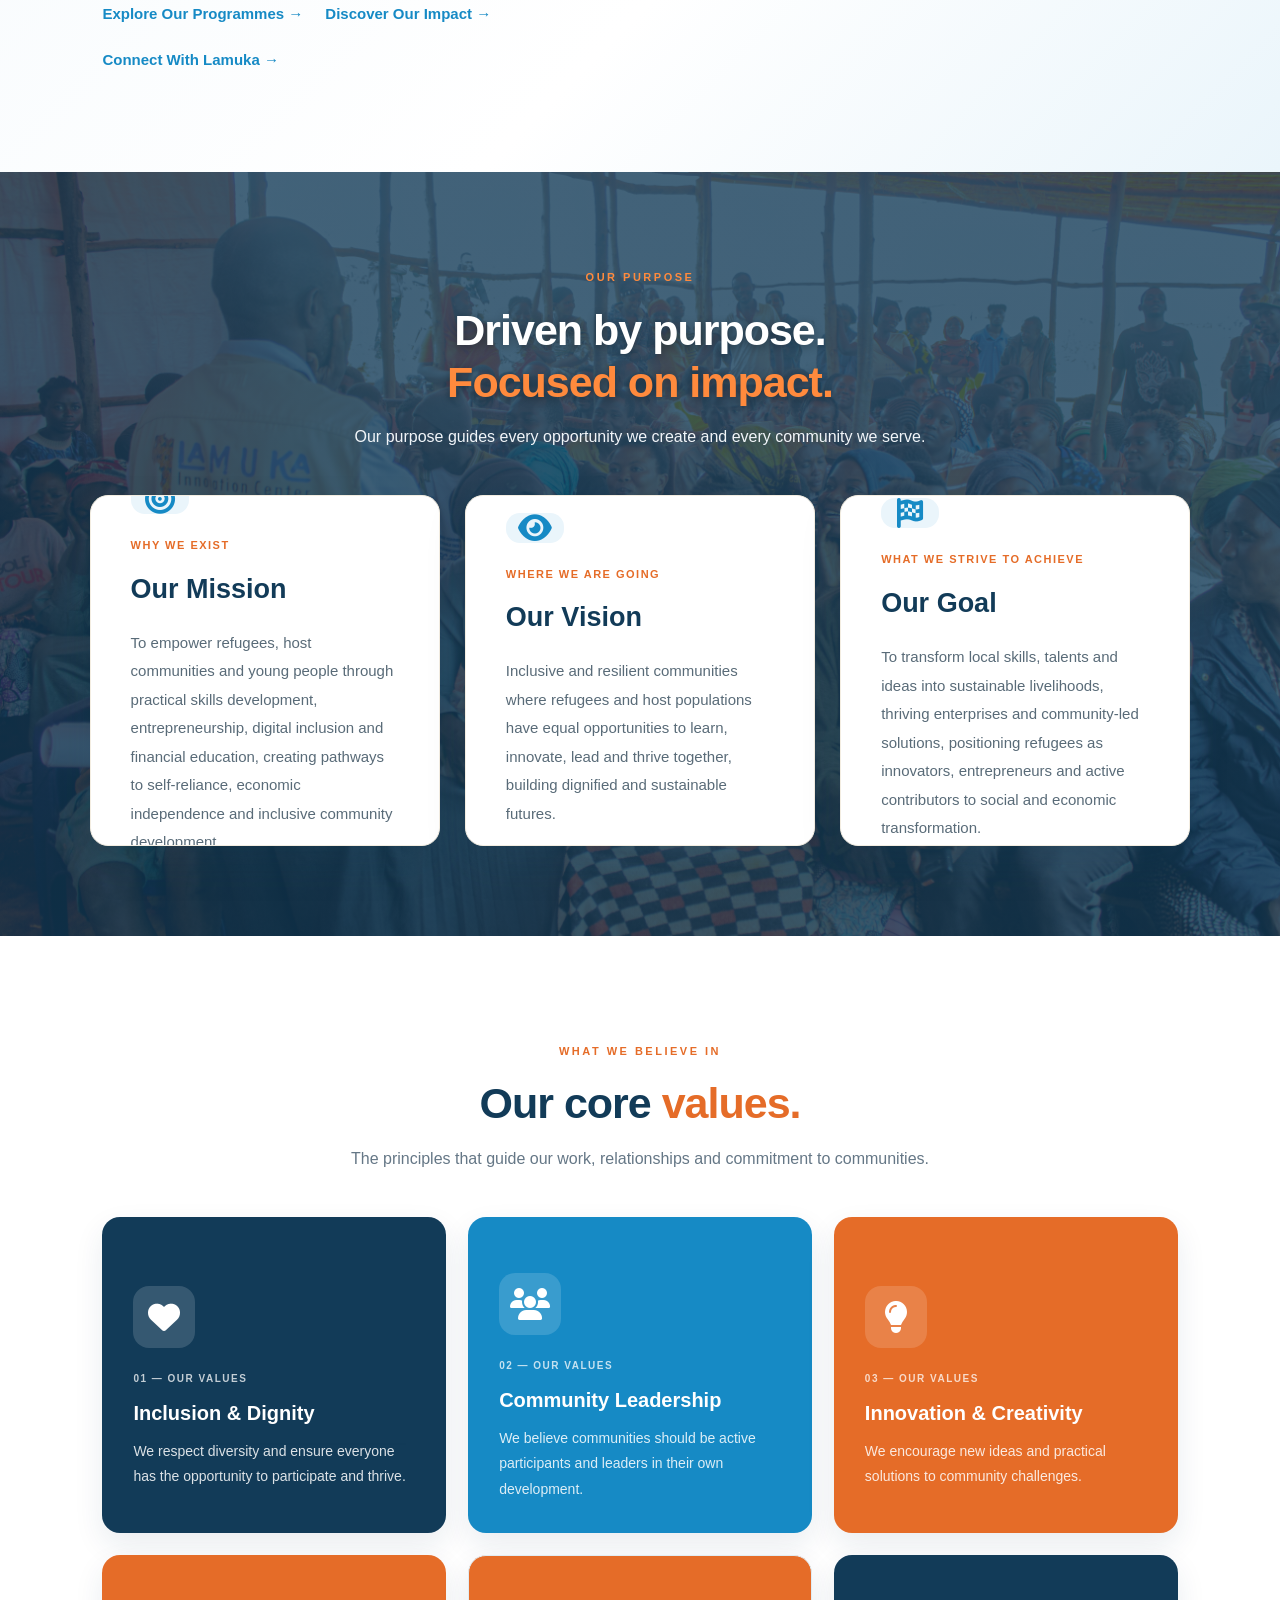
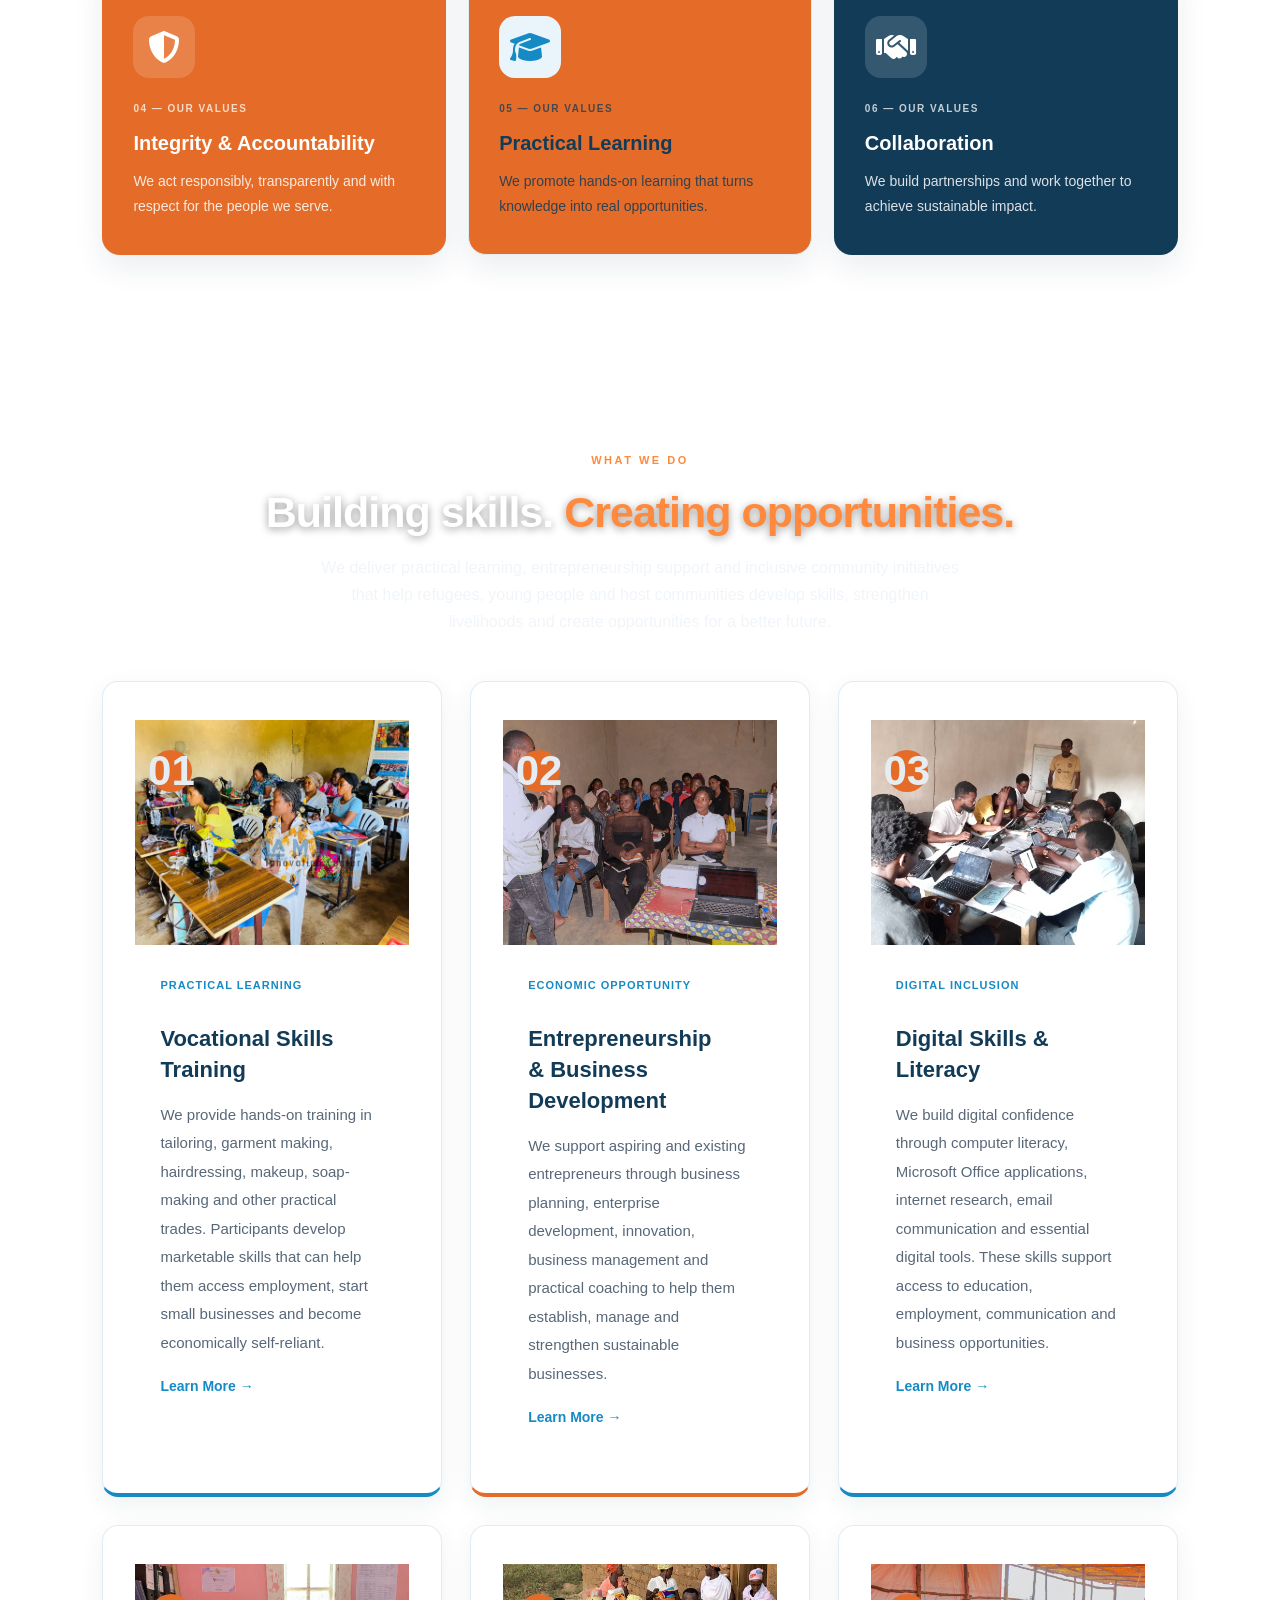
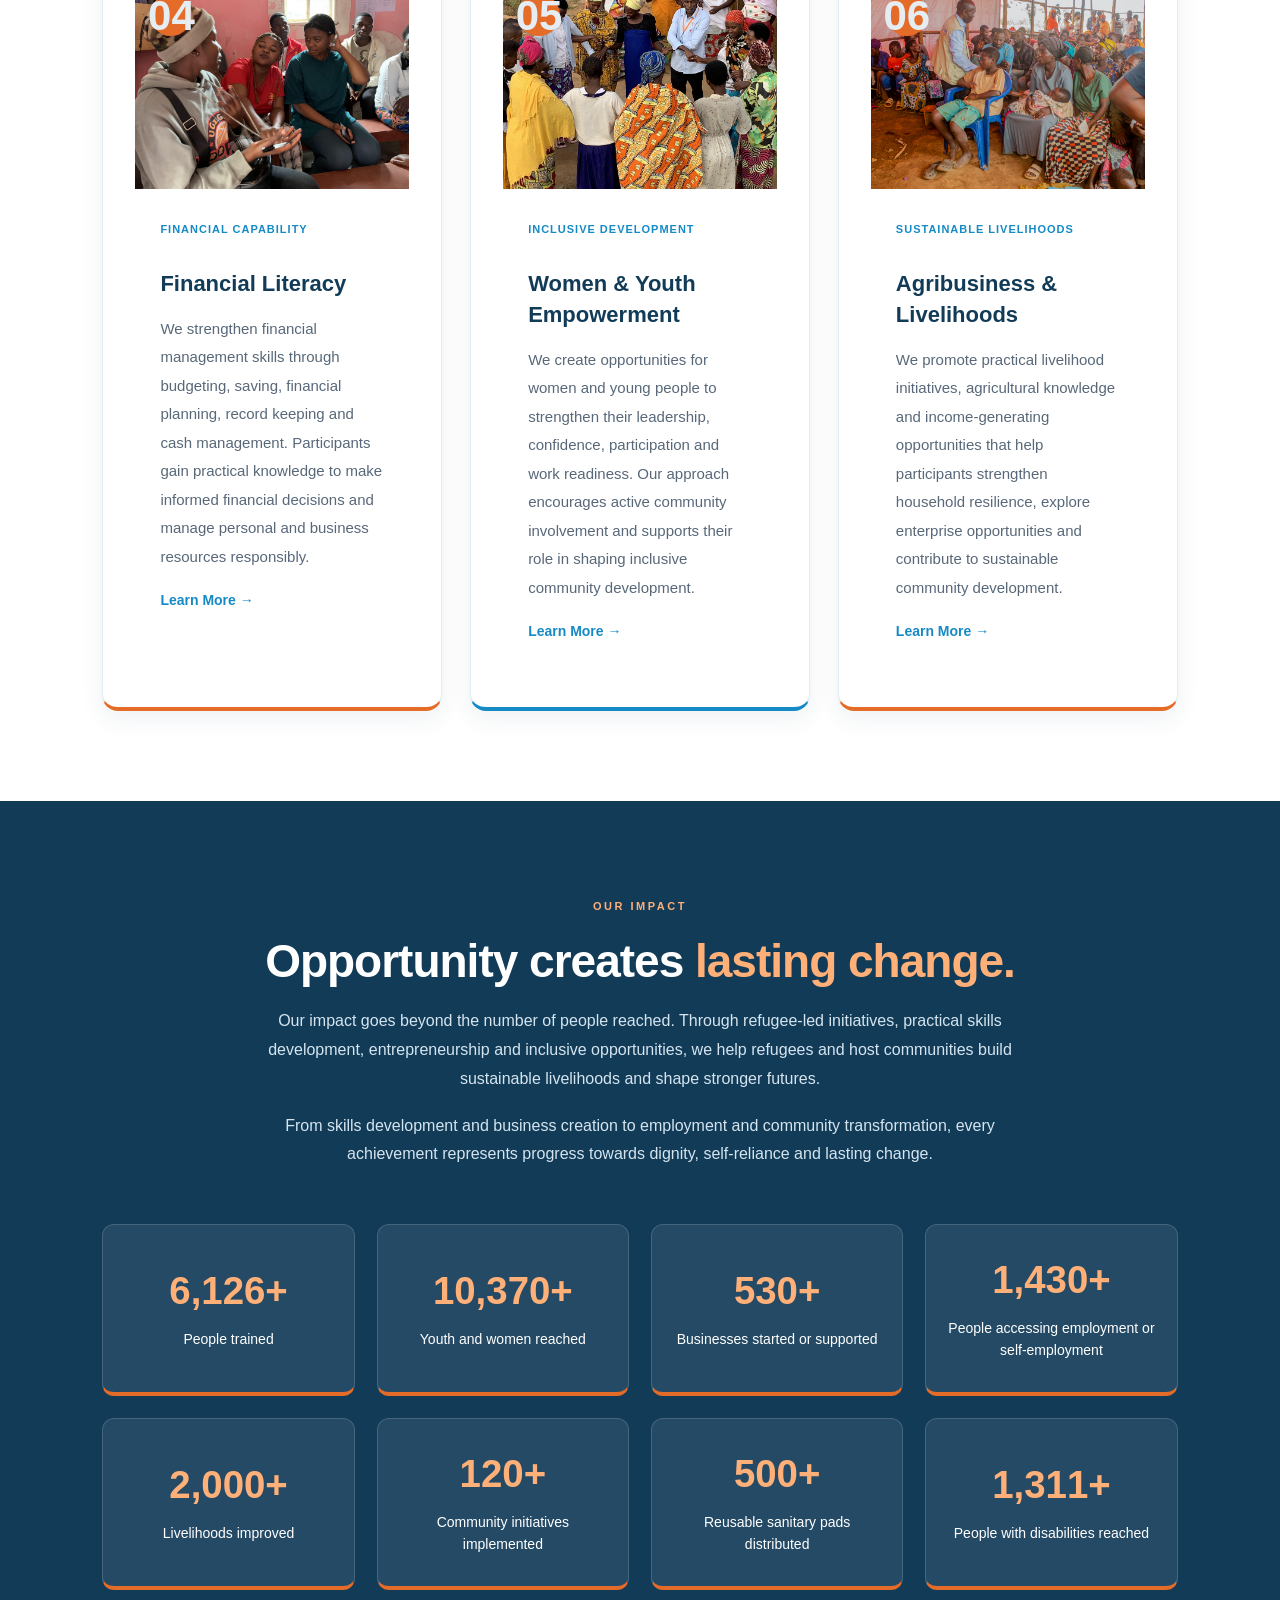
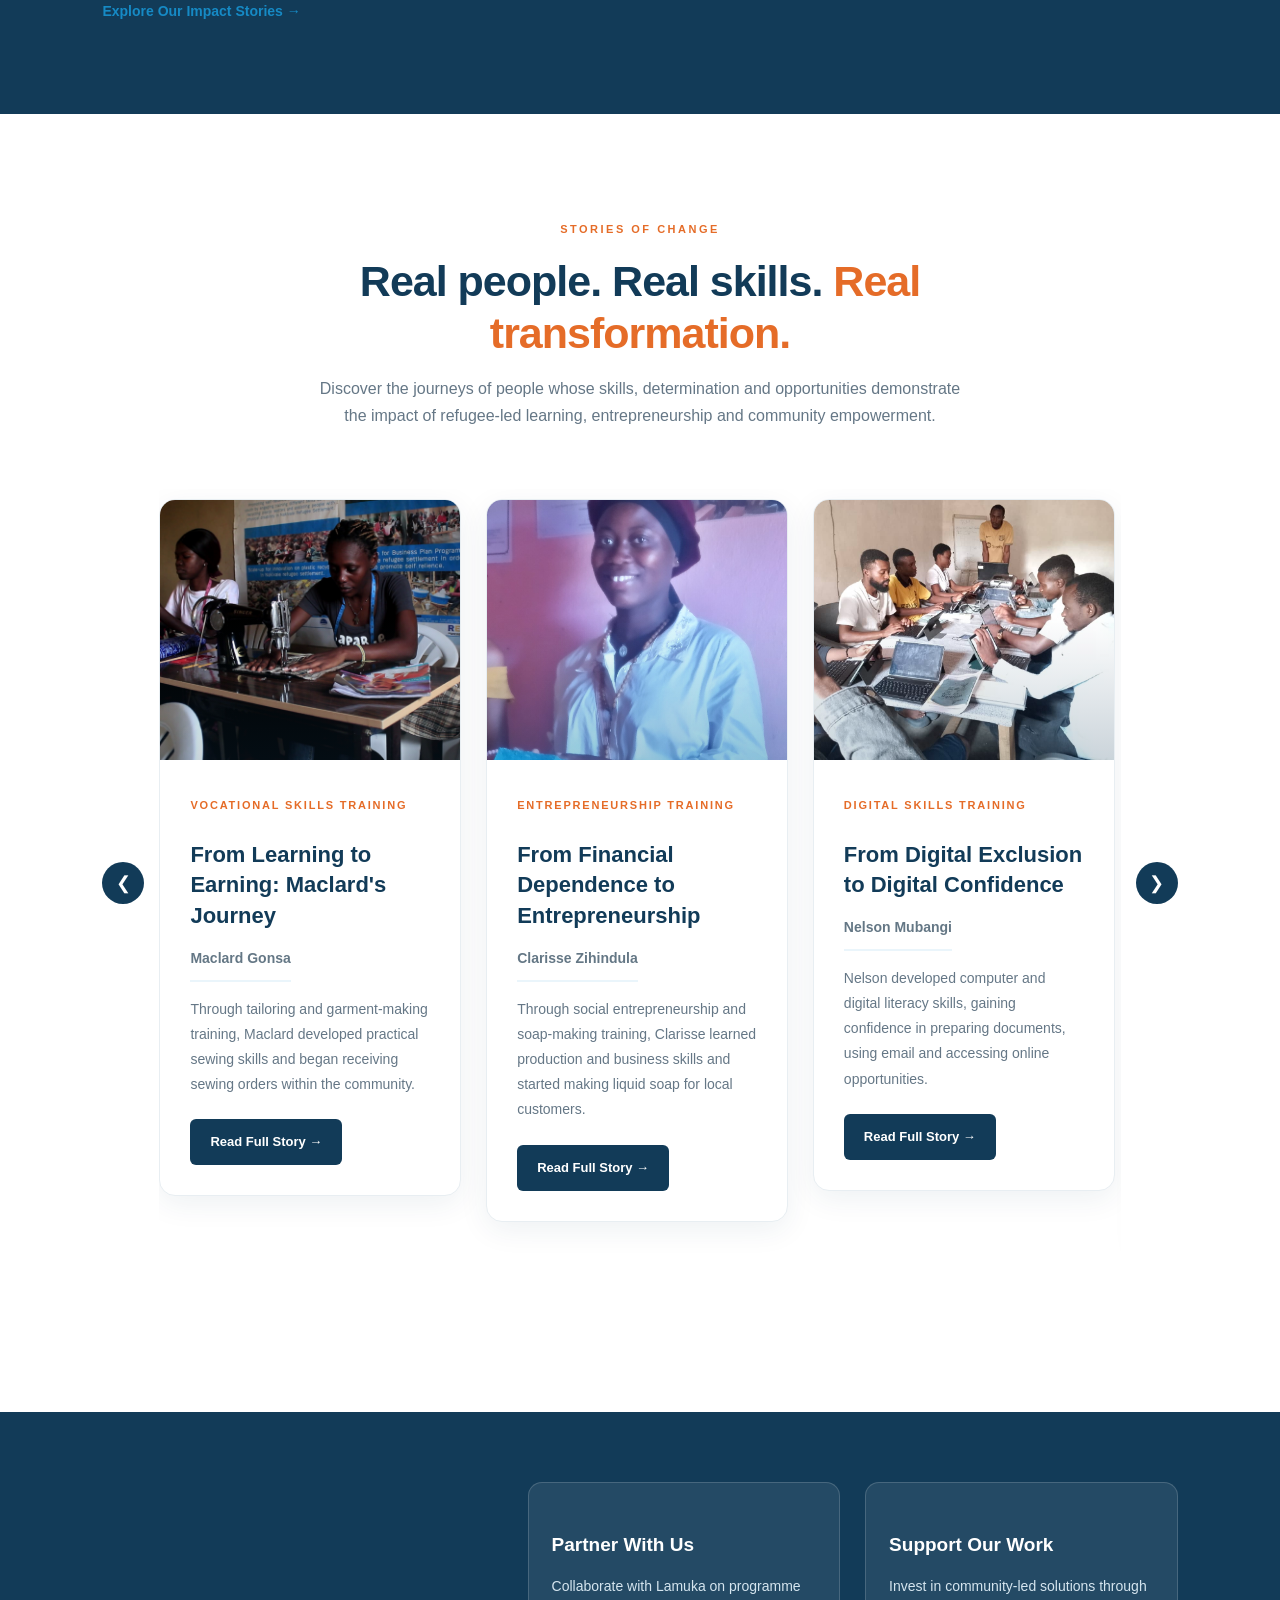
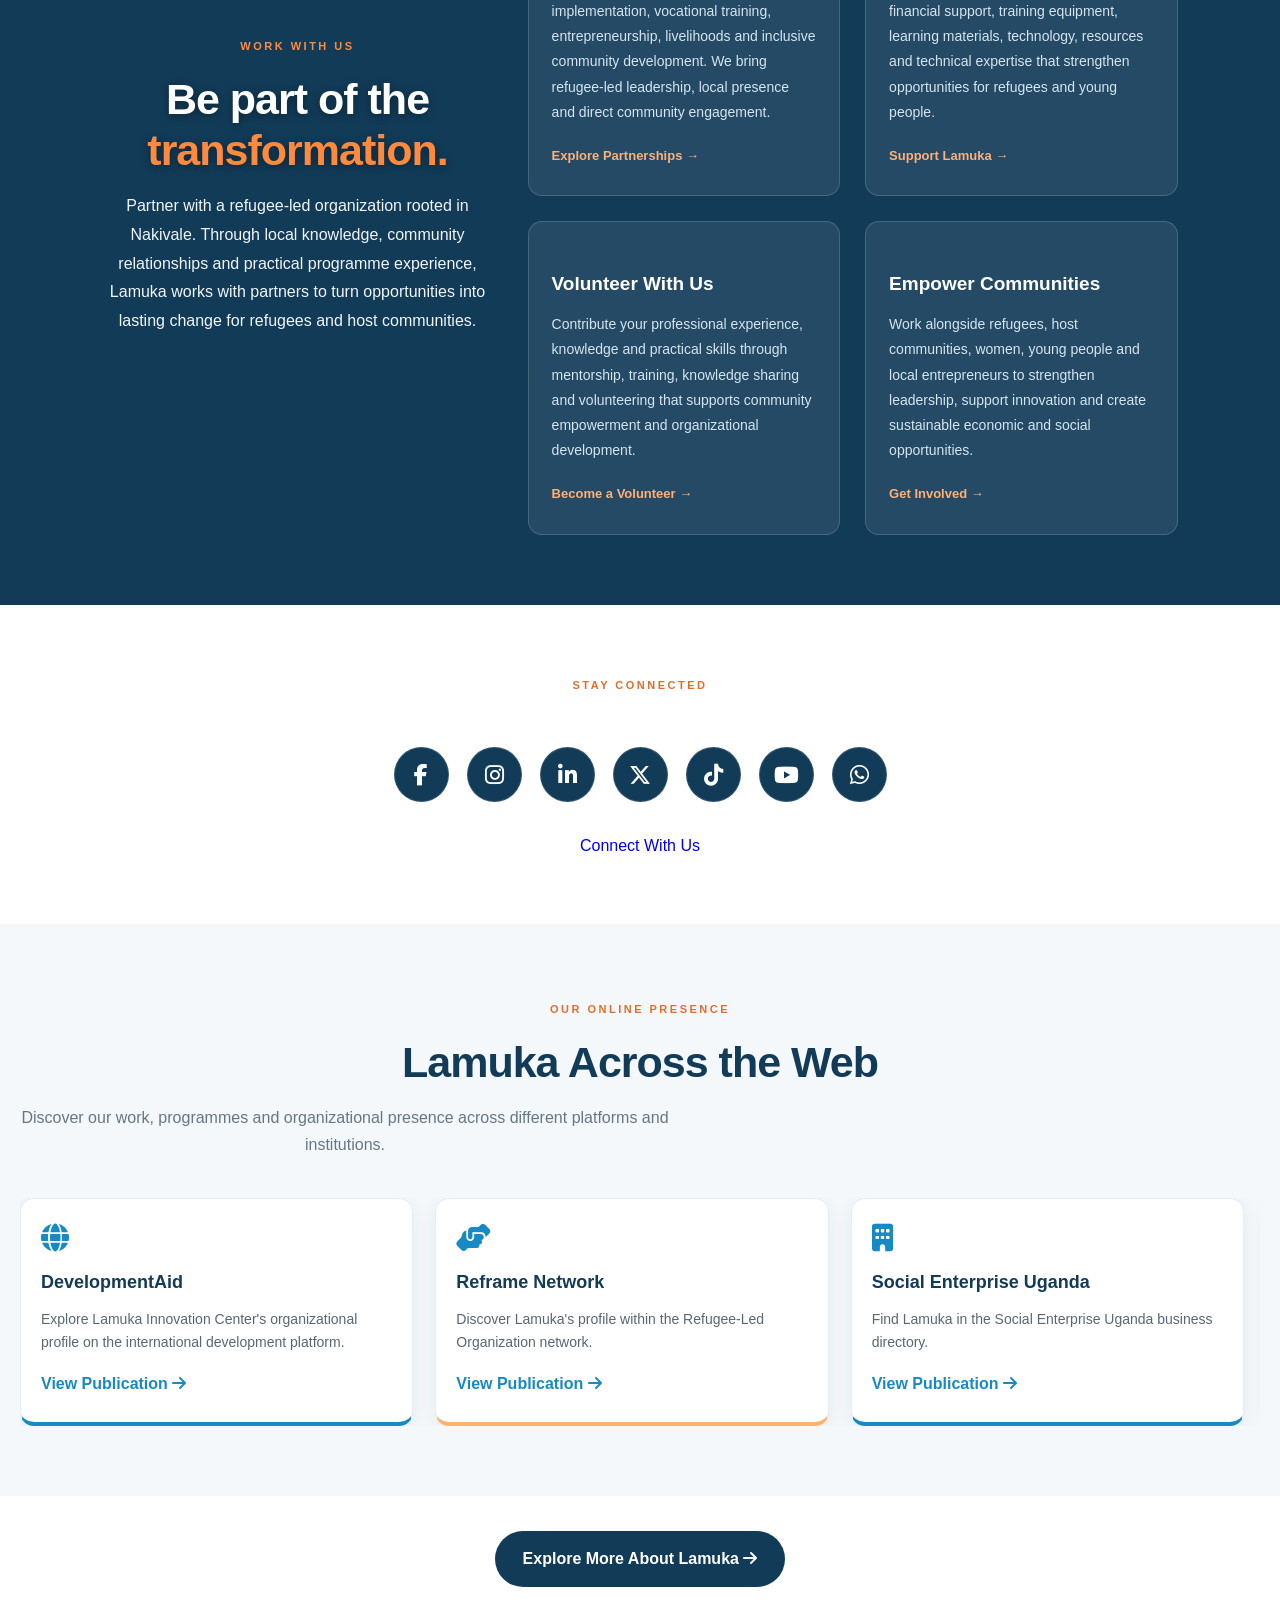
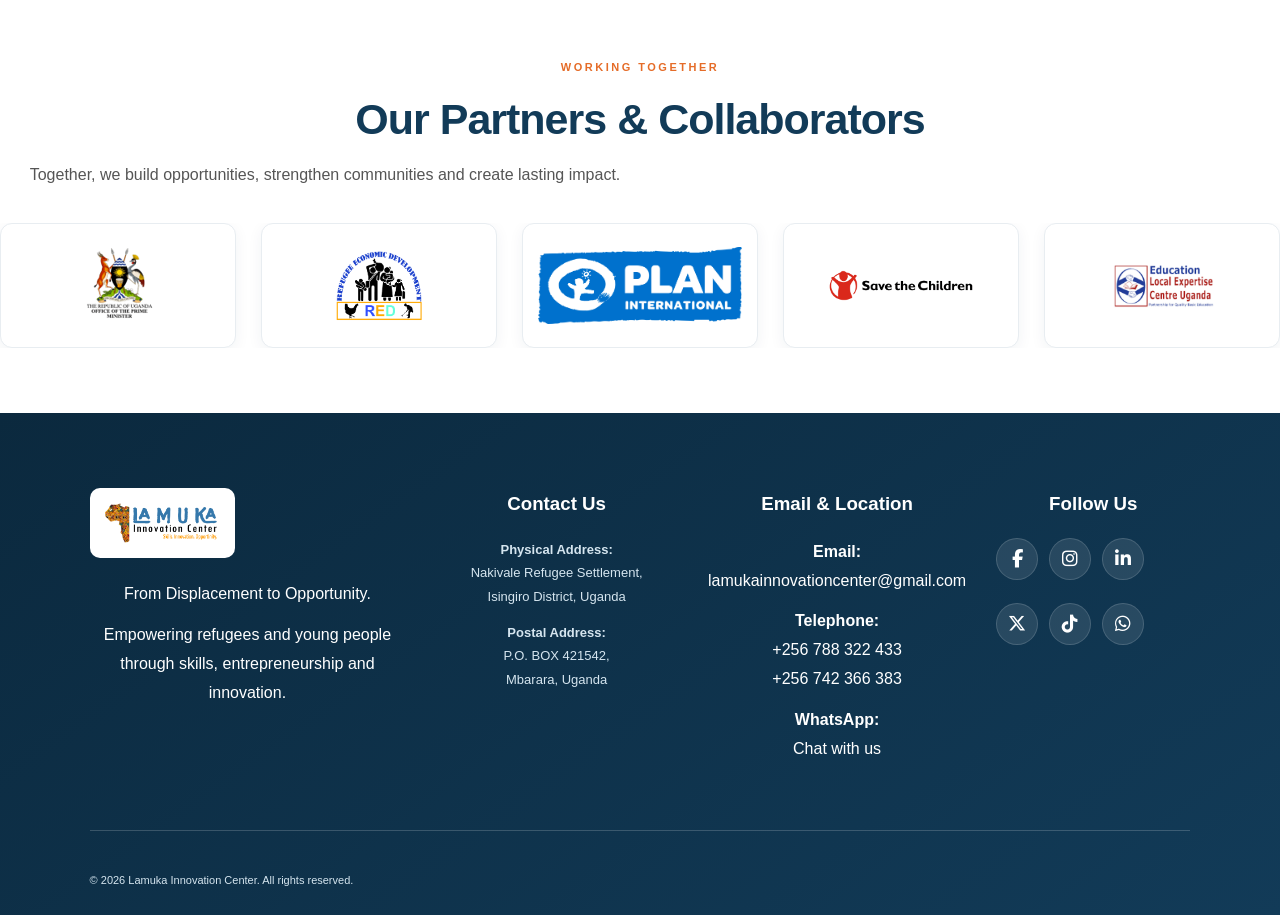
==== commit f1e9ebc3: "Update index.html" ====
--- a/index.html
+++ b/index.html
@@ -953,10 +953,12 @@
 </section>
 
 
+
 <!-- GET INVOLVED & PARTNERSHIPS -->
 <section class="get-involved section" id="get-involved">
 
   <div class="section-heading centered">
+
     <span class="eyebrow light-eyebrow">WORK WITH US</span>
 
     <h2>
@@ -965,52 +967,94 @@
     </h2>
 
     <p>
-      Lasting change happens when people and organisations
-      work together. Join Lamuka Innovation Center in creating
-      opportunities for refugees and young people.
+      Partner with a refugee-led organization rooted in Nakivale.
+      Through local knowledge, community relationships and practical
+      programme experience, Lamuka works with partners to turn
+      opportunities into lasting change for refugees and host communities.
     </p>
+
   </div>
 
   <div class="involvement-grid">
 
+    <!-- PARTNERSHIPS -->
     <article class="involvement-card">
+
       <div class="involvement-icon"></div>
+
       <h3>Partner With Us</h3>
-      <p>
-        Collaborate with us to deliver skills training,
-        entrepreneurship and community development initiatives.
-      </p>
-      <a href="pages/contact.html" class="involvement-link">Explore Partnerships →</a>
-    </article>
-
+
+      <p>
+        Collaborate with Lamuka on programme implementation,
+        vocational training, entrepreneurship, livelihoods and
+        inclusive community development. We bring refugee-led
+        leadership, local presence and direct community engagement.
+      </p>
+
+      <a href="pages/contact.html" class="involvement-link">
+        Explore Partnerships →
+      </a>
+
+    </article>
+
+    <!-- SUPPORT -->
     <article class="involvement-card">
+
       <div class="involvement-icon"></div>
+
       <h3>Support Our Work</h3>
-      <p>
-        Support our mission through resources, equipment,
-        learning materials, funding or technical expertise.
-      </p>
-      <a href="pages/donate.html" class="involvement-link">Support Lamuka →</a>
-    </article>
-
+
+      <p>
+        Invest in community-led solutions through financial support,
+        training equipment, learning materials, technology,
+        resources and technical expertise that strengthen
+        opportunities for refugees and young people.
+      </p>
+
+      <a href="pages/donate.html" class="involvement-link">
+        Support Lamuka →
+      </a>
+
+    </article>
+
+    <!-- VOLUNTEERING -->
     <article class="involvement-card">
+
       <div class="involvement-icon"></div>
+
       <h3>Volunteer With Us</h3>
-      <p>
-        Share your knowledge, professional experience and
-        skills to inspire and empower our communities.
-      </p>
-      <a href="pages/contact.html" class="involvement-link">Become a Volunteer →</a>
-    </article>
-
+
+      <p>
+        Contribute your professional experience, knowledge and
+        practical skills through mentorship, training, knowledge
+        sharing and volunteering that supports community
+        empowerment and organizational development.
+      </p>
+
+      <a href="pages/contact.html" class="involvement-link">
+        Become a Volunteer →
+      </a>
+
+    </article>
+
+    <!-- COMMUNITY EMPOWERMENT -->
     <article class="involvement-card">
+
       <div class="involvement-icon"></div>
+
       <h3>Empower Communities</h3>
-      <p>
-        Work alongside refugees, young people and local
-        entrepreneurs to build sustainable opportunities.
-      </p>
-      <a href="pages/contact.html" class="involvement-link">Get Involved →</a>
+
+      <p>
+        Work alongside refugees, host communities, women,
+        young people and local entrepreneurs to strengthen
+        leadership, support innovation and create sustainable
+        economic and social opportunities.
+      </p>
+
+      <a href="pages/contact.html" class="involvement-link">
+        Get Involved →
+      </a>
+
     </article>
 
   </div>
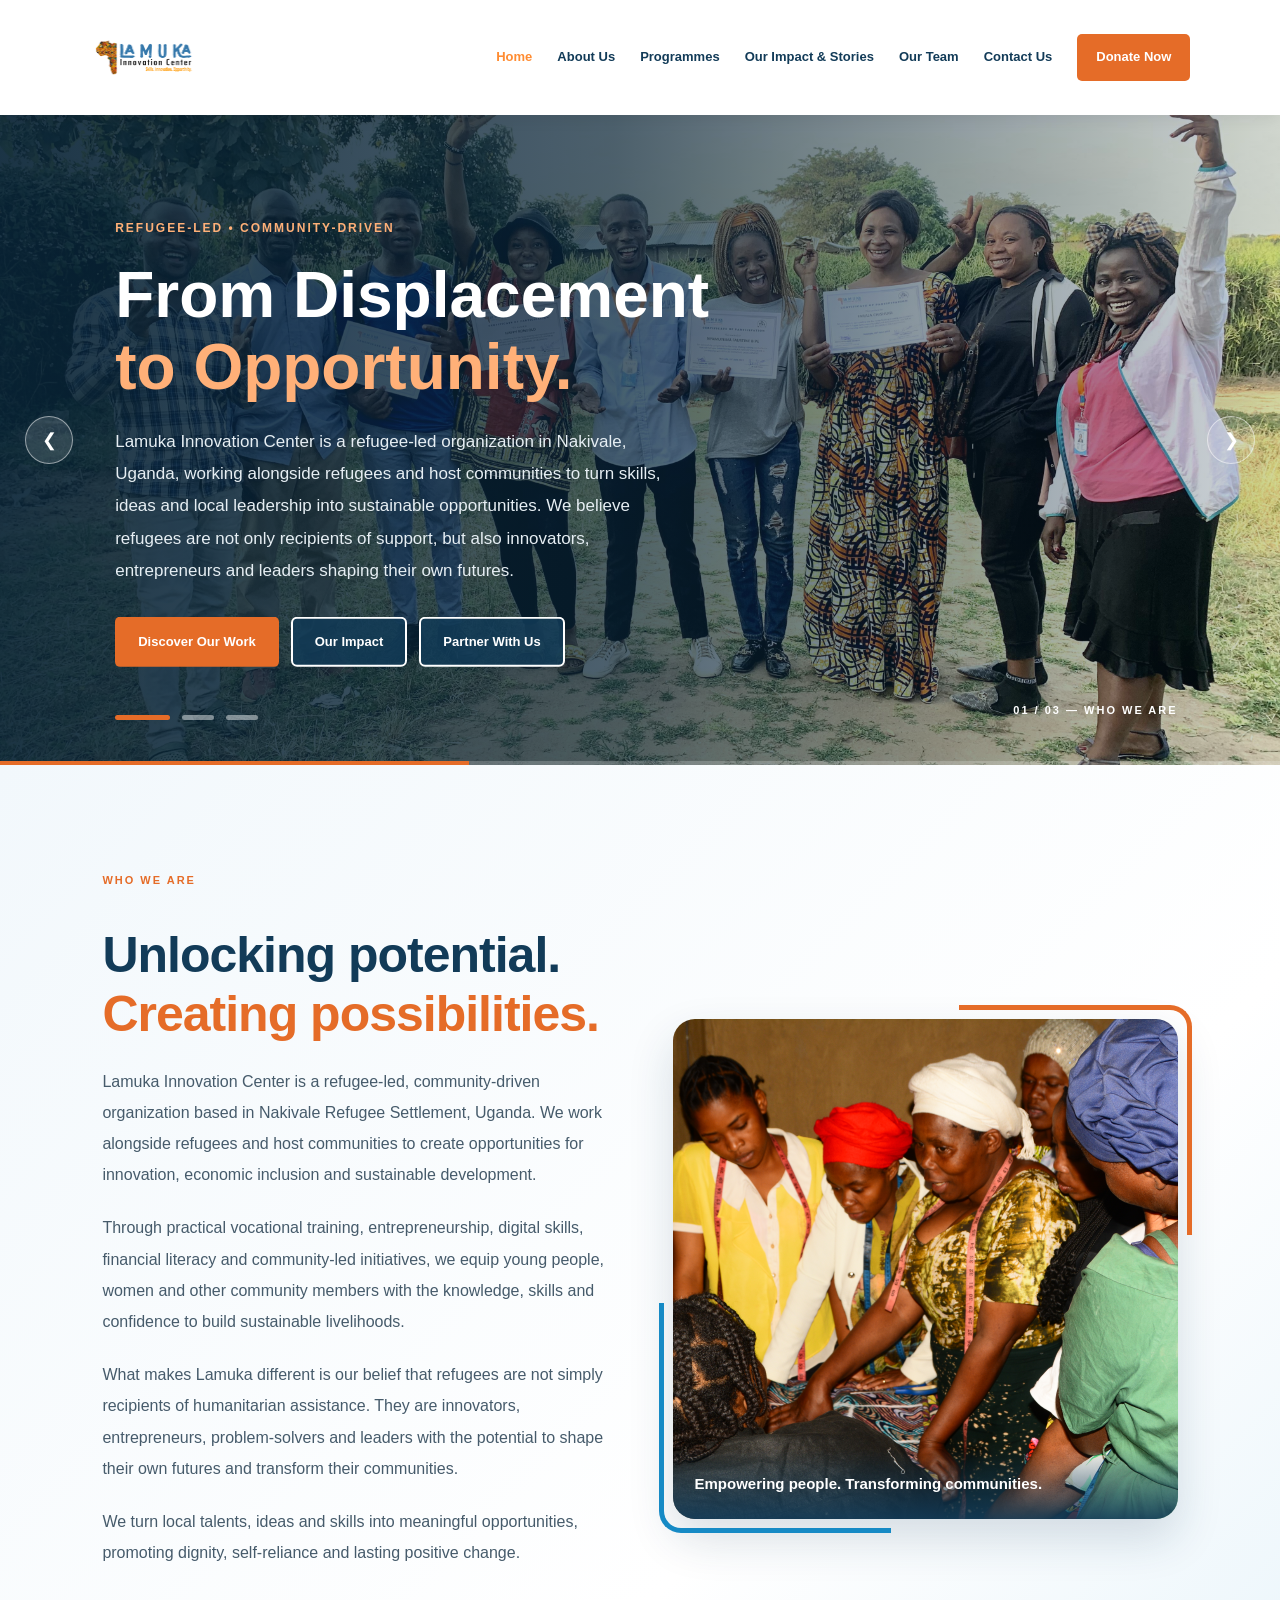
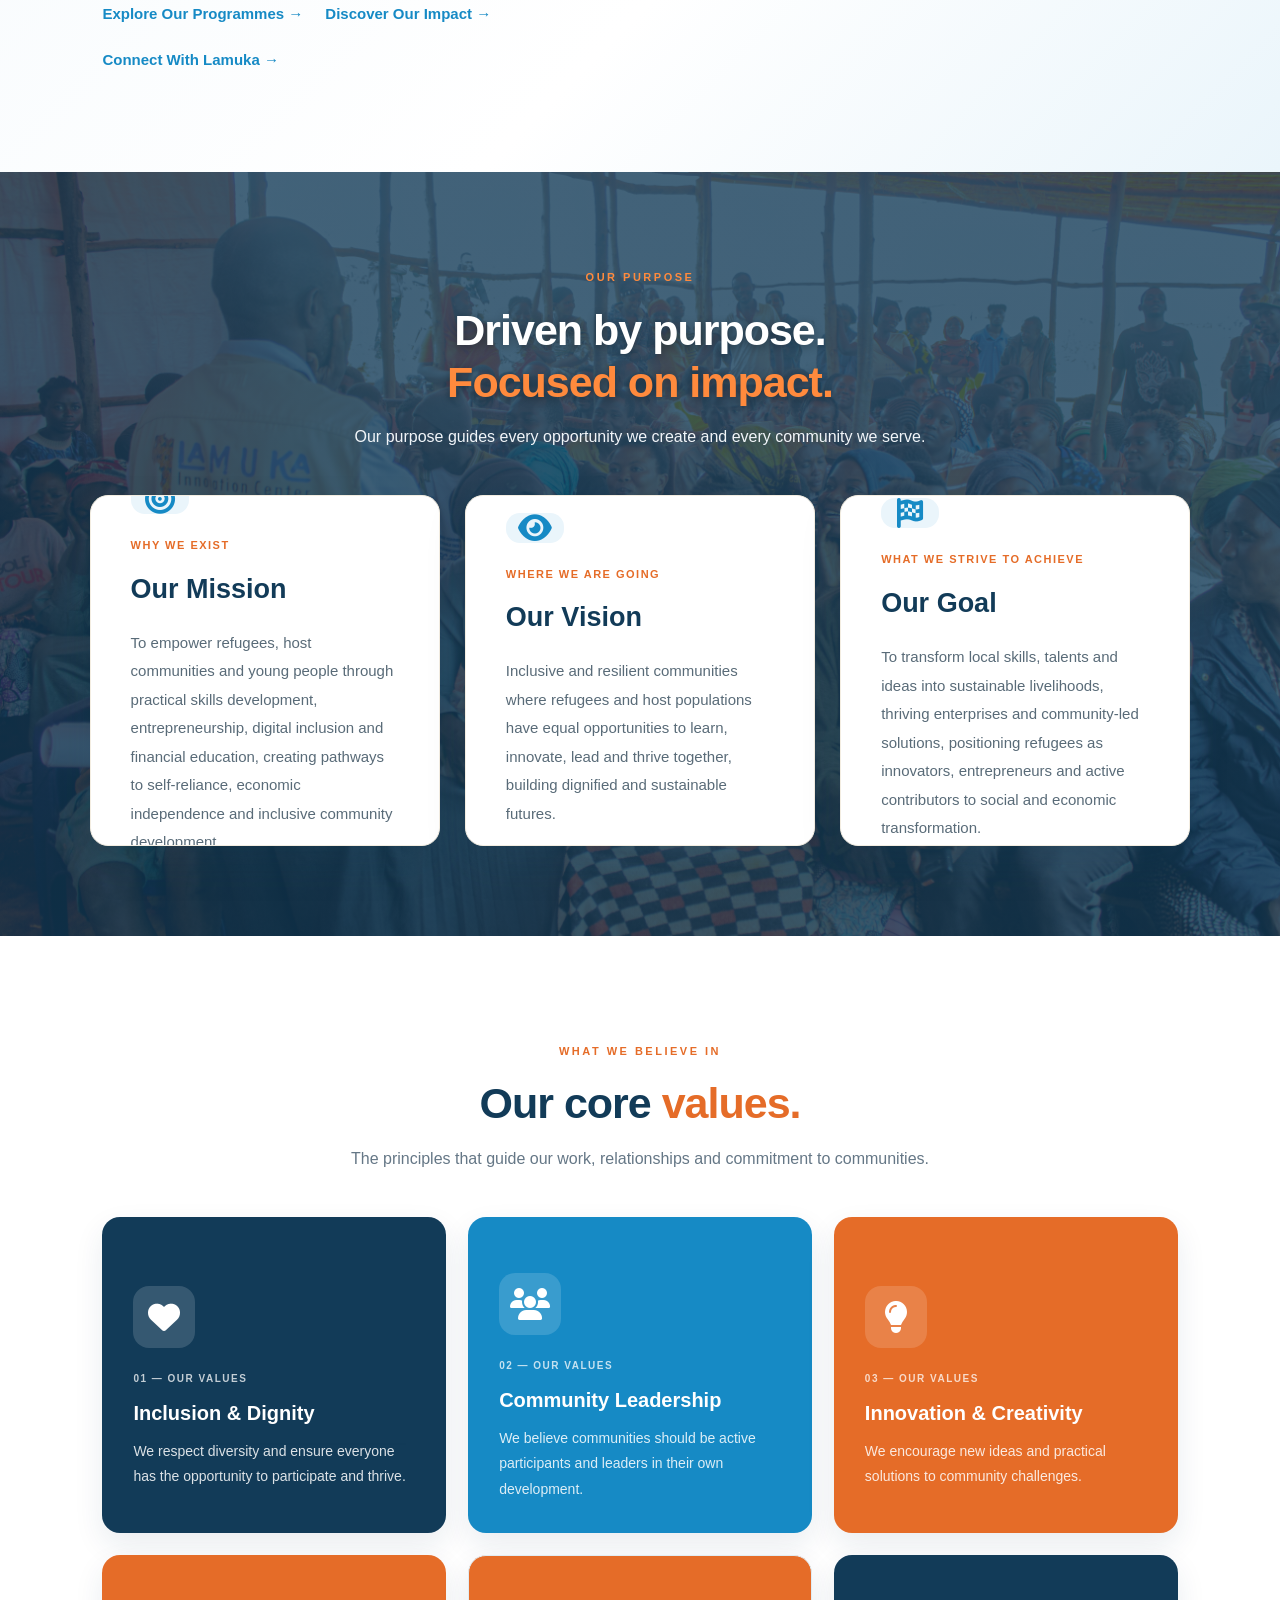
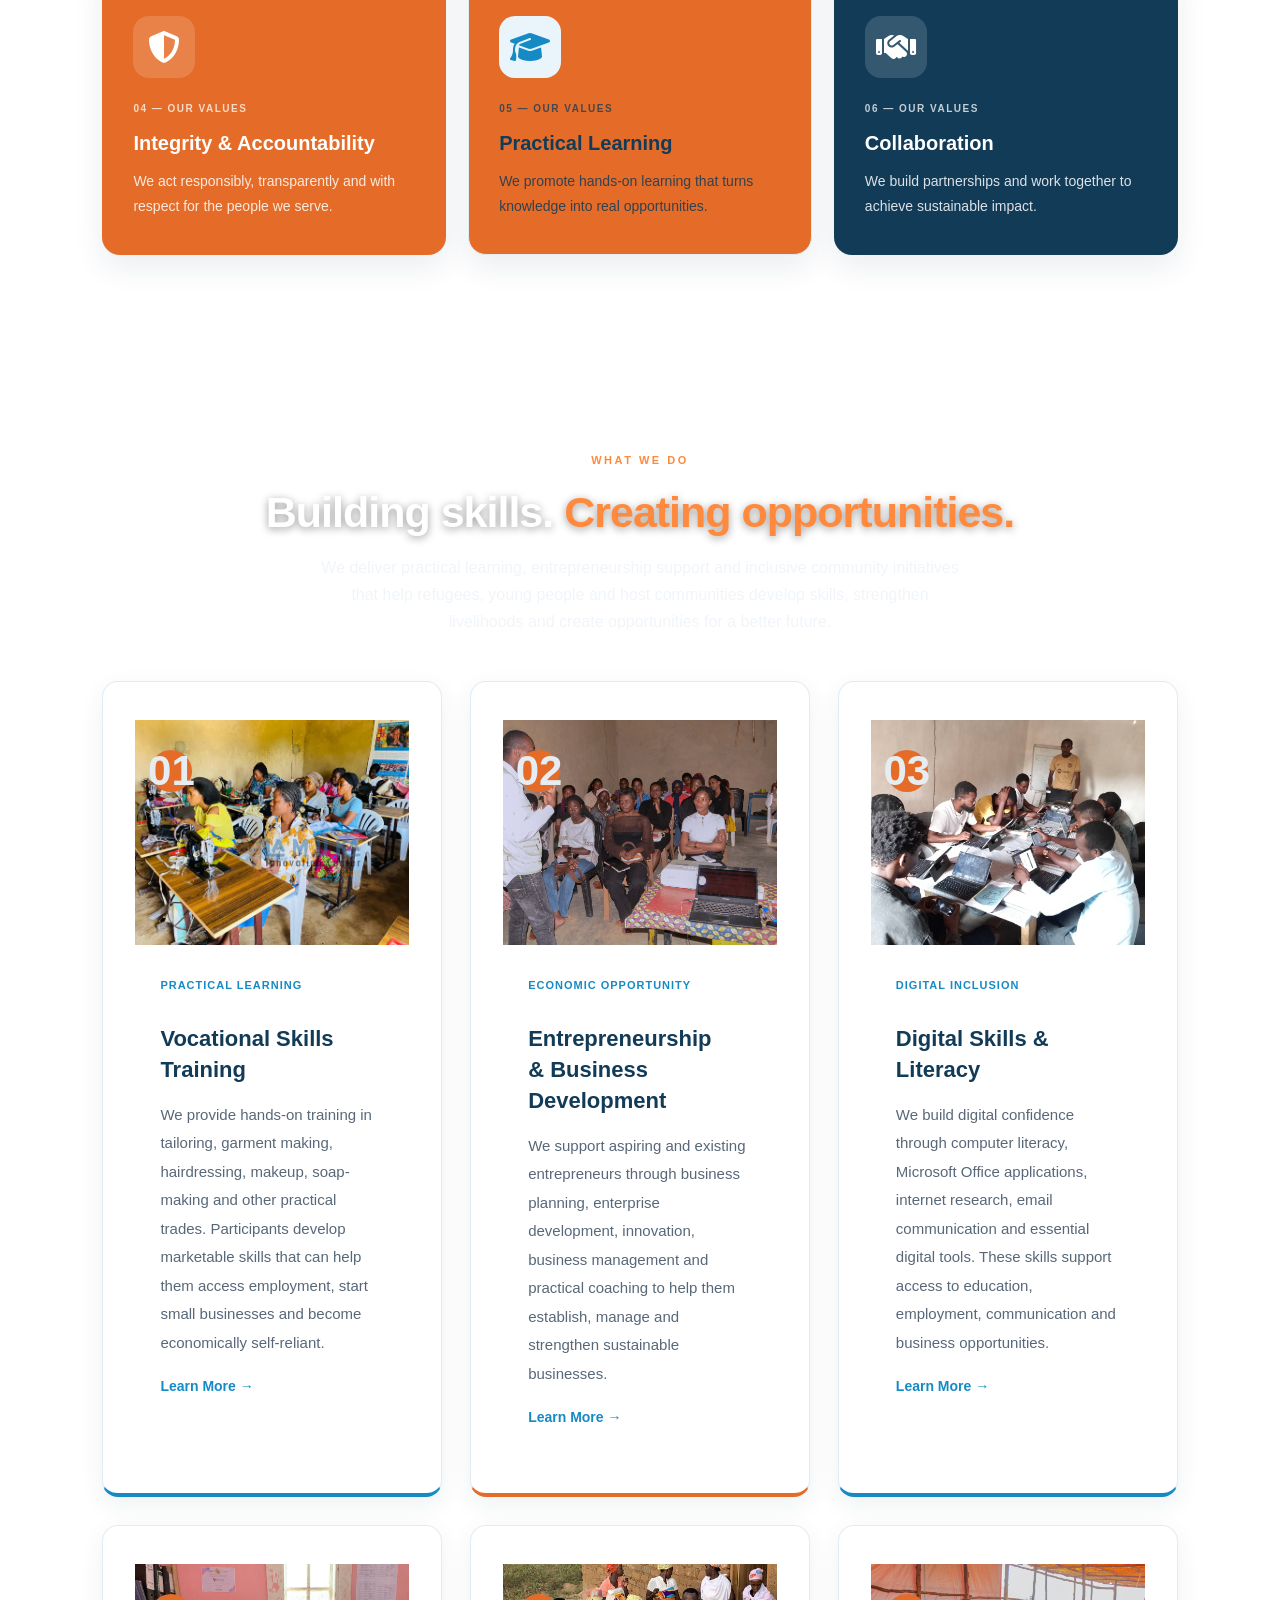
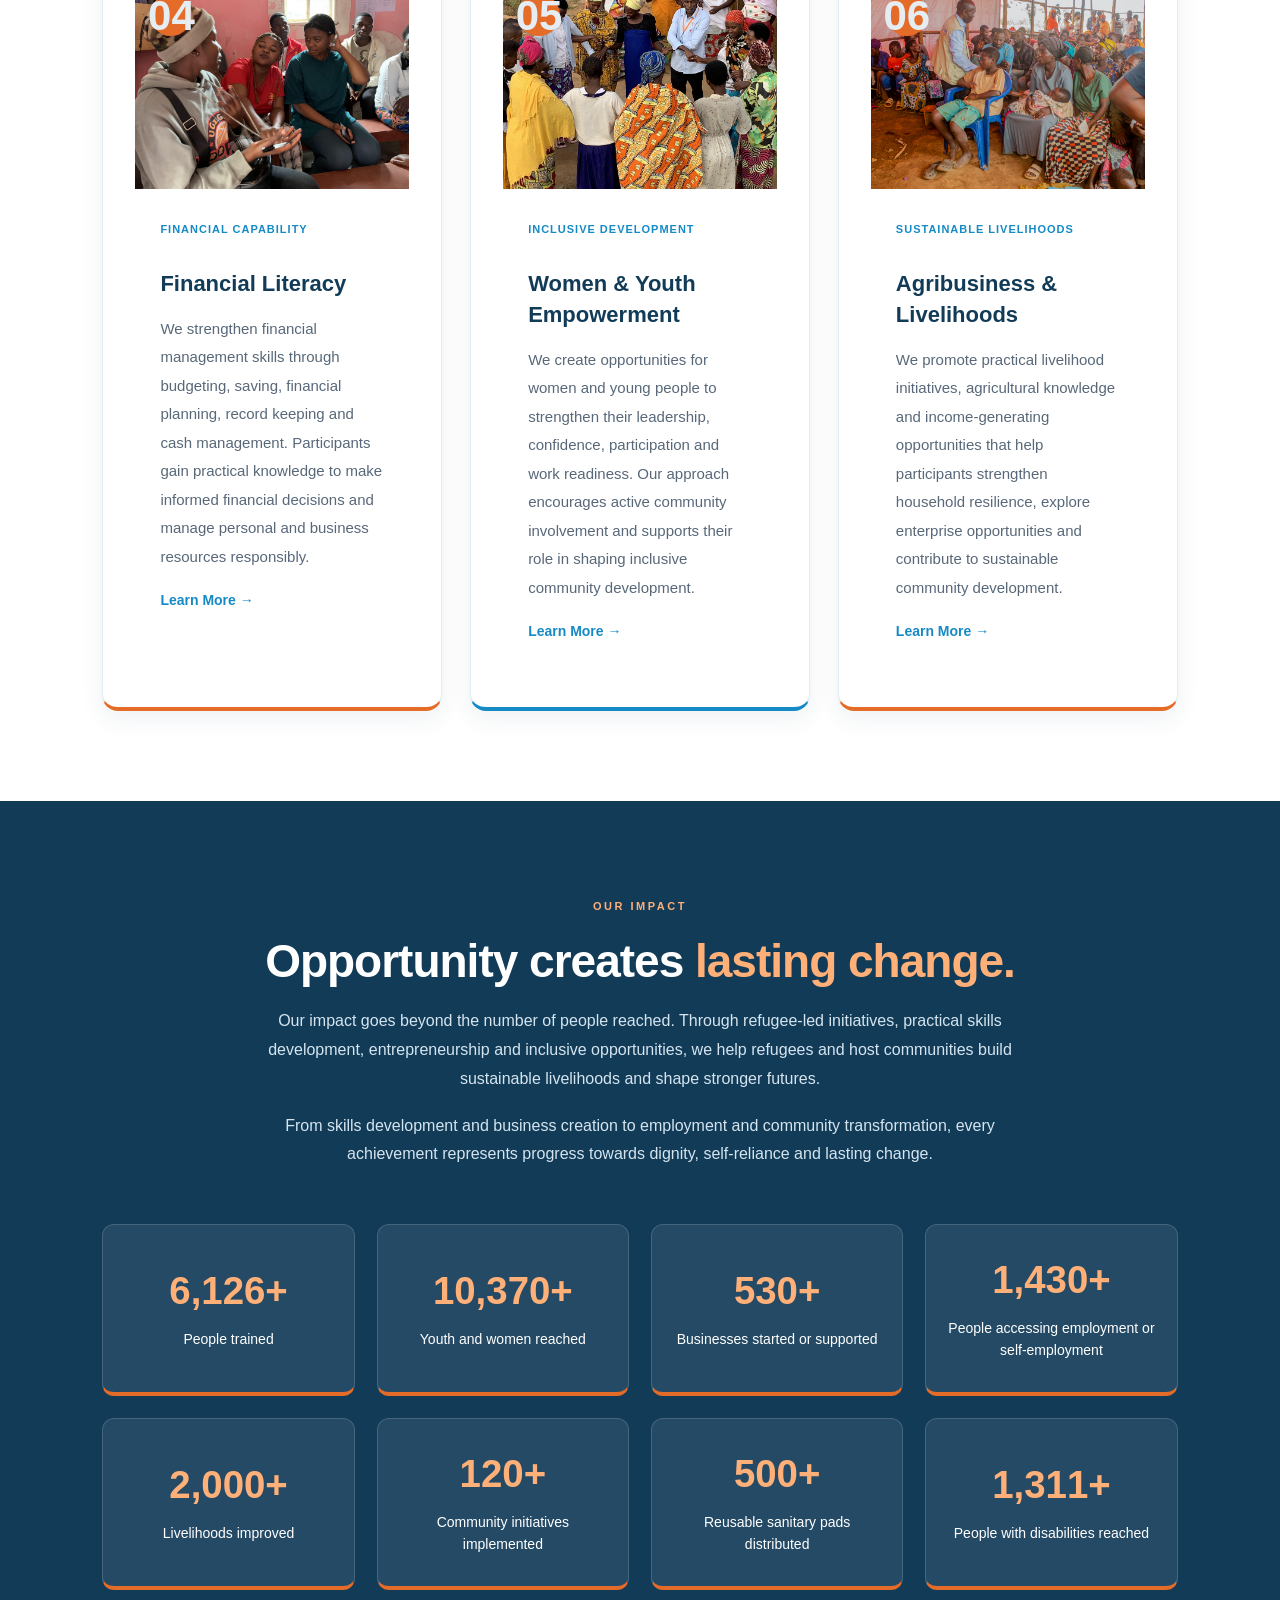
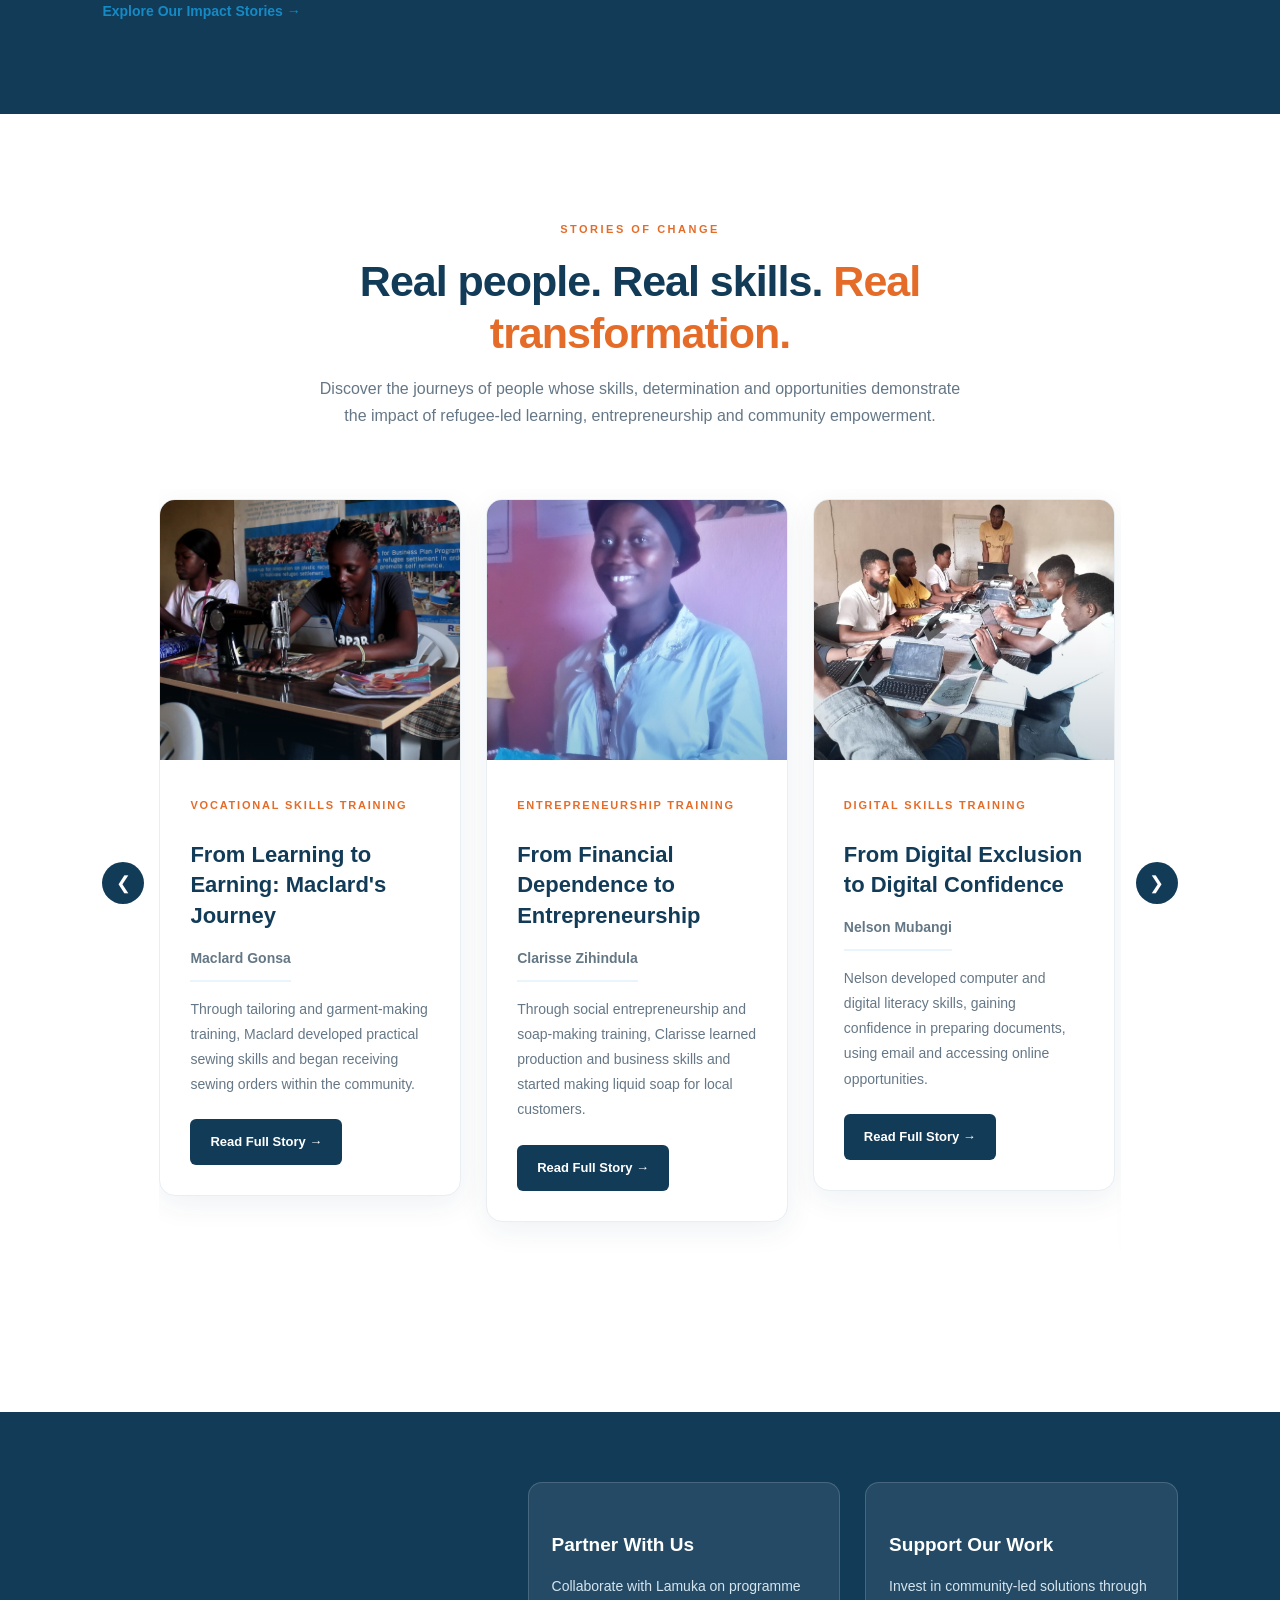
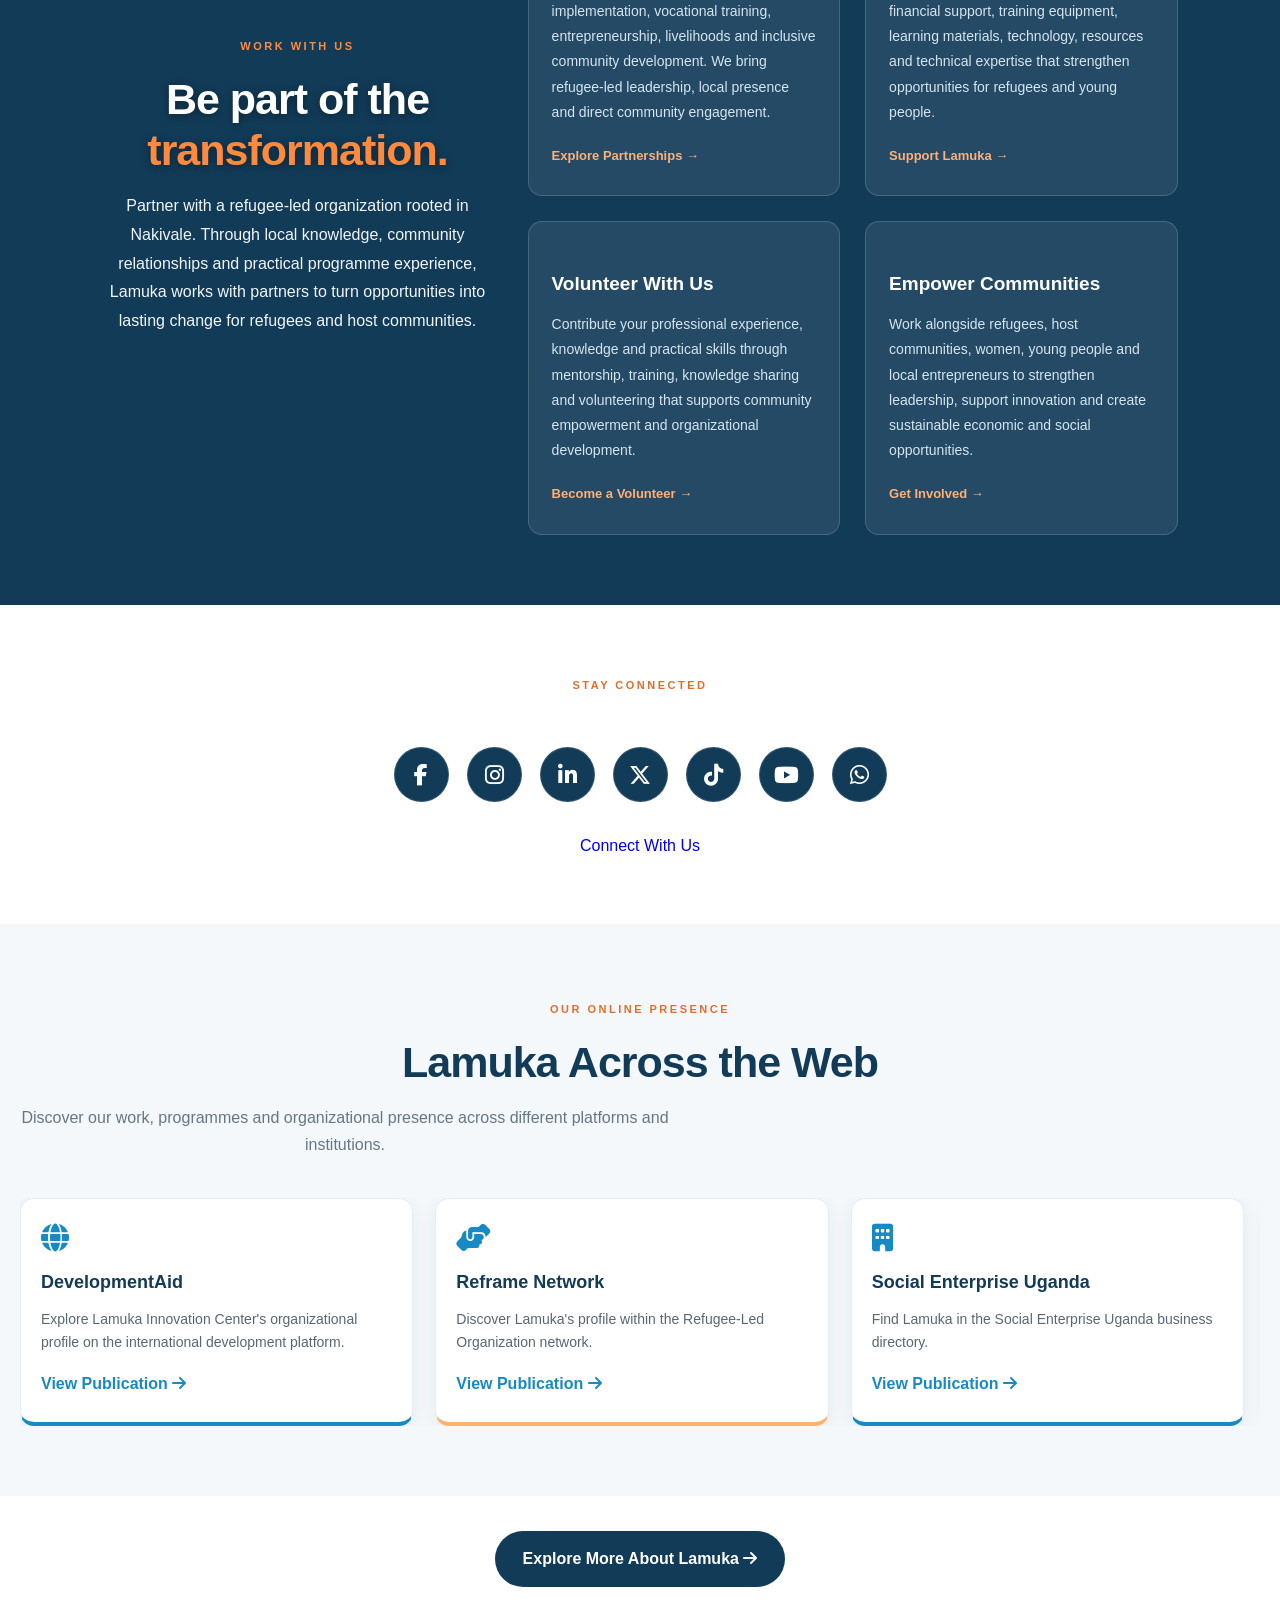
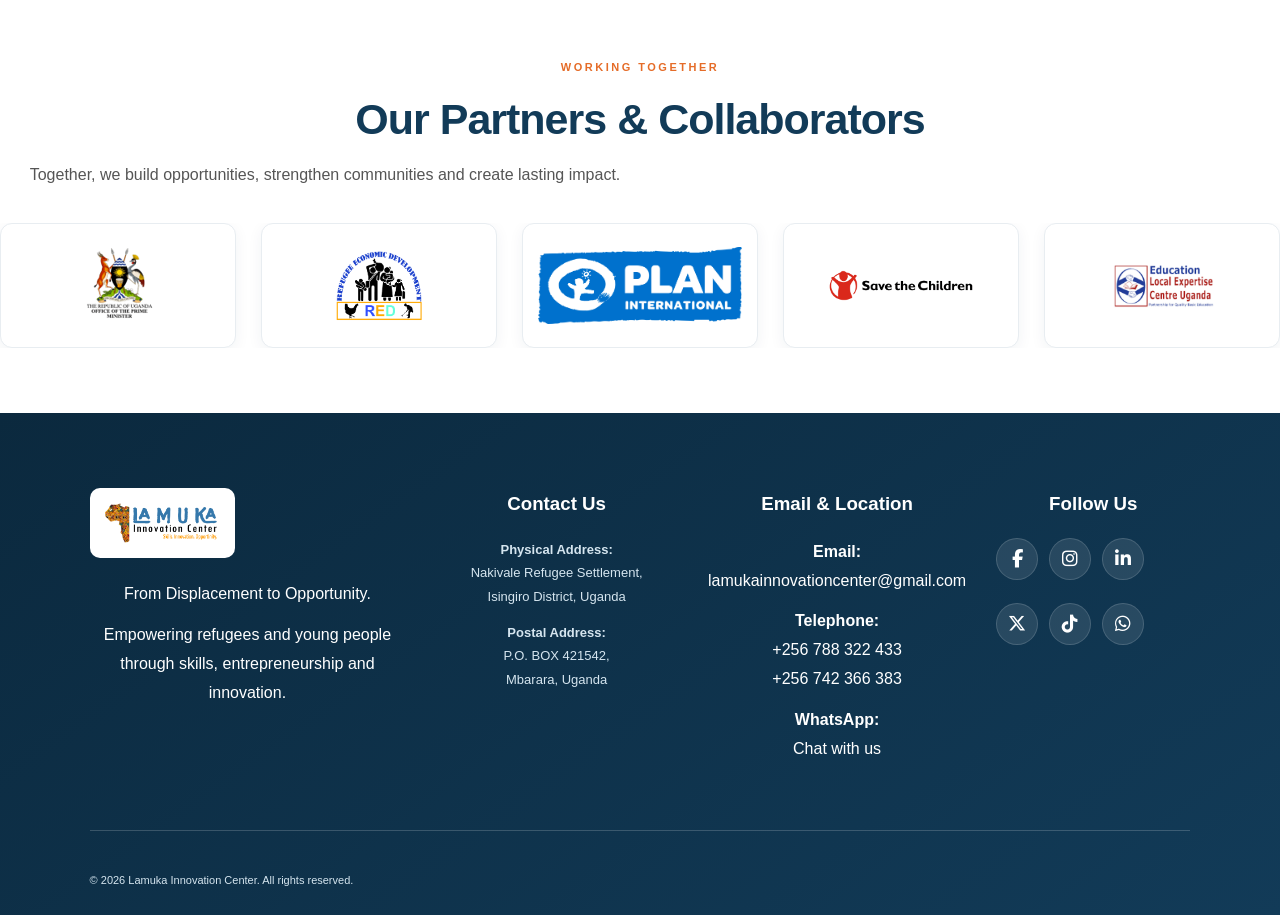
==== commit f5a91b5c: "Update index.html" ====
--- a/index.html
+++ b/index.html
@@ -142,8 +142,6 @@
   </div>
 
 </section>
-
-
 <!-- ABOUT US INTRODUCTION -->
 <section class="intro section" id="about">
 
@@ -224,8 +222,6 @@
   </div>
 
 </section>
-
-
 <!-- MISSION, VISION AND GOAL -->
 <section class="mission-vision section section-soft">
 
@@ -312,12 +308,9 @@
       <div class="purpose-number"></div>
 
     </article>
-
   </div>
 
 </section>
-
-
 <!-- OUR CORE VALUES -->
 <section class="values section section-soft">
 
@@ -405,9 +398,6 @@
 
   </div>
 </section>
-
-
-
 <!-- OUR PROGRAMMES -->
 <section class="section programmes" id="programmes">
 
@@ -590,9 +580,6 @@
   </div>
 
 </section>
-
-
-
 <!-- OUR IMPACT -->
 <section class="impact-section section" id="impact">
 
@@ -672,8 +659,6 @@
   </div>
 
 </section>
-
-
 <!-- PARTICIPANT SUCCESS STORIES -->
 <section class="section stories" id="stories">
 
@@ -951,9 +936,6 @@
   <p class="stories-note"></p>
 
 </section>
-
-
-
 <!-- GET INVOLVED & PARTNERSHIPS -->
 <section class="get-involved section" id="get-involved">
 
@@ -1059,9 +1041,7 @@
 
   </div>
 
-</section>
-
-    
+</section> 
 <!-- FOLLOW LAMUKA ON SOCIAL MEDIA -->
 <section class="home-social-section section">
   <div class="section-heading centered">
@@ -1113,8 +1093,6 @@
   </div>
 
 </section>
-
-    
 <!-- LAMUKA ACROSS THE WEB -->
 <section class="web-features-section">
 
@@ -1245,7 +1223,6 @@
     </div>
 </div>
    
-   
 </section>
      <div style="text-align:center;">
   <a href="pages/about.html" class="web-features-button">
@@ -1256,8 +1233,6 @@
     </div>
   </div>
 </div>  
-<!-- END LAMUKA ACROSS THE WEB -->
-  
 <!-- PARTNERS & COLLABORATORS -->
 <section class="partners-section">
 
@@ -1306,11 +1281,8 @@
 
   </div>
 
-</section>
-<!-- END PARTNERS -->
-    
+</section>  
   <!-- FOOTER -->
-
   <footer class="site-footer">
 
     <div class="footer-content">
